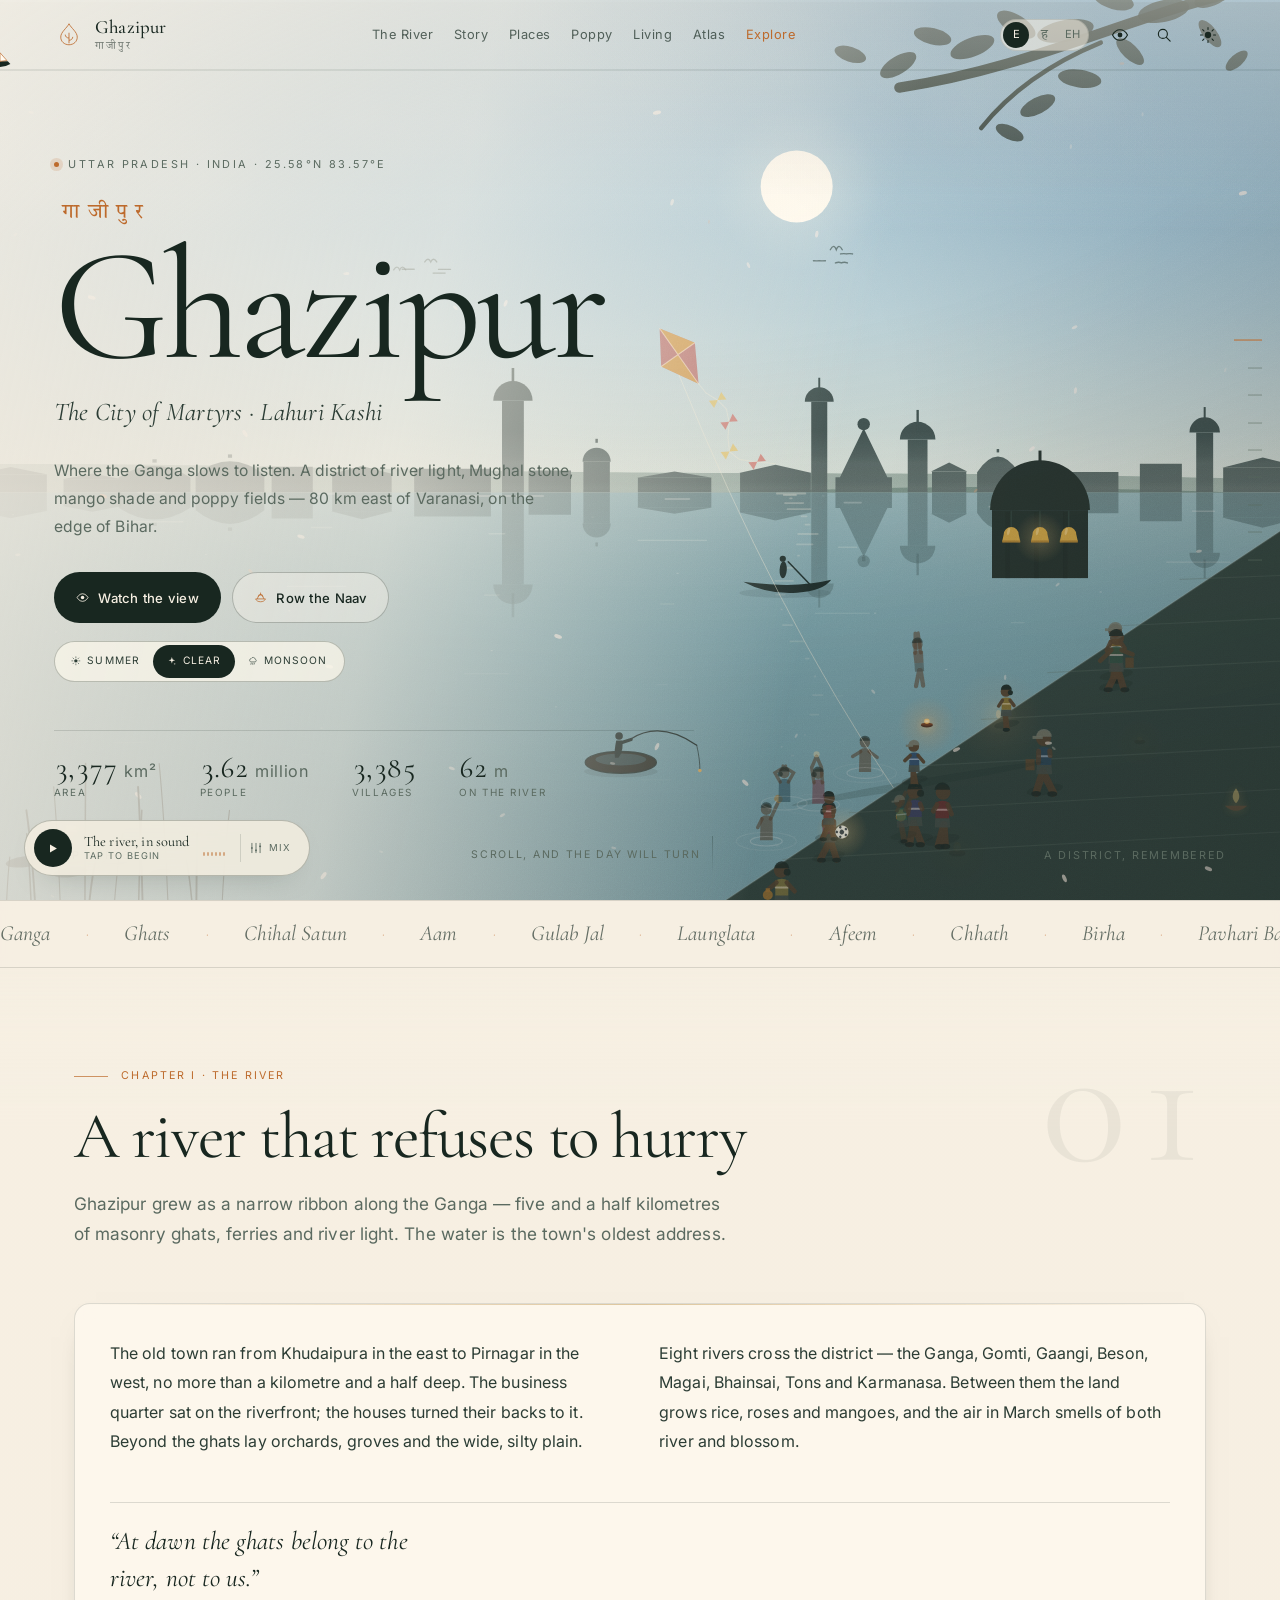
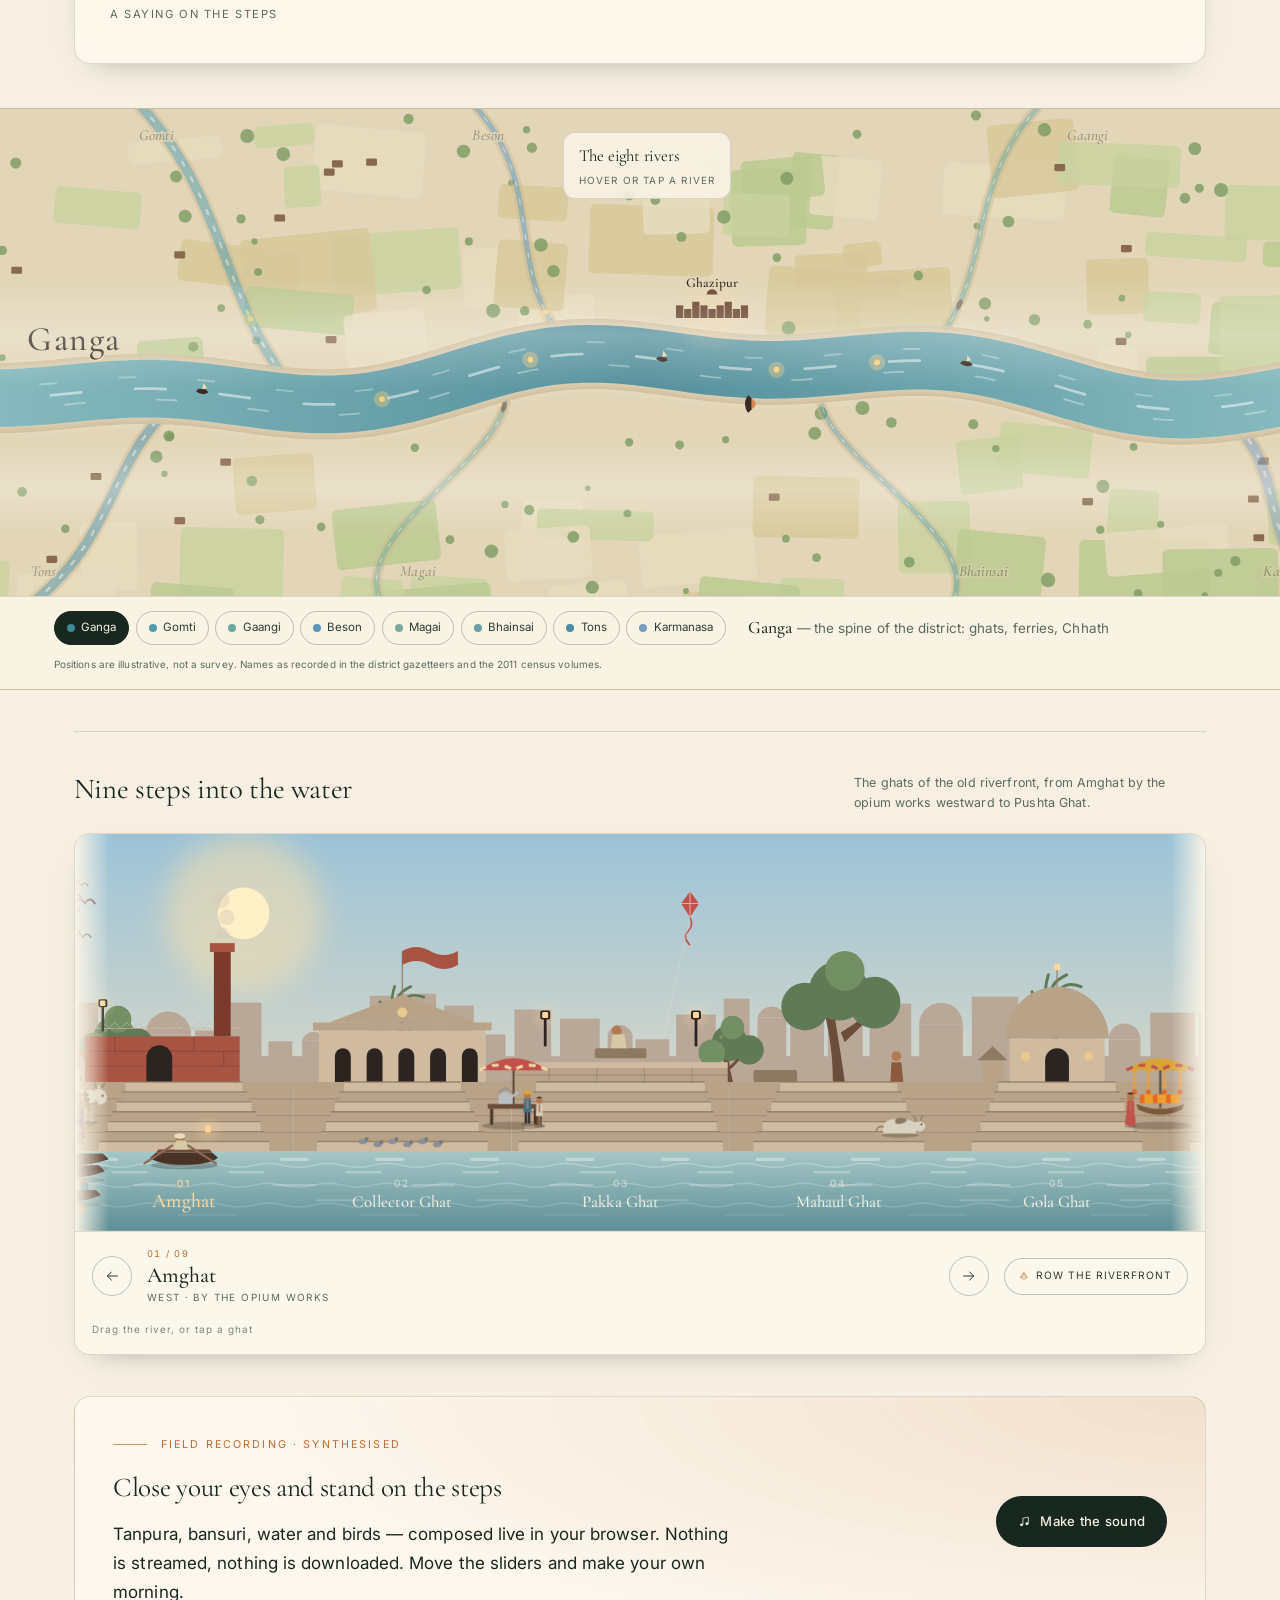
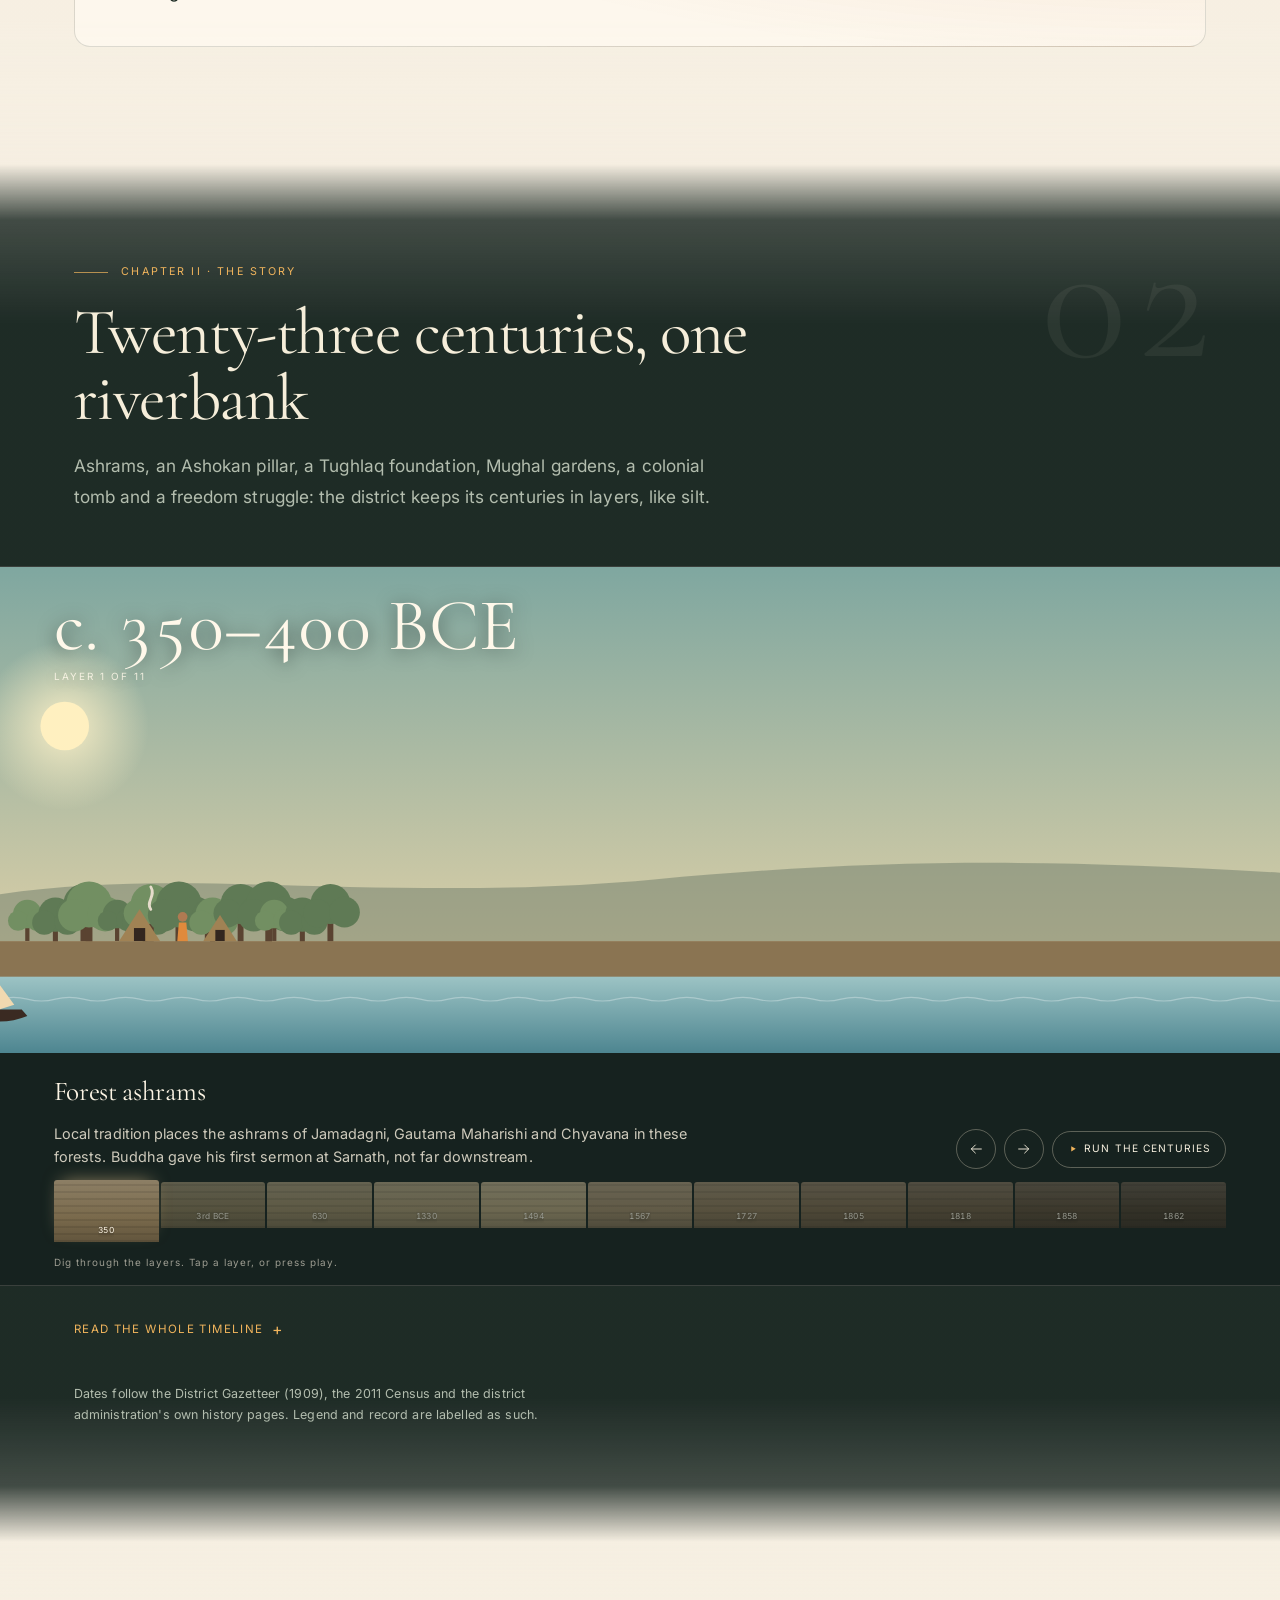
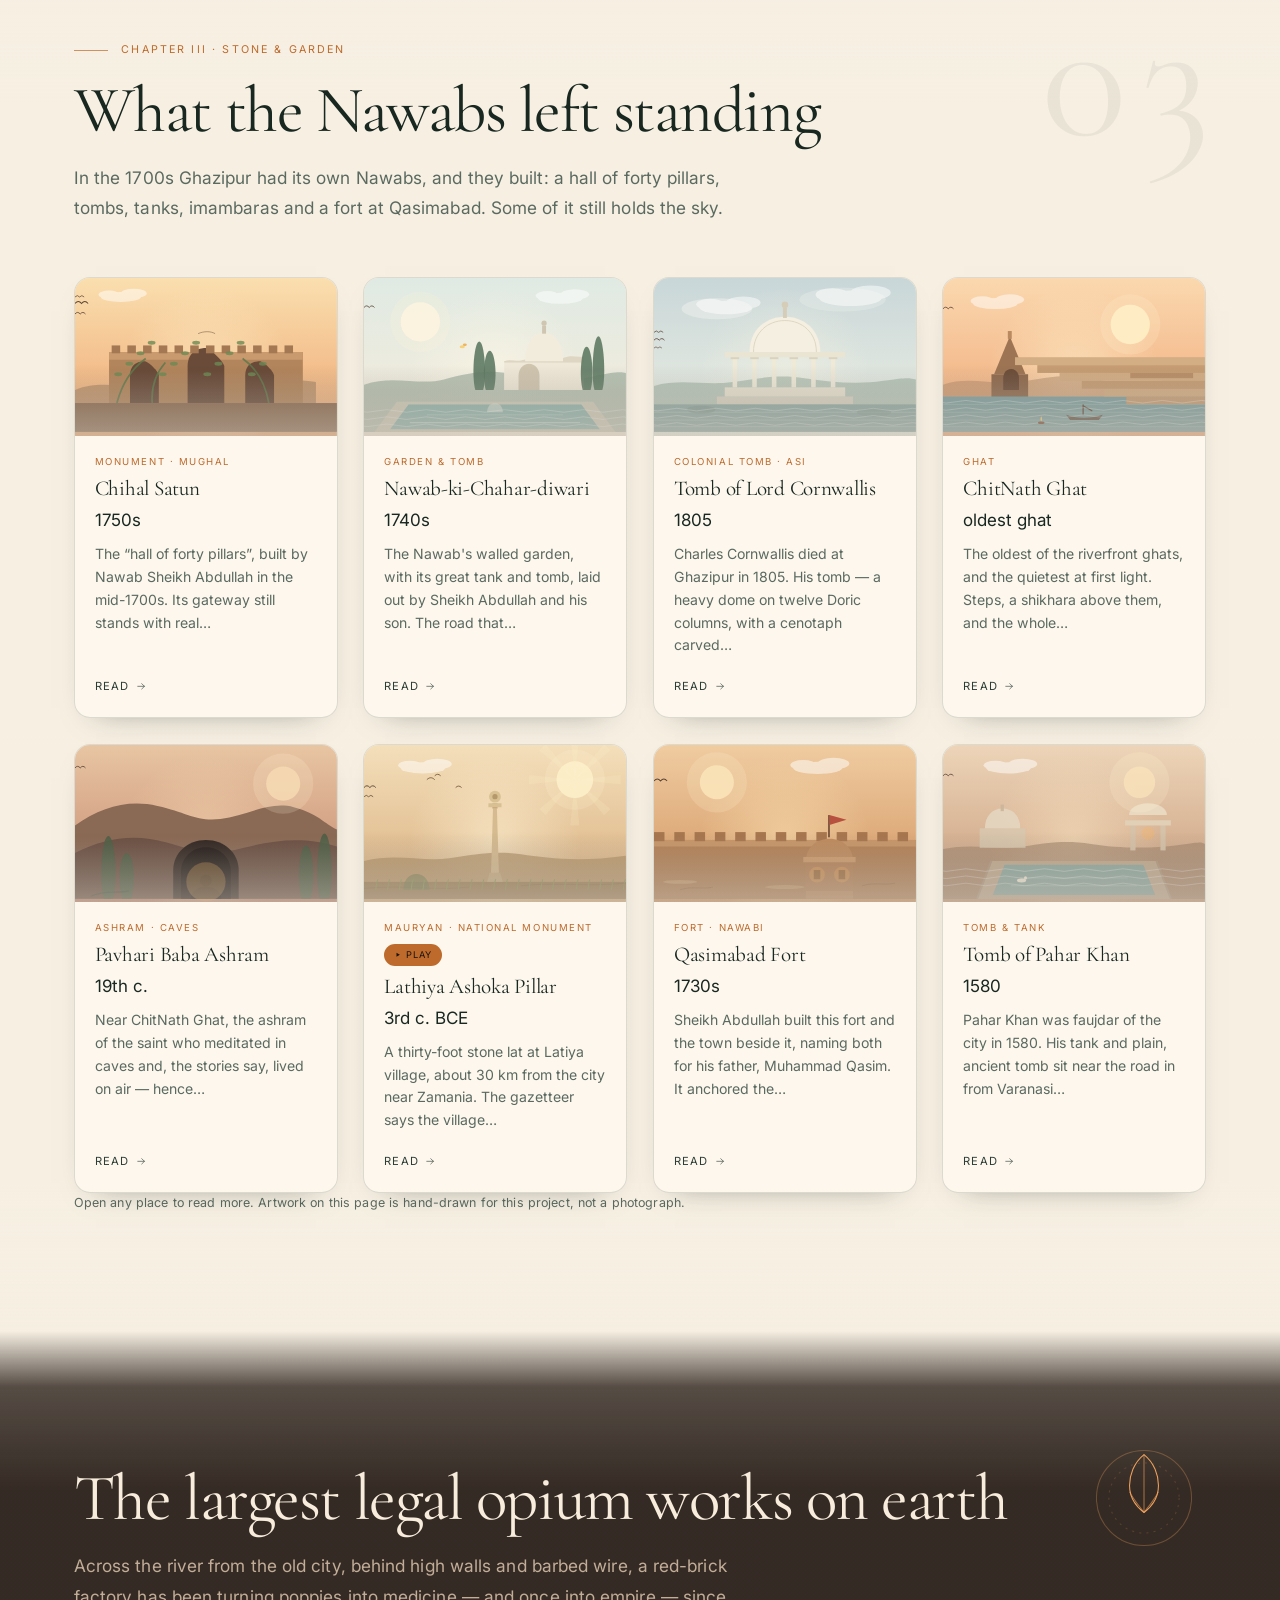
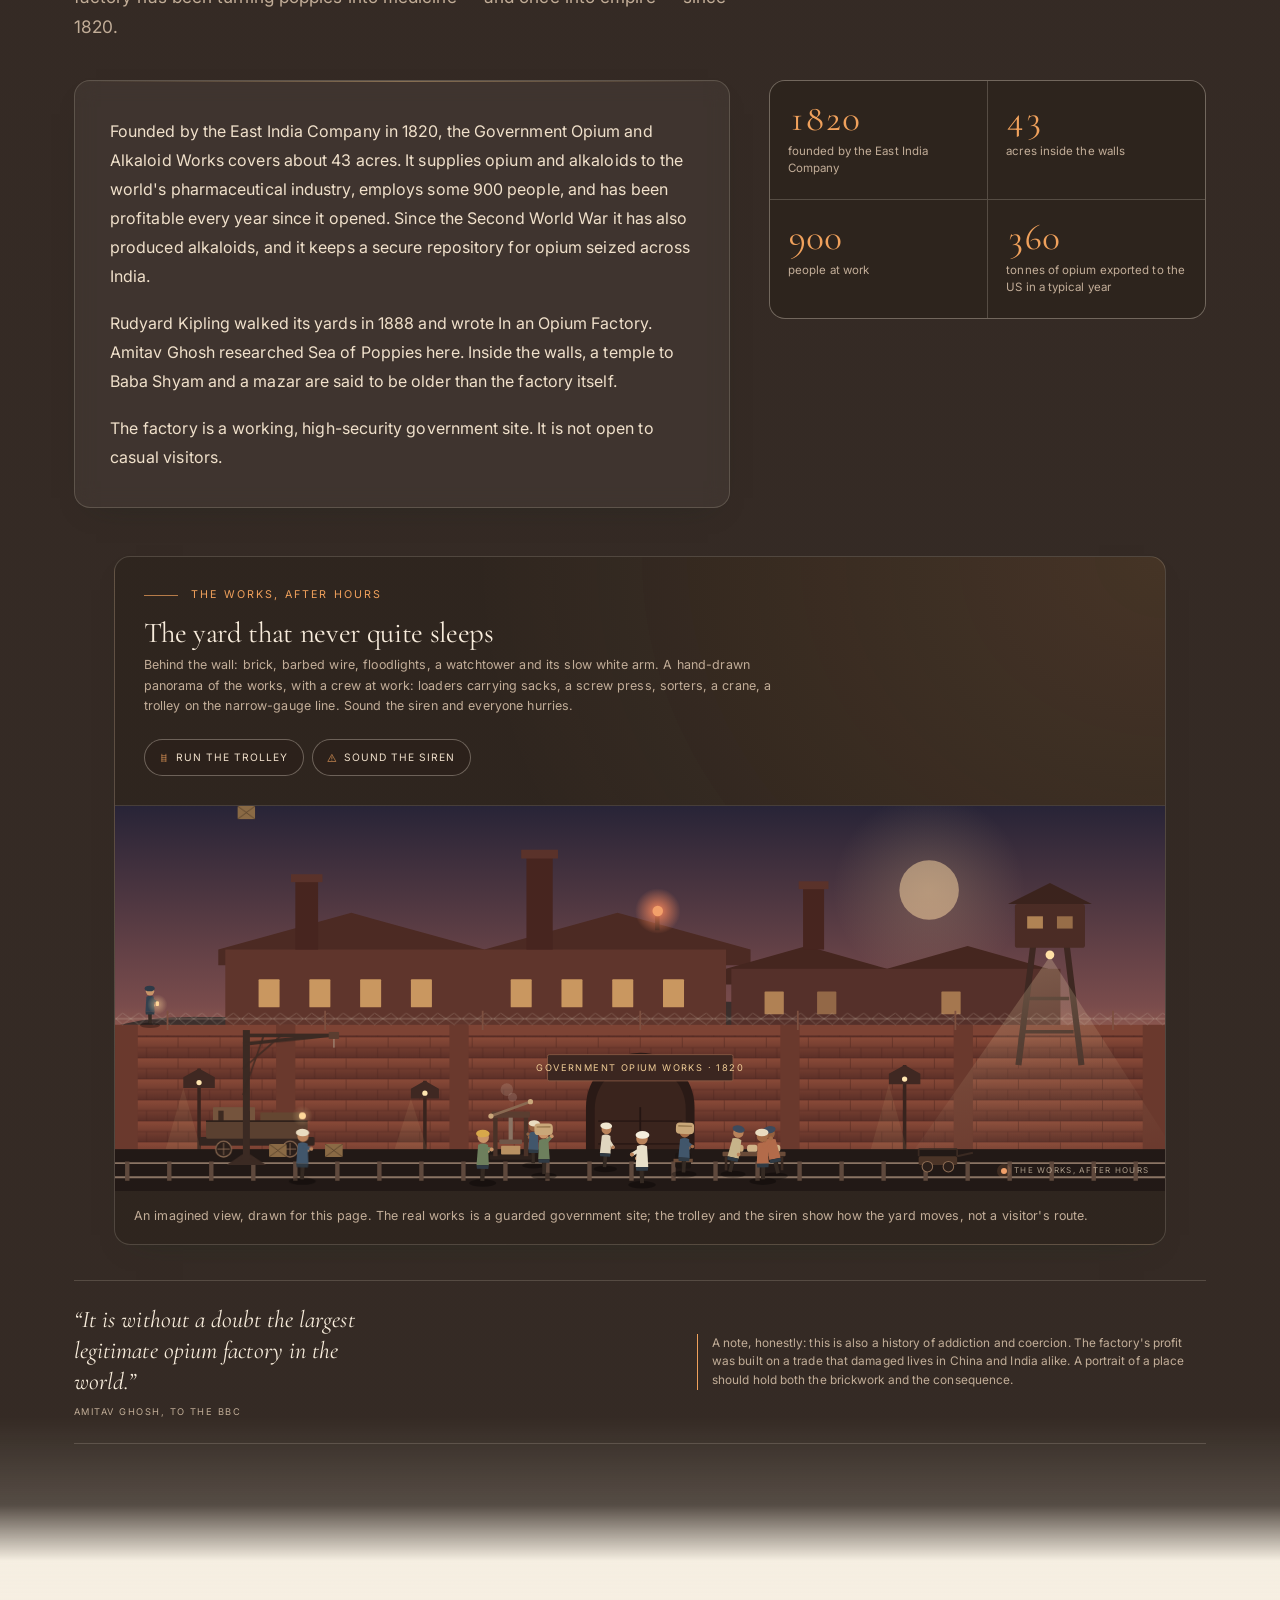
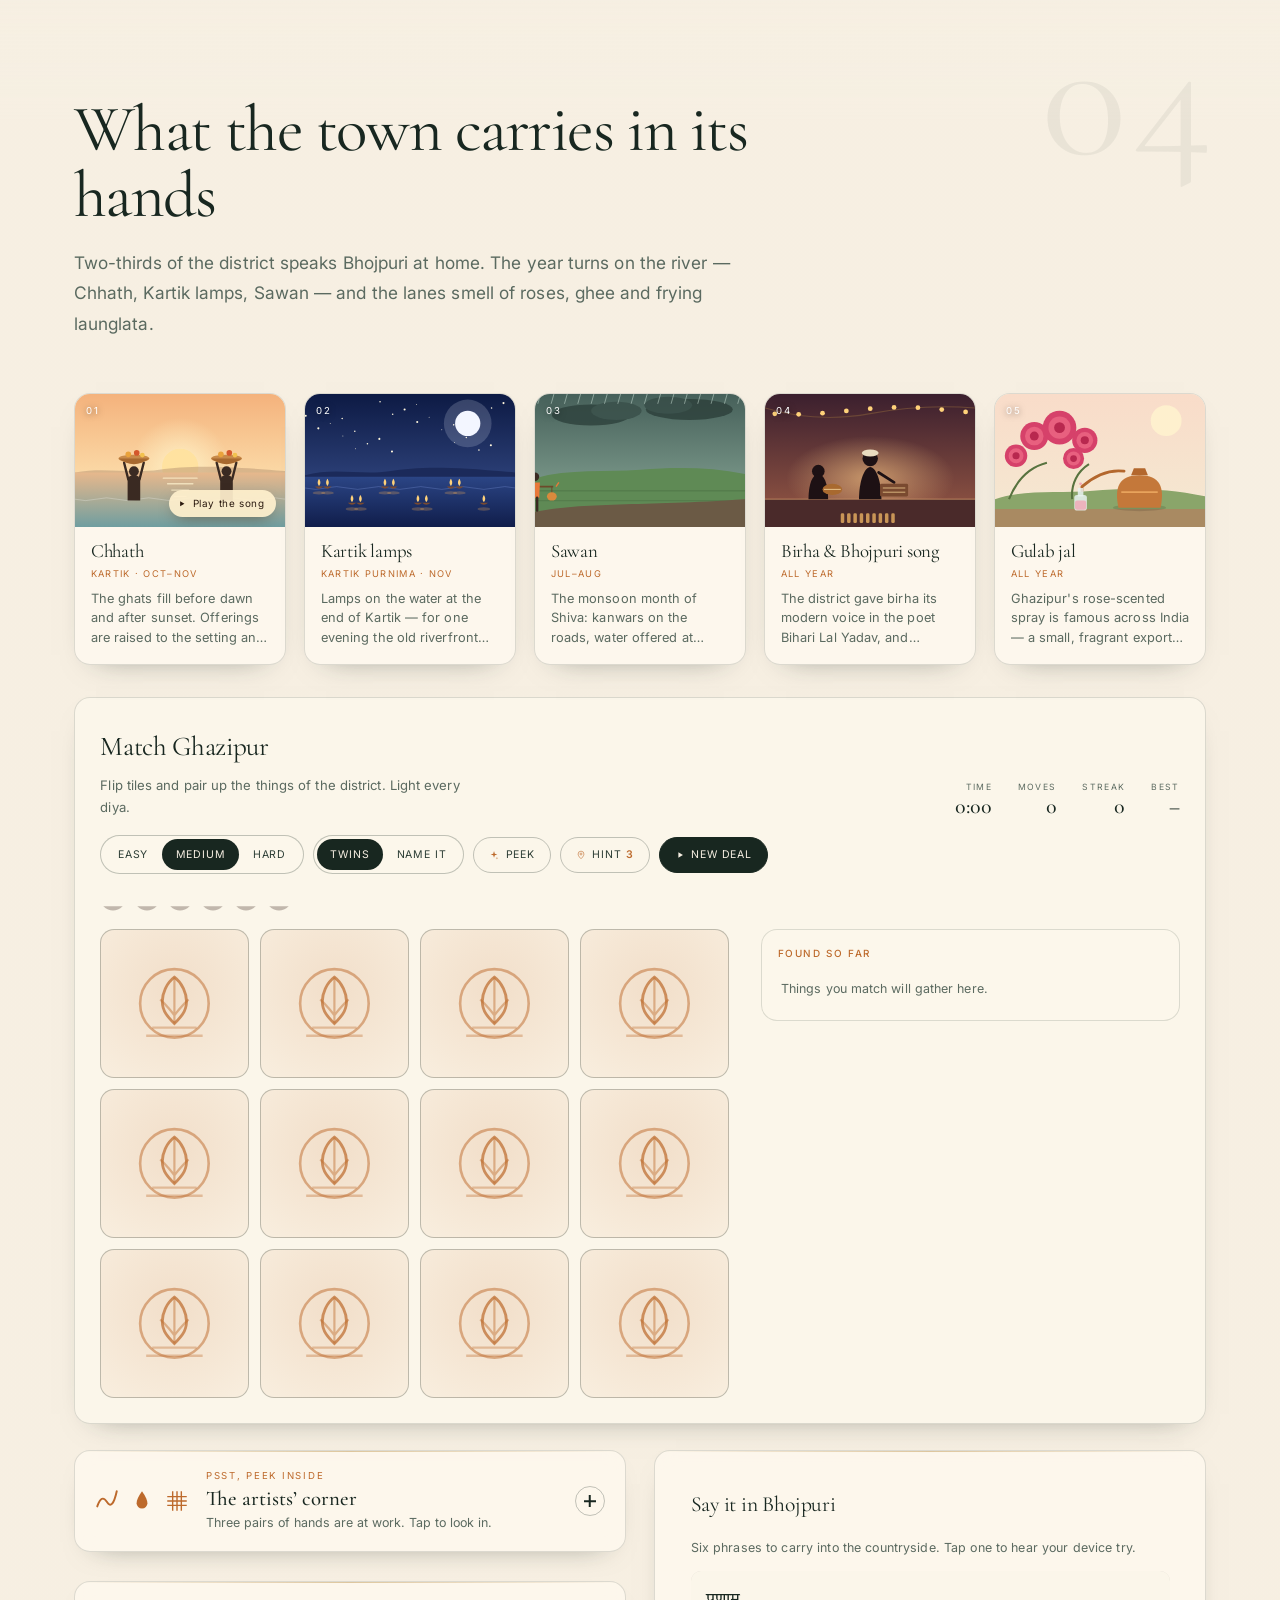
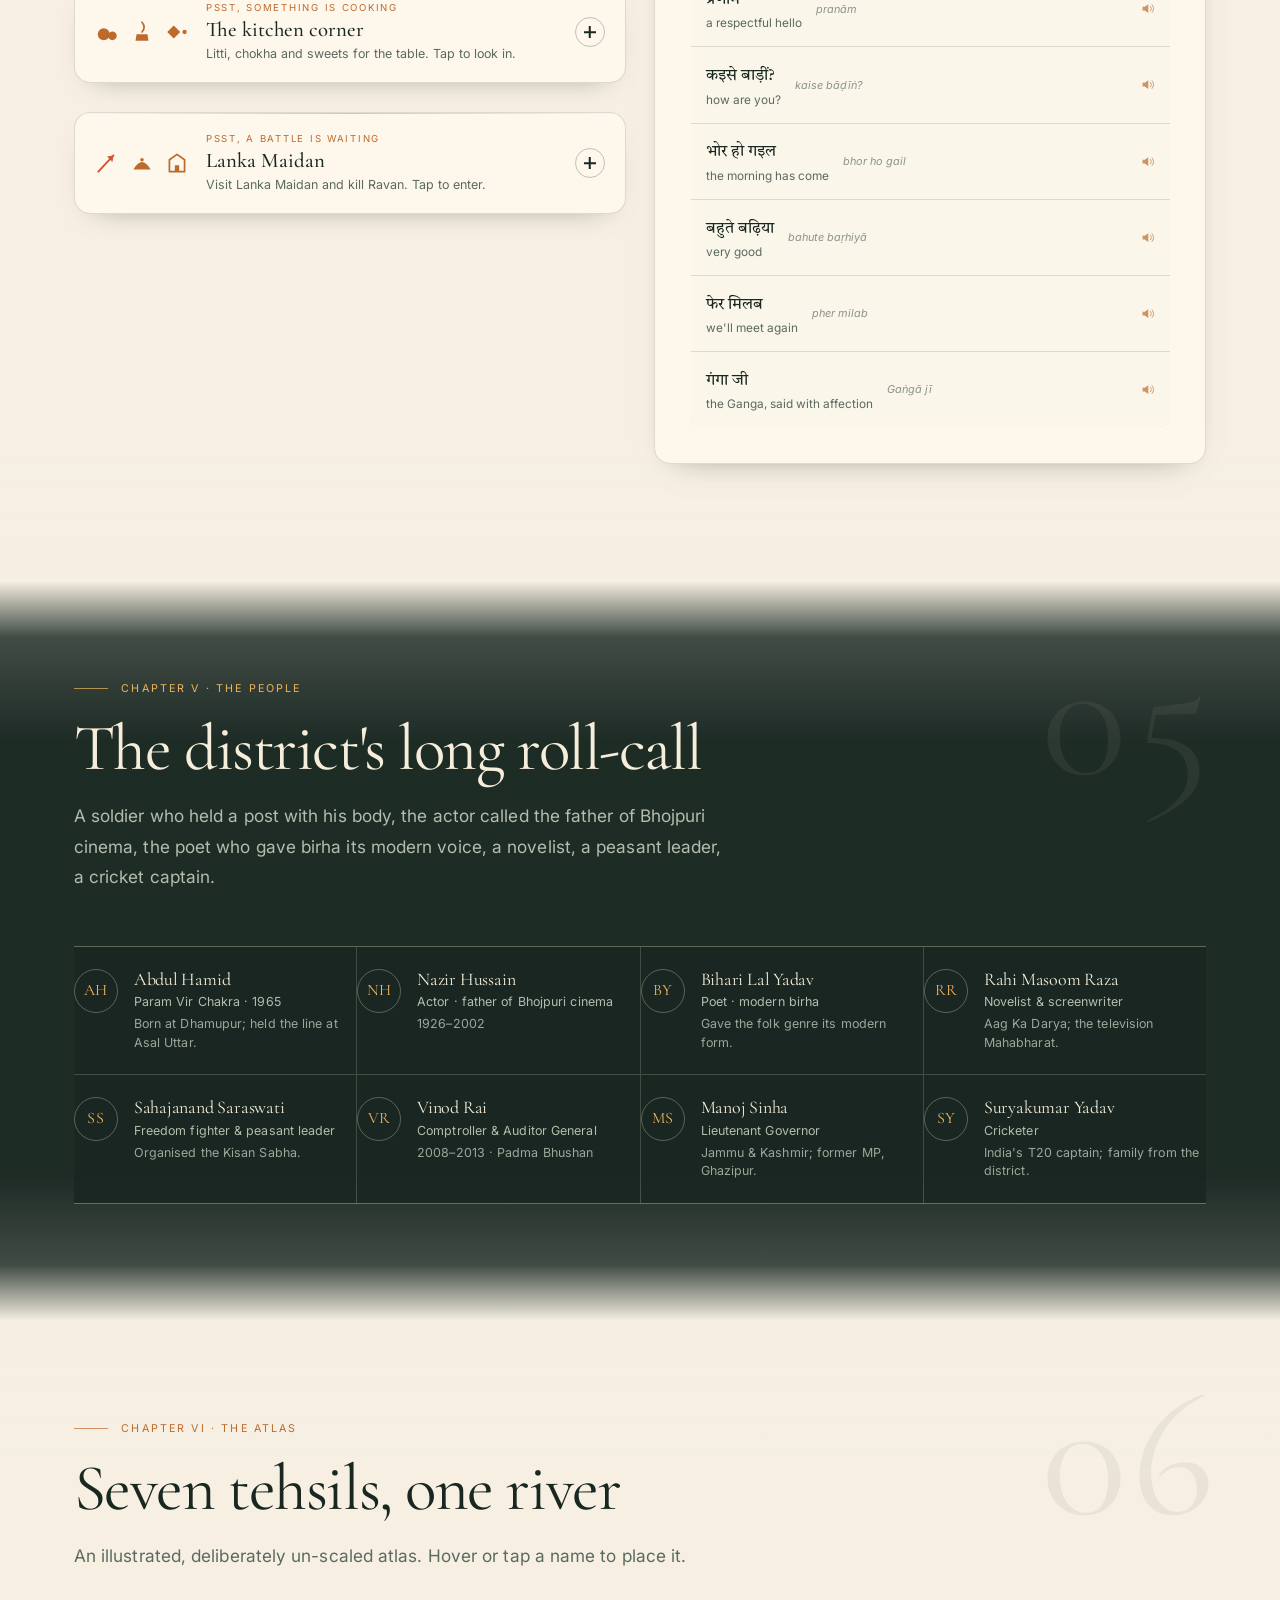
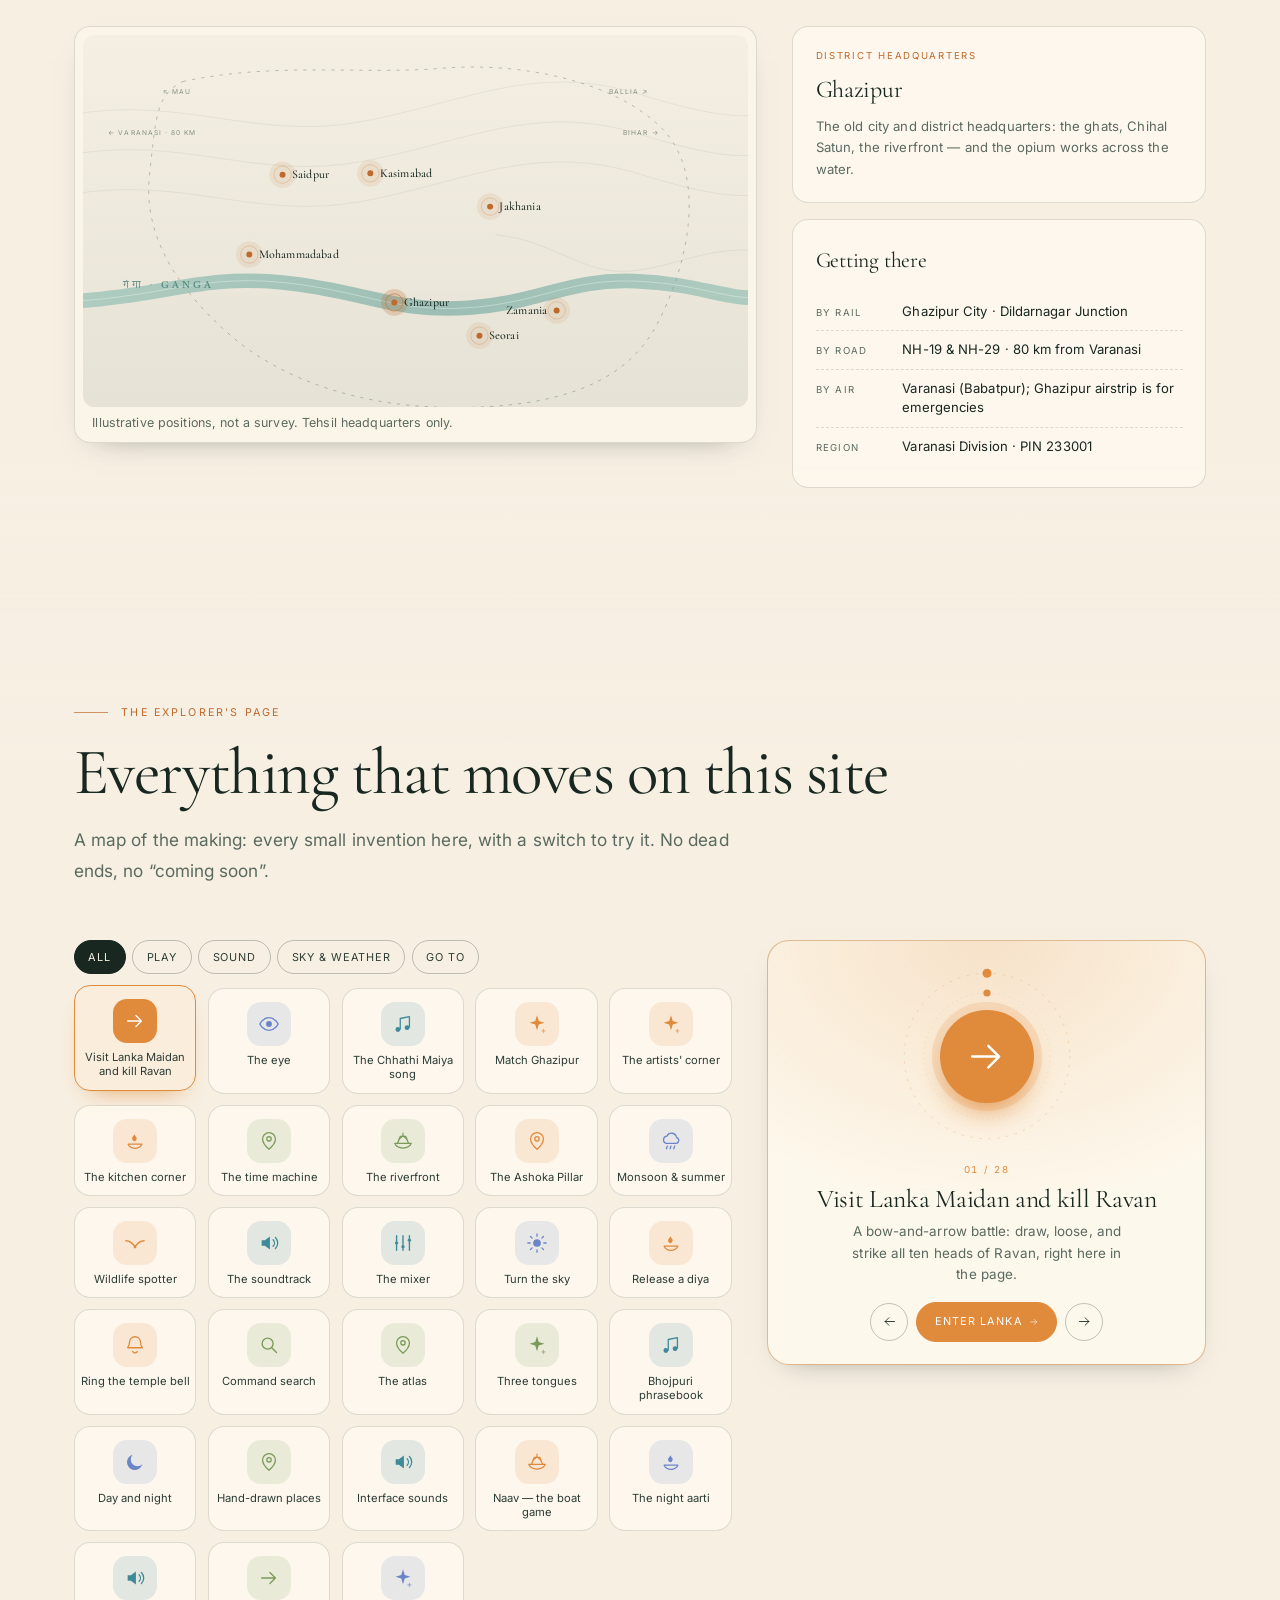
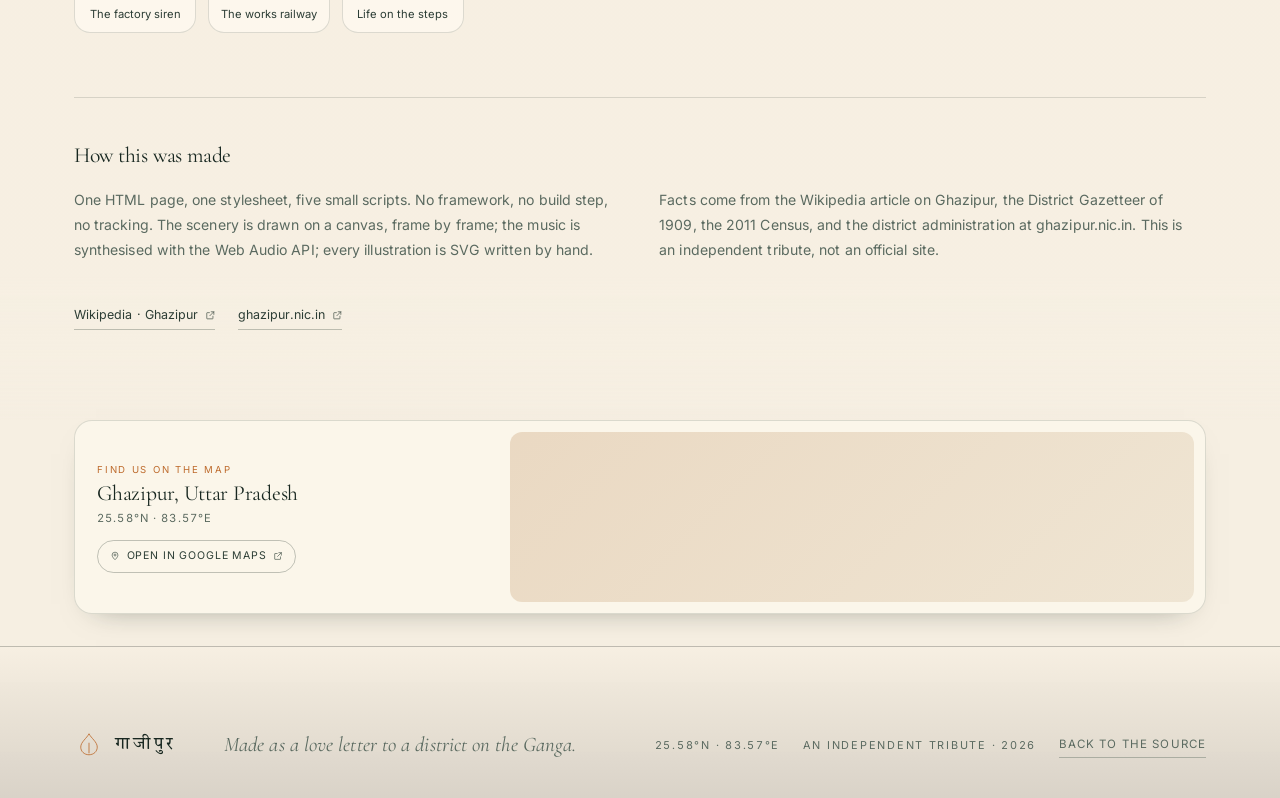
==== index.html @ 846aa973 "Eye view: diya as a bottom-right icon, slimmer pills" ====
<!DOCTYPE html>
<html lang="en" data-theme="day" data-lang="en">
<head>
<meta charset="utf-8" />
<meta name="viewport" content="width=device-width, initial-scale=1, viewport-fit=cover" />
<title>Ghazipur — The River Remembers | A living portrait of a district</title>
<meta name="description" content="Ghazipur, Uttar Pradesh — the City of Martyrs on the Ganga. An animated, trilingual portrait of its river, Mughal stone, poppy fields and living traditions." />
<meta name="theme-color" content="#f6efe2" />
<meta property="og:title" content="Ghazipur — The River Remembers" />
<meta property="og:description" content="Walk through a painted district on the banks of the Ganga — with a soundtrack made in your browser." />
<meta property="og:type" content="website" />
<link rel="icon" href="assets/favicon.svg" type="image/svg+xml" />
<link rel="apple-touch-icon" href="assets/favicon.svg" />
<link rel="preconnect" href="https://fonts.googleapis.com" />
<link rel="preconnect" href="https://fonts.gstatic.com" crossorigin />
<link href="https://fonts.googleapis.com/css2?family=Cormorant+Garamond:ital,wght@0,300;0,400;0,500;0,600;1,300;1,400&family=Inter:wght@300;400;500;600&family=Tiro+Devanagari+Hindi:ital@0;1&display=swap" rel="stylesheet" />
<link rel="stylesheet" href="assets/css/style.css" />
</head>
<body>

<a class="skip" href="#river">Skip to the story</a>

<!-- ══ icon sprite ══ -->
<svg class="sprite" aria-hidden="true" focusable="false">
  <defs>
    <symbol id="i-play" viewBox="0 0 24 24"><path d="M8 5.5v13l11-6.5z"/></symbol>
    <symbol id="i-pause" viewBox="0 0 24 24"><path d="M8 5h3v14H8zM13 5h3v14h-3z"/></symbol>
    <symbol id="i-sun" viewBox="0 0 24 24"><circle cx="12" cy="12" r="4.2"/><path d="M12 2v2.6M12 19.4V22M2 12h2.6M19.4 12H22M4.9 4.9l1.8 1.8M17.3 17.3l1.8 1.8M19.1 4.9l-1.8 1.8M6.7 17.3l-1.8 1.8" stroke="currentColor" stroke-width="1.4" fill="none" stroke-linecap="round"/></symbol>
    <symbol id="i-moon" viewBox="0 0 24 24"><path d="M20 14.5A8.5 8.5 0 1 1 9.5 4a7 7 0 0 0 10.5 10.5z"/></symbol>
    <symbol id="i-menu" viewBox="0 0 24 24"><path d="M4 7h16M4 12h16M4 17h11" stroke="currentColor" stroke-width="1.6" fill="none" stroke-linecap="round"/></symbol>
    <symbol id="i-close" viewBox="0 0 24 24"><path d="M6 6l12 12M18 6 6 18" stroke="currentColor" stroke-width="1.6" fill="none" stroke-linecap="round"/></symbol>
    <symbol id="i-arrow" viewBox="0 0 24 24"><path d="M4 12h15M13 6l6 6-6 6" stroke="currentColor" stroke-width="1.4" fill="none" stroke-linecap="round" stroke-linejoin="round"/></symbol>
    <symbol id="i-down" viewBox="0 0 24 24"><path d="M12 4v15M6 13l6 6 6-6" stroke="currentColor" stroke-width="1.4" fill="none" stroke-linecap="round" stroke-linejoin="round"/></symbol>
    <symbol id="i-sound" viewBox="0 0 24 24"><path d="M4 9v6h3.5L13 19V5L7.5 9H4z"/><path d="M16.5 8.5a5 5 0 0 1 0 7M19 6a8.5 8.5 0 0 1 0 12" stroke="currentColor" stroke-width="1.4" fill="none" stroke-linecap="round"/></symbol>
    <symbol id="i-sliders" viewBox="0 0 24 24"><path d="M5 4v6M5 14v6M12 4v10M12 18v2M19 4v3M19 11v9" stroke="currentColor" stroke-width="1.5" fill="none" stroke-linecap="round"/><circle cx="5" cy="12" r="1.8"/><circle cx="12" cy="16" r="1.8"/><circle cx="19" cy="9" r="1.8"/></symbol>
    <symbol id="i-search" viewBox="0 0 24 24"><circle cx="10.5" cy="10.5" r="6" fill="none" stroke="currentColor" stroke-width="1.5"/><path d="m15.2 15.2 5 5" stroke="currentColor" stroke-width="1.5" stroke-linecap="round"/></symbol>
    <symbol id="i-spark" viewBox="0 0 24 24"><path d="M12 2.5l1.9 6.2 6.2 1.9-6.2 1.9L12 18.7l-1.9-6.2L3.9 10.6l6.2-1.9z"/><path d="M19 16.5l.8 2.2 2.2.8-2.2.8-.8 2.2-.8-2.2-2.2-.8 2.2-.8z" opacity=".65"/></symbol>
    <symbol id="i-pin" viewBox="0 0 24 24"><path d="M12 21s7-6.1 7-11.2A7 7 0 0 0 5 9.8C5 14.9 12 21 12 21z" fill="none" stroke="currentColor" stroke-width="1.4"/><circle cx="12" cy="9.6" r="2.4" fill="none" stroke="currentColor" stroke-width="1.4"/></symbol>
    <symbol id="i-bell" viewBox="0 0 24 24"><path d="M12 3a6 6 0 0 0-6 6c0 3.2-1 4.7-2 6h16c-1-1.3-2-2.8-2-6a6 6 0 0 0-6-6z" fill="none" stroke="currentColor" stroke-width="1.4" stroke-linejoin="round"/><path d="M9.6 19a2.6 2.6 0 0 0 4.8 0" fill="none" stroke="currentColor" stroke-width="1.4" stroke-linecap="round"/></symbol>
    <symbol id="i-lamp" viewBox="0 0 24 24"><path d="M4.5 15.5h15c-1.4 3-4 4.5-7.5 4.5s-6.1-1.5-7.5-4.5z" fill="none" stroke="currentColor" stroke-width="1.4" stroke-linejoin="round"/><path d="M12 12.2c1.8-1.4 2.2-2.7 1.5-4.2-.5-1-1.5-1.5-1.5-3.5-1.4 1.3-3.2 2.9-3.2 4.8 0 1.6 1.4 2.9 3.2 2.9z"/></symbol>
    <symbol id="i-music" viewBox="0 0 24 24"><path d="M9 18V6l10-2v12" fill="none" stroke="currentColor" stroke-width="1.4" stroke-linejoin="round"/><circle cx="6.4" cy="18" r="2.6"/><circle cx="16.4" cy="16" r="2.6"/></symbol>
    <symbol id="i-boat" viewBox="0 0 24 24"><path d="M3 14.5h18c-1.4 3.4-4.6 5.2-9 5.2s-7.6-1.8-9-5.2z" fill="none" stroke="currentColor" stroke-width="1.4" stroke-linejoin="round"/><path d="M6 14.5 9 7h6l3 7.5" fill="none" stroke="currentColor" stroke-width="1.4" stroke-linejoin="round"/><path d="M12 7V3.5M12 6.2 7.8 10M12 6.2l4.2 3.8" fill="none" stroke="currentColor" stroke-width="1.3" stroke-linecap="round"/></symbol>
    <symbol id="i-rain" viewBox="0 0 24 24"><path d="M7 14.5a4 4 0 0 1 .6-7.9A5.5 5.5 0 0 1 18 8.2a3.2 3.2 0 0 1-.5 6.3z" fill="none" stroke="currentColor" stroke-width="1.4" stroke-linejoin="round"/><path d="M8 17.5 7 20.5M12 17.5l-1 3M16 17.5l-1 3" stroke="currentColor" stroke-width="1.4" fill="none" stroke-linecap="round"/></symbol>
    <symbol id="i-bird" viewBox="0 0 24 24"><path d="M2 9.5c3.6 0 6.6 1.6 10 6.5 3.4-4.9 6.4-6.5 10-6.5" fill="none" stroke="currentColor" stroke-width="1.5" stroke-linecap="round" stroke-linejoin="round"/><circle cx="12" cy="16.4" r="1.5"/></symbol>
    <symbol id="i-eye" viewBox="0 0 24 24"><path d="M2 12s3.6-7 10-7 10 7 10 7-3.6 7-10 7S2 12 2 12z" fill="none" stroke="currentColor" stroke-width="1.5" stroke-linejoin="round"/><circle class="eye-pupil" cx="12" cy="12" r="3.2"/></symbol>
    <symbol id="i-eye-off" viewBox="0 0 24 24"><path d="M2 12s3.6-7 10-7 10 7 10 7-3.6 7-10 7S2 12 2 12z" fill="none" stroke="currentColor" stroke-width="1.5" stroke-linejoin="round" opacity=".5"/><path d="M4 20 20 4" stroke="currentColor" stroke-width="1.7" stroke-linecap="round"/></symbol>
    <symbol id="i-warn" viewBox="0 0 24 24"><path d="M12 3.5 22 21H2z" fill="none" stroke="currentColor" stroke-width="1.4" stroke-linejoin="round"/><path d="M12 9.5v5" stroke="currentColor" stroke-width="1.5" stroke-linecap="round"/><circle cx="12" cy="17.6" r="1.1"/></symbol>
    <symbol id="i-rail" viewBox="0 0 24 24"><path d="M7 3v18M17 3v18M7 6.5h10M7 11h10M7 15.5h10M7 20h10" fill="none" stroke="currentColor" stroke-width="1.3" stroke-linecap="round"/></symbol>
    <symbol id="i-external" viewBox="0 0 24 24"><path d="M14 4h6v6M20 4l-9 9M18 14v5a1 1 0 0 1-1 1H5a1 1 0 0 1-1-1V7a1 1 0 0 1 1-1h5" fill="none" stroke="currentColor" stroke-width="1.4" stroke-linecap="round"/></symbol>
  </defs>
</svg>

<!-- ══ the living scene ══ -->
<canvas id="scene" aria-hidden="true"></canvas>
<div class="scene-grade" aria-hidden="true"></div>
<div class="grain" aria-hidden="true"></div>

<!-- ══ loader ══ -->
<div class="loader" id="loader" aria-hidden="true">
  <div class="loader-mark">
    <svg viewBox="0 0 80 80" aria-hidden="true">
      <circle cx="40" cy="40" r="30" fill="none" stroke="currentColor" stroke-width=".8" opacity=".35"/>
      <circle cx="40" cy="40" r="21" fill="none" stroke="currentColor" stroke-width=".8" opacity=".55" stroke-dasharray="3 6"/>
      <path d="M40 52c6 0 10-4 10-9 0-6-6-9-10-15-4 6-10 9-10 15 0 5 4 9 10 9z" fill="currentColor" opacity=".9"/>
      <path d="M38 30c-3.6 2.4-6 5-6 8.2M42 30c3.6 2.4 6 5 6 8.2" fill="none" stroke="#151d18" stroke-width=".9" opacity=".5"/>
    </svg>
  </div>
  <p class="loader-text">गाजीपुर</p>
</div>

<!-- ══ header ══ -->
<header class="site-head" id="siteHead">
  <a class="brand" href="#top" aria-label="Ghazipur — back to the beginning">
    <span class="brand-mark" aria-hidden="true">
      <svg viewBox="0 0 40 40"><path d="M20 33c6.5 0 11-4.6 11-10.2C31 16 23 11 20 5c-3 6-11 11-11 17.8C9 28.4 13.5 33 20 33z" fill="none" stroke="currentColor" stroke-width="1.1"/><path d="M20 31V17" stroke="currentColor" stroke-width="1.1"/><path d="M20 24c-3 0-5-2-5-4.5M20 27c3 0 5-2 5-4.5" fill="none" stroke="currentColor" stroke-width="1.1"/></svg>
    </span>
    <span class="brand-text"><b>Ghazipur</b><i lang="hi">गाजीपुर</i></span>
  </a>

  <nav class="site-nav" id="siteNav" aria-label="Main">
    <a href="#river" data-i18n="nav.river">The River</a>
    <a href="#story" data-i18n="nav.story">Story</a>
    <a href="#places" data-i18n="nav.places">Places</a>
    <a href="#poppy" data-i18n="nav.poppy">Poppy</a>
    <a href="#living" data-i18n="nav.living">Living</a>
    <a href="#atlas" data-i18n="nav.atlas">Atlas</a>
    <a href="#explore" class="nav-explore" data-i18n="nav.explore">Explore</a>
  </nav>

  <div class="head-tools">
    <div class="lang" role="group" aria-label="Language / भाषा">
      <button type="button" data-lang="en" class="is-on" aria-pressed="true">E</button>
      <button type="button" data-lang="hi" aria-pressed="false" lang="hi">ह</button>
      <button type="button" data-lang="eh" aria-pressed="false">EH</button>
    </div>
    <button class="icon-btn" id="viewBtn" type="button" aria-pressed="false" aria-label="Watch the view">
      <svg class="ic ic-eye"><use href="#i-eye"/></svg>
      <svg class="ic ic-eyeoff"><use href="#i-eye-off"/></svg>
    </button>
    <button class="icon-btn" id="searchBtn" type="button" aria-label="Search the district">
      <svg class="ic"><use href="#i-search"/></svg>
    </button>
    <button class="icon-btn" id="themeBtn" type="button" aria-pressed="false" aria-label="Switch to night">
      <svg class="ic ic-sun"><use href="#i-sun"/></svg>
      <svg class="ic ic-moon"><use href="#i-moon"/></svg>
    </button>
    <button class="icon-btn menu-btn" id="menuBtn" type="button" aria-expanded="false" aria-controls="siteNav" aria-label="Menu">
      <svg class="ic ic-menu"><use href="#i-menu"/></svg>
      <svg class="ic ic-close"><use href="#i-close"/></svg>
    </button>
  </div>
</header>

<!-- ══ chapter rail ══ -->
<nav class="rail" id="rail" aria-label="Chapters"></nav>

<main>

<!-- ░░░ HERO ░░░ -->
<section class="hero" id="top" data-scene="0.18">
  <div class="hero-inner">
    <p class="eyebrow rev">
      <span class="dot"></span>
      <span data-i18n="hero.eyebrow">Uttar Pradesh · India · 25.58°N 83.57°E</span>
    </p>
    <p class="hero-deva rev" lang="hi" aria-hidden="true">गाजीपुर</p>
    <h1 class="hero-title rev"><span>Ghazipur</span></h1>
    <p class="hero-sub rev" data-i18n="hero.sub">The City of Martyrs · Lahuri Kashi</p>
    <p class="hero-lede rev" data-i18n="hero.lede">Where the Ganga slows to listen. A district of river light, Mughal stone, mango shade and poppy fields — 80 km east of Varanasi, on the edge of Bihar.</p>
    <div class="hero-actions rev">
      <button class="btn btn-solid" id="heroEye" type="button">
        <svg class="ic"><use href="#i-eye"/></svg>
        <span data-i18n="hero.eye">Watch the view</span>
      </button>
      <button class="btn btn-ghost" id="heroNaav" type="button">
        <svg class="ic"><use href="#i-boat"/></svg>
        <span data-i18n="hero.cta3">Row the Naav</span>
      </button>
    </div>
    <div class="hero-weather rev">
      <div class="season" id="season" role="group" data-i18n-aria="season.label" aria-label="Season of the river">
        <button type="button" data-season="summer" aria-pressed="false"><svg class="ic"><use href="#i-sun"/></svg><span data-i18n="season.summer">Summer</span></button>
        <button type="button" data-season="normal" aria-pressed="true"><svg class="ic"><use href="#i-spark"/></svg><span data-i18n="season.normal">Clear</span></button>
        <button type="button" data-season="monsoon" aria-pressed="false"><svg class="ic"><use href="#i-rain"/></svg><span data-i18n="season.monsoon">Monsoon</span></button>
      </div>
    </div>
    <dl class="hero-facts rev">
      <div><dt data-i18n="hero.f1">Area</dt><dd>3,377 <small data-i18n="hero.areaU">km²</small></dd></div>
      <div><dt data-i18n="hero.f2">People</dt><dd><span data-i18n="hero.peopleV">3.62</span> <small data-i18n="hero.peopleU">million</small></dd></div>
      <div><dt data-i18n="hero.f3">Villages</dt><dd>3,385</dd></div>
      <div><dt data-i18n="hero.f4">On the river</dt><dd>62 <small data-i18n="hero.riverU">m</small></dd></div>
    </dl>
  </div>

  <button type="button" class="egg-diya" id="eggDiya" data-i18n-aria="hero.diya" aria-label="Release a diya" title="Release a diya"><svg viewBox="0 0 24 24" aria-hidden="true"><path d="M3 15q9 8 18 0z" fill="currentColor"/><path d="M12 13c-4-4-3-8 0-12 3 4 4 8 0 12z" fill="#ffd27a"/></svg></button>

  <div class="hero-foot">
    <span class="mono">GZP · UP-61</span>
    <a class="scroll-cue" href="#river">
      <span data-i18n="hero.scroll">Scroll, and the day will turn</span>
      <span class="cue-line" aria-hidden="true"><i></i></span>
    </a>
    <span class="mono" data-i18n="hero.foot">A district, remembered</span>
  </div>
</section>

<!-- ░░░ TICKER ░░░ -->
<div class="ticker" aria-hidden="true">
  <div class="ticker-track" id="tickerTrack"></div>
</div>

<!-- ░░░ I · THE RIVER ░░░ -->
<section class="chapter" id="river" data-scene="0.30">
  <span class="chapter-num" aria-hidden="true">01</span>
  <div class="wrap">
    <header class="chapter-head">
      <p class="kicker rev"><span class="kicker-line"></span><span data-i18n="river.kicker">Chapter I · The River</span></p>
      <h2 class="rev" data-i18n="river.title">A river that refuses to hurry</h2>
      <p class="lede rev" data-i18n="river.lede">Ghazipur grew as a narrow ribbon along the Ganga — five and a half kilometres of masonry ghats, ferries and river light. The water is the town's oldest address.</p>
    </header>

    <div class="river-grid">
      <article class="panel prose rev">
        <p data-i18n="river.body1">The old town ran from Khudaipura in the east to Pirnagar in the west, no more than a kilometre and a half deep. The business quarter sat on the riverfront; the houses turned their backs to it. Beyond the ghats lay orchards, groves and the wide, silty plain.</p>
        <p data-i18n="river.body2">Eight rivers cross the district — the Ganga, Gomti, Gaangi, Beson, Magai, Bhainsai, Tons and Karmanasa. Between them the land grows rice, roses and mangoes, and the air in March smells of both river and blossom.</p>
        <blockquote class="pull">
          <p data-i18n="river.quote">“At dawn the ghats belong to the river, not to us.”</p>
          <cite data-i18n="river.quoteBy">a saying on the steps</cite>
        </blockquote>
      </article>

    </div>

  </div>

  <div class="rs rev" id="rivers"></div>

  <div class="wrap">
    <div class="ghats rev">
      <div class="ghats-head">
        <h3 data-i18n="river.ghatsTitle">Nine steps into the water</h3>
        <p class="fine" data-i18n="river.ghatsNote">The ghats of the old riverfront, from Amghat by the opium works westward to Pushta Ghat.</p>
      </div>
      <div class="rf" id="riverfront"></div>
    </div>

    <div class="listen rev">
      <div class="listen-copy">
        <p class="kicker kicker-tight"><span class="kicker-line"></span><span data-i18n="river.listenKicker">Field recording · synthesised</span></p>
        <h3 data-i18n="river.listenTitle">Close your eyes and stand on the steps</h3>
        <p data-i18n="river.listenBody">Tanpura, bansuri, water and birds — composed live in your browser. Nothing is streamed, nothing is downloaded. Move the sliders and make your own morning.</p>
      </div>
      <button class="btn btn-solid" type="button" data-sound="toggle" data-sound-label>
        <svg class="ic"><use href="#i-music"/></svg>
        <span data-i18n="river.listenCta">Make the sound</span>
      </button>
    </div>
  </div>
</section>

<!-- ░░░ II · STORY ░░░ -->
<section class="chapter chapter-dark" id="story" data-scene="0.46">
  <span class="chapter-num" aria-hidden="true">02</span>
  <div class="wrap">
    <header class="chapter-head">
      <p class="kicker rev"><span class="kicker-line"></span><span data-i18n="story.kicker">Chapter II · The Story</span></p>
      <h2 class="rev" data-i18n="story.title">Twenty-three centuries, one riverbank</h2>
      <p class="lede rev" data-i18n="story.lede">Ashrams, an Ashokan pillar, a Tughlaq foundation, Mughal gardens, a colonial tomb and a freedom struggle: the district keeps its centuries in layers, like silt.</p>
    </header>

  </div>

  <div class="tm rev" id="timemachine"></div>

  <div class="wrap">
    <details class="tm-more">
      <summary data-i18n="tm.more">Read the whole timeline</summary>
      <ol class="timeline" id="timeline"></ol>
    </details>

    <p class="fine timeline-note rev" data-i18n="story.note">Dates follow the District Gazetteer (1909), the 2011 Census and the district administration's own history pages. Legend and record are labelled as such.</p>
  </div>
</section>

<!-- ░░░ III · PLACES ░░░ -->
<section class="chapter" id="places" data-scene="0.62">
  <span class="chapter-num" aria-hidden="true">03</span>
  <div class="wrap">
    <header class="chapter-head">
      <p class="kicker rev"><span class="kicker-line"></span><span data-i18n="places.kicker">Chapter III · Stone &amp; Garden</span></p>
      <h2 class="rev" data-i18n="places.title">What the Nawabs left standing</h2>
      <p class="lede rev" data-i18n="places.lede">In the 1700s Ghazipur had its own Nawabs, and they built: a hall of forty pillars, tombs, tanks, imambaras and a fort at Qasimabad. Some of it still holds the sky.</p>
    </header>

    <div class="place-grid" id="placeGrid"></div>
    <p class="fine rev" data-i18n="places.note">Open any place to read more. Artwork on this page is hand-drawn for this project, not a photograph.</p>
  </div>
</section>

<!-- ░░░ IV · POPPY ░░░ -->
<section class="chapter chapter-poppy" id="poppy" data-scene="0.76">
  <div class="wrap">
    <div class="poppy-head">
      <div>
        <p class="kicker rev"><span class="kicker-line"></span><span data-i18n="poppy.kicker">Chapter IV · The Alchemy</span></p>
        <h2 class="rev" data-i18n="poppy.title">The largest legal opium works on earth</h2>
        <p class="lede rev" data-i18n="poppy.lede">Across the river from the old city, behind high walls and barbed wire, a red-brick factory has been turning poppies into medicine — and once into empire — since 1820.</p>
      </div>
      <div class="poppy-mark rev" aria-hidden="true">
        <svg viewBox="0 0 120 120"><g fill="none" stroke="currentColor" stroke-width="1"><circle cx="60" cy="60" r="46" opacity=".3"/><circle cx="60" cy="60" r="34" opacity=".18" stroke-dasharray="2 5"/><path d="M60 18c10 8 14 20 14 30 0 12-6 20-14 26-8-6-14-14-14-26 0-10 4-22 14-30z"/><path d="M60 18v56M46 54c4 8 9 13 14 20 5-7 10-12 14-20" opacity=".6"/></g></svg>
      </div>
    </div>

    <div class="poppy-grid">
      <article class="panel prose rev">
        <p data-i18n="poppy.body1">Founded by the East India Company in 1820, the Government Opium and Alkaloid Works covers about 43 acres. It supplies opium and alkaloids to the world's pharmaceutical industry, employs some 900 people, and has been profitable every year since it opened. Since the Second World War it has also produced alkaloids, and it keeps a secure repository for opium seized across India.</p>
        <p data-i18n="poppy.body2">Rudyard Kipling walked its yards in 1888 and wrote <em>In an Opium Factory</em>. Amitav Ghosh researched <em>Sea of Poppies</em> here. Inside the walls, a temple to Baba Shyam and a mazar are said to be older than the factory itself.</p>
        <p class="fine" data-i18n="poppy.body3">The factory is a working, high-security government site. It is not open to casual visitors.</p>
      </article>

      <aside class="poppy-facts rev">
        <div class="fact"><b>1820</b><span data-i18n="poppy.f1">founded by the East India Company</span></div>
        <div class="fact"><b>43</b><span data-i18n="poppy.f2">acres inside the walls</span></div>
        <div class="fact"><b>900</b><span data-i18n="poppy.f3">people at work</span></div>
        <div class="fact"><b>360</b><span data-i18n="poppy.f4">tonnes of opium exported to the US in a typical year</span></div>
      </aside>
    </div>

    <figure class="yard rev" id="opiumYard">
      <div class="yard-head">
        <div class="yard-copy">
          <p class="kicker kicker-tight"><span class="kicker-line"></span><span data-i18n="poppy.yardKicker">The works, after hours</span></p>
          <h3 data-i18n="poppy.yardTitle">The yard that never quite sleeps</h3>
          <p class="fine" data-i18n="poppy.yardLede">Behind the wall: brick, barbed wire, floodlights, a watchtower and its slow white arm. A hand-drawn panorama of the works — with a trolley on the narrow-gauge line and a siren you can sound.</p>
        </div>
        <div class="yard-controls">
          <button class="yard-btn" id="yardTrain" type="button" aria-pressed="false">
            <svg class="ic" aria-hidden="true"><use href="#i-rail"/></svg>
            <span id="yardTrainLabel" data-i18n="poppy.yardTrain">Run the trolley</span>
          </button>
          <button class="yard-btn yard-btn-alarm" id="yardSiren" type="button" aria-pressed="false">
            <svg class="ic" aria-hidden="true"><use href="#i-warn"/></svg>
            <span data-i18n="poppy.yardSiren">Sound the siren</span>
          </button>
        </div>
      </div>

      <div class="yard-frame" id="yard">
        <svg viewBox="0 0 1200 440" role="img" data-i18n-aria="poppy.yardAlt" aria-label="Illustrated opium factory yard with brick walls, chimneys, a watchtower, barbed wire and a railway trolley">
          <defs>
            <linearGradient id="yardSky" x1="0" y1="0" x2="0" y2="1">
              <stop offset="0" stop-color="#282437"/>
              <stop offset=".52" stop-color="#7a4c4c"/>
              <stop offset=".82" stop-color="#d98a58"/>
              <stop offset="1" stop-color="#f0b878"/>
            </linearGradient>
            <linearGradient id="yardWallG" x1="0" y1="0" x2="0" y2="1">
              <stop offset="0" stop-color="#8a4a38"/>
              <stop offset="1" stop-color="#5b2f27"/>
            </linearGradient>
            <pattern id="yardBrick" width="48" height="24" patternUnits="userSpaceOnUse">
              <rect width="48" height="24" fill="url(#yardWallG)"/>
              <path d="M0 0h48M0 24h48M0 12h48M24 0v12M12 12v12M36 12v12" stroke="#48231d" stroke-width="1" opacity=".5"/>
            </pattern>
            <pattern id="yardWire" width="36" height="18" patternUnits="userSpaceOnUse">
              <path d="M0 9h36" stroke="#c6b3a1" stroke-width=".9" opacity=".55"/>
              <path d="M8 2l20 14M28 2 8 16M1 9l7-6M1 9l7 6M35 9l-7-6M35 9l-7 6" stroke="#c6b3a1" stroke-width=".7" opacity=".45" fill="none"/>
            </pattern>
            <linearGradient id="yardBeamG" x1="0" y1="0" x2=".25" y2="1">
              <stop offset="0" stop-color="#ffe7b6" stop-opacity=".28"/>
              <stop offset=".6" stop-color="#ffe7b6" stop-opacity=".07"/>
              <stop offset="1" stop-color="#ffe7b6" stop-opacity="0"/>
            </linearGradient>
            <radialGradient id="yardGlowG" cx=".5" cy=".5" r=".5">
              <stop offset="0" stop-color="#ffd79a" stop-opacity=".65"/>
              <stop offset="1" stop-color="#ffd79a" stop-opacity="0"/>
            </radialGradient>
            <radialGradient id="yardBeaconG" cx=".5" cy=".5" r=".5">
              <stop offset="0" stop-color="#ff8a5c" stop-opacity=".9"/>
              <stop offset="1" stop-color="#ff8a5c" stop-opacity="0"/>
            </radialGradient>
          </defs>

          <rect width="1200" height="440" fill="url(#yardSky)"/>
          <circle cx="930" cy="96" r="34" fill="#ffdca8" opacity=".5"/>
          <circle cx="930" cy="96" r="110" fill="url(#yardGlowG)" opacity=".3"/>

          <!-- the far grove, the plain -->
          <path d="M0 252c60-18 110-6 168-14s120-18 184-8 118 20 186 10 130-22 196-14 130 16 226 2v60H0z" fill="#2f2a27" opacity=".85"/>
          <path d="M0 280c90-10 170 6 260-2s160-12 250-2 170 12 260 2 140-8 250 0v50H0z" fill="#26211f"/>

          <!-- the works: long brick sheds, sawtooth roofs, chimneys -->
          <g class="yard-bldg">
            <path d="M118 164 270 122l152 42 152-42 152 42v18H118z" fill="#4c2a23"/>
            <rect x="126" y="164" width="572" height="104" fill="#5f352c"/>
            <path d="M698 186 790 160l92 26 92-26 92 26v18H698z" fill="#45261f"/>
            <rect x="704" y="186" width="376" height="82" fill="#55302a"/>

            <g fill="#f3bd74" opacity=".72">
              <rect x="164" y="198" width="24" height="32" rx="1"/>
              <rect x="222" y="198" width="24" height="32" rx="1"/>
              <rect x="280" y="198" width="24" height="32" rx="1"/>
              <rect x="338" y="198" width="24" height="32" rx="1"/>
              <rect x="452" y="198" width="24" height="32" rx="1"/>
              <rect x="510" y="198" width="24" height="32" rx="1"/>
              <rect x="568" y="198" width="24" height="32" rx="1"/>
              <rect x="626" y="198" width="24" height="32" rx="1"/>
              <rect x="742" y="212" width="22" height="26" rx="1" opacity=".8"/>
              <rect x="802" y="212" width="22" height="26" rx="1" opacity=".55"/>
              <rect x="944" y="212" width="22" height="26" rx="1" opacity=".7"/>
            </g>

            <!-- chimneys -->
            <g>
              <rect x="206" y="84" width="26" height="80" fill="#47251f"/>
              <rect x="201" y="78" width="36" height="9" fill="#5a322a"/>
              <rect x="470" y="56" width="30" height="108" fill="#47251f"/>
              <rect x="464" y="50" width="42" height="10" fill="#5a322a"/>
              <rect x="786" y="92" width="24" height="72" fill="#47251f"/>
              <rect x="781" y="86" width="34" height="9" fill="#5a322a"/>
            </g>

            <!-- smoke -->
            <g class="yard-smoke" fill="#d9c6b4">
              <circle class="yard-puff p1" cx="219" cy="72" r="6"/>
              <circle class="yard-puff p2" cx="222" cy="70" r="9"/>
              <circle class="yard-puff p3" cx="216" cy="74" r="7"/>
              <circle class="yard-puff p1 d2" cx="485" cy="44" r="7"/>
              <circle class="yard-puff p2 d2" cx="489" cy="42" r="10"/>
              <circle class="yard-puff p3 d2" cx="481" cy="46" r="8"/>
              <circle class="yard-puff p1 d3" cx="798" cy="80" r="6"/>
              <circle class="yard-puff p2 d3" cx="802" cy="78" r="8"/>
            </g>

            <!-- the siren itself, on the central roof -->
            <rect x="617" y="126" width="5" height="16" fill="#32211c"/>
            <circle class="yard-beacon-halo" cx="620" cy="120" r="26" fill="url(#yardBeaconG)"/>
            <circle class="yard-beacon" cx="620" cy="120" r="6" fill="#f2a06a"/>
          </g>

          <!-- the wall and its wire -->
          <rect x="0" y="258" width="1200" height="182" fill="url(#yardBrick)"/>
          <rect x="0" y="250" width="1200" height="12" fill="#7d4334"/>
          <g fill="#6a392d">
            <rect x="0" y="250" width="26" height="190"/>
            <rect x="184" y="250" width="22" height="190"/>
            <rect x="382" y="250" width="22" height="190"/>
            <rect x="760" y="250" width="22" height="190"/>
            <rect x="958" y="250" width="22" height="190"/>
            <rect x="1174" y="250" width="26" height="190"/>
          </g>
          <rect x="0" y="236" width="1200" height="16" fill="url(#yardWire)"/>
          <g stroke="#7d5040" stroke-width="2">
            <path d="M60 234v22M240 234v22M420 234v22M600 234v22M780 234v22M960 234v22M1140 234v22"/>
          </g>

          <!-- gate -->
          <g>
            <path d="M538 440v-96a62 62 0 0 1 124 0v96z" fill="#2a1a16"/>
            <path d="M548 440v-94a52 52 0 0 1 104 0v94z" fill="#3a241d"/>
            <path d="M600 440v-96" stroke="#241512" stroke-width="2"/>
            <path d="M552 360h96M552 386h96" stroke="#241512" stroke-width="2" opacity=".7"/>
            <rect x="494" y="284" width="212" height="30" rx="2" fill="#3b2620" stroke="#8a5a44" stroke-width="1"/>
            <text x="600" y="303" text-anchor="middle" fill="#f0cd96" font-family="Inter, sans-serif" font-size="10.5" letter-spacing="1.6">GOVERNMENT OPIUM WORKS · 1820</text>
          </g>

          <!-- watchtower and its searching arm -->
          <g>
            <path d="M1032 296 1050 150M1104 296 1086 150" stroke="#3e2822" stroke-width="7"/>
            <path d="M1042 220h48M1037 258h58" stroke="#3e2822" stroke-width="4"/>
            <rect x="1028" y="112" width="80" height="50" rx="3" fill="#4b2c25"/>
            <path d="M1020 112 1068 88l48 24z" fill="#3b231d"/>
            <rect x="1042" y="126" width="18" height="14" fill="#f3bd74" opacity=".6"/>
            <rect x="1076" y="126" width="18" height="14" fill="#f3bd74" opacity=".45"/>
            <circle cx="1068" cy="170" r="5" fill="#ffe0a6"/>
          </g>

          <g class="yard-beam">
            <path d="M1068 172 1240 440 880 440z" fill="url(#yardBeamG)"/>
          </g>

          <!-- floodlights -->
          <g>
            <path d="M96 406V300M354 406V314M902 406V296" stroke="#39241e" stroke-width="4"/>
            <path d="M96 300l-18 10v12h36v-12zM354 314l-16 9v11h32v-11zM902 296l-18 10v12h36v-12z" fill="#3f2822"/>
            <path d="M78 322 44 440h68zM338 334 304 440h68zM884 318 850 440h68z" fill="#ffdf9f" opacity=".07"/>
            <circle cx="96" cy="316" r="3" fill="#ffe6b0"/>
            <circle cx="354" cy="328" r="3" fill="#ffe6b0"/>
            <circle cx="902" cy="312" r="3" fill="#ffe6b0"/>
          </g>

          <!-- the ground and the narrow-gauge line -->
          <rect x="0" y="392" width="1200" height="48" fill="#221916"/>
          <g stroke="#8a7464" stroke-width="2.2">
            <path d="M0 408h1200M0 424h1200"/>
          </g>
          <g stroke="#5f493d" stroke-width="5">
            <path d="M14 406v22M62 406v22M110 406v22M158 406v22M206 406v22M254 406v22M302 406v22M350 406v22M398 406v22M446 406v22M494 406v22M542 406v22M590 406v22M638 406v22M686 406v22M734 406v22M782 406v22M830 406v22M878 406v22M926 406v22M974 406v22M1022 406v22M1070 406v22M1118 406v22M1166 406v22"/>
          </g>

          <!-- the trolley -->
          <g class="yard-trolley">
            <rect x="96" y="378" width="132" height="10" rx="2" fill="#332520"/>
            <rect x="104" y="360" width="116" height="20" rx="2" fill="#5a4030"/>
            <rect x="112" y="344" width="48" height="16" rx="1" fill="#75543d"/>
            <rect x="166" y="350" width="46" height="10" rx="1" fill="#644631"/>
            <rect x="118" y="348" width="6" height="12" fill="#3d2a21"/>
            <rect x="148" y="348" width="6" height="12" fill="#3d2a21"/>
            <path d="M104 360h116" stroke="#2f211b" stroke-width="2"/>
            <circle class="yard-wheel w1" cx="124" cy="392" r="9" fill="#2b1f1a" stroke="#8a6a52" stroke-width="1.4"/>
            <circle class="yard-wheel w2" cx="200" cy="392" r="9" fill="#2b1f1a" stroke="#8a6a52" stroke-width="1.4"/>
            <path d="M124 385v14M117 392h14M200 385v14M193 392h14" stroke="#8a6a52" stroke-width="1"/>
            <circle class="yard-trolley-lamp" cx="214" cy="354" r="4" fill="#ffd79a"/>
            <circle cx="214" cy="354" r="12" fill="url(#yardGlowG)" opacity=".5"/>
          </g>

          <!-- a barrel; the crew is drawn by yard.js -->
          <g fill="#1c1512">
            <rect x="640" y="396" width="18" height="18" rx="3"/>
            <rect x="638" y="403" width="22" height="4" fill="#6b4c38"/>
          </g>
        </svg>
        <span class="yard-badge"><i></i><span data-i18n="poppy.yardKicker">The works, after hours</span></span>
      </div>
      <figcaption class="fine yard-note" data-i18n="poppy.yardNote">An imagined view, drawn for this page. The real works is a guarded government site; the trolley and the siren show how the yard moves, not a visitor's route.</figcaption>
    </figure>

    <div class="poppy-end">
    <figure class="poppy-quote rev">
      <blockquote data-i18n="poppy.quote">“It is without a doubt the largest legitimate opium factory in the world.”</blockquote>
      <figcaption><span data-i18n="poppy.quoteBy">Amitav Ghosh, to the BBC</span></figcaption>
    </figure>
    <p class="poppy-note rev" data-i18n="poppy.note">A note, honestly: this is also a history of addiction and coercion. The factory's profit was built on a trade that damaged lives in China and India alike. A portrait of a place should hold both the brickwork and the consequence.</p>
    </div>
  </div>
</section>

<!-- ░░░ V · LIVING ░░░ -->
<section class="chapter" id="living" data-scene="0.88">
  <span class="chapter-num" aria-hidden="true">04</span>
  <div class="wrap">
    <header class="chapter-head">
      <p class="kicker rev"><span class="kicker-line"></span><span data-i18n="living.kicker">Chapter IV · The Living</span></p>
      <h2 class="rev" data-i18n="living.title">What the town carries in its hands</h2>
      <p class="lede rev" data-i18n="living.lede">Two-thirds of the district speaks Bhojpuri at home. The year turns on the river — Chhath, Kartik lamps, Sawan — and the lanes smell of roses, ghee and frying launglata.</p>
    </header>

    <div class="festival-grid" id="festivalGrid"></div>
    <div class="fest-game rev" id="festGame"></div>

    <div class="living-pair">
      <div class="living-col">
        <article class="panel art-nook rev" id="artNook"></article>
        <article class="panel art-nook kitchen-nook rev" id="kitchenNook"></article>
        <article class="panel art-nook lanka-nook rev" id="lankaNook">
          <button type="button" class="an-head" id="lkHead" aria-expanded="false" aria-controls="lkBody">
            <span class="an-ic" aria-hidden="true"><svg viewBox="0 0 24 24"><path d="M4 20 18 5" stroke="currentColor" stroke-width="1.8" stroke-linecap="round" fill="none" class="lk-i1"/><path d="M18 5l-1 6-5-5z" fill="currentColor"/></svg><svg viewBox="0 0 24 24"><path d="M4 18q8-14 16 0z" fill="currentColor" class="lk-i2"/><circle cx="12" cy="9" r="1.6" fill="currentColor"/></svg><svg viewBox="0 0 24 24"><path d="M5 20V9l7-5 7 5v11z" fill="none" stroke="currentColor" stroke-width="1.6" stroke-linejoin="round"/><path d="M10 20v-6h4v6" fill="currentColor"/></svg></span>
            <span class="an-txt"><i data-i18n="lanka.kicker">Psst, a battle is waiting</i><b data-i18n="lanka.title">Lanka Maidan</b><em data-i18n="lanka.lede">Visit Lanka Maidan and kill Ravan. Tap to enter.</em></span>
            <span class="an-plus" aria-hidden="true"></span>
          </button>
          <div class="an-body" id="lkBody"><div class="an-in">
            <div class="lk-frame" id="lkFrame"><p class="lk-wait" data-i18n="lanka.loading">Entering Lanka…</p></div>
            <div class="lk-bar"><a class="an-btn" href="https://ajeet-iitk.github.io/Raavan1/ram-arrow-game.html" target="_blank" rel="noopener" data-i18n="lanka.newtab">Open in a new tab</a><button type="button" class="an-btn" id="lkFull" data-i18n="lanka.full">Full screen</button></div>
            <p class="an-note" data-i18n="lanka.note">A bow-and-arrow game from a companion page. It loads only when you open this card.</p>
          </div></div>
        </article>
      </div>

      <article class="panel phrase-panel rev">
        <h3 data-i18n="living.phraseTitle">Say it in Bhojpuri</h3>
        <p class="fine" data-i18n="living.phraseLede">Six phrases to carry into the countryside. Tap one to hear your device try.</p>
        <ul class="phrases" id="phraseList"></ul>
      </article>
    </div>
  </div>
</section>

<!-- ░░░ VI · PEOPLE ░░░ -->
<section class="chapter chapter-dark" id="people" data-scene="0.95">
  <span class="chapter-num" aria-hidden="true">05</span>
  <div class="wrap">
    <header class="chapter-head">
      <p class="kicker rev"><span class="kicker-line"></span><span data-i18n="people.kicker">Chapter V · The People</span></p>
      <h2 class="rev" data-i18n="people.title">The district's long roll-call</h2>
      <p class="lede rev" data-i18n="people.lede">A soldier who held a post with his body, the actor called the father of Bhojpuri cinema, the poet who gave birha its modern voice, a novelist, a peasant leader, a cricket captain.</p>
    </header>
    <div class="people-grid" id="peopleGrid"></div>
  </div>
</section>

<!-- ░░░ VII · ATLAS ░░░ -->
<section class="chapter" id="atlas" data-scene="0.99">
  <span class="chapter-num" aria-hidden="true">06</span>
  <div class="wrap">
    <header class="chapter-head">
      <p class="kicker rev"><span class="kicker-line"></span><span data-i18n="atlas.kicker">Chapter VI · The Atlas</span></p>
      <h2 class="rev" data-i18n="atlas.title">Seven tehsils, one river</h2>
      <p class="lede rev" data-i18n="atlas.lede">An illustrated, deliberately un-scaled atlas. Hover or tap a name to place it.</p>
    </header>

    <div class="atlas-grid">
      <div class="atlas-canvas rev">
        <svg viewBox="0 0 1000 560" id="atlasSvg" role="img" aria-label="Illustrated map of Ghazipur district">
          <defs>
            <linearGradient id="atlasBg" x1="0" y1="0" x2="0" y2="1">
              <stop offset="0" stop-color="currentColor" stop-opacity=".03"/>
              <stop offset="1" stop-color="currentColor" stop-opacity=".09"/>
            </linearGradient>
            <linearGradient id="atlasRiver" x1="0" y1="0" x2="1" y2="0">
              <stop offset="0" stop-color="#7fb6ab"/><stop offset=".55" stop-color="#5d9d96"/><stop offset="1" stop-color="#7fb6ab"/>
            </linearGradient>
          </defs>
          <rect width="1000" height="560" fill="url(#atlasBg)" rx="18"/>
          <g class="atlas-contours" fill="none" stroke="currentColor" stroke-width=".7" opacity=".13">
            <path d="M-20 120C150 90 260 160 420 130s260-90 420-40 190 30 220 10"/>
            <path d="M-20 180C150 150 260 220 420 190s260-90 420-40 190 30 220 10"/>
            <path d="M-20 240C150 210 260 280 420 250s260-90 420-40 190 30 220 10"/>
            <path d="M620 300c90 10 130 60 200 55s120-40 200-30"/>
          </g>
          <path class="atlas-district" d="M150 70C290 40 420 60 540 50s260 20 330 90 40 210-10 300-160 120-300 120S300 520 220 450 90 300 100 210 110 90 150 70z" fill="none" stroke="currentColor" stroke-width="1.4" stroke-dasharray="5 9" opacity=".28"/>
          <path class="atlas-river" d="M-10 400C120 392 180 360 300 372s170 46 280 38 150-44 250-40 140 30 190 24" fill="none" stroke="url(#atlasRiver)" stroke-width="22" stroke-linecap="round" opacity=".55"/>
          <path class="atlas-river-line" d="M-10 400C120 392 180 360 300 372s170 46 280 38 150-44 250-40 140 30 190 24" fill="none" stroke="#eafaf4" stroke-width="1.2" opacity=".5"/>
          <text x="60" y="380" class="atlas-water">गंगा · GANGA</text>
          <text x="38" y="150" class="atlas-edge">← VARANASI · 80 KM</text>
          <text x="812" y="150" class="atlas-edge">BIHAR →</text>
          <text x="790" y="88" class="atlas-edge">BALLIA ↗</text>
          <text x="120" y="88" class="atlas-edge">↖ MAU</text>
          <g id="atlasSpots"></g>
        </svg>
        <p class="fine atlas-note" data-i18n="atlas.note">Illustrative positions, not a survey. Tehsil headquarters only.</p>
      </div>

      <aside class="atlas-side">
        <div class="atlas-readout" id="atlasReadout" aria-live="polite">
          <p class="atlas-eyebrow" id="atlasEyebrow">Ghazipur</p>
          <h3 id="atlasTitle">Ghazipur</h3>
          <p class="fine" id="atlasText"></p>
        </div>

        <div class="reach rev">
          <h3 data-i18n="atlas.reachTitle">Getting there</h3>
          <ul class="reach-list">
            <li><span data-i18n="atlas.r1k">By rail</span><b data-i18n="atlas.r1v">Ghazipur City · Dildarnagar Junction</b></li>
            <li><span data-i18n="atlas.r2k">By road</span><b data-i18n="atlas.r2v">NH-19 &amp; NH-29 · 80 km from Varanasi</b></li>
            <li><span data-i18n="atlas.r3k">By air</span><b data-i18n="atlas.r3v">Varanasi (Babatpur); Ghazipur airstrip is for emergencies</b></li>
            <li><span data-i18n="atlas.r4k">Region</span><b data-i18n="atlas.r4v">Varanasi Division · PIN 233001</b></li>
          </ul>
        </div>
      </aside>
    </div>
  </div>
</section>

<!-- ░░░ EXPLORE ░░░ -->
<section class="chapter explore" id="explore" data-scene="1">
  <div class="wrap">
    <header class="chapter-head">
      <p class="kicker rev"><span class="kicker-line"></span><span data-i18n="explore.kicker">The Explorer's Page</span></p>
      <h2 class="rev" data-i18n="explore.title">Everything that moves on this site</h2>
      <p class="lede rev" data-i18n="explore.lede">A map of the making: every small invention here, with a switch to try it. No dead ends, no “coming soon”.</p>
    </header>

    <div class="explore-grid" id="exploreGrid"></div>

    <div class="credits rev">
      <h3 data-i18n="credits.title">How this was made</h3>
      <div class="credits-cols">
        <p data-i18n="credits.p1">One HTML page, one stylesheet, four small scripts. No framework, no build step, no tracking. The scenery is drawn on a canvas, frame by frame; the music is synthesised with the Web Audio API; every illustration is SVG written by hand.</p>
        <p data-i18n="credits.p2">Facts come from the Wikipedia article on Ghazipur, the District Gazetteer of 1909, the 2011 Census, and the district administration at ghazipur.nic.in. This is an independent tribute, not an official site.</p>
      </div>
      <ul class="credits-links">
        <li><a href="https://en.wikipedia.org/wiki/Ghazipur" target="_blank" rel="noopener">Wikipedia · Ghazipur <svg class="ic"><use href="#i-external"/></svg></a></li>
        <li><a href="https://ghazipur.nic.in/" target="_blank" rel="noopener">ghazipur.nic.in <svg class="ic"><use href="#i-external"/></svg></a></li>
      </ul>
    </div>
  </div>
</section>

</main>

<section class="mapstrip" id="findus" aria-label="Map">
  <div class="wrap">
    <div class="ms-card">
      <div class="ms-info">
        <p class="ms-kicker" data-i18n="map.kicker">Find us on the map</p>
        <h3 data-i18n="map.title">Ghazipur, Uttar Pradesh</h3>
        <p class="ms-coord">25.58°N · 83.57°E</p>
        <a class="ms-open" href="https://www.google.com/maps/search/?api=1&amp;query=Ghazipur%2C+Uttar+Pradesh" target="_blank" rel="noopener"><svg class="ic"><use href="#i-pin"/></svg><span data-i18n="map.open">Open in Google Maps</span><svg class="ic"><use href="#i-external"/></svg></a>
      </div>
      <div class="ms-map" id="msMap">
        <button type="button" class="ms-load" id="msLoad"><svg class="ic"><use href="#i-pin"/></svg><span data-i18n="map.load">Show the map</span></button>
      </div>
    </div>
  </div>
</section>

<footer class="site-foot">
  <div class="wrap foot-inner">
    <div class="foot-mark">
      <span class="brand-mark" aria-hidden="true">
        <svg viewBox="0 0 40 40"><path d="M20 33c6.5 0 11-4.6 11-10.2C31 16 23 11 20 5c-3 6-11 11-11 17.8C9 28.4 13.5 33 20 33z" fill="none" stroke="currentColor" stroke-width="1.1"/><path d="M20 31V17" stroke="currentColor" stroke-width="1.1"/></svg>
      </span>
      <p>गाजीपुर</p>
    </div>
    <p class="foot-line" data-i18n="footer.line">Made as a love letter to a district on the Ganga.</p>
    <div class="foot-meta">
      <span class="mono">25.58°N · 83.57°E</span>
      <span class="mono" data-i18n="footer.note">An independent tribute · 2026</span>
      <button class="link-btn" id="footTop" type="button" data-i18n="footer.top">Back to the source</button>
    </div>
  </div>
</footer>

<!-- ══ naav — a small boat on the Ganga ══ -->
<div class="naav" id="naav" data-no-ripple hidden>
  <div class="naav-stage" id="naavStage">
    <canvas id="naavCanvas" aria-label="Naav, a small boat game on the Ganga"></canvas>

    <header class="naav-head">
      <div class="naav-brand">
        <p data-i18n="naav.kicker">A small boat, a wide river</p>
        <h2 data-i18n="naav.title">Naav</h2>
        <div class="naav-levels" role="group" data-i18n-aria="naav.levels" aria-label="Level">
          <button type="button" data-naav-level="dusk" aria-pressed="true" data-i18n="naav.lvlDusk">Sunset</button>
          <button type="button" data-naav-level="night" aria-pressed="false" data-i18n="naav.lvlNight">Night lantern</button>
        </div>
      </div>
      <div class="naav-hud">
        <div><span data-i18n="naav.time">Time</span><b id="naavTime">75s</b></div>
        <div><span data-i18n="naav.dist">Distance</span><b id="naavDist">0 m</b></div>
        <div><span data-i18n="naav.diyas">Diyas</span><b id="naavScore">0</b></div>
        <div class="naav-best"><span data-i18n="naav.best">Best</span><b id="naavBest">0</b></div>
      </div>
      <button class="naav-close" id="naavClose" type="button" data-i18n-aria="naav.close" aria-label="Leave the boat">
        <svg class="ic"><use href="#i-close"/></svg>
      </button>
    </header>

    <p class="naav-tip" id="naavTip" data-i18n="naav.tip">Row with the button or the space bar. Steer with ← → or A D. Gather the floating diyas.</p>

    <div class="naav-over" id="naavOver" hidden>
      <h3 data-i18n="naav.overTitle">The river keeps the score</h3>
      <p id="naavResult"></p>
      <p class="naav-bestline" id="naavBestLine"></p>
      <div class="naav-over-actions">
        <button class="naav-btn naav-btn-solid" id="naavAgain" type="button" data-i18n="naav.again">Row again</button>
        <button class="naav-btn" id="naavQuit" type="button" data-i18n="naav.quit">Back to the ghat</button>
      </div>
    </div>

    <footer class="naav-foot">
      <div class="naav-pad">
        <button class="naav-key" type="button" data-naav-steer="-1" data-i18n-aria="naav.left" aria-label="Steer left">
          <svg class="ic" aria-hidden="true"><use href="#i-arrow"/></svg>
        </button>
        <button class="naav-key naav-key-row" type="button" data-naav-row aria-label="Row">
          <svg class="ic" aria-hidden="true"><use href="#i-boat"/></svg>
          <span data-i18n="naav.row">Row</span>
        </button>
        <button class="naav-key naav-key-right" type="button" data-naav-steer="1" data-i18n-aria="naav.right" aria-label="Steer right">
          <svg class="ic" aria-hidden="true"><use href="#i-arrow"/></svg>
        </button>
      </div>
    </footer>
  </div>
</div>

<!-- ══ audio dock ══ -->
<div class="view-bar" id="viewBar" hidden>
  <button type="button" class="view-more" id="viewMore" aria-expanded="false" aria-label="Controls"><svg class="ic"><use href="#i-sliders"/></svg></button>
  <p class="view-hint" id="viewHint" data-i18n="view.hint">Tap the eye or press Esc to return</p>
  <button type="button" class="view-diya" id="viewDiya" data-i18n-aria="view.diya" aria-label="Release diyas" title="Release diyas"><svg class="ic"><use href="#i-lamp"/></svg></button>
  <div class="view-times view-seasons" role="group" data-i18n-aria="season.label" aria-label="Season of the river">
    <button type="button" data-vs="summer"><svg class="ic"><use href="#i-sun"/></svg><span data-i18n="season.summer">Summer</span></button>
    <button type="button" data-vs="normal"><svg class="ic"><use href="#i-spark"/></svg><span data-i18n="season.normal">Clear</span></button>
    <button type="button" data-vs="monsoon"><svg class="ic"><use href="#i-rain"/></svg><span data-i18n="season.monsoon">Monsoon</span></button>
  </div>
  <div class="view-times" role="group" data-i18n-aria="view.times" aria-label="Time of day">
    <button type="button" data-vt="auto" class="is-on" data-i18n="view.drift">Drift</button>
    <button type="button" data-vt="0.17" data-i18n="view.dawn">Dawn</button>
    <button type="button" data-vt="0.55" data-i18n="view.noon">Noon</button>
    <button type="button" data-vt="0.8" data-i18n="view.dusk">Dusk</button>
    <button type="button" data-vt="0.99" data-i18n="view.night">Night</button>
  </div>
</div>

<div class="audio-dock" id="audioDock" data-on="false">
  <button type="button" class="dock-play" id="dockPlay" data-sound="toggle" aria-label="Play or pause the soundtrack">
    <svg class="ic ic-play"><use href="#i-play"/></svg>
    <svg class="ic ic-pause"><use href="#i-pause"/></svg>
  </button>
  <div class="dock-meta">
    <span class="dock-title" data-i18n="dock.title">The river, in sound</span>
    <span class="dock-sub" id="dockSub" data-i18n="dock.sub">tap to begin</span>
  </div>
  <div class="dock-bars" aria-hidden="true"><i></i><i></i><i></i><i></i><i></i><i></i></div>
  <button type="button" class="dock-more" id="mixerBtn" aria-expanded="false" aria-controls="mixer">
    <svg class="ic"><use href="#i-sliders"/></svg>
    <span data-i18n="dock.mix">Mix</span>
  </button>
</div>

<!-- ══ mixer ══ -->
<div class="mixer" id="mixer" hidden>
  <div class="mixer-head">
    <h3 data-i18n="mixer.title">Sound mixer</h3>
    <button type="button" class="mixer-close" id="mixerClose" aria-label="Close mixer"><svg class="ic"><use href="#i-close"/></svg></button>
  </div>
  <div class="mixer-rows" id="mixerRows"></div>
  <div class="mixer-foot">
    <label class="mixer-master">
      <span data-i18n="mixer.master">Master</span>
      <input type="range" id="masterVol" min="0" max="100" value="62" />
    </label>
    <label class="mixer-efx">
      <input type="checkbox" id="sfxToggle" checked />
      <span data-i18n="mixer.sfx">Interface sounds</span>
    </label>
  </div>
  <p class="fine" data-i18n="mixer.note">Generated live with the Web Audio API. Works offline; no audio files.</p>
</div>

<!-- ══ search ══ -->
<div class="palette" id="palette" hidden>
  <div class="palette-box" role="dialog" aria-modal="true" aria-labelledby="paletteLabel">
    <div class="palette-row">
      <svg class="ic"><use href="#i-search"/></svg>
      <input id="paletteInput" type="search" autocomplete="off" spellcheck="false" placeholder="Search Ghazipur…" aria-labelledby="paletteLabel" />
      <button type="button" class="palette-esc" id="paletteEsc">ESC</button>
    </div>
    <p class="sr-only" id="paletteLabel">Search the district</p>
    <ul class="palette-results" id="paletteResults"></ul>
    <p class="palette-hint"><span data-i18n="search.hint">Try “ghat”, “opium”, “Birha”, “Chhath”…</span></p>
  </div>
</div>

<!-- ══ detail sheet ══ -->
<div class="sheet" id="sheet" hidden>
  <div class="sheet-backdrop" data-sheet-close></div>
  <article class="sheet-card" role="dialog" aria-modal="true" aria-labelledby="sheetTitle">
    <button class="sheet-close" type="button" data-sheet-close aria-label="Close"><svg class="ic"><use href="#i-close"/></svg></button>
    <div class="sheet-art" id="sheetArt"></div>
    <div class="sheet-body">
      <p class="kicker kicker-tight"><span class="kicker-line"></span><span id="sheetKind"></span></p>
      <h2 id="sheetTitle">—</h2>
      <p class="sheet-meta" id="sheetMeta"></p>
      <div class="sheet-text" id="sheetText"></div>
      <p class="fine sheet-foot" data-i18n="sheet.foot">Illustration drawn for this project. Details from the District Gazetteer and public records.</p>
    </div>
  </article>
</div>

<!-- ══ the pillar at Latiya ══ -->
<div class="pillar" id="pillar" data-no-ripple hidden role="dialog" aria-modal="true"></div>

<div class="toast" id="toast" role="status" aria-live="polite"></div>

<noscript>
  <div class="noscript">This page tells its story with JavaScript — the river, the music and the folds of the map. Please enable it.</div>
</noscript>

<script src="assets/js/i18n.js"></script>
<script src="assets/js/audio.js"></script>
<script src="assets/js/scene.js"></script>
<script src="assets/js/naav.js"></script>
<script src="assets/js/nature.js"></script>
<script src="assets/js/yard.js"></script>
<script src="assets/js/pillar.js"></script>
<script src="assets/js/rivers.js"></script>
<script src="assets/js/story.js"></script>
<script src="assets/js/ghats.js"></script>
<script src="assets/js/festivals.js"></script>
<script src="assets/js/artnook.js"></script>
<script src="assets/js/kitchen.js"></script>
<script src="assets/js/lanka.js"></script>
<script src="assets/js/app.js"></script>
<script src="assets/js/navfx.js"></script>
</body>
</html>
---- assets/css/style.css ----
/* ══════════════════════════════════════════════════════════════
   GHAZIPUR — The River Remembers
   A hand-written stylesheet. No framework.
   ══════════════════════════════════════════════════════════════ */

/* ── tokens ─────────────────────────────────────────────────── */
:root{
  --serif: "Cormorant Garamond", "Iowan Old Style", "Palatino Linotype", Palatino, Georgia, serif;
  --sans: "Inter", ui-sans-serif, system-ui, -apple-system, "Segoe UI", Roboto, Helvetica, Arial, sans-serif;
  --deva: "Tiro Devanagari Hindi", "Nirmala UI", "Noto Serif Devanagari", var(--serif);

  --pad: clamp(1.15rem, 4.2vw, 4.5rem);
  --maxw: 1240px;
  --r: 16px;
  --ease: cubic-bezier(.22,.61,.36,1);
  --ease-out: cubic-bezier(.16,1,.3,1);
}

html[data-theme="day"]{
  --paper: #f6efe2;
  --paper-2: #fffaf0;
  --paper-3: #efe5d3;
  --ink: #182720;
  --ink-2: #2c3d35;
  --soft: #5b6a60;
  --line: rgba(24,39,32,.14);
  --line-strong: rgba(24,39,32,.26);
  --accent: #bd6a2c;
  --accent-2: #a84f45;
  --gold: #b78a3c;
  --teal: #2c6b62;
  --card: rgba(255,250,240,.72);
  --card-solid: #fdf8ec;
  --veil: rgba(246,239,226,.93);
  --veil-soft: rgba(246,239,226,.82);
  --hero-scrim: rgba(250,243,231,.86);
  --shadow: 0 30px 70px -40px rgba(20,35,28,.55);
  --shadow-sm: 0 12px 30px -22px rgba(20,35,28,.55);
  --glow: rgba(189,106,44,.22);
  --scrim: rgba(24,39,32,.45);
}

html[data-theme="night"]{
  --paper: #14244a;
  --paper-2: #1b2f5c;
  --paper-3: #223a6c;
  --ink: #f3e8d5;
  --ink-2: #e6dac6;
  --soft: #b4c2e0;
  --line: rgba(243,232,213,.14);
  --line-strong: rgba(243,232,213,.28);
  --accent: #f0a83f;
  --accent-2: #e58e6b;
  --gold: #d8b36a;
  --teal: #7fc8e6;
  --card: rgba(30,50,96,.62);
  --card-solid: #1a2d58;
  --veil: rgba(20,36,74,.93);
  --veil-soft: rgba(20,36,74,.84);
  --hero-scrim: rgba(18,32,70,.66);
  --shadow: 0 34px 80px -40px rgba(4,10,30,.7);
  --shadow-sm: 0 14px 34px -24px rgba(4,10,30,.7);
  --glow: rgba(240,168,63,.24);
  --scrim: rgba(0,0,0,.6);
}

*,*::before,*::after{ box-sizing:border-box; }

/* the [hidden] attribute must beat any later display: value */
[hidden]{ display:none !important; }

html{
  scroll-behavior:smooth;
  -webkit-text-size-adjust:100%;
}

body{
  margin:0;
  background:var(--paper);
  color:var(--ink);
  font-family:var(--sans);
  font-size:clamp(15px,.55vw + 13.6px,17px);
  line-height:1.72;
  font-weight:400;
  letter-spacing:.005em;
  overflow-x:hidden;
  transition:background-color .9s var(--ease), color .9s var(--ease);
  -webkit-font-smoothing:antialiased;
}

body.nav-open, body.sheet-open, body.palette-open{ overflow:hidden; }

h1,h2,h3,h4{ font-family:var(--serif); font-weight:400; letter-spacing:-.012em; margin:0; color:var(--ink); }
p{ margin:0 0 1.05em; }
p:last-child{ margin-bottom:0; }
a{ color:inherit; text-decoration:none; }
button{ font:inherit; color:inherit; background:none; border:0; padding:0; cursor:pointer; }
img,svg{ display:block; max-width:100%; }
em{ font-style:italic; }
strong{ font-weight:600; }
::selection{ background:var(--accent); color:#fff; }

:focus-visible{
  outline:2px solid var(--accent);
  outline-offset:4px;
  border-radius:6px;
}

.sr-only{
  position:absolute;width:1px;height:1px;padding:0;margin:-1px;overflow:hidden;
  clip:rect(0 0 0 0);white-space:nowrap;border:0;
}
.skip{
  position:fixed;left:1rem;top:-4rem;z-index:999;
  background:var(--ink);color:var(--paper);padding:.7rem 1.1rem;border-radius:8px;
  transition:top .3s;font-size:.85rem;
}
.skip:focus{ top:1rem; }
.sprite{ position:absolute;width:0;height:0;overflow:hidden; }
.ic{ width:1.05em;height:1.05em;fill:currentColor;stroke:none;flex:none; }
.mono{ font-family:var(--sans); font-size:.68rem; letter-spacing:.16em; text-transform:uppercase; color:var(--soft); font-variant-numeric:tabular-nums; }

/* ── the scene ─────────────────────────────────────────────── */
#scene{
  position:fixed; inset:0; width:100%; height:100%;
  z-index:0; pointer-events:none;
  display:block;
}
.scene-grade{
  position:fixed; inset:0; z-index:1; pointer-events:none;
  background:
    radial-gradient(120% 90% at 50% 0%, transparent 42%, rgba(10,20,18,.16) 100%),
    linear-gradient(to bottom, rgba(10,20,18,.10), transparent 22%);
  mix-blend-mode:multiply;
}
html[data-theme="night"] .scene-grade{
  background:
    radial-gradient(120% 90% at 50% 0%, transparent 40%, rgba(0,0,0,.42) 100%);
  mix-blend-mode:normal;
}
.grain{
  position:fixed; inset:0; z-index:2; pointer-events:none; opacity:.32;
  background-image:url("data:image/svg+xml;utf8,<svg xmlns='http://www.w3.org/2000/svg' width='160' height='160'><filter id='n'><feTurbulence type='fractalNoise' baseFrequency='.85' numOctaves='3' stitchTiles='stitch'/><feColorMatrix type='saturate' values='0'/></filter><rect width='160' height='160' filter='url(%23n)' opacity='.34'/></svg>");
  mix-blend-mode:overlay;
}
html[data-theme="night"] .grain{ opacity:.2; mix-blend-mode:soft-light; }

/* ── loader ────────────────────────────────────────────────── */
.loader{
  position:fixed; inset:0; z-index:200; display:grid; place-content:center; gap:1rem;
  background:var(--paper); color:var(--accent);
  transition:opacity .9s var(--ease), visibility .9s;
}
.loader-mark{ width:84px; height:84px; margin:0 auto; animation:spin 14s linear infinite; }
.loader-mark svg{ width:100%; height:100%; }
.loader-text{
  font-family:var(--deva); font-size:1.15rem; letter-spacing:.42em; text-indent:.42em;
  color:var(--ink); opacity:.55; margin:0; text-align:center; animation:fadePulse 2.6s ease-in-out infinite;
}
@keyframes spin{ to{ transform:rotate(360deg); } }
@keyframes fadePulse{ 0%,100%{opacity:.28} 50%{opacity:.7} }
html.is-ready .loader{ opacity:0; visibility:hidden; }

/* ── header ────────────────────────────────────────────────── */
.site-head{
  position:fixed; top:0; left:0; right:0; z-index:90;
  display:flex; align-items:center; justify-content:space-between; gap:1.5rem;
  padding:1.05rem var(--pad);
  color:var(--ink);
  transition:background-color .5s var(--ease), backdrop-filter .5s, border-color .5s, padding .4s;
  border-bottom:1px solid transparent;
}
.site-head.is-stuck{
  padding-top:.72rem; padding-bottom:.72rem;
  background:color-mix(in srgb, var(--paper) 72%, transparent);
  -webkit-backdrop-filter:blur(18px) saturate(140%);
  backdrop-filter:blur(18px) saturate(140%);
  border-bottom-color:var(--line);
}
.brand{ display:inline-flex; align-items:center; gap:.7rem; }
.brand-mark{ width:30px; height:30px; color:var(--accent); flex:none; }
.brand-mark svg{ width:100%; height:100%; }
.brand-text{ display:flex; flex-direction:column; line-height:1; }
.brand-text b{ font-family:var(--serif); font-weight:500; font-size:1.18rem; letter-spacing:.01em; }
.brand-text i{ font-family:var(--deva); font-style:normal; font-size:.6rem; letter-spacing:.2em; opacity:.55; margin-top:.28rem; }

.site-nav{ display:flex; align-items:center; gap:clamp(.6rem,1.6vw,1.5rem); }
.site-nav a{
  position:relative; font-size:.8rem; letter-spacing:.04em; color:var(--ink-2);
  padding:.35rem 0; opacity:.78; transition:opacity .3s, color .3s;
}
.site-nav a::after{
  content:""; position:absolute; left:0; right:0; bottom:-1px; height:1px;
  background:var(--accent); transform:scaleX(0); transform-origin:left;
  transition:transform .45s var(--ease-out);
}
.site-nav a:hover,.site-nav a:focus-visible{ opacity:1; }
.site-nav a:hover::after{ transform:scaleX(1); }
.site-nav a.is-active{ opacity:1; color:var(--ink); }
.site-nav a.is-active::after{ transform:scaleX(1); background:var(--ink); }
.site-nav .nav-explore{ color:var(--accent); opacity:1; }

.head-tools{ display:flex; align-items:center; gap:.5rem; }
.lang{
  display:flex; align-items:center; gap:2px; margin-right:.35rem;
  border:1px solid var(--line); border-radius:999px; padding:2px;
  background:color-mix(in srgb, var(--paper) 55%, transparent);
}
.lang button{
  min-width:26px; height:26px; border-radius:999px; font-size:.7rem; line-height:1;
  color:var(--soft); transition:background .3s, color .3s;
  display:grid; place-items:center; padding:0 .35rem;
}
.lang button[lang="hi"]{ font-family:var(--deva); font-size:.82rem; }
.lang button:hover{ color:var(--ink); }
.lang button.is-on{ background:var(--ink); color:var(--paper); }
.icon-btn{
  width:36px; height:36px; display:grid; place-items:center; border-radius:999px;
  border:1px solid transparent; transition:border-color .3s, background .3s, transform .3s;
}
.icon-btn .ic{ width:18px; height:18px; }
.icon-btn:hover{ border-color:var(--line); background:color-mix(in srgb, var(--paper-2) 60%, transparent); }
.icon-btn:active{ transform:scale(.94); }
#themeBtn .ic-moon{ display:none; }
html[data-theme="night"] #themeBtn .ic-moon{ display:block; }
html[data-theme="night"] #themeBtn .ic-sun{ display:none; }
.menu-btn{ display:none; }
.menu-btn .ic-close{ display:none; }
body.nav-open .menu-btn .ic-menu{ display:none; }
body.nav-open .menu-btn .ic-close{ display:block; }

/* ── chapter rail ──────────────────────────────────────────── */
.rail{
  position:fixed; right:18px; top:50%; transform:translateY(-50%);
  z-index:80; display:flex; flex-direction:column; gap:2px; align-items:flex-end;
}
.rail a{
  display:flex; align-items:center; gap:.55rem; padding:.28rem 0;
  font-size:.6rem; letter-spacing:.13em; text-transform:uppercase; color:var(--soft);
  opacity:.55; transition:opacity .3s, color .3s;
}
.rail a i{
  display:block; width:14px; height:1px; background:currentColor; transition:width .4s var(--ease);
}
.rail a span{ opacity:0; transform:translateX(4px); transition:.4s var(--ease); }
.rail a:hover, .rail a.is-active{ opacity:1; color:var(--ink); }
.rail a:hover span{ opacity:1; transform:none; }
.rail a.is-active i{ width:28px; background:var(--accent); }

/* ── hero ──────────────────────────────────────────────────── */
.hero{
  position:relative; z-index:3;
  min-height:100vh; min-height:100svh;
  display:flex; flex-direction:column; justify-content:center;
  padding:8.5rem var(--pad) 5rem;
  isolation:isolate;
}
.hero::before{
  content:""; position:absolute; inset:0; z-index:-1; pointer-events:none;
  background:
    linear-gradient(102deg, var(--hero-scrim) 0%, color-mix(in srgb, var(--hero-scrim) 72%, transparent) 34%, transparent 64%),
    linear-gradient(to bottom, color-mix(in srgb, var(--hero-scrim) 55%, transparent), transparent 26%);
}
.hero-inner{ max-width:min(100%, 780px); }
.eyebrow{
  display:flex; align-items:center; gap:.6rem; margin:0 0 1.4rem;
  font-size:.68rem; letter-spacing:.22em; text-transform:uppercase; color:var(--soft);
}
.eyebrow .dot{
  width:5px;height:5px;border-radius:50%;background:var(--accent);
  box-shadow:0 0 0 4px color-mix(in srgb, var(--accent) 16%, transparent);
  animation:pulseDot 3.4s ease-in-out infinite;
}
@keyframes pulseDot{ 0%,100%{ box-shadow:0 0 0 3px color-mix(in srgb,var(--accent) 12%,transparent);} 50%{ box-shadow:0 0 0 7px color-mix(in srgb,var(--accent) 6%,transparent);} }
.hero-deva{
  font-family:var(--deva); font-size:clamp(.95rem,1.8vw,1.25rem);
  letter-spacing:.42em; text-indent:.42em; color:var(--accent);
  margin:0 0 .5rem; opacity:.95;
}
.hero-title{
  margin:0; font-size:clamp(4rem,12.5vw,10.5rem); line-height:.86; font-weight:400;
  letter-spacing:-.03em;
}
.hero-title span{ display:block; }
.hero-sub{
  font-family:var(--serif); font-size:clamp(1.15rem,2.1vw,1.6rem); font-style:italic;
  color:var(--ink-2); margin:.9rem 0 0; letter-spacing:.01em;
}
.hero-lede{
  max-width:52ch; margin:1.4rem 0 0; font-size:clamp(.98rem,1.15vw,1.06rem);
  color:var(--soft); line-height:1.78;
}
.hero-actions{ display:flex; flex-wrap:wrap; gap:.7rem; margin-top:2rem; }
.hero-facts{
  display:flex; flex-wrap:wrap; gap:clamp(1.2rem,3.4vw,3rem);
  margin:3rem 0 0; padding-top:1.4rem; border-top:1px solid var(--line);
  max-width:640px;
}
.hero-facts div{ display:flex; flex-direction:column-reverse; gap:.1rem; }
.hero-facts dt{ font-size:.62rem; letter-spacing:.16em; text-transform:uppercase; color:var(--soft); }
.hero-facts dd{
  margin:0; font-family:var(--serif); font-size:clamp(1.4rem,2.3vw,1.85rem);
  line-height:1; color:var(--ink); font-variant-numeric:tabular-nums;
}
.hero-facts small{ font-family:var(--sans); font-size:.55em; letter-spacing:.04em; color:var(--soft); }

.hero-foot{
  position:absolute; left:var(--pad); right:var(--pad); bottom:1.6rem;
  display:flex; align-items:center; justify-content:space-between; gap:1rem;
}
.scroll-cue{ display:flex; align-items:center; gap:.7rem; font-size:.66rem; letter-spacing:.16em; text-transform:uppercase; color:var(--soft); }
.cue-line{ display:block; width:1px; height:38px; background:linear-gradient(var(--line-strong), transparent); position:relative; overflow:hidden; }
.cue-line i{ position:absolute; top:-8px; left:0; width:1px; height:8px; background:var(--accent); animation:cueDrop 2.4s var(--ease) infinite; }
@keyframes cueDrop{ 0%{ transform:translateY(0); opacity:0 } 20%{opacity:1} 80%{opacity:1} 100%{ transform:translateY(46px); opacity:0 } }

/* ── buttons ───────────────────────────────────────────────── */
.btn{
  position:relative; display:inline-flex; align-items:center; gap:.6rem;
  padding:.82rem 1.3rem; border-radius:999px; font-size:.82rem; font-weight:500;
  letter-spacing:.02em; border:1px solid transparent; overflow:hidden;
  transition:transform .4s var(--ease), box-shadow .4s var(--ease), background .4s, color .4s, border-color .4s;
  white-space:nowrap;
}
.btn .ic{ width:1em; height:1em; }
.btn-solid{ background:var(--ink); color:var(--paper); }
.btn-solid::after{
  content:""; position:absolute; inset:0; border-radius:inherit;
  background:linear-gradient(105deg, transparent 30%, color-mix(in srgb, var(--paper) 26%, transparent) 50%, transparent 70%);
  transform:translateX(-120%); transition:transform .7s var(--ease);
}
.btn-solid:hover{ transform:translateY(-2px); box-shadow:0 18px 34px -22px var(--ink); }
.btn-solid:hover::after{ transform:translateX(120%); }
.btn-ghost{
  border-color:var(--line-strong); color:var(--ink);
  background:color-mix(in srgb, var(--paper-2) 34%, transparent);
}
.btn-ghost:hover{ border-color:var(--ink); transform:translateY(-2px); }
.btn-ghost .ic{ color:var(--accent); }
.btn-ghost.is-on{ background:var(--accent); border-color:var(--accent); color:#1b130a; }
.btn-ghost.is-on .ic{ color:#1b130a; }

.link-btn{
  position:relative; font-size:.72rem; letter-spacing:.1em; text-transform:uppercase;
  color:var(--soft); transition:color .3s;
}
.link-btn::after{ content:""; position:absolute; left:0; right:0; bottom:-3px; height:1px; background:currentColor; opacity:.4; }
.link-btn:hover{ color:var(--accent); }

/* ── ticker ────────────────────────────────────────────────── */
.ticker{
  position:relative; z-index:3; overflow:hidden; padding:.9rem 0;
  border-top:1px solid var(--line); border-bottom:1px solid var(--line);
  background:color-mix(in srgb, var(--paper) 78%, transparent);
  -webkit-backdrop-filter:blur(8px); backdrop-filter:blur(8px);
}
.ticker-track{
  display:flex; align-items:center; gap:2.2rem; width:max-content;
  animation:marquee 46s linear infinite;
}
.ticker:hover .ticker-track{ animation-play-state:paused; }
.ticker-track span{
  font-family:var(--serif); font-size:clamp(1.05rem,1.7vw,1.35rem); font-style:italic;
  color:var(--ink-2); opacity:.72; white-space:nowrap;
}
.ticker-track span:nth-child(even){ color:var(--accent); opacity:.55; font-style:normal; font-size:.9rem; }
@keyframes marquee{ to{ transform:translateX(-50%); } }

/* ── chapters ──────────────────────────────────────────────── */
.chapter{
  position:relative; z-index:3;
  padding:clamp(5rem,11vh,9rem) 0 clamp(6rem,13vh,11rem);
  background:linear-gradient(180deg, transparent 0, var(--veil-soft) 3.5rem, var(--veil) 10rem, var(--veil) calc(100% - 9rem), var(--veil-soft) calc(100% - 3.5rem), transparent 100%);
}
.chapter-dark{
  --veil:rgba(20,34,29,.955); --veil-soft:rgba(20,34,29,.8);
  --paper:#f4ecdd; --paper-2:#fbf6ea; --paper-3:#e9deca;
  --ink:#f6eeda; --ink-2:#ece1cc; --soft:#b3bdae;
  --line:rgba(246,238,218,.16); --line-strong:rgba(246,238,218,.3);
  --card:rgba(246,238,218,.05); --card-solid:#182c26;
  --accent:#f0b45c; --accent-2:#e79a76; --gold:#d9b46f; --teal:#86cabc;
  --shadow:0 30px 70px -40px rgba(0,0,0,.7);
  color:var(--ink);
}
html[data-theme="night"] .chapter-dark{ --veil:rgba(16,30,64,.96); --veil-soft:rgba(16,30,64,.82); --card-solid:#182b56; }
.chapter-poppy{
  --veil:rgba(40,30,24,.94); --veil-soft:rgba(40,30,24,.78);
  --ink:#f8ecdc; --ink-2:#f0e0cb; --soft:#c2ad98;
  --line:rgba(248,236,220,.17); --line-strong:rgba(248,236,220,.32);
  --card:rgba(248,236,220,.055); --card-solid:#2b211b;
  --accent:#f0a15c; --gold:#e0b87f; --teal:#9ccabc;
  color:var(--ink);
}
.chapter-poppy .panel,.chapter-poppy .prose{ background:rgba(255,246,235,.05); }
.chapter-num{
  position:absolute; top:clamp(2.6rem,7vh,5rem); right:clamp(1rem,5vw,4rem);
  font-family:var(--serif); font-size:clamp(5rem,14vw,12rem); line-height:.8;
  color:var(--ink); opacity:.055; pointer-events:none; z-index:0; font-variant-numeric:tabular-nums;
}
.wrap{ position:relative; z-index:1; width:100%; max-width:var(--maxw); margin:0 auto; padding:0 var(--pad); }

.chapter-head{ max-width:820px; margin-bottom:clamp(2.4rem,6vh,4.2rem); }
.kicker{
  display:flex; align-items:center; gap:.85rem; margin:0 0 1.15rem;
  font-size:.67rem; letter-spacing:.2em; text-transform:uppercase; color:var(--accent);
}
.kicker-line{ display:block; width:34px; height:1px; background:currentColor; opacity:.7; flex:none; }
.kicker-tight{ margin-bottom:.7rem; }
.chapter h2{ font-size:clamp(2.1rem,5.1vw,4.15rem); line-height:1.02; letter-spacing:-.022em; }
.lede{
  max-width:60ch; margin:1.15rem 0 0; font-size:clamp(1rem,1.35vw,1.16rem);
  color:var(--soft); line-height:1.75;
}
.chapter-dark .lede{ color:var(--soft); }

.prose p{ font-size:1rem; line-height:1.82; color:var(--ink-2); max-width:64ch; }
.prose p + p{ margin-top:1.1em; }

.fine{ font-size:.78rem; line-height:1.65; color:var(--soft); letter-spacing:.01em; }
.panel{
  background:var(--card);
  border:1px solid var(--line);
  border-radius:var(--r);
  padding:clamp(1.35rem,3vw,2.2rem);
  -webkit-backdrop-filter:blur(10px); backdrop-filter:blur(10px);
  box-shadow:var(--shadow-sm);
  position:relative;
}
.panel::before{
  content:""; position:absolute; left:0; right:0; top:0; height:1px; border-radius:inherit;
  background:linear-gradient(90deg, transparent, color-mix(in srgb, var(--gold) 45%, transparent), transparent);
}

/* ── river ─────────────────────────────────────────────────── */
.river-grid{
  display:grid; grid-template-columns:minmax(0,1.45fr) minmax(0,1fr);
  gap:clamp(1.2rem,3vw,2.4rem); align-items:start;
}
.pull{
  margin:1.8rem 0 .2rem; padding:1.2rem 0 0; border-top:1px solid var(--line);
}
.pull p{
  font-family:var(--serif); font-size:clamp(1.25rem,2.2vw,1.6rem); font-style:italic;
  line-height:1.45; color:var(--ink); margin:0; max-width:30ch;
}
.pull cite{ display:block; margin-top:.55rem; font-size:.7rem; letter-spacing:.14em; text-transform:uppercase; color:var(--soft); font-style:normal; }

.ledger h3,.living-pair h3,.reach h3,.credits h3{
  font-size:1.35rem; margin-bottom:.9rem; letter-spacing:-.01em;
}

.ghats{ margin-top:clamp(1.6rem,4vw,2.6rem); padding-top:clamp(1.4rem,3vw,2rem); border-top:1px solid var(--line); }
.ghats-head{ display:flex; align-items:flex-end; justify-content:space-between; gap:2rem; flex-wrap:wrap; margin-bottom:1.2rem; }
.ghats-head h3{ font-size:clamp(1.35rem,2.4vw,1.8rem); }
.ghats-head .fine{ max-width:44ch; margin:0; }

.listen{
  margin-top:clamp(1.6rem,4vw,2.6rem);
  display:flex; align-items:center; justify-content:space-between; gap:2rem; flex-wrap:wrap;
  padding:clamp(1.5rem,4vw,2.4rem);
  border-radius:var(--r); border:1px solid var(--line);
  background:
    radial-gradient(140% 180% at 100% 0%, color-mix(in srgb, var(--accent) 16%, transparent), transparent 60%),
    var(--card);
}
.listen-copy{ max-width:56ch; }
.listen h3{ font-size:clamp(1.3rem,2.3vw,1.7rem); margin-bottom:.5rem; }
.listen .fine{ margin:0; }

/* ── timeline ──────────────────────────────────────────────── */
.timeline{ list-style:none; margin:0; padding:0; max-width:940px; position:relative; --yc:118px; }
.timeline::before{
  content:""; position:absolute; left:var(--yc); top:.6rem; bottom:.6rem; width:1px;
  background:linear-gradient(to bottom, transparent, var(--line-strong) 4%, var(--line-strong) 96%, transparent);
}
.tl-item{
  position:relative; display:grid; grid-template-columns:var(--yc) minmax(0,1fr);
  gap:clamp(1rem,3.5vw,2.6rem); padding:.85rem 0;
}
.tl-item::before{
  content:""; position:absolute; left:var(--yc); top:1.55rem; width:7px; height:7px; margin-left:-3px;
  border-radius:50%; background:var(--accent); box-shadow:0 0 0 5px color-mix(in srgb, var(--paper) 60%, transparent);
  transition:transform .4s var(--ease), box-shadow .4s;
}
.tl-item:hover::before{ transform:scale(1.5); box-shadow:0 0 0 8px color-mix(in srgb, var(--accent) 14%, transparent); }
.tl-year{
  font-family:var(--sans); font-size:.72rem; letter-spacing:.12em; text-transform:uppercase;
  color:var(--accent); padding-top:1.32rem; font-variant-numeric:tabular-nums; text-align:right; padding-right:.4rem;
}
.tl-body{ padding:.35rem 0 .35rem .2rem; }
.tl-body h3{ font-size:clamp(1.15rem,2vw,1.42rem); margin-bottom:.3rem; }
.tl-body p{ margin:0; color:var(--soft); font-size:.95rem; line-height:1.7; max-width:62ch; }
.timeline-note{ max-width:60ch; margin-top:2rem; }

/* ── places ────────────────────────────────────────────────── */
.place-grid{
  display:grid; grid-template-columns:repeat(auto-fill,minmax(250px,1fr));
  gap:clamp(1rem,2.2vw,1.6rem);
}
.place-card{
  position:relative; display:flex; flex-direction:column; text-align:left;
  background:var(--card); border:1px solid var(--line); border-radius:var(--r);
  overflow:hidden; transition:transform .55s var(--ease-out), border-color .4s, box-shadow .5s;
  box-shadow:var(--shadow-sm);
}
.place-card:hover{ transform:translateY(-5px); border-color:color-mix(in srgb, var(--accent) 48%, var(--line)); box-shadow:var(--shadow); }
.place-art{ position:relative; aspect-ratio:5/3; overflow:hidden; background:var(--paper-3); }
.place-art svg{ width:100%; height:100%; object-fit:cover; transition:transform 1.1s var(--ease-out); }
.place-card:hover .place-art svg{ transform:scale(1.045); }
.place-art::after{
  content:""; position:absolute; inset:0; pointer-events:none;
  background:linear-gradient(to top, color-mix(in srgb, var(--paper) 42%, transparent), transparent 42%);
}
.place-body{ padding:1.15rem 1.25rem 1.3rem; display:flex; flex-direction:column; gap:.35rem; flex:1; }
.place-kind{ font-size:.6rem; letter-spacing:.16em; text-transform:uppercase; color:var(--accent); margin:0; }
.place-body h3{ font-size:1.32rem; line-height:1.15; }
.place-body p{ font-size:.88rem; line-height:1.62; color:var(--soft); margin:.15rem 0 0; }
.place-open{
  margin-top:auto; padding-top:.9rem; display:inline-flex; align-items:center; gap:.4rem;
  font-size:.7rem; letter-spacing:.1em; text-transform:uppercase; color:var(--ink-2);
}
.place-open .ic{ width:.95em;height:.95em; transition:transform .4s var(--ease); }
.place-card:hover .place-open .ic{ transform:translateX(3px); }
.place-card:hover .place-open{ color:var(--accent); }

/* ── poppy ─────────────────────────────────────────────────── */
.poppy-head{ display:grid; grid-template-columns:minmax(0,1fr) auto; gap:2rem; align-items:start; }
.poppy-mark{ width:clamp(84px,10vw,124px); color:var(--accent); opacity:.7; margin-top:.4rem; }
.poppy-grid{
  display:grid; grid-template-columns:minmax(0,1.5fr) minmax(0,1fr);
  gap:clamp(1.2rem,3vw,2.4rem); margin-top:clamp(1.6rem,4vw,2.4rem); align-items:start;
}
.poppy-facts{ display:grid; grid-template-columns:1fr 1fr; gap:1px; background:var(--line); border:1px solid var(--line); border-radius:var(--r); overflow:hidden; }
.fact{
  background:color-mix(in srgb, var(--card-solid) 94%, transparent);
  padding:1.2rem 1.15rem; display:flex; flex-direction:column; gap:.35rem; min-height:118px;
}
.fact b{ font-family:var(--serif); font-size:clamp(1.8rem,3vw,2.3rem); font-weight:400; line-height:1; color:var(--accent); font-variant-numeric:tabular-nums; }
.fact span{ font-size:.72rem; line-height:1.45; color:var(--soft); }
.poppy-quote{
  margin:clamp(1.8rem,5vw,3rem) 0 0; padding:clamp(1.4rem,4vw,2.2rem) 0;
  border-top:1px solid var(--line); border-bottom:1px solid var(--line);
}
.poppy-quote blockquote{
  margin:0; font-family:var(--serif); font-size:clamp(1.4rem,3.2vw,2.3rem);
  line-height:1.3; font-style:italic; max-width:26ch; color:var(--ink);
}
.poppy-quote figcaption{ margin-top:.9rem; font-size:.68rem; letter-spacing:.16em; text-transform:uppercase; color:var(--soft); }
.poppy-note{
  max-width:62ch; margin-top:clamp(1.2rem,3vw,1.8rem);
  font-size:.85rem; line-height:1.75; color:var(--soft);
  padding-left:1rem; border-left:1px solid var(--accent);
}

/* ── the opium yard: a small animated panorama ─────────────── */
.yard{
  margin-top:clamp(1.8rem,5vw,3rem);
  border:1px solid var(--line); border-radius:var(--r); overflow:hidden;
  background:
    radial-gradient(120% 160% at 100% 0%, color-mix(in srgb, var(--accent) 12%, transparent), transparent 55%),
    color-mix(in srgb, var(--card-solid) 55%, transparent);
  box-shadow:var(--shadow-sm);
}
.yard-head{
  display:flex; align-items:flex-end; justify-content:space-between; gap:1.4rem;
  padding:clamp(1.2rem,3vw,1.8rem); flex-wrap:wrap;
}
.yard-copy{ max-width:60ch; }
.yard-copy h3{ font-size:clamp(1.35rem,2.4vw,1.8rem); line-height:1.15; margin-bottom:.4rem; }
.yard-copy .fine{ margin:0; }
.yard-controls{ display:flex; gap:.5rem; flex-wrap:wrap; }
.yard-btn{
  display:inline-flex; align-items:center; gap:.45rem;
  padding:.55rem .9rem; border:1px solid var(--line-strong); border-radius:999px;
  font-size:.64rem; letter-spacing:.1em; text-transform:uppercase; color:var(--ink-2);
  background:color-mix(in srgb, var(--card-solid) 72%, transparent);
  transition:background .3s, color .3s, border-color .3s, transform .3s;
}
.yard-btn .ic{ width:.95em; height:.95em; color:var(--accent); transition:color .3s; }
.yard-btn:hover{ border-color:var(--ink); transform:translateY(-1px); }
.yard-btn[aria-pressed="true"]{
  background:var(--accent); border-color:var(--accent); color:#1b130a;
}
.yard-btn[aria-pressed="true"] .ic{ color:#1b130a; }
.yard-btn-alarm[aria-pressed="true"]{
  background:#d8543c; border-color:#d8543c; color:#fff8ef;
  animation:alarmBtn 1s ease-in-out infinite;
}
.yard-btn-alarm[aria-pressed="true"] .ic{ color:#fff8ef; }
@keyframes alarmBtn{ 0%,100%{ box-shadow:0 0 0 0 rgba(216,84,60,.0); } 50%{ box-shadow:0 0 0 7px rgba(216,84,60,.16); } }

.yard-frame{ position:relative; border-top:1px solid var(--line); background:#231a18; }
.yard-frame svg{ display:block; width:100%; height:auto; }
.yard-badge{
  position:absolute; right:1rem; bottom:.85rem; display:inline-flex; align-items:center; gap:.45rem;
  font-size:.5rem; letter-spacing:.16em; text-transform:uppercase; color:rgba(255,236,206,.62);
  pointer-events:none;
}
.yard-badge i{
  width:6px; height:6px; border-radius:50%; background:#f2a06a; flex:none;
  box-shadow:0 0 0 4px rgba(242,160,106,.14); animation:yardBadge 2.8s ease-in-out infinite;
}
@keyframes yardBadge{ 0%,100%{ opacity:.45; transform:scale(.85); } 50%{ opacity:1; transform:scale(1); } }
.yard-note{ margin:.9rem 1.2rem 1.1rem; }

.yard-trolley{
  animation:yardRun 13s linear infinite alternate;
  animation-play-state:paused;
  will-change:transform;
}
.yard-frame.is-running .yard-trolley{ animation-play-state:running; }
@keyframes yardRun{ from{ transform:translateX(0); } to{ transform:translateX(760px); } }
.yard-wheel{ transform-box:fill-box; transform-origin:center; }
.yard-frame.is-running .yard-wheel{ animation:yardWheel .9s linear infinite; }
@keyframes yardWheel{ to{ transform:rotate(360deg); } }

.yard-beam{
  transform-box:view-box; transform-origin:1068px 172px;
  animation:yardSweep 11s ease-in-out infinite alternate;
}
@keyframes yardSweep{ from{ transform:rotate(-16deg); } to{ transform:rotate(15deg); } }

.yard-beacon, .yard-beacon-halo{
  transform-box:fill-box; transform-origin:center;
  animation:yardBeacon 2.8s ease-in-out infinite;
}
@keyframes yardBeacon{ 0%,100%{ opacity:.55; } 50%{ opacity:1; } }
.yard-beacon-halo{ animation-name:yardHalo; }
@keyframes yardHalo{ 0%,100%{ opacity:.22; transform:scale(.8); } 50%{ opacity:.7; transform:scale(1.16); } }

.yard-puff{
  opacity:0; transform-box:fill-box; transform-origin:center;
  animation:yardSmoke 6.4s linear infinite;
}
.yard-puff.p2{ animation-duration:7.4s; animation-delay:-2.1s; }
.yard-puff.p3{ animation-duration:8.2s; animation-delay:-4.2s; }
.yard-puff.d2{ animation-delay:-1.2s; }
.yard-puff.d3{ animation-delay:-3.4s; }
@keyframes yardSmoke{
  0%{ opacity:0; transform:translate(0,0) scale(.5); }
  16%{ opacity:.30; }
  72%{ opacity:.16; }
  100%{ opacity:0; transform:translate(16px,-66px) scale(1.9); }
}

.yard-frame.is-siren .yard-beacon{ fill:#ff5a3c; animation:yardAlarm .5s steps(2,end) infinite; }
.yard-frame.is-siren .yard-beacon-halo{ animation:yardAlarmHalo .5s ease-in-out infinite; }
.yard-frame.is-siren .yard-beam{ animation-duration:2.2s; }
.yard-frame.is-siren .yard-badge i{ background:#ff5a3c; animation-duration:.5s; }
@keyframes yardAlarm{ 0%,49%{ opacity:1; } 50%,100%{ opacity:.25; } }
@keyframes yardAlarmHalo{ 0%,100%{ opacity:.3; transform:scale(.85); } 50%{ opacity:1; transform:scale(1.3); } }


/* ── living ────────────────────────────────────────────────── */
.festival-grid{
  display:grid; grid-template-columns:repeat(auto-fit,minmax(230px,1fr));
  gap:1px; background:var(--line); border:1px solid var(--line); border-radius:var(--r); overflow:hidden;
}
.living-pair{ display:grid; grid-template-columns:1fr 1fr; gap:clamp(1rem,2.6vw,1.8rem); margin-top:clamp(1rem,2.6vw,1.6rem); }
.phrases{ list-style:none; margin:.3rem 0 0; padding:0; display:grid; gap:1px; background:var(--line); border-radius:10px; overflow:hidden; }
.phrase{ background:color-mix(in srgb, var(--card-solid) 92%, transparent); }
.phrase-btn{
  width:100%; display:grid; grid-template-columns:auto 1fr auto; align-items:center; gap:.9rem;
  padding:.8rem .95rem; text-align:left; transition:background .3s;
}
.phrase-btn:hover{ background:color-mix(in srgb, var(--accent) 10%, transparent); }
.phrase-deva{ font-family:var(--deva); font-size:1.02rem; line-height:1.3; }
.phrase-mean{ font-size:.74rem; color:var(--soft); display:block; }
.phrase-latin{ font-size:.68rem; color:var(--soft); opacity:.7; font-style:italic; }
.phrase-btn .ic{ width:.9em;height:.9em; color:var(--accent); opacity:.7; }

/* ── people ────────────────────────────────────────────────── */
.people-grid{ display:grid; grid-template-columns:repeat(auto-fill,minmax(228px,1fr)); gap:1px; background:var(--line); border-top:1px solid var(--line); border-bottom:1px solid var(--line); }
.person{ background:color-mix(in srgb, var(--veil) 92%, transparent); padding:1.35rem .4rem 1.35rem 0; display:flex; gap:1rem; align-items:flex-start; transition:background .35s; }
.person:hover{ background:color-mix(in srgb, var(--accent) 8%, transparent); }
.person-mono{
  flex:none; width:44px; height:44px; border-radius:50%; display:grid; place-items:center;
  border:1px solid var(--line-strong); font-family:var(--serif); font-size:1rem; color:var(--accent);
  font-variant-numeric:tabular-nums; letter-spacing:.02em;
}
.person h3{ font-size:1.12rem; line-height:1.2; }
.person p{ margin:.2rem 0 0; font-size:.78rem; line-height:1.5; color:var(--soft); }
.person-note{ font-size:.68rem; margin-top:.35rem; color:var(--accent); opacity:.85; }

/* ── atlas ─────────────────────────────────────────────────── */
.atlas-grid{ display:grid; grid-template-columns:minmax(0,1.65fr) minmax(0,1fr); gap:clamp(1.2rem,3vw,2.2rem); align-items:start; }
.atlas-canvas{ color:var(--ink); border:1px solid var(--line); border-radius:var(--r); overflow:hidden; background:color-mix(in srgb, var(--card-solid) 60%, transparent); padding:.5rem; box-shadow:var(--shadow-sm); }
.atlas-canvas svg{ width:100%; height:auto; }
.atlas-water{ font-family:var(--deva); font-size:15px; fill:var(--teal); letter-spacing:.3em; opacity:.7; }
.atlas-edge{ font-family:var(--sans); font-size:10px; fill:var(--soft); letter-spacing:.16em; opacity:.7; }
.atlas-note{ margin:.4rem .6rem .5rem; }
.spot{ cursor:pointer; outline:none; }
.spot-halo{ fill:var(--accent); opacity:.1; transition:opacity .35s, r .35s; }
.spot-dot{ fill:var(--accent); }
.spot-ring{ fill:none; stroke:var(--accent); stroke-width:1; opacity:.35; }
.spot-label{ font-family:var(--serif); font-size:18px; font-weight:500; fill:var(--ink); letter-spacing:.015em; }
.spot:hover .spot-halo, .spot:focus-visible .spot-halo, .spot.is-on .spot-halo{ opacity:.24; }
.spot.is-on .spot-ring{ opacity:.85; }
.spot:focus-visible .spot-dot{ outline:none; }
.atlas-side{ display:flex; flex-direction:column; gap:1rem; }
.atlas-readout{ background:var(--card); border:1px solid var(--line); border-radius:var(--r); padding:1.35rem 1.4rem; min-height:168px; }
.atlas-eyebrow{ font-size:.6rem; letter-spacing:.18em; text-transform:uppercase; color:var(--accent); margin:0 0 .25rem; }
.atlas-readout h3{ font-size:1.5rem; margin-bottom:.35rem; }
.atlas-readout .fine{ font-size:.82rem; }
.reach{ background:var(--card); border:1px solid var(--line); border-radius:var(--r); padding:1.35rem 1.4rem; }
.reach-list{ list-style:none; margin:0; padding:0; }
.reach-list li{ display:grid; grid-template-columns:74px 1fr; gap:.8rem; padding:.55rem 0; border-bottom:1px dashed var(--line); align-items:baseline; }
.reach-list li:last-child{ border-bottom:0; }
.reach-list span{ font-size:.6rem; letter-spacing:.13em; text-transform:uppercase; color:var(--soft); }
.reach-list b{ font-weight:400; font-size:.82rem; line-height:1.5; }

/* ── explore ───────────────────────────────────────────────── */
.explore{ padding-bottom:clamp(5rem,10vh,8rem); }
.explore-grid{ display:grid; grid-template-columns:repeat(auto-fill,minmax(250px,1fr)); gap:clamp(.8rem,1.6vw,1.1rem); }
.ex-card{
  position:relative; display:flex; flex-direction:column; gap:.5rem; padding:1.25rem 1.25rem 1.15rem;
  background:var(--card); border:1px solid var(--line); border-radius:14px;
  transition:transform .45s var(--ease), border-color .35s, background .35s;
}
.ex-card:hover{ transform:translateY(-3px); border-color:color-mix(in srgb, var(--accent) 45%, var(--line)); }
.ex-ic{ width:30px; height:30px; display:grid; place-items:center; border-radius:9px; color:var(--accent); background:color-mix(in srgb, var(--accent) 11%, transparent); }
.ex-ic .ic{ width:16px; height:16px; }
.ex-card h3{ font-size:1.16rem; line-height:1.2; margin-top:.15rem; }
.ex-card p{ font-size:.82rem; line-height:1.6; color:var(--soft); margin:0; flex:1; }
.ex-act{
  margin-top:.55rem; align-self:flex-start; display:inline-flex; align-items:center; gap:.4rem;
  font-size:.68rem; letter-spacing:.1em; text-transform:uppercase; color:var(--ink-2);
  padding:.4rem .7rem; border:1px solid var(--line); border-radius:999px; transition:.3s;
}
.ex-act:hover{ background:var(--ink); color:var(--paper); border-color:var(--ink); }
.ex-act .ic{ width:.9em;height:.9em; }

.credits{ margin-top:clamp(2.4rem,6vw,4rem); padding-top:clamp(1.6rem,4vw,2.4rem); border-top:1px solid var(--line); }
.credits-cols{ display:grid; grid-template-columns:1fr 1fr; gap:clamp(1rem,3vw,2.4rem); margin:.4rem 0 1.4rem; }
.credits-cols p{ font-size:.88rem; line-height:1.75; color:var(--soft); max-width:60ch; }
.credits-links{ list-style:none; margin:0; padding:0; display:flex; flex-wrap:wrap; gap:1.4rem; }
.credits-links a{ display:inline-flex; align-items:center; gap:.4rem; font-size:.78rem; color:var(--ink-2); border-bottom:1px solid var(--line-strong); padding-bottom:.2rem; transition:color .3s; }
.credits-links a:hover{ color:var(--accent); }
.credits-links .ic{ width:.85em;height:.85em; }

/* ── footer ────────────────────────────────────────────────── */
.site-foot{
  position:relative; z-index:3; padding:clamp(3rem,7vw,5rem) 0 2.2rem;
  background:linear-gradient(to bottom, var(--veil), color-mix(in srgb, var(--veil) 88%, #000));
  border-top:1px solid var(--line);
}
.foot-inner{ display:grid; grid-template-columns:auto 1fr auto; gap:clamp(1rem,4vw,3rem); align-items:center; }
.foot-mark{ display:flex; align-items:center; gap:.7rem; color:var(--accent); }
.foot-mark p{ font-family:var(--deva); font-size:1.05rem; letter-spacing:.18em; margin:0; color:var(--ink); }
.foot-line{ font-family:var(--serif); font-size:clamp(1.05rem,1.8vw,1.3rem); font-style:italic; color:var(--soft); margin:0; }
.foot-meta{ display:flex; align-items:center; gap:1.4rem; flex-wrap:wrap; justify-content:flex-end; }

/* ── naav: the boat game ───────────────────────────────────── */
body.naav-open{ overflow:hidden; }
.naav{
  position:fixed; inset:0; z-index:145;
  display:grid; place-items:center; padding:clamp(.5rem,2vw,1.4rem);
  background:
    radial-gradient(120% 120% at 50% 0%, rgba(48,64,68,.55), transparent 55%),
    rgba(4,11,13,.82);
  -webkit-backdrop-filter:blur(12px); backdrop-filter:blur(12px);
  animation:fadeIn .3s var(--ease);
}
.naav-stage{
  position:relative; width:min(1120px,100%); height:min(92vh,780px);
  border-radius:20px; overflow:hidden;
  border:1px solid rgba(246,232,210,.24);
  box-shadow:0 50px 120px -30px rgba(0,0,0,.85), inset 0 0 0 1px rgba(255,246,224,.04);
  background:#152a2e;
  animation:naavIn .55s var(--ease-out);
}
@keyframes naavIn{ from{ opacity:0; transform:translateY(16px) scale(.985); } to{ opacity:1; transform:none; } }
#naavCanvas{ position:absolute; inset:0; display:block; touch-action:none; }

.naav-head{
  position:absolute; top:0; left:0; right:0; z-index:2;
  display:flex; align-items:flex-start; justify-content:space-between; gap:.7rem;
  padding:clamp(.85rem,2vw,1.35rem);
  color:#f8f0e0; pointer-events:none;
}
.naav-brand p{
  margin:0 0 .25rem; font-size:.52rem; letter-spacing:.2em; text-transform:uppercase;
  color:rgba(255,232,196,.66);
}
.naav-brand h2{
  font-size:clamp(1.55rem,3.4vw,2.4rem); line-height:.86; color:#fcf4e4;
  text-shadow:0 2px 22px rgba(0,0,0,.45);
}
.naav-hud{ display:flex; align-items:flex-start; gap:.35rem; flex-wrap:wrap; justify-content:center; pointer-events:none; }
.naav-hud > div{
  min-width:58px; padding:.35rem .55rem .4rem; border-radius:10px; text-align:center;
  background:rgba(7,18,20,.46); border:1px solid rgba(255,240,214,.16);
  -webkit-backdrop-filter:blur(9px); backdrop-filter:blur(9px);
}
.naav-hud span{
  display:block; font-size:.46rem; letter-spacing:.15em; text-transform:uppercase;
  color:rgba(255,236,206,.62); line-height:1.2;
}
.naav-hud b{
  display:block; margin-top:.12rem; font-family:var(--serif); font-size:1.02rem; font-weight:500;
  color:#ffe3b2; font-variant-numeric:tabular-nums; line-height:1.1;
}
.naav-best{ opacity:.72; }
html[lang="hi"] .naav-hud span,
html[lang="hi"] .naav-brand p{ font-family:var(--deva); letter-spacing:.02em; text-transform:none; }

.naav-close{
  pointer-events:auto; flex:none; width:38px; height:38px; border-radius:50%;
  display:grid; place-items:center; color:#f8f0e0;
  background:rgba(8,20,22,.55); border:1px solid rgba(255,240,214,.22);
  transition:background .25s, transform .25s;
}
.naav-close:hover{ background:rgba(255,240,214,.16); transform:scale(1.05); }
.naav-close .ic{ width:15px; height:15px; }

.naav-tip{
  position:absolute; left:50%; top:clamp(5.5rem,14vh,9rem); transform:translateX(-50%);
  z-index:2; margin:0; padding:.5rem .9rem; max-width:min(40ch,calc(100% - 2rem));
  text-align:center; border-radius:999px;
  font-size:.7rem; line-height:1.5; letter-spacing:.01em; color:#f6ecdb;
  background:rgba(8,20,22,.52); border:1px solid rgba(255,240,214,.16);
  -webkit-backdrop-filter:blur(9px); backdrop-filter:blur(9px);
  transition:opacity .9s var(--ease); pointer-events:none;
}
html[lang="hi"] .naav-tip{ font-family:var(--deva); font-size:.76rem; }

.naav-foot{
  position:absolute; left:0; right:0; bottom:0; z-index:2;
  padding:1.1rem clamp(.8rem,3vw,1.6rem) clamp(1rem,3vw,1.5rem);
  display:flex; justify-content:center;
  background:linear-gradient(to top, rgba(4,12,14,.62), transparent);
  pointer-events:none;
}
.naav-pad{ display:flex; align-items:center; gap:.65rem; pointer-events:auto; }
.naav-key{
  width:58px; height:58px; border-radius:50%; display:grid; place-items:center; gap:0;
  background:rgba(10,24,26,.62); border:1px solid rgba(255,240,214,.24); color:#f8f0e0;
  -webkit-backdrop-filter:blur(10px); backdrop-filter:blur(10px);
  touch-action:none; -webkit-user-select:none; user-select:none;
  transition:transform .18s var(--ease), background .2s;
}
.naav-key .ic{ width:21px; height:21px; }
.naav-key[data-naav-steer="-1"] .ic{ transform:rotate(180deg); }
.naav-key:active{ transform:scale(.93); background:rgba(255,240,214,.18); }
.naav-key-row{
  width:auto; min-width:126px; border-radius:999px; padding:0 1.2rem;
  display:inline-flex; gap:.5rem; font-family:var(--serif); font-size:1rem; letter-spacing:.01em;
  background:linear-gradient(160deg, #ffe0a6, #e9a75e);
  border-color:transparent; color:#241509;
  box-shadow:0 12px 30px -14px rgba(240,168,63,.8);
}
.naav-key-row .ic{ width:20px; height:20px; }
.naav-key-row:active{ background:linear-gradient(160deg, #f4d097, #dc9a52); }

.naav-over{
  position:absolute; inset:0; z-index:3;
  display:grid; place-content:center; gap:.35rem; text-align:center;
  padding:clamp(1.2rem,5vw,2.5rem);
  background:rgba(5,14,16,.66);
  -webkit-backdrop-filter:blur(7px); backdrop-filter:blur(7px);
  color:#f8f0e0; animation:fadeIn .35s var(--ease);
}
.naav-over h3{
  font-size:clamp(1.7rem,4vw,2.7rem); line-height:1; color:#fcf4e4;
  margin-bottom:.5rem;
}
.naav-over p{
  margin:0 auto; max-width:44ch; font-size:.94rem; line-height:1.7; color:rgba(255,240,220,.82);
}
.naav-bestline{
  margin-top:.35rem !important; font-size:.72rem !important; letter-spacing:.12em;
  text-transform:uppercase; color:#ffd79a !important;
}
html[lang="hi"] .naav-over h3{ font-family:var(--deva); }
html[lang="hi"] .naav-over p{ font-family:var(--deva); }
.naav-over-actions{ display:flex; flex-wrap:wrap; gap:.55rem; justify-content:center; margin-top:1.2rem; }
.naav-btn{
  padding:.7rem 1.15rem; border-radius:999px; border:1px solid rgba(255,240,214,.3);
  font-size:.74rem; letter-spacing:.06em; color:#f8f0e0; transition:.25s;
}
.naav-btn:hover{ background:rgba(255,240,214,.12); }
.naav-btn-solid{ background:#ffe0a6; border-color:#ffe0a6; color:#241509; }
.naav-btn-solid:hover{ background:#f6d199; }
html[lang="hi"] .naav-btn{ font-family:var(--deva); }

@media (max-width:700px){
  .naav-stage{ height:min(94svh,760px); border-radius:14px; }
  .naav-brand p{ display:none; }
  .naav-hud > div{ min-width:48px; padding:.28rem .4rem .32rem; }
  .naav-hud span{ font-size:.4rem; letter-spacing:.08em; }
  .naav-hud b{ font-size:.86rem; }
  .naav-best{ display:none; }
  .naav-head{ align-items:center; }
  .naav-close{ width:34px; height:34px; }
  .naav-tip{ top:auto; bottom:6.2rem; font-size:.64rem; border-radius:14px; }
  .naav-foot{ padding-bottom:1.1rem; }
  .naav-key{ width:52px; height:52px; }
  .naav-key-row{ min-width:104px; }
}
@media (prefers-reduced-motion: reduce){
  .yard-trolley, .yard-beam, .yard-puff, .yard-beacon, .yard-beacon-halo, .yard-wheel{ animation:none !important; }
  .yard-puff{ opacity:.22; }
}

/* ── audio dock ────────────────────────────────────────────── */
.audio-dock{
  position:fixed; left:clamp(.8rem,2vw,1.5rem); bottom:clamp(.8rem,2vw,1.5rem); z-index:95;
  display:flex; align-items:center; gap:.75rem; padding:.5rem .6rem .5rem .55rem;
  border-radius:999px; border:1px solid var(--line-strong);
  background:color-mix(in srgb, var(--paper) 82%, transparent);
  -webkit-backdrop-filter:blur(18px) saturate(150%); backdrop-filter:blur(18px) saturate(150%);
  box-shadow:var(--shadow-sm);
  transition:opacity .5s, transform .5s var(--ease), border-color .4s;
  max-width:calc(100vw - 1.6rem);
}
.audio-dock[data-on="true"]{ border-color:color-mix(in srgb, var(--accent) 50%, var(--line-strong)); }
.dock-play{
  width:38px;height:38px;border-radius:50%; display:grid; place-items:center;
  background:var(--ink); color:var(--paper); flex:none; transition:transform .3s, background .4s;
}
.dock-play{ position:relative; }
.dock-play:hover{ transform:scale(1.06); }
.audio-dock[data-on="false"] .dock-play::after{
  content:""; position:absolute; inset:-3px; border-radius:50%;
  border:1px solid var(--accent); opacity:0; animation:dockPulse 3.2s var(--ease) infinite;
  pointer-events:none;
}
@keyframes dockPulse{ 0%{ transform:scale(.92); opacity:.55; } 70%,100%{ transform:scale(1.55); opacity:0; } }
.dock-play .ic{ width:15px;height:15px; }
.dock-play .ic-pause{ display:none; }
.audio-dock[data-on="true"] .dock-play .ic-play{ display:none; }
.audio-dock[data-on="true"] .dock-play .ic-pause{ display:block; }
.dock-meta{ display:flex; flex-direction:column; line-height:1.15; min-width:0; }
.dock-title{ font-family:var(--serif); font-size:.9rem; letter-spacing:.01em; white-space:nowrap; }
.dock-sub{ font-size:.58rem; letter-spacing:.11em; text-transform:uppercase; color:var(--soft); white-space:nowrap; overflow:hidden; text-overflow:ellipsis; }
.dock-bars{ display:flex; align-items:flex-end; gap:2px; height:16px; margin:0 .1rem; opacity:.5; }
.dock-bars i{ display:block; width:2px; background:var(--accent); height:4px; border-radius:1px; }
.audio-dock[data-on="true"] .dock-bars{ opacity:1; }
.audio-dock[data-on="true"] .dock-bars i{ animation:bar 1.1s ease-in-out infinite; }
.dock-bars i:nth-child(2){ animation-delay:.15s; } .dock-bars i:nth-child(3){ animation-delay:.3s; }
.dock-bars i:nth-child(4){ animation-delay:.45s; } .dock-bars i:nth-child(5){ animation-delay:.6s; }
.dock-bars i:nth-child(6){ animation-delay:.75s; }
@keyframes bar{ 0%,100%{ height:4px } 50%{ height:15px } }
.dock-more{
  display:flex; align-items:center; gap:.35rem; font-size:.6rem; letter-spacing:.12em; text-transform:uppercase;
  color:var(--soft); padding:.35rem .5rem; border-left:1px solid var(--line); margin-left:.1rem;
}
.dock-more:hover{ color:var(--accent); }
.dock-more .ic{ width:14px;height:14px; }

.mixer{
  position:fixed; left:clamp(.8rem,2vw,1.5rem); bottom:calc(clamp(.8rem,2vw,1.5rem) + 58px); z-index:96;
  width:min(310px, calc(100vw - 1.6rem));
  background:color-mix(in srgb, var(--paper-2) 94%, transparent);
  -webkit-backdrop-filter:blur(24px) saturate(150%); backdrop-filter:blur(24px) saturate(150%);
  border:1px solid var(--line-strong); border-radius:16px; padding:1rem 1.05rem 1.1rem;
  box-shadow:var(--shadow); transform-origin:bottom left;
  animation:mixIn .35s var(--ease-out);
}
@keyframes mixIn{ from{ opacity:0; transform:translateY(8px) scale(.98);} to{ opacity:1; transform:none; } }
.mixer-head{ display:flex; align-items:center; justify-content:space-between; margin-bottom:.7rem; }
.mixer-head h3{ font-size:1.05rem; }
.mixer-close{ color:var(--soft); } .mixer-close:hover{ color:var(--ink); }
.mixer-close .ic{ width:15px;height:15px; }
.mixer-rows{ display:grid; gap:.55rem; }
.mix-row{ display:grid; grid-template-columns:1fr auto; align-items:center; gap:.4rem .7rem; }
.mix-row label{ font-size:.7rem; letter-spacing:.06em; color:var(--ink-2); }
.mix-row output{ font-size:.58rem; color:var(--soft); font-variant-numeric:tabular-nums; }
.mix-row input[type=range]{ grid-column:1 / -1; width:100%; height:2px; -webkit-appearance:none; appearance:none; background:var(--line-strong); border-radius:2px; outline:none; }
.mix-row input[type=range]::-webkit-slider-thumb{ -webkit-appearance:none; width:12px;height:12px;border-radius:50%; background:var(--accent); border:0; cursor:pointer; box-shadow:0 0 0 4px color-mix(in srgb, var(--accent) 15%, transparent); }
.mix-row input[type=range]::-moz-range-thumb{ width:12px;height:12px;border-radius:50%; background:var(--accent); border:0; cursor:pointer; }
.mixer-foot{ display:flex; align-items:center; justify-content:space-between; gap:.8rem; margin-top:.95rem; padding-top:.8rem; border-top:1px solid var(--line); }
.mixer-master{ display:flex; align-items:center; gap:.5rem; flex:1; }
.mixer-master span{ font-size:.6rem; letter-spacing:.1em; text-transform:uppercase; color:var(--soft); }
.mixer-master input{ flex:1; min-width:0; height:2px; -webkit-appearance:none; appearance:none; background:var(--line-strong); }
.mixer-master input::-webkit-slider-thumb{ -webkit-appearance:none; width:10px;height:10px;border-radius:50%;background:var(--ink); }
.mixer-master input::-moz-range-thumb{ width:10px;height:10px;border-radius:50%;background:var(--ink); border:0; }
.mixer-efx{ display:flex; align-items:center; gap:.35rem; font-size:.6rem; color:var(--soft); cursor:pointer; }
.mixer-efx input{ accent-color:var(--accent); }

/* ── search palette ────────────────────────────────────────── */
.palette{
  position:fixed; inset:0; z-index:150; display:flex; align-items:flex-start; justify-content:center;
  padding:clamp(3rem,10vh,8rem) 1rem 2rem;
  background:color-mix(in srgb, var(--paper) 55%, rgba(8,14,12,.55));
  -webkit-backdrop-filter:blur(10px); backdrop-filter:blur(10px);
  animation:fadeIn .25s var(--ease);
}
@keyframes fadeIn{ from{opacity:0} to{opacity:1} }
.palette-box{
  width:min(620px,100%); background:var(--paper-2); border:1px solid var(--line-strong);
  border-radius:18px; box-shadow:var(--shadow); overflow:hidden;
  animation:palIn .4s var(--ease-out);
}
@keyframes palIn{ from{ opacity:0; transform:translateY(-10px) scale(.99);} to{opacity:1; transform:none;} }
.palette-row{ display:flex; align-items:center; gap:.7rem; padding:.95rem 1.1rem; border-bottom:1px solid var(--line); color:var(--soft); }
.palette-row .ic{ width:18px;height:18px; }
.palette-row input{
  flex:1; min-width:0; border:0; background:none; outline:none; color:var(--ink);
  font-size:1rem; font-family:var(--sans);
}
.palette-row input::placeholder{ color:var(--soft); opacity:.65; }
.palette-esc{ font-size:.55rem; letter-spacing:.1em; border:1px solid var(--line-strong); padding:.2rem .4rem; border-radius:5px; color:var(--soft); }
.palette-results{ list-style:none; margin:0; padding:.4rem; max-height:min(52vh,420px); overflow:auto; }
.palette-results li{ margin:0; }
.palette-item{
  width:100%; display:grid; grid-template-columns:auto 1fr auto; gap:.8rem; align-items:center;
  padding:.68rem .7rem; border-radius:10px; text-align:left; transition:background .2s;
}
.palette-item:hover,.palette-item.is-cursor{ background:color-mix(in srgb, var(--accent) 12%, transparent); }
.palette-item .pi-ic{ width:26px;height:26px;border-radius:7px;display:grid;place-items:center;background:color-mix(in srgb, var(--accent) 10%, transparent); color:var(--accent); }
.palette-item .pi-ic .ic{ width:13px;height:13px; }
.palette-item > span:nth-child(2){ display:flex; flex-direction:column; gap:.12rem; min-width:0; }
.pi-title{ display:block; font-size:.9rem; line-height:1.3; }
.pi-sub{ display:block; font-size:.7rem; color:var(--soft); line-height:1.3; }
.pi-kind{ font-size:.55rem; letter-spacing:.12em; text-transform:uppercase; color:var(--soft); }
.palette-empty{ padding:1.4rem; text-align:center; color:var(--soft); font-size:.85rem; }
.palette-hint{ margin:0; padding:.6rem 1.1rem .8rem; font-size:.7rem; color:var(--soft); border-top:1px solid var(--line); }

/* ── detail sheet ──────────────────────────────────────────── */
.sheet{ position:fixed; inset:0; z-index:140; display:grid; place-items:center; padding:clamp(1rem,4vw,2.5rem); }
.sheet-backdrop{ position:absolute; inset:0; background:var(--scrim); -webkit-backdrop-filter:blur(8px); backdrop-filter:blur(8px); animation:fadeIn .3s; }
.sheet-card{
  position:relative; z-index:1; width:min(880px,100%); max-height:min(88vh,900px);
  overflow:auto; overscroll-behavior:contain;
  display:grid; grid-template-columns:minmax(0,1fr) minmax(0,1.05fr);
  background:var(--paper-2); border:1px solid var(--line-strong); border-radius:20px;
  box-shadow:var(--shadow); animation:sheetIn .5s var(--ease-out);
}
@keyframes sheetIn{ from{ opacity:0; transform:translateY(14px) scale(.99);} to{ opacity:1; transform:none;} }
.sheet-art{ position:relative; background:var(--paper-3); min-height:240px; }
.sheet-art svg{ width:100%; height:100%; object-fit:cover; position:sticky; top:0; }
.sheet-body{ padding:clamp(1.4rem,3.5vw,2.2rem); }
.sheet-body h2{ font-size:clamp(1.6rem,3.4vw,2.2rem); line-height:1.08; margin-bottom:.5rem; }
.sheet-meta{ font-size:.62rem; letter-spacing:.16em; text-transform:uppercase; color:var(--accent); margin-bottom:1rem; }
.sheet-text p{ font-size:.92rem; line-height:1.75; color:var(--ink-2); }
.sheet-text p + p{ margin-top:.9em; }
.sheet-foot{ margin-top:1.3rem; padding-top:.9rem; border-top:1px solid var(--line); }
.sheet-close{
  position:absolute; top:.7rem; right:.7rem; z-index:2; width:34px;height:34px;border-radius:50%;
  display:grid;place-items:center; background:color-mix(in srgb, var(--paper-2) 80%, transparent);
  border:1px solid var(--line); color:var(--ink);
}
.sheet-close:hover{ background:var(--ink); color:var(--paper); }
.sheet-close .ic{ width:15px;height:15px; }

/* ── toast ─────────────────────────────────────────────────── */
.toast{
  position:fixed; left:50%; bottom:calc(clamp(.8rem,2vw,1.5rem) + 110px); transform:translate(-50%,10px);
  z-index:160; padding:.55rem .95rem; border-radius:999px;
  background:var(--ink); color:var(--paper); font-size:.75rem; letter-spacing:.02em;
  opacity:0; pointer-events:none; transition:opacity .35s, transform .35s var(--ease);
  max-width:calc(100vw - 2rem); text-align:center;
}
.toast.is-on{ opacity:1; transform:translate(-50%,0); }

.noscript{
  position:fixed; inset:auto 1rem 1rem 1rem; z-index:300; background:var(--paper-2);
  color:var(--ink); padding:1rem; border:1px solid var(--line-strong); border-radius:10px; font-size:.85rem;
}

/* ── reveal ────────────────────────────────────────────────── */
.rev{ opacity:0; transform:translateY(22px); transition:opacity .9s var(--ease-out), transform .9s var(--ease-out); }
.rev.in{ opacity:1; transform:none; }
.rev:nth-child(2){ transition-delay:.05s; }
.rev:nth-child(3){ transition-delay:.1s; }
.rev:nth-child(4){ transition-delay:.14s; }

/* ── theme cross-fade ──────────────────────────────────────── */
/* the canvas takes a couple of seconds to turn; the paper follows it */
.panel, .atlas-canvas, .atlas-readout, .reach, .yard, .listen,
.site-foot, .ticker, .credits {
  transition: background-color 1.1s var(--ease), border-color 1.1s var(--ease), color 1.1s var(--ease);
}
.place-card{
  transition: transform .55s var(--ease-out), border-color 1.1s var(--ease),
              box-shadow 1.1s var(--ease), background-color 1.1s var(--ease);
}
.ex-card{
  transition: transform .45s var(--ease), border-color 1.1s var(--ease), background-color 1.1s var(--ease);
}
.chapter h2, .chapter h3, .pull p, .poppy-quote blockquote,
.place-body h3, .sheet-body h2, .atlas-readout h3 {
  transition: color 1.1s var(--ease);
}

/* ── language: Devanagari ──────────────────────────────────── */
/* Hindi needs a different voice: a text face with real devanagari
   forms, looser leading, and no negative tracking. */
html[lang="hi"] body{ font-family:var(--deva); line-height:1.85; letter-spacing:0; }
html[lang="hi"] h1,
html[lang="hi"] h2,
html[lang="hi"] h3,
html[lang="hi"] h4{ font-family:var(--deva); letter-spacing:0; font-weight:400; }
html[lang="hi"] .chapter h2{ line-height:1.24; }
html[lang="hi"] .hero-title{ font-family:var(--serif); }
html[lang="hi"] .hero-sub,
html[lang="hi"] .hero-lede{ line-height:1.9; }
html[lang="hi"] .hero-sub,
html[lang="hi"] .pull p,
html[lang="hi"] .poppy-quote blockquote,
html[lang="hi"] .ticker-track span{ font-family:var(--deva); font-style:normal; }
html[lang="hi"] .hero-deva{ letter-spacing:.3em; text-indent:.3em; }
html[lang="hi"] .eyebrow,
html[lang="hi"] .kicker,
html[lang="hi"] .mono,
html[lang="hi"] .sheet-meta,
html[lang="hi"] .pi-kind,
html[lang="hi"] .place-era,
html[lang="hi"] .tl-year{ letter-spacing:.06em; text-transform:none; font-family:var(--deva); }
html[lang="hi"] .btn,
html[lang="hi"] .lang button,
html[lang="hi"] .site-nav a,
html[lang="hi"] .link-btn,
html[lang="hi"] .dock-title,
html[lang="hi"] .dock-sub{ font-family:var(--deva); }
html[lang="hi"] .site-nav a{ font-size:.86rem; letter-spacing:.02em; }
html[lang="hi"] .lede{ line-height:1.9; }
html[lang="hi"] .prose p,
html[lang="hi"] .panel p{ line-height:1.92; }
html[lang="hi"] .pull p{ line-height:1.7; }
html[lang="hi"] .spot-label{ font-family:var(--deva); font-size:16px; letter-spacing:0; }
html[lang="hi"] .atlas-water{ letter-spacing:.16em; }
html[lang="hi"] .place-era{ font-size:.66rem; }

/* anchor offset for the fixed header */
[id]{ scroll-margin-top:92px; }
.hero{ scroll-margin-top:0; }

/* ── responsive ────────────────────────────────────────────── */
@media (min-width:1080px){
  /* five festivals, five columns — no orphan card on a second row */
  .festival-grid{ grid-template-columns:repeat(5,minmax(0,1fr)); }
}
@media (min-width:820px) and (max-width:1079px){
  .festival-grid{ grid-template-columns:repeat(3,minmax(0,1fr)); }
}
@media (max-width:1180px){
  .rail{ display:none; }
}
@media (max-width:1000px){
  .river-grid,.poppy-grid,.atlas-grid{ grid-template-columns:1fr; }
  .poppy-head{ grid-template-columns:1fr; }
  .poppy-mark{ display:none; }
  .living-pair{ grid-template-columns:1fr; }
  .credits-cols{ grid-template-columns:1fr; }
  .atlas-readout{ min-height:0; }
}
@media (max-width:900px){
  .site-nav{
    position:fixed; inset:0; top:0; z-index:91;
    flex-direction:column; align-items:flex-start; justify-content:center;
    gap:.2rem; padding:5.5rem var(--pad) 3rem;
    background:color-mix(in srgb, var(--paper) 97%, transparent);
    -webkit-backdrop-filter:blur(20px); backdrop-filter:blur(20px);
    opacity:0; visibility:hidden; transform:translateY(-6px);
    transition:opacity .4s var(--ease), transform .4s var(--ease), visibility .4s;
  }
  body.nav-open .site-nav{ opacity:1; visibility:visible; transform:none; }
  /* keep the brand, language and close button above the menu sheet */
  .site-nav{ z-index:1; }
  .brand, .head-tools{ position:relative; z-index:2; }
  .site-nav a{
    font-family:var(--serif); font-size:clamp(1.8rem,7vw,2.6rem); line-height:1.5;
    letter-spacing:-.01em; opacity:.9;
  }
  .site-nav .nav-explore{ margin-top:.5rem; }
  .menu-btn{ display:grid; }
  .site-head{ gap:.6rem; }
  .head-tools{ gap:.15rem; }
  .lang{ margin-right:.2rem; }
  .site-head .icon-btn{ width:32px;height:32px; }
  #searchBtn{ display:none; }
  .foot-inner{ grid-template-columns:1fr; gap:1rem; }
  .foot-meta{ justify-content:flex-start; }
  .hero-foot .mono:last-child{ display:none; }
}
@media (max-width:620px){
  .hero{ padding-top:7rem; }
  /* on a narrow screen the copy sits over the skyline — hold the scrim */
  .hero::before{
    background:
      linear-gradient(to bottom,
        color-mix(in srgb, var(--hero-scrim) 94%, transparent) 0%,
        color-mix(in srgb, var(--hero-scrim) 78%, transparent) 64%,
        color-mix(in srgb, var(--hero-scrim) 30%, transparent) 88%,
        transparent 100%);
  }
  .hero-foot{ bottom:6.3rem; justify-content:center; }
  .hero-foot .mono{ display:none; }
  .place-card, .panel, .ex-card, .atlas-canvas, .atlas-readout, .reach{
    background:color-mix(in srgb, var(--card-solid) 90%, transparent);
  }
  .hero-facts{ gap:1.4rem 2rem; }
  .hero-facts div{ min-width:calc(50% - 2rem); }
  .ticker-track{ gap:1.4rem; }
  .timeline{ --yc:66px; }
  .tl-year{ font-size:.62rem; letter-spacing:.06em; text-align:right; }
  .tl-item{ gap:.9rem; }
  .festival-grid{ grid-template-columns:1fr; }
  .poppy-facts{ grid-template-columns:1fr 1fr; }
  .people-grid{ grid-template-columns:1fr; }
  .person{ padding:1.1rem 0; }
  .dock-meta{ display:none; }
  .audio-dock{ padding:.45rem; gap:.4rem; }
  .dock-more span{ display:none; }
  .sheet-card{ grid-template-columns:1fr; max-height:92vh; }
  .sheet-art{ min-height:200px; max-height:230px; }
  .sheet-art svg{ position:relative; }
  .ghats-head{ gap:.6rem; }
  .hero-title{ letter-spacing:-.035em; }
}
@media (max-width:420px){
  .hero-facts dd{ font-size:1.3rem; }
  .place-grid,.explore-grid{ grid-template-columns:1fr; }
}

/* ── motion / print ────────────────────────────────────────── */
@media (prefers-reduced-motion: reduce){
  html{ scroll-behavior:auto; }
  *,*::before,*::after{
    animation-duration:.001ms !important; animation-iteration-count:1 !important;
    transition-duration:.001ms !important;
  }
  .rev{ opacity:1 !important; transform:none !important; }
  .ticker-track{ animation:none; }
  .loader-mark{ animation:none; }
}
@media print{
  #scene,.scene-grade,.grain,.site-head,.rail,.audio-dock,.mixer,.hero-foot,.ticker{ display:none !important; }
  body{ background:#fff; color:#111; }
  .chapter{ background:#fff; }
}

/* ── season switch and field journal ── */
.hero-weather{ display:flex; flex-wrap:wrap; align-items:center; gap:.8rem 1.2rem; margin-top:1.1rem; }
.season{
  display:inline-flex; padding:3px; border:1px solid var(--line-strong); border-radius:999px;
  background:color-mix(in srgb, var(--card-solid) 72%, transparent);
}
.season button{
  display:inline-flex; align-items:center; gap:.4rem; padding:.48rem .85rem; border-radius:999px;
  font-size:.64rem; letter-spacing:.1em; text-transform:uppercase; color:var(--ink-2);
  transition:background .3s, color .3s;
}
.season button .ic{ width:.95em; height:.95em; }
.season button:hover{ color:var(--ink); }
.season button[aria-pressed="true"]{ background:var(--ink); color:var(--paper); }
html[lang="hi"] .season button, html[lang="hi"] .spot-pill{ font-family:var(--deva); letter-spacing:.02em; text-transform:none; }

/* ── naav levels ── */
.naav-levels{ display:flex; gap:.3rem; margin-top:.55rem; pointer-events:auto; flex-wrap:wrap; }
.naav-levels button{
  padding:.3rem .75rem; border-radius:999px; font-size:.6rem; letter-spacing:.1em; text-transform:uppercase;
  color:#f8f0e0; background:rgba(8,20,22,.55); border:1px solid rgba(255,240,214,.22);
  transition:background .25s, color .25s;
}
.naav-levels button:hover{ background:rgba(255,240,214,.16); }
.naav-levels button.is-on{ background:#ffe0a6; border-color:#ffe0a6; color:#241509; }
html[lang="hi"] .naav-levels button{ font-family:var(--deva); letter-spacing:.02em; text-transform:none; }

/* ── the crew: a little depth, and windows that flicker with the machinery ── */
.yard-frame{ perspective:1200px; overflow:hidden; }
.yard-frame svg{ transition:transform .35s var(--ease-out); transform-origin:50% 60%; will-change:transform; }
.yard-bldg g[fill="#f3bd74"] rect{ animation:yardWin 3.6s ease-in-out infinite; }
.yard-bldg g[fill="#f3bd74"] rect:nth-child(2n){ animation-duration:4.7s; animation-delay:-1.2s; }
.yard-bldg g[fill="#f3bd74"] rect:nth-child(3n){ animation-duration:2.9s; animation-delay:-2.1s; }
@keyframes yardWin{ 0%,100%{ opacity:.95; } 46%{ opacity:.55; } 52%{ opacity:1; } 70%{ opacity:.7; } }
.yard-frame.is-siren svg{ animation:yardShake .18s linear infinite; }
@keyframes yardShake{ 0%,100%{ translate:0 0; } 25%{ translate:.8px -.5px; } 75%{ translate:-.8px .5px; } }
@media (prefers-reduced-motion:reduce){
  .yard-bldg g[fill="#f3bd74"] rect, .yard-frame.is-siren svg{ animation:none; }
  .yard-frame svg{ transition:none; }
}

/* ── the pillar at Latiya ── */
body.pillar-open{ overflow:hidden; }
.pillar{
  position:fixed; inset:0; z-index:146; display:grid; place-items:center; padding:clamp(.5rem,2vw,1.4rem);
  background:radial-gradient(120% 120% at 50% 0%, rgba(70,60,48,.5), transparent 55%), rgba(10,8,6,.84);
  -webkit-backdrop-filter:blur(12px); backdrop-filter:blur(12px); animation:fadeIn .3s var(--ease);
}
.pl-stage{
  position:relative; width:min(1000px,100%); height:min(94vh,820px); display:flex; flex-direction:column;
  border-radius:20px; overflow:hidden; color:#f8f0e0; border:1px solid rgba(246,232,210,.24);
  background:#31406e; box-shadow:0 50px 120px -30px rgba(0,0,0,.85); touch-action:manipulation; user-select:none;
}
.pl-head{ display:flex; justify-content:space-between; align-items:flex-start; gap:1rem; padding:clamp(.85rem,2vw,1.3rem); position:relative; z-index:2; }
.pl-head p{ margin:0 0 .15rem; font-size:.62rem; letter-spacing:.16em; text-transform:uppercase; color:#ffd79a; }
.pl-head h2{ font-size:clamp(1.5rem,3.4vw,2.2rem); color:#fcf4e4; line-height:1; }
.pl-close{ flex:none; width:38px; height:38px; border-radius:50%; display:grid; place-items:center; color:#f8f0e0; background:rgba(8,20,22,.55); border:1px solid rgba(255,240,214,.22); }
.pl-close:hover{ background:rgba(255,240,214,.16); }
.pl-close .ic{ width:15px; height:15px; }
.pl-scene{ position:absolute; inset:0; width:100%; height:100%; }
.pl-tip{ position:relative; z-index:2; margin:0 auto; padding:0 1rem; max-width:52ch; text-align:center; font-size:.8rem; line-height:1.55; color:rgba(255,240,220,.9); text-shadow:0 1px 8px rgba(0,0,0,.6); transition:opacity .6s; order:2; }
.pl-heave{ position:absolute; z-index:2; left:50%; top:34%; transform:translateX(-50%); font-family:var(--serif); font-size:clamp(1.6rem,5vw,3rem); color:#ffe6b4; opacity:0; text-shadow:0 2px 18px rgba(0,0,0,.6); pointer-events:none; }
.pl-heave.is-on{ animation:plHeave .5s ease-out; }
@keyframes plHeave{ 0%{ opacity:.95; transform:translateX(-50%) scale(.9); } 100%{ opacity:0; transform:translateX(-50%) scale(1.25) translateY(-14px); } }
.pl-bar{ position:relative; z-index:2; margin:.4rem auto 0; width:min(320px,70%); height:5px; border-radius:99px; background:rgba(255,240,214,.18); overflow:hidden; transition:opacity .4s; order:3; }
.pl-bar i{ display:block; height:100%; width:0; background:linear-gradient(90deg,#f0a83f,#ffe0a6); }
.pl-foot{ position:relative; z-index:2; margin-top:auto; padding:clamp(.8rem,2vw,1.3rem); order:4; background:linear-gradient(0deg, rgba(20,13,10,.92) 55%, rgba(20,13,10,0)); }
.pl-hold, .pl-btn, .pl-opt{ border-radius:999px; border:1px solid rgba(255,240,214,.3); color:#f8f0e0; transition:.2s; }
.pl-hold{ display:flex; align-items:center; gap:.55rem; margin:0 auto; padding:.95rem 1.7rem; font-size:.8rem; letter-spacing:.1em; text-transform:uppercase; background:linear-gradient(160deg,#f4d097,#dc9a52); color:#241509; border:0; touch-action:none; }
.pl-hold:active{ transform:scale(.97); }
.pl-btn{ padding:.7rem 1.15rem; font-size:.74rem; letter-spacing:.06em; }
.pl-btn:hover{ background:rgba(255,240,214,.12); }
.pl-btn-solid{ background:#ffe0a6; border-color:#ffe0a6; color:#241509; }
.pl-key{ display:flex; align-items:center; gap:.7rem; justify-content:center; font-size:.6rem; letter-spacing:.16em; text-transform:uppercase; color:#ffd79a; }
.pl-key b{ display:inline-flex; align-items:center; gap:.3rem; font-weight:400; color:#fcf4e4; }
.pl-key em, .pl-tile em{ font-style:normal; font-size:.8rem; letter-spacing:.06em; text-transform:none; }
.pl-words{ display:flex; flex-wrap:wrap; justify-content:center; gap:.8rem 1.6rem; margin:.7rem 0; }
.pl-word{ text-align:center; max-width:15rem; }
.pl-tiles{ display:flex; justify-content:center; gap:.4rem; }
.pl-tile{ display:grid; justify-items:center; gap:.1rem; padding:.45rem .55rem .3rem; min-width:3.4rem; border-radius:12px; border:1px solid rgba(255,240,214,.28); background:rgba(255,246,224,.06); color:#f4dcae; transition:.2s; }
.pl-tile:not(:disabled):hover, .pl-tile.is-picking{ border-color:#ffd79a; background:rgba(255,215,154,.16); }
.pl-tile.is-known{ color:#ffe9bd; border-color:rgba(255,215,154,.55); background:rgba(255,215,154,.12); }
.pg{ width:34px; height:34px; } .pg-sm{ width:22px; height:22px; }
.pl-mean{ margin:.45rem 0 0; font-size:.74rem; line-height:1.45; color:rgba(255,240,220,.78); }
.pl-mean b{ color:#ffd79a; font-weight:500; }
.pl-word.is-done .pl-mean{ color:#fcf4e4; }
.pl-pick{ text-align:center; min-height:4.2rem; font-size:.78rem; color:rgba(255,240,220,.85); }
.pl-pick p{ margin:0 0 .5rem; }
.pl-opts{ display:flex; gap:.45rem; justify-content:center; flex-wrap:wrap; }
.pl-opt{ padding:.55rem 1.1rem; font-size:.9rem; }
.pl-opt:hover:not(:disabled){ background:rgba(255,215,154,.18); border-color:#ffd79a; }
.pl-opt.is-wrong{ opacity:.35; border-color:#d8543c; }
.pl-wrong{ color:#ffb199; margin-top:.5rem !important; }
.pl-count{ margin:.2rem 0 0; text-align:center; font-size:.6rem; letter-spacing:.14em; text-transform:uppercase; color:rgba(255,215,154,.8); }
.pl-done{ text-align:center; padding:.3rem 0; }
.pl-done h3{ font-size:clamp(1.5rem,3.6vw,2.2rem); color:#fcf4e4; margin-bottom:.4rem; }
.pl-done p{ margin:.2rem auto; max-width:52ch; font-size:.9rem; line-height:1.65; color:rgba(255,240,220,.88); }
.pl-done .pl-note{ font-size:.68rem; color:rgba(255,240,220,.58); }
.pl-actions{ display:flex; justify-content:center; gap:.55rem; flex-wrap:wrap; margin-top:.9rem; }
html[lang="hi"] .pl-stage{ font-family:var(--deva); }
html[lang="hi"] .pl-head p, html[lang="hi"] .pl-hold, html[lang="hi"] .pl-key{ text-transform:none; letter-spacing:.02em; }
@media (max-width:640px){ .pl-tip{ font-size:.74rem; } .pl-words{ gap:.6rem 1rem; } }

.place-game{
  display:inline-flex; align-items:center; gap:.3rem; align-self:flex-start; width:fit-content;
  margin:.1rem 0 .15rem; padding:.18rem .6rem; border-radius:999px;
  font-size:.58rem; letter-spacing:.12em; text-transform:uppercase;
  background:var(--accent); color:#1b130a;
}
.place-game .ic{ width:.8em; height:.8em; }
html[lang="hi"] .place-game{ font-family:var(--deva); text-transform:none; letter-spacing:.02em; }

/* ══ mobile pass ═════════════════════════════════════════════
   1. A blurred header becomes the containing block for fixed children, which
      shrank the open menu to the header's height once the page had scrolled.
      The blur now lives on a pseudo-element, so the menu stays full-screen.
   2. Hero: the scroll cue and the facts collided; the dock covered the copy.
   3. Yard: the panorama is a swipeable strip instead of an unreadable thumbnail.
   4. Pillar: the scene sits above the panel instead of hiding behind it.
   5. Touch targets are at least 40px.
   ═════════════════════════════════════════════════════════════ */
@media (max-width:900px){
  .site-head.is-stuck{ background:none; -webkit-backdrop-filter:none; backdrop-filter:none; }
  .site-head::before{
    content:""; position:absolute; inset:0; z-index:-1; pointer-events:none;
    opacity:0; transition:opacity .5s var(--ease);
    background:color-mix(in srgb, var(--paper) 78%, transparent);
    -webkit-backdrop-filter:blur(18px) saturate(140%); backdrop-filter:blur(18px) saturate(140%);
    border-bottom:1px solid var(--line);
  }
  .site-head.is-stuck::before{ opacity:1; }
  body.nav-open .site-head::before{ opacity:0; }
  .site-nav{ overflow-y:auto; }
}

@media (max-width:620px){
  .hero{ padding-bottom:8rem; }
  .hero-foot{ display:none; }
  .hero-facts{
    padding:1.1rem 1.1rem 1.2rem; border:1px solid var(--line); border-radius:14px; max-width:none;
    background:color-mix(in srgb, var(--card-solid) 74%, transparent);
    -webkit-backdrop-filter:blur(8px); backdrop-filter:blur(8px);
  }
  .hero-weather{ margin-top:.9rem; }
  .season{ width:100%; justify-content:space-between; }
  .season button{ flex:1; justify-content:center; padding:.6rem .4rem; }
  .site-foot{ padding-bottom:6rem; }
}

@media (max-width:700px){
  .yard-frame{ overflow-x:auto; overflow-y:hidden; -webkit-overflow-scrolling:touch; scroll-snap-type:x proximity; overscroll-behavior-x:contain; }
  .yard-frame svg{ width:860px; max-width:none; }
  .yard-badge{ display:none; }
  .yard-controls{ width:100%; }
  .yard-btn{ flex:1; justify-content:center; }
  .yard-head{ padding-bottom:1rem; }
}
@media (hover:none){
  .yard-frame svg{ transform:none !important; }
}

@media (max-width:640px){
  .pl-stage{ overflow-y:auto; }
  .pl-scene{ position:relative; inset:auto; order:2; flex:none; height:auto; }
  .pl-head{ order:0; padding-bottom:.4rem; }
  .pl-tip{ order:1; padding-bottom:.6rem; font-size:.74rem; }
  .pl-bar{ order:3; margin-top:.5rem; }
  .pl-foot{ order:4; margin-top:0; flex:1 0 auto; background:#14100d; }
  .pl-heave{ top:22%; }
  .pl-tile{ min-width:3.1rem; padding:.35rem .45rem .25rem; }
  .pg{ width:30px; height:30px; }
}

@media (pointer:coarse){
  .icon-btn, .menu-btn{ min-width:40px; min-height:40px; }
  .site-head .icon-btn{ width:40px; height:40px; }
  .lang button{ min-width:36px; min-height:36px; }
  .btn, .yard-btn, .ex-act, .season button, .naav-levels button, .naav-btn, .pl-btn, .pl-opt, .pl-tile{ min-height:42px; }
  .brand{ min-height:40px; }
  .mixer-close, .sheet-close, .naav-close, .pl-close{ min-width:42px; min-height:42px; }
  input[type="range"]{ min-height:28px; }
}
@media (pointer:coarse){
  .dock-more{ min-height:42px; min-width:42px; }
  .site-foot a, .credits a{ display:inline-block; padding:.5rem 0; }
}

/* ══ the riverfront: nine ghats, drawn ═══════════════════════ */
.rf{
  --rf-sky1:#9cc3d8; --rf-sky2:#f6e2c0; --rf-far:#b9a898; --rf-stone:#b8a288; --rf-stone2:#d0bba1; --rf-stoned:#8e7962;
  --rf-brick:#a85442; --rf-brickd:#7c3a2d; --rf-tree:#5f7a55; --rf-tree2:#738f64; --rf-bark:#6b4d3a; --rf-water1:#a6c7c6; --rf-water2:#5d8e96;
  --rf-dark:#2b2420; --rf-win:#e7c88d; --rf-label:#fff7e8; --rf-orb:#fff0c8; --rf-orbglow:rgba(255,226,170,.5);
  --rf-star:0; --rf-lampop:.35; --rf-skin:#b07a52; --rf-shirt:#d8c9a6; --rf-shirt2:#8c5a3e; --rf-hull:#4a3226; --rf-hull2:#6d4b36;
  position:relative; border:1px solid var(--line); border-radius:var(--r); overflow:hidden;
  background:color-mix(in srgb, var(--card-solid) 55%, transparent); box-shadow:var(--shadow-sm);
}
html[data-theme="night"] .rf{
  --rf-sky1:#0e1a44; --rf-sky2:#3c5796; --rf-far:#1d2c58; --rf-stone:#3e476c; --rf-stone2:#505b84; --rf-stoned:#2a3256;
  --rf-brick:#5c3441; --rf-brickd:#43242f; --rf-tree:#1f3b4b; --rf-tree2:#27485a; --rf-bark:#241a22; --rf-water1:#2c4784; --rf-water2:#121f4a;
  --rf-dark:#0a1130; --rf-win:#ffd79a; --rf-label:#dfe8ff; --rf-orb:#eef3ff; --rf-orbglow:rgba(190,210,255,.35);
  --rf-star:1; --rf-lampop:.95; --rf-skin:#8a5c40; --rf-shirt:#9aa6c4; --rf-shirt2:#6d5a70; --rf-hull:#1c1520; --rf-hull2:#32232a;
}
.rf-frame{
  overflow-x:auto; overflow-y:hidden; cursor:grab; -webkit-overflow-scrolling:touch; overscroll-behavior-x:contain;
  scrollbar-width:thin; scrollbar-color:var(--line-strong) transparent;
  -webkit-mask-image:linear-gradient(90deg,transparent 0,#000 34px,#000 calc(100% - 34px),transparent 100%);
  mask-image:linear-gradient(90deg,transparent 0,#000 34px,#000 calc(100% - 34px),transparent 100%);
}
.rf-frame.is-drag{ cursor:grabbing; user-select:none; }
.rf-svg{ display:block; height:clamp(300px,31vw,420px); width:auto; aspect-ratio:2200/400; max-width:none; }
.rf-svg *{ vector-effect:none; }
.rf-svg .rf-stone{ fill:var(--rf-stone); } .rf-svg .rf-stone2{ fill:var(--rf-stone2); } .rf-svg .rf-stone-d{ fill:var(--rf-stoned); }
.rf-svg .rf-brick{ fill:var(--rf-brick); } .rf-svg .rf-brick-d{ fill:var(--rf-brickd); }
.rf-svg .rf-tree{ fill:var(--rf-tree); } .rf-svg .rf-tree2{ fill:var(--rf-tree2); } .rf-svg .rf-bark{ fill:var(--rf-bark); }
.rf-svg .rf-dark{ fill:var(--rf-dark); } .rf-svg .rf-win{ fill:var(--rf-win); }
.rf-svg .rf-skin{ fill:var(--rf-skin); } .rf-svg .rf-shirt{ fill:var(--rf-shirt); } .rf-svg .rf-shirt2{ fill:var(--rf-shirt2); }
.rf-svg .rf-hull{ fill:var(--rf-hull); } .rf-svg .rf-hull2{ fill:var(--rf-hull2); } .rf-svg .rf-cap{ fill:#e9dcc0; }
.rf-svg .rf-far{ fill:var(--rf-far); }
.rf-svg .rf-brass{ fill:#d3a24e; } .rf-svg .rf-flagcloth{ fill:var(--rf-brick); } .rf-svg .rf-cloth{ fill:#c9774a; opacity:.9; }
.rf-svg .rf-line{ stroke:var(--rf-stoned); stroke-width:1; fill:none; opacity:.55; }
.rf-svg .rf-brick ~ .rf-line{ stroke:var(--rf-brickd); }
.rf-svg .rf-edge{ stroke:var(--rf-stoned); stroke-width:1.4; fill:none; opacity:.8; }
.rf-svg .rf-wire{ stroke:#c9b8a6; stroke-width:1; fill:none; opacity:.7; }
.rf-svg .rf-oar{ stroke:#8a6a52; stroke-width:2.2; stroke-linecap:round; fill:none; }
.rf-svg .rf-stars circle{ fill:#fff6dc; opacity:calc(var(--rf-star) * .8); }
.rf-svg .rf-orb{ fill:var(--rf-orb); } .rf-svg .rf-orb-glow{ fill:var(--rf-orbglow); filter:blur(14px); }
.rf-svg .rf-smoke circle{ fill:#d9c9b8; opacity:.45; animation:rfSmoke 5s ease-in-out infinite; transform-box:fill-box; transform-origin:center; }
.rf-svg .rf-smoke circle:nth-child(2){ animation-delay:-1.6s; } .rf-svg .rf-smoke circle:nth-child(3){ animation-delay:-3.2s; }
@keyframes rfSmoke{ 0%,100%{ transform:translate(0,0) scale(.9); opacity:.35; } 50%{ transform:translate(8px,-10px) scale(1.25); opacity:.12; } }
.rf-svg .rf-flag{ transform-box:fill-box; transform-origin:left center; animation:rfFlag 2.6s ease-in-out infinite; }
@keyframes rfFlag{ 0%,100%{ transform:skewY(0) scaleX(1); } 50%{ transform:skewY(-6deg) scaleX(.93); } }
.rf-svg .rf-bell{ animation:rfBell 3s ease-in-out infinite; transform-box:fill-box; transform-origin:center top; }
@keyframes rfBell{ 0%,100%{ transform:rotate(0); } 50%{ transform:rotate(6deg); } }
.rf-svg .rf-lamp{ fill:#ffd79a; } .rf-svg .rf-diya-b{ fill:#7a4a30; }
.rf-svg .rf-lamp-halo{ fill:url(#rfGlowG); opacity:var(--rf-lampop); animation:rfFlick 3.1s ease-in-out infinite; }
@keyframes rfFlick{ 0%,100%{ transform:scale(1); } 40%{ transform:scale(1.12); } 70%{ transform:scale(.95); } }
.rf-svg .rf-glow{ fill:url(#rfGlowG); opacity:.18; transition:opacity .6s; }
.rf-svg .rf-g.is-on .rf-glow{ opacity:.85; }
.rf-svg .rf-diya{ opacity:.55; transition:opacity .5s; }
.rf-svg .rf-g.is-on .rf-diya{ opacity:1; animation:rfFlick 2.4s ease-in-out infinite; }
.rf-svg .rf-wave{ fill:none; stroke:#ffffff; stroke-width:1.4; opacity:.28; animation:rfWave 9s linear infinite; }
.rf-svg .rf-wave1{ animation-duration:12s; opacity:.2; } .rf-svg .rf-wave2{ animation-duration:15s; opacity:.14; animation-direction:reverse; }
@keyframes rfWave{ to{ transform:translateX(-60px); } }
.rf-svg .rf-g{ cursor:pointer; outline:none; }
.rf-svg .rf-hit{ fill:transparent; }
.rf-svg .rf-art{ transition:transform .5s var(--ease-out); }
.rf-svg .rf-g:hover .rf-art, .rf-svg .rf-g:focus-visible .rf-art{ transform:translateY(-4px); }
.rf-svg .rf-g:focus-visible .rf-label{ text-decoration:underline; }
.rf.has-on .rf-g:not(.is-on) .rf-art{ opacity:.86; }
.rf-svg .rf-num{ font:500 10px var(--sans); letter-spacing:.2em; fill:var(--rf-label); opacity:.55; }
.rf-svg .rf-label{ font:500 17px var(--serif); fill:var(--rf-label); opacity:.92; transition:fill .4s, font-size .4s; }
.rf-svg .rf-g.is-on .rf-label{ fill:#ffd79a; font-size:20px; opacity:1; }
.rf-svg .rf-g.is-on .rf-num{ opacity:1; fill:#ffd79a; }
.rf-svg .rf-tarilabel{ font:500 13px var(--serif); fill:var(--rf-label); opacity:.75; }
.rf-svg .rf-boat{ transition:transform 2.2s cubic-bezier(.45,.05,.25,1); }
.rf-svg .rf-boat-in{ animation:rfBob 3.2s ease-in-out infinite; }
@keyframes rfBob{ 0%,100%{ transform:translateY(0) rotate(0); } 50%{ transform:translateY(2.5px) rotate(1deg); } }
.rf-svg .rf-shadow{ fill:#000; opacity:.22; }
.rf-svg .rf-ferry{ animation:rfFerry 26s ease-in-out infinite alternate; }
@keyframes rfFerry{ from{ transform:translateX(0); } to{ transform:translateX(240px); } }

.rf-cap{
  display:flex; align-items:center; gap:.9rem; flex-wrap:wrap; padding:.9rem 1.1rem 1rem;
  border-top:1px solid var(--line); background:color-mix(in srgb, var(--card-solid) 80%, transparent);
}
.rf-now{ display:flex; flex-direction:column; gap:.1rem; min-width:11rem; flex:1 1 11rem; }
.rf-count{ font-size:.58rem; letter-spacing:.18em; color:var(--accent); font-variant-numeric:tabular-nums; }
.rf-now b{ font-family:var(--serif); font-weight:500; font-size:1.35rem; line-height:1.1; }
.rf-now i{ font-style:normal; font-size:.62rem; letter-spacing:.14em; text-transform:uppercase; color:var(--soft); }
.rf-nav{
  width:40px; height:40px; border-radius:50%; display:grid; place-items:center; flex:none;
  border:1px solid var(--line-strong); color:var(--ink); transition:background .25s, transform .25s;
}
.rf-nav:hover{ background:color-mix(in srgb, var(--accent) 14%, transparent); transform:scale(1.05); }
.rf-nav .ic{ width:16px; height:16px; }
.rf-nav[data-rf="prev"] .ic{ transform:rotate(180deg); }
.rf-hint{ flex-basis:100%; font-size:.62rem; letter-spacing:.1em; color:var(--soft); opacity:.8; }
html[lang="hi"] .rf-now i, html[lang="hi"] .rf-hint{ text-transform:none; letter-spacing:.02em; font-family:var(--deva); }
html[lang="hi"] .rf-svg .rf-label{ font-family:var(--deva); }
@media (max-width:620px){
  .rf-cap{ padding:.8rem .9rem; gap:.6rem; }
  .rf-now b{ font-size:1.2rem; }
  .rf-tour{ flex:1 1 100%; justify-content:center; order:5; }
  .rf-svg{ height:300px; }
}
@media (prefers-reduced-motion:reduce){
  .rf-svg *{ animation:none !important; }
  .rf-svg .rf-boat{ transition:none; }
}

/* ══ the places come alive ═══════════════════════════════════ */
.place-art svg .art-live, .place-art svg [class^="art-"], .sheet-art svg [class^="art-"]{ transform-box:fill-box; }
.art-cloud{ animation:artCloud 52s linear infinite; }
@keyframes artCloud{ from{ transform:translateX(-140px); } to{ transform:translateX(520px); } }
.art-fly{ animation:artFly 16s linear infinite; }
@keyframes artFly{ from{ transform:translateX(-40px); } to{ transform:translateX(440px); } }
.art-wing{ transform-box:fill-box; transform-origin:center bottom; animation:artFlap .5s ease-in-out infinite alternate; }
@keyframes artFlap{ from{ transform:scaleY(1); } to{ transform:scaleY(.25); } }
.art-halo{ transform-box:fill-box; transform-origin:center; animation:artHalo 5s ease-in-out infinite; opacity:.18; }
@keyframes artHalo{ 0%,100%{ transform:scale(.85); opacity:.14; } 50%{ transform:scale(1.2); opacity:.34; } }
.art-spin{ transform-box:view-box; }
.art-spin > g{ transform-origin:0 0; animation:artSpin 60s linear infinite; }
@keyframes artSpin{ to{ transform:rotate(360deg); } }
.art-sway{ transform-box:fill-box; transform-origin:50% 100%; animation:artSway 4.6s ease-in-out infinite; }
@keyframes artSway{ 0%,100%{ transform:rotate(-2.2deg) skewX(-1deg); } 50%{ transform:rotate(2.4deg) skewX(1.4deg); } }
.art-leaf{ transform-box:fill-box; transform-origin:center; animation:artLeaf 3.4s ease-in-out infinite; }
.art-leaf:nth-of-type(odd){ animation-delay:-1.4s; }
@keyframes artLeaf{ 0%,100%{ transform:rotate(-10deg) translateY(0); } 50%{ transform:rotate(12deg) translateY(-1.4px); } }
.art-flag{ transform-box:fill-box; transform-origin:left center; animation:artFlag 1.8s ease-in-out infinite; }
@keyframes artFlag{ 0%,100%{ transform:skewY(0) scaleX(1); } 50%{ transform:skewY(-9deg) scaleX(.86); } }
.art-wave{ animation:artWave 9s linear infinite; }
@keyframes artWave{ to{ transform:translateX(-60px); } }
.art-ripple{ transform-box:fill-box; transform-origin:center; animation:artRipple 4.5s ease-out infinite; opacity:0; }
@keyframes artRipple{ 0%{ transform:scale(.2); opacity:.7; } 100%{ transform:scale(1.7); opacity:0; } }
.art-boat{ animation:artBoat 7s ease-in-out infinite alternate; }
@keyframes artBoat{ from{ transform:translate(-26px,0); } 50%{ transform:translate(0,2px); } to{ transform:translate(30px,-1px); } }
.art-bob{ animation:artBob 3s ease-in-out infinite; }
@keyframes artBob{ 0%,100%{ transform:translateY(0); } 50%{ transform:translateY(-3px); } }
.art-flicker{ animation:artFlick 2.3s ease-in-out infinite; transform-box:fill-box; transform-origin:center bottom; opacity:.28; }
@keyframes artFlick{ 0%,100%{ opacity:.18; transform:scale(.9); } 35%{ opacity:.42; transform:scale(1.08); } 60%{ opacity:.24; transform:scale(.96); } 80%{ opacity:.38; transform:scale(1.04); } }
path.art-flicker{ opacity:.95; }
.art-rise{ transform-box:fill-box; animation:artRise 5s ease-in infinite; opacity:0; }
.art-rise.r2{ animation-delay:-1.7s; } .art-rise.r3{ animation-delay:-3.4s; }
@keyframes artRise{ 0%{ transform:translateY(8px) scaleY(.6); opacity:0; } 25%{ opacity:.7; } 100%{ transform:translateY(-42px) scaleY(1.3); opacity:0; } }
.art-mote{ animation:artMote 8s ease-in-out infinite; opacity:0; }
@keyframes artMote{ 0%{ transform:translate(0,0); opacity:0; } 25%{ opacity:.9; } 60%{ transform:translate(10px,-34px); opacity:.6; } 100%{ transform:translate(-6px,-70px); opacity:0; } }
.art-drift{ animation:artDrift 11s ease-in-out infinite alternate; }
.art-drift.d2{ animation-duration:15s; } .art-drift.d3{ animation-duration:20s; }
@keyframes artDrift{ from{ transform:translateX(-10px); } to{ transform:translateX(90px); } }
.art-flit{ animation:artFlit 9s ease-in-out infinite; }
@keyframes artFlit{ 0%{ transform:translate(0,0); } 20%{ transform:translate(40px,-14px); } 40%{ transform:translate(66px,6px); } 60%{ transform:translate(110px,-12px); } 80%{ transform:translate(150px,4px); } 100%{ transform:translate(0,0); } }
.place-art::before{
  content:""; position:absolute; inset:0; z-index:1; pointer-events:none; transform:translateX(-120%);
  background:linear-gradient(105deg, transparent 35%, rgba(255,255,255,.28) 50%, transparent 65%);
  transition:transform .9s var(--ease-out);
}
.place-card:hover .place-art::before{ transform:translateX(120%); }
@media (prefers-reduced-motion:reduce){ [class^="art-"], .art-wing{ animation:none !important; } .art-halo,.art-ripple,.art-mote,.art-rise{ opacity:0; } }

/* ── places, compact on a phone: one small row per place ── */
@media (max-width:620px){
  .place-grid{ grid-template-columns:1fr; gap:.65rem; }
  .place-card{ flex-direction:row; align-items:stretch; border-radius:14px; }
  .place-card:hover{ transform:none; }
  .place-art{ aspect-ratio:auto; width:104px; flex:none; }
  .place-art::after{ background:linear-gradient(to right, transparent 60%, color-mix(in srgb, var(--card-solid) 35%, transparent)); }
  .place-body{ padding:.65rem .85rem .7rem; gap:.12rem; min-width:0; }
  .place-kind{ font-size:.54rem; letter-spacing:.12em; }
  .place-body h3{ font-size:1.08rem; }
  .place-era{ font-size:.7rem; }
  .place-body p{ font-size:.76rem; line-height:1.45; margin:.1rem 0 0; display:-webkit-box; -webkit-line-clamp:2; -webkit-box-orient:vertical; overflow:hidden; }
  .place-open{ padding-top:.35rem; font-size:.62rem; }
  .place-game{ margin:0; font-size:.52rem; padding:.12rem .5rem; }
}

/* ── the closing quote and the honest note, side by side and small ── */
.poppy-end{
  display:grid; grid-template-columns:minmax(0,1.15fr) minmax(0,1fr); align-items:center;
  gap:clamp(1rem,3vw,2.4rem); margin-top:clamp(1.4rem,4vw,2.2rem);
  padding:clamp(.9rem,2.4vw,1.4rem) 0; border-top:1px solid var(--line); border-bottom:1px solid var(--line);
}
.poppy-end .poppy-quote{ margin:0; padding:0; border:0; }
.poppy-end .poppy-quote blockquote{ font-size:clamp(1.05rem,2.1vw,1.5rem); line-height:1.3; max-width:30ch; }
.poppy-end .poppy-quote figcaption{ margin-top:.45rem; font-size:.58rem; }
.poppy-end .poppy-note{ margin:0; max-width:none; font-size:.74rem; line-height:1.6; padding-left:.85rem; }
@media (max-width:700px){
  .poppy-end{ grid-template-columns:1fr; gap:.8rem; }
  .poppy-end .poppy-quote blockquote{ font-size:1.1rem; max-width:none; }
  .poppy-end .poppy-note{ font-size:.72rem; }
}

/* ══ the living year: animated festival scenes + a match game ══ */
.festival-grid{ background:none !important; border:0 !important; gap:clamp(.7rem,1.6vw,1.1rem) !important; border-radius:0 !important; overflow:visible !important; }
.fest-card{
  position:relative; display:flex; flex-direction:column; text-align:left; cursor:pointer; outline:none;
  background:var(--card); border:1px solid var(--line); border-radius:var(--r); overflow:hidden; box-shadow:var(--shadow-sm);
  transition:transform .5s var(--ease-out), border-color .4s, box-shadow .5s;
}
.fest-card:hover, .fest-card:focus-visible{ transform:translateY(-5px); border-color:color-mix(in srgb, var(--accent) 48%, var(--line)); box-shadow:var(--shadow); }
.fest-art{ position:relative; aspect-ratio:300/190; overflow:hidden; background:var(--paper-3); }
.fest-art svg{ display:block; width:100%; height:100%; }
.fest-art svg [class^="fa-"]{ transform-box:fill-box; }
.fest-num{ position:absolute; top:.55rem; left:.7rem; font-size:.6rem; letter-spacing:.18em; color:#fff; text-shadow:0 1px 6px rgba(0,0,0,.55); }
.fest-body{ padding:.85rem 1rem 1rem; display:flex; flex-direction:column; gap:.2rem; flex:1; }
.fest-body h3{ font-size:1.18rem; line-height:1.15; }
.fest-when{ font-size:.58rem; letter-spacing:.14em; text-transform:uppercase; color:var(--accent); }
.fest-text{ margin-top:.25rem; font-size:.8rem; line-height:1.55; color:var(--soft); display:-webkit-box; -webkit-line-clamp:3; -webkit-box-orient:vertical; overflow:hidden; }
.fest-card:hover .fest-text, .fest-card:focus-visible .fest-text{ -webkit-line-clamp:unset; }
html[lang="hi"] .fest-when{ text-transform:none; letter-spacing:.02em; }

/* the little motions */
.fa-sun{ animation:faSun 6s ease-in-out infinite; transform-origin:50% 100%; }
@keyframes faSun{ 0%,100%{ transform:translateY(2px) scale(.97); } 50%{ transform:translateY(-3px) scale(1.04); } }
.fa-glint{ animation:faGlint 3.2s ease-in-out infinite; }
@keyframes faGlint{ 0%,100%{ opacity:.55; transform:scaleX(.9); } 50%{ opacity:1; transform:scaleX(1.1); } }
.fa-wave{ animation:faWave 8s linear infinite; }
@keyframes faWave{ to{ transform:translateX(-60px); } }
.fa-ring{ animation:faRing 4.5s ease-out infinite; opacity:0; transform-origin:center; }
@keyframes faRing{ 0%{ transform:scale(.3); opacity:.7; } 100%{ transform:scale(1.6); opacity:0; } }
.fa-soop{ animation:faSoop 3.4s ease-in-out infinite; }
@keyframes faSoop{ 0%,100%{ transform:translateY(0) rotate(-1.5deg); } 50%{ transform:translateY(-3px) rotate(1.5deg); } }
.fest-art.is-act .fa-soop{ animation:faRaise 1.8s ease-out; }
@keyframes faRaise{ 0%{ transform:translateY(0); } 40%{ transform:translateY(-16px) scale(1.08); } 100%{ transform:translateY(0); } }
.fest-art.is-act .fa-sun{ animation:faSunUp 1.8s ease-out; }
@keyframes faSunUp{ 0%{ transform:scale(1); filter:brightness(1); } 40%{ transform:scale(1.25); filter:brightness(1.25); } 100%{ transform:scale(1); filter:brightness(1); } }
.fa-star{ animation:faStar 3.6s ease-in-out infinite; }
@keyframes faStar{ 0%,100%{ opacity:.25; } 50%{ opacity:1; } }
.fa-moon{ animation:faSun 8s ease-in-out infinite; }
.fa-diya{ animation:faDrift 18s ease-in-out infinite alternate; }
@keyframes faDrift{ from{ transform:translateX(-16px); } to{ transform:translateX(22px); } }
.fa-diya.fa-new{ animation:faDrift 18s ease-in-out infinite alternate, faNew .9s ease-out; }
@keyframes faNew{ from{ opacity:0; transform:translateY(-8px) scale(.4); } to{ opacity:1; } }
.fa-flame{ animation:faFlame 1.4s ease-in-out infinite; transform-origin:center bottom; }
@keyframes faFlame{ 0%,100%{ transform:scale(1,1); } 40%{ transform:scale(1.1,1.2) skewX(3deg); } 70%{ transform:scale(.95,.9) skewX(-3deg); } }
.fa-lantern{ animation:faLantern 11s ease-in infinite; opacity:0; }
@keyframes faLantern{ 0%{ transform:translateY(0); opacity:0; } 12%{ opacity:.95; } 100%{ transform:translateY(-120px) translateX(14px); opacity:0; } }
.fest-art.is-act .fa-lantern{ animation-duration:4s; }
.fa-cloud{ animation:faCloud 14s ease-in-out infinite alternate; }
.fa-cloud.c2{ animation-duration:19s; animation-direction:alternate-reverse; }
@keyframes faCloud{ from{ transform:translateX(-14px); } to{ transform:translateX(16px); } }
.fa-rain{ animation:faRain .9s linear infinite; }
@keyframes faRain{ from{ transform:translateY(-12px); opacity:0; } 15%{ opacity:.7; } to{ transform:translateY(170px); opacity:0; } }
.fa-bolt{ opacity:0; animation:faBolt 8s linear infinite; }
@keyframes faBolt{ 0%,86%,100%{ opacity:0; } 88%{ opacity:1; } 90%{ opacity:.1; } 92%{ opacity:.9; } 95%{ opacity:0; } }
.fest-art.is-act .fa-bolt{ animation:faBoltNow 1s linear; }
@keyframes faBoltNow{ 0%{ opacity:1; } 15%{ opacity:.1; } 30%{ opacity:.95; } 100%{ opacity:0; } }
.fa-walk{ animation:faWalk 16s linear infinite; }
@keyframes faWalk{ from{ transform:translateX(-30px); } to{ transform:translateX(330px); } }
.fa-kanwar{ transform-origin:50% 12%; animation:faSwing 1s ease-in-out infinite alternate; }
@keyframes faSwing{ from{ transform:rotate(-3deg); } to{ transform:rotate(3deg); } }
.fa-leg{ transform-origin:50% 0; animation:faLeg .6s ease-in-out infinite alternate; }
.fa-leg.l2{ animation-direction:alternate-reverse; }
@keyframes faLeg{ from{ transform:rotate(-26deg); } to{ transform:rotate(26deg); } }
.fa-bulb{ animation:faBulb 2.2s ease-in-out infinite; }
@keyframes faBulb{ 0%,100%{ opacity:.5; } 50%{ opacity:1; } }
.fa-sing{ transform-origin:50% 100%; animation:faSing 2.2s ease-in-out infinite; }
@keyframes faSing{ 0%,100%{ transform:rotate(-1.5deg); } 50%{ transform:rotate(2.4deg) translateY(-1px); } }
.fa-drum{ transform-origin:50% 100%; animation:faDrum .5s ease-in-out infinite alternate; }
@keyframes faDrum{ from{ transform:translateY(0); } to{ transform:translateY(-2px) rotate(.6deg); } }
.fa-note{ animation:faNote 5.4s ease-out infinite; opacity:0; }
@keyframes faNote{ 0%{ transform:translate(0,0) rotate(0); opacity:0; } 15%{ opacity:1; } 100%{ transform:translate(26px,-96px) rotate(18deg); opacity:0; } }
.fest-art.is-act .fa-note{ animation-duration:1.8s; }
.fa-bar{ transform-origin:50% 100%; animation:faBar 1.1s ease-in-out infinite; }
@keyframes faBar{ 0%,100%{ transform:scaleY(.35); } 50%{ transform:scaleY(1.6); } }
.fa-rose{ transform-origin:50% 100%; animation:faSway 5s ease-in-out infinite; }
.fa-rose:nth-child(2n){ animation-delay:-1.8s; }
@keyframes faSway{ 0%,100%{ transform:rotate(-2deg); } 50%{ transform:rotate(2.4deg); } }
.fa-petal{ animation:faPetal 8s linear infinite; }
@keyframes faPetal{ 0%{ transform:translate(0,0) rotate(0); opacity:0; } 10%{ opacity:1; } 100%{ transform:translate(-40px,210px) rotate(360deg); opacity:.2; } }
.fest-art.is-act .fa-petal{ animation-duration:2.4s; }
.fa-steam{ animation:faSteam 3.2s ease-out infinite; opacity:0; }
.fa-steam.s2{ animation-delay:-1s; } .fa-steam.s3{ animation-delay:-2s; }
@keyframes faSteam{ 0%{ transform:translate(0,0) scale(.6); opacity:0; } 25%{ opacity:.7; } 100%{ transform:translate(8px,-36px) scale(1.7); opacity:0; } }
.fa-drop{ animation:faDrop 2.2s ease-in infinite; }
@keyframes faDrop{ 0%{ transform:translateY(0); opacity:1; } 80%{ transform:translateY(26px); opacity:1; } 100%{ transform:translateY(28px); opacity:0; } }
.fa-fill{ transform-origin:50% 100%; animation:faFill 8s ease-in-out infinite; }
@keyframes faFill{ 0%{ transform:scaleY(.25); } 85%,100%{ transform:scaleY(1); } }

/* ── match the year ── */
.fest-game{
  margin-top:clamp(1.2rem,3vw,2rem); padding:clamp(1rem,2.4vw,1.5rem); border:1px solid var(--line); border-radius:var(--r);
  background:color-mix(in srgb, var(--card-solid) 78%, transparent); box-shadow:var(--shadow-sm);
}
@keyframes fgDone{ 0%{ box-shadow:0 0 0 0 color-mix(in srgb, var(--accent) 60%, transparent); } 100%{ box-shadow:0 0 0 14px transparent; } }

@media (max-width:1180px){ .festival-grid{ grid-template-columns:repeat(3,minmax(0,1fr)) !important; } }
@media (max-width:620px){
  .festival-grid{ grid-template-columns:1fr !important; gap:.6rem !important; }
  .fest-card{ flex-direction:row; border-radius:14px; }
  .fest-card:hover{ transform:none; }
  .fest-art{ aspect-ratio:auto; width:112px; flex:none; }
  .fest-body{ padding:.6rem .8rem; gap:.1rem; min-width:0; }
  .fest-body h3{ font-size:1.02rem; }
  .fest-text{ font-size:.74rem; line-height:1.45; -webkit-line-clamp:2; }
  .fest-card:hover .fest-text{ -webkit-line-clamp:2; }
}
@media (prefers-reduced-motion:reduce){ .fest-art svg [class^="fa-"]{ animation:none !important; } .fa-lantern,.fa-ring,.fa-steam,.fa-note,.fa-bolt{ opacity:0; } }

/* ══ eight rivers, one slow current: a full-width panorama ══ */
.river-grid{ grid-template-columns:1fr !important; }
.river-grid .prose{ column-count:2; column-gap:clamp(1.4rem,3vw,2.6rem); }
.river-grid .prose p{ break-inside:avoid-column; }
.river-grid .prose .pull{ column-span:all; }
@media (max-width:820px){ .river-grid .prose{ column-count:1; } }

.rs{
  --rs-land:#e3d6b8; --rs-f0:#d9c99c; --rs-f1:#c9d3a0; --rs-f2:#e8dcc0; --rs-f3:#bccb92; --rs-tree:#7a9a62;
  --rs-w1:#8ec1c4; --rs-w2:#55909c; --rs-bank:#cdb892; --rs-name:#3b2f26; --rs-lit:0; --rs-mist:.5;
  position:relative; width:100%; margin:clamp(1.6rem,4vw,2.8rem) 0 0; overflow:hidden;
  border-block:1px solid var(--line); background:var(--rs-land);
}
html[data-theme="night"] .rs{
  --rs-land:#16234a; --rs-f0:#1c2c58; --rs-f1:#1a2a52; --rs-f2:#1f3060; --rs-f3:#182850; --rs-tree:#1f3b4b;
  --rs-w1:#35579a; --rs-w2:#1b3270; --rs-bank:#2a3a6a; --rs-name:#dfe8ff; --rs-lit:1; --rs-mist:.18;
}
.rs-svg{ display:block; width:100%; height:clamp(340px,38vw,540px); }
.rs-svg .rs-land{ fill:var(--rs-land); }
.rs-svg .rs-f{ opacity:.85; } .rs-svg .rs-f0{ fill:var(--rs-f0); } .rs-svg .rs-f1{ fill:var(--rs-f1); } .rs-svg .rs-f2{ fill:var(--rs-f2); } .rs-svg .rs-f3{ fill:var(--rs-f3); }
.rs-svg .rs-tree{ fill:var(--rs-tree); opacity:.8; }
.rs-svg .rs-vil rect{ fill:#8a6a4e; } .rs-svg .rs-lit{ fill:#ffd79a; opacity:calc(var(--rs-lit) * .55); animation:rsTwinkle 3.4s ease-in-out infinite; }
@keyframes rsTwinkle{ 0%,100%{ opacity:calc(var(--rs-lit) * .3); } 50%{ opacity:calc(var(--rs-lit) * .75); } }
.rs-svg .rs-bank, .rs-svg .rs-water, .rs-svg .rs-flow, .rs-svg .rs-gw, .rs-svg .rs-gflow, .rs-svg .rs-hit{ fill:none; stroke-linecap:round; stroke-linejoin:round; }
.rs-svg .rs-bank{ stroke:var(--rs-bank); opacity:.9; }
.rs-svg .rs-hit{ stroke:transparent; stroke-width:34; cursor:pointer; }
.rs-svg .rs-hit-g{ stroke-width:80; }
.rs-svg .rs-flow{ stroke:#fff; stroke-dasharray:5 15; opacity:.6; animation:rsFlow 2.2s linear infinite; }
@keyframes rsFlow{ to{ stroke-dashoffset:-40; } }
.rs-svg .rs-gflow{ stroke:#fff; stroke-dasharray:34 60; opacity:.5; animation:rsGFlow 7s linear infinite; }
.rs-svg .rs-gf2{ animation-duration:9s; opacity:.35; stroke-dasharray:22 80; } .rs-svg .rs-gf3{ animation-duration:11s; opacity:.3; stroke-dasharray:18 70; }
@keyframes rsGFlow{ to{ stroke-dashoffset:-188; } }
.rs-svg .rs-name{ font:500 17px var(--serif); font-style:italic; fill:var(--rs-name); opacity:.8; paint-order:stroke; stroke:var(--rs-land); stroke-width:4px; stroke-linejoin:round; transition:opacity .4s, font-size .4s; }
.rs-svg .rs-name-g{ font-size:34px; font-style:normal; letter-spacing:.04em; }
.rs-svg .rs-cityname{ font:600 15px var(--serif); fill:var(--rs-name); paint-order:stroke; stroke:var(--rs-land); stroke-width:4px; }
.rs-svg .rs-b{ fill:#6d4a36; } html[data-theme="night"] .rs-svg .rs-b{ fill:#2a2440; }
.rs-svg .rs-citylit{ opacity:calc(.3 + var(--rs-lit) * .6); animation:rsTwinkle 4s ease-in-out infinite; }
.rs-svg.has-sel .rs-r:not(.is-on){ opacity:.5; transition:opacity .5s; }
.rs-svg .rs-r{ transition:opacity .5s; }
.rs-svg .rs-r.is-on .rs-water, .rs-svg .rs-r.is-on .rs-gw{ filter:drop-shadow(0 0 7px rgba(255,255,255,.55)); }
.rs-svg .rs-r.is-on .rs-flow{ opacity:.95; stroke-width:3px; }
.rs-svg .rs-r.is-on .rs-name{ opacity:1; font-size:21px; }
.rs-svg .rs-r.is-on .rs-name-g{ font-size:38px; }
.rs-svg .rs-glowc{ animation:rsTwinkle 2.4s ease-in-out infinite; }
.rs-svg .rs-mist{ opacity:var(--rs-mist); animation:rsMist 38s ease-in-out infinite alternate; }
.rs-svg .rs-mist2{ animation-duration:52s; animation-direction:alternate-reverse; }
@keyframes rsMist{ from{ transform:translateX(-90px); } to{ transform:translateX(90px); } }
.rs-svg .rs-bird{ animation:rsBird 30s linear infinite; }
@keyframes rsBird{ from{ transform:translateX(-80px); } to{ transform:translateX(1700px); } }
.rs-svg .rs-wing{ transform-box:fill-box; transform-origin:center bottom; animation:rsFlap .55s ease-in-out infinite alternate; }
@keyframes rsFlap{ from{ transform:scaleY(1); } to{ transform:scaleY(.3); } }
html[data-theme="night"] .rs-svg .rs-wing{ stroke:#9aa8d0; }
.rs-title{
  position:absolute; z-index:2; top:clamp(.8rem,2vw,1.4rem); left:clamp(1.15rem,4.2vw,4.5rem); pointer-events:none;
  padding:.55rem .9rem; border-radius:12px; background:color-mix(in srgb, var(--card-solid) 78%, transparent);
  -webkit-backdrop-filter:blur(8px); backdrop-filter:blur(8px); border:1px solid var(--line);
}
.rs-title h3{ font-size:1.05rem; } .rs-title p{ margin:.1rem 0 0; font-size:.62rem; letter-spacing:.12em; color:var(--soft); text-transform:uppercase; }
.rs-bar{
  display:flex; align-items:center; gap:.7rem 1.4rem; flex-wrap:wrap; padding:.9rem clamp(1.15rem,4.2vw,4.5rem) 1rem;
  background:color-mix(in srgb, var(--card-solid) 86%, transparent); border-top:1px solid var(--line);
}
.rs-chips{ display:flex; gap:.4rem; flex-wrap:wrap; }
.rs-chip{
  display:inline-flex; align-items:center; gap:.4rem; padding:.38rem .75rem; border-radius:999px; font-size:.72rem;
  border:1px solid var(--line-strong); color:var(--ink-2); transition:background .25s, color .25s, border-color .25s;
}
.rs-chip i{ width:8px; height:8px; border-radius:50%; flex:none; }
.rs-chip:hover{ border-color:var(--ink); }
.rs-chip.is-on{ background:var(--ink); color:var(--paper); border-color:var(--ink); }
.rs-now{ margin:0; flex:1 1 18rem; font-size:.84rem; color:var(--soft); min-height:1.3em; }
.rs-now b{ font-family:var(--serif); font-weight:500; font-size:1.1rem; color:var(--ink); }
.rs-fine{ flex-basis:100%; margin:0; font-size:.62rem; }
html[lang="hi"] .rs-title p{ text-transform:none; letter-spacing:.02em; }
@media (max-width:620px){
  .rs-title{ padding:.4rem .7rem; } .rs-title h3{ font-size:.92rem; }
  .rs-svg{ height:clamp(300px,80vw,380px); }
  .rs-chip{ padding:.45rem .7rem; font-size:.74rem; }
}
@media (pointer:coarse){ .rs-chip{ min-height:40px; } }
@media (prefers-reduced-motion:reduce){ .rs-svg *{ animation:none !important; } }
.rs-title{ left:44%; }
@media (max-width:900px){ .rs-title{ left:auto; right:1rem; } }

/* ══ the time machine: a riverbank that grows through the centuries ══ */
.tm{ position:relative; width:100%; margin:clamp(1.4rem,3.5vw,2.4rem) 0 0; overflow:hidden; border-block:1px solid color-mix(in srgb, var(--ink) 18%, transparent); background:#101a18; outline:none; }
.tm-svg{ display:block; width:100%; height:clamp(320px,38vw,540px); }
.tm-svg .tm-sky{ opacity:0; transition:opacity 1.4s var(--ease); } .tm-svg .tm-sky.is-on{ opacity:1; }
.tm-svg .tm-orb{ transition:transform 1.6s cubic-bezier(.4,.05,.25,1); }
.tm-svg .tm-orbc{ fill:#fff0c0; transition:fill 1.4s; } .tm-svg.is-night .tm-orbc{ fill:#eef3ff; } .tm-svg.is-fire .tm-orbc{ fill:#ff9a5c; }
.tm-svg .tm-stars{ opacity:0; transition:opacity 1.6s; } .tm-svg.is-night .tm-stars{ opacity:1; }
.tm-svg .tm-star{ fill:#fff6dc; animation:tmTw 3.6s ease-in-out infinite; }
@keyframes tmTw{ 0%,100%{ opacity:.3; } 50%{ opacity:1; } }
.tm-svg .tm-night{ fill:#050c26; opacity:0; transition:opacity 1.6s; pointer-events:none; } .tm-svg.is-night .tm-night{ opacity:.38; } .tm-svg.is-fire .tm-night{ opacity:.14; }
.tm-svg .tm-far{ fill:#6f7d6a; opacity:.5; }
.tm-svg .tm-ground{ fill:#8a7452; }
.tm-svg .tm-ripple{ animation:tmRip 9s linear infinite; opacity:.3; } @keyframes tmRip{ to{ transform:translateX(-60px); } }
.tm-svg .tm-boat{ animation:tmBoat 40s linear infinite; } @keyframes tmBoat{ from{ transform:translateX(-80px); } to{ transform:translateX(1700px); } }
.tm-svg .tm-e{ opacity:0; transition:opacity .9s var(--ease), transform .9s var(--ease-out); transform-box:fill-box; }
.tm-svg .tm-e.is-on{ opacity:1; }
.tm-svg .tm-grow-in{ transform-box:fill-box; transform-origin:50% 100%; transform:scaleY(.05); transition:transform 1.3s var(--ease-out); } .tm-svg .tm-e.is-on .tm-grow-in{ transform:scaleY(1); }
.tm-svg .tm-leaf{ fill:#5f7a55; } .tm-svg .tm-leaf2{ fill:#728f62; } .tm-svg .tm-bark{ fill:#5a4331; }
.tm-svg .tm-thatch{ fill:#a08254; } .tm-svg .tm-door{ fill:#33261f; } .tm-svg .tm-roof{ fill:#7a4f3a; }
.tm-svg .tm-stone{ fill:#c4b08c; } .tm-svg .tm-stone2{ fill:#ddcca8; }
.tm-svg .tm-wall{ fill:#c8a77c; } .tm-svg .tm-wall2{ fill:#d3b58c; }
.tm-svg .tm-brickc{ fill:#a85a45; } .tm-svg .tm-brickd{ fill:#7f4030; }
.tm-svg .tm-water-tank{ fill:#6fa3ab; } .tm-svg .tm-cypress{ fill:#4d6a50; }
.tm-svg .tm-skin{ fill:#b07a52; } .tm-svg .tm-saffron{ fill:#e08a3c; } .tm-svg .tm-indigo{ fill:#41566b; } .tm-svg .tm-white{ fill:#e6dcc4; } .tm-svg .tm-book{ fill:#c9a96a; }
.tm-svg .tm-line{ stroke:#6a5238; stroke-width:2; fill:none; stroke-linecap:round; } .tm-svg .tm-gold{ fill:#d6aa52; }
.tm-svg .tm-flagc{ fill:#3f8a5a; } .tm-svg .tm-flagc2{ fill:#b8503f; }
.tm-svg .tm-glow{ fill:#ffd79a; opacity:.7; animation:tmTw 3.2s ease-in-out infinite; }
.tm-svg.is-night .tm-glow{ opacity:1; }
.tm-svg .tm-tag{ font:500 15px var(--serif); font-style:italic; fill:#fff7e8; paint-order:stroke; stroke:rgba(0,0,0,.45); stroke-width:3px; }
.tm-svg .tm-sway{ transform-box:fill-box; transform-origin:50% 100%; animation:tmSway 4.6s ease-in-out infinite; }
@keyframes tmSway{ 0%,100%{ transform:rotate(-1.6deg); } 50%{ transform:rotate(1.8deg); } }
.tm-svg .tm-smoke{ animation:tmSmoke 4s ease-in-out infinite; } @keyframes tmSmoke{ 0%,100%{ opacity:.7; transform:translateY(0); } 50%{ opacity:.2; transform:translateY(-8px); } }
.tm-svg .tm-puff circle{ fill:#d9ccbd; opacity:.5; animation:tmPuff 5s ease-in-out infinite; transform-box:fill-box; transform-origin:center; }
.tm-svg .tm-puff circle:nth-child(2){ animation-delay:-1.6s; } .tm-svg .tm-puff circle:nth-child(3){ animation-delay:-3.2s; }
@keyframes tmPuff{ 0%,100%{ transform:translate(0,0) scale(.9); opacity:.45; } 50%{ transform:translate(10px,-12px) scale(1.3); opacity:.12; } }
.tm-svg .tm-pilgrim{ animation:tmWalk 12s linear infinite; } @keyframes tmWalk{ from{ transform:translateX(450px); } to{ transform:translateX(800px); } }
.tm-svg .tm-clash{ transform-box:fill-box; transform-origin:50% 100%; animation:tmClash .5s ease-in-out infinite alternate; } @keyframes tmClash{ from{ transform:rotate(-2deg); } to{ transform:rotate(2deg); } }
.tm-svg .tm-sparks circle{ fill:#ffd27a; animation:tmTw .6s ease-in-out infinite; }
.tm-svg .tm-float{ animation:tmFloat 3s ease-in-out infinite; } @keyframes tmFloat{ 0%,100%{ transform:translateY(0) rotate(-2deg); } 50%{ transform:translateY(-10px) rotate(2deg); } }
.tm-svg .tm-torch{ transform-box:fill-box; transform-origin:50% 100%; animation:tmFire .5s ease-in-out infinite alternate; } @keyframes tmFire{ from{ transform:scale(1,1) rotate(-4deg); } to{ transform:scale(1.15,1.25) rotate(4deg); } }
.tm-svg .tm-fire{ fill:#ff7a3a; } .tm-svg .tm-fire2{ fill:#ffd27a; } .tm-svg .tm-lampc{ fill:#ffd79a; opacity:.25; }

.tm-hud{
  position:absolute; z-index:2; top:clamp(.8rem,2vw,1.4rem); left:clamp(1.15rem,4.2vw,4.5rem); color:#fff8ea; pointer-events:none;
  text-shadow:0 2px 18px rgba(0,0,0,.55);
}
.tm-year{ font-family:var(--serif); font-size:clamp(2.2rem,6vw,4.6rem); line-height:1; font-variant-numeric:tabular-nums; }
.tm-count{ margin-top:.3rem; font-size:.62rem; letter-spacing:.2em; text-transform:uppercase; opacity:.85; }
.tm-panel{
  display:flex; justify-content:space-between; align-items:flex-end; gap:1rem 2rem; flex-wrap:wrap;
  padding:1rem clamp(1.15rem,4.2vw,4.5rem) .8rem; background:#16221f; color:#f6efde;
}
.tm-info{ flex:1 1 26rem; max-width:62ch; }
.tm-info.is-in{ animation:tmIn .7s var(--ease-out); }
@keyframes tmIn{ from{ opacity:0; transform:translateY(8px); } to{ opacity:1; transform:none; } }
.tm-info h3{ font-size:clamp(1.25rem,2.2vw,1.7rem); color:#fcf4e4; margin-bottom:.35rem; }
.tm-info p{ margin:0; font-size:.9rem; line-height:1.65; color:rgba(246,239,222,.82); }
.tm-ctl{ display:flex; gap:.5rem; align-items:center; }
.tm-ctl .rf-nav{ color:#f6efde; border-color:rgba(255,240,214,.3); }
.tm-ctl .yard-btn{ color:#f6efde; border-color:rgba(255,240,214,.3); background:transparent; }
.tm-strata{ display:flex; gap:2px; padding:0 clamp(1.15rem,4.2vw,4.5rem); background:#16221f; }
.tm-layer{
  position:relative; flex:1 1 0; min-width:0; height:46px; background:linear-gradient(180deg, color-mix(in srgb, var(--silt) 86%, #fff), var(--silt) 60%, color-mix(in srgb, var(--silt) 80%, #000));
  border-radius:3px 3px 0 0; opacity:.55; transition:opacity .4s, height .4s var(--ease-out), transform .4s;
  display:flex; align-items:flex-end; justify-content:center; padding-bottom:5px; color:#fff7e8;
}
.tm-layer::before{ content:""; position:absolute; inset:0; border-radius:inherit; background:repeating-linear-gradient(0deg, rgba(0,0,0,.09) 0 2px, transparent 2px 7px); }
.tm-layer.is-past{ opacity:.85; } .tm-layer:hover{ opacity:1; }
.tm-layer.is-on{ opacity:1; height:62px; transform:translateY(-2px); box-shadow:0 -6px 18px -8px rgba(255,215,154,.55); }
.tm-ly{ position:relative; font-size:.52rem; letter-spacing:.04em; font-variant-numeric:tabular-nums; text-shadow:0 1px 4px rgba(0,0,0,.6); white-space:nowrap; overflow:hidden; }
.tm-hint{ margin:0; padding:.6rem clamp(1.15rem,4.2vw,4.5rem) .9rem; background:#16221f; font-size:.62rem; letter-spacing:.1em; color:rgba(246,239,222,.6); }
.tm-more{ margin-top:1.4rem; }
.tm-more summary{ cursor:pointer; list-style:none; display:inline-flex; align-items:center; gap:.5rem; font-size:.72rem; letter-spacing:.12em; text-transform:uppercase; color:var(--accent); padding:.5rem 0; }
.tm-more summary::-webkit-details-marker{ display:none; }
.tm-more summary::after{ content:"+"; font-size:1rem; transition:transform .3s; }
.tm-more[open] summary::after{ transform:rotate(45deg); }
.tm-more .timeline{ margin-top:1rem; }
html[lang="hi"] .tm-count, html[lang="hi"] .tm-hint, html[lang="hi"] .tm-more summary{ text-transform:none; letter-spacing:.02em; }
@media (max-width:700px){
  .tm-svg{ height:clamp(280px,74vw,360px); }
  .tm-ly{ font-size:.46rem; }
  .tm-layer{ height:40px; } .tm-layer.is-on{ height:54px; }
  .tm-info p{ font-size:.84rem; }
}
@media (prefers-reduced-motion:reduce){ .tm-svg *{ animation:none !important; } .tm-svg .tm-e,.tm-svg .tm-sky,.tm-svg .tm-orb{ transition:none; } }
.tm-svg #tmCam{ transition:transform 1.6s cubic-bezier(.4,.05,.25,1); }
.rf-nav[data-tm="prev"] .ic{ transform:rotate(180deg); }

/* ══ Match Ghazipur ═══════════════════════════════════════════ */
.fest-game{ padding:clamp(1rem,2.4vw,1.6rem); }
.g2-top{ display:flex; justify-content:space-between; align-items:flex-end; gap:1rem 2rem; flex-wrap:wrap; }
.g2-top h3{ font-size:clamp(1.25rem,2.2vw,1.7rem); }
.g2-top p{ margin:.2rem 0 0; font-size:.82rem; color:var(--soft); max-width:46ch; }
.g2-stats{ display:flex; gap:clamp(.8rem,2vw,1.6rem); }
.g2-stats span{ display:flex; flex-direction:column; align-items:flex-end; }
.g2-stats i{ font-style:normal; font-size:.54rem; letter-spacing:.16em; text-transform:uppercase; color:var(--soft); }
.g2-stats b{ font-family:var(--serif); font-weight:500; font-size:1.35rem; line-height:1.1; color:var(--ink); font-variant-numeric:tabular-nums; }
.g2-ctl{ display:flex; flex-wrap:wrap; gap:.55rem; align-items:center; margin-top:1rem; }
.g2-seg{ display:inline-flex; padding:3px; border:1px solid var(--line-strong); border-radius:999px; background:color-mix(in srgb, var(--card-solid) 70%, transparent); }
.g2-seg button{ padding:.42rem .85rem; border-radius:999px; font-size:.66rem; letter-spacing:.08em; text-transform:uppercase; color:var(--ink-2); transition:background .25s, color .25s; }
.g2-seg button[aria-pressed="true"]{ background:var(--ink); color:var(--paper); }
.g2-btn{ display:inline-flex; align-items:center; gap:.4rem; padding:.5rem .95rem; border-radius:999px; border:1px solid var(--line-strong); font-size:.66rem; letter-spacing:.08em; text-transform:uppercase; color:var(--ink-2); transition:background .25s, border-color .25s, transform .25s, opacity .25s; }
.g2-btn .ic{ width:.95em; height:.95em; color:var(--accent); }
.g2-btn em{ font-style:normal; color:var(--accent); font-weight:600; }
.g2-btn:hover:not(:disabled){ border-color:var(--ink); transform:translateY(-1px); }
.g2-btn:disabled{ opacity:.4; cursor:default; }
.g2-btn-solid{ background:var(--ink); color:var(--paper); border-color:var(--ink); } .g2-btn-solid .ic{ color:var(--paper); }
.g2-diyas{ display:flex; gap:.45rem; margin:1rem 0 .2rem; min-height:26px; flex-wrap:wrap; }
.g2-diya svg{ width:26px; height:26px; display:block; opacity:.4; filter:grayscale(.7); transition:opacity .5s, filter .5s, transform .5s; }
.g2-diya .g2-fl{ opacity:0; transition:opacity .5s; transform-box:fill-box; transform-origin:center bottom; }
.g2-diya.is-lit svg{ opacity:1; filter:none; transform:translateY(-3px); }
.g2-diya.is-lit .g2-fl{ opacity:1; animation:g2Fl 1.4s ease-in-out infinite; }
@keyframes g2Fl{ 0%,100%{ transform:scale(1,1); } 50%{ transform:scale(1.1,1.25) skewX(3deg); } }
.g2-main{ display:grid; grid-template-columns:minmax(0,1.5fr) minmax(0,1fr); gap:clamp(1rem,3vw,2rem); align-items:start; margin-top:.8rem; }
.g2-grid{ display:grid; grid-template-columns:repeat(var(--cols,4),minmax(0,1fr)); gap:clamp(.4rem,1.1vw,.7rem); }
.g2-tile{ aspect-ratio:1; perspective:700px; padding:0; position:relative; }
.g2-in{ position:relative; display:block; width:100%; height:100%; transform-style:preserve-3d; transition:transform .55s var(--ease-out); }
.g2-tile.is-flip .g2-in{ transform:rotateY(180deg); }
.g2-tile:not(.is-flip):hover .g2-in{ transform:rotateY(14deg) translateY(-3px); }
.g2-back, .g2-face{ position:absolute; inset:0; display:grid; place-items:center; border-radius:14px; overflow:hidden; backface-visibility:hidden; -webkit-backface-visibility:hidden; border:1px solid var(--line-strong); }
.g2-back{ color:var(--accent); background:radial-gradient(circle at 50% 40%, color-mix(in srgb, var(--accent) 18%, var(--card-solid)), color-mix(in srgb, var(--accent) 7%, var(--card-solid))); }
.g2-back svg{ width:66%; height:66%; }
.g2-face{ transform:rotateY(180deg); background:var(--card-solid); }
.g2-face > svg{ width:100%; height:100%; display:block; }
.g2-label{ display:flex; flex-direction:column; gap:.2rem; padding:.4rem; text-align:center; }
.g2-label b{ font-family:var(--serif); font-weight:500; font-size:clamp(.78rem,1.5vw,1.05rem); line-height:1.1; color:var(--ink); }
.g2-label i{ font-style:normal; font-size:.5rem; letter-spacing:.1em; text-transform:uppercase; color:var(--accent); }
.g2-tile.is-done .g2-face{ border-color:var(--accent); animation:g2Done .7s ease-out; }
@keyframes g2Done{ 0%{ box-shadow:0 0 0 0 color-mix(in srgb, var(--accent) 65%, transparent); } 100%{ box-shadow:0 0 0 16px transparent; } }
.g2-tile.is-hint .g2-back{ border-color:var(--accent); box-shadow:0 0 0 3px color-mix(in srgb, var(--accent) 45%, transparent); animation:g2Hint .6s ease-in-out infinite alternate; }
@keyframes g2Hint{ from{ transform:scale(1); } to{ transform:scale(1.07); } }
.g2-burst{ position:absolute; z-index:3; left:50%; top:50%; width:7px; height:7px; border-radius:50%; pointer-events:none; animation:g2Burst .85s ease-out forwards; }
@keyframes g2Burst{ from{ transform:translate(-50%,-50%) scale(1); opacity:1; } to{ transform:translate(calc(-50% + var(--dx)), calc(-50% + var(--dy))) scale(.2); opacity:0; } }
.g2-found{ padding:.9rem 1rem; border:1px solid var(--line); border-radius:var(--r); background:color-mix(in srgb, var(--card-solid) 70%, transparent); }
.g2-found h4{ font-size:.62rem; letter-spacing:.16em; text-transform:uppercase; color:var(--accent); font-family:var(--sans); font-weight:500; margin:0 0 .6rem; }
.g2-found ul{ list-style:none; margin:0; padding:0; display:grid; gap:.45rem; }
.g2-card{ display:flex; align-items:center; gap:.7rem; padding:.35rem; border-radius:12px; background:color-mix(in srgb, var(--accent) 8%, transparent); animation:g2Card .6s var(--ease-out); }
@keyframes g2Card{ from{ opacity:0; transform:translateX(14px) scale(.96); } to{ opacity:1; transform:none; } }
.g2-card svg{ width:44px; height:44px; flex:none; border-radius:9px; }
.g2-card span{ display:flex; flex-direction:column; min-width:0; }
.g2-card b{ font-family:var(--serif); font-weight:500; font-size:1rem; line-height:1.15; }
.g2-card i{ font-style:normal; font-size:.56rem; letter-spacing:.1em; text-transform:uppercase; color:var(--soft); }
.g2-empty{ font-size:.78rem; color:var(--soft); padding:.4rem .2rem; }
.g2-win{ display:flex; align-items:center; gap:1rem 1.6rem; flex-wrap:wrap; margin-top:1rem; padding:.9rem 1.1rem; border-radius:14px; background:color-mix(in srgb, var(--accent) 16%, transparent); animation:fadeIn .5s var(--ease); }
.g2-stars{ display:flex; gap:.2rem; font-size:1.7rem; line-height:1; }
.g2-star{ color:var(--line-strong); }
.g2-star.is-on{ color:#f2a63b; animation:g2Star .6s var(--ease-out) backwards; text-shadow:0 0 14px rgba(242,166,59,.7); }
@keyframes g2Star{ from{ transform:scale(0) rotate(-40deg); opacity:0; } to{ transform:none; opacity:1; } }
.g2-wtext{ display:flex; flex-direction:column; gap:.15rem; flex:1 1 14rem; }
.g2-wtext b{ font-family:var(--serif); font-weight:500; font-size:1.1rem; }
.g2-wtext span{ font-size:.74rem; color:var(--soft); }
.g2-wact{ display:flex; gap:.5rem; flex-wrap:wrap; }
html[lang="hi"] .g2-stats i, html[lang="hi"] .g2-seg button, html[lang="hi"] .g2-btn, html[lang="hi"] .g2-label i, html[lang="hi"] .g2-card i, html[lang="hi"] .g2-found h4{ text-transform:none; letter-spacing:.02em; }
@media (max-width:820px){ .g2-main{ grid-template-columns:1fr; } }
@media (max-width:620px){
  .g2-stats{ width:100%; justify-content:space-between; } .g2-stats span{ align-items:flex-start; }
  .g2-seg button{ padding:.42rem .6rem; font-size:.62rem; }
  .g2-ctl{ gap:.4rem; } .g2-btn{ padding:.5rem .7rem; }
  .g2-btn-solid{ margin-left:auto; }
  .g2-label b{ font-size:.74rem; } .g2-label i{ display:none; }
  .g2-found ul{ grid-template-columns:1fr 1fr; }
}
@media (pointer:coarse){ .g2-seg button, .g2-btn{ min-height:40px; } }
@media (prefers-reduced-motion:reduce){ .g2-in{ transition:none; } .g2-burst, .g2-card, .g2-star.is-on, .g2-tile.is-hint .g2-back{ animation:none; } }

/* ══ mobile quality pass ══════════════════════════════════════
   Type floor: anything set below 11px on a desktop is lifted to 11px on a phone. */
@media (max-width:900px){
  .mono,
  .brand-text i,
  .rail a,
  .eyebrow,
  .hero-facts dt,
  .scroll-cue,
  .kicker,
  .place-kind,
  .poppy-quote figcaption,
  .yard-btn,
  .yard-badge,
  .phrase-latin,
  .person-note,
  .atlas-edge,
  .atlas-eyebrow,
  .reach-list span,
  .ex-act,
  .naav-brand p,
  .naav-hud span,
  .naav-tip,
  .dock-sub,
  .dock-more,
  .mix-row output,
  .mixer-master span,
  .mixer-efx,
  .palette-esc,
  .pi-kind,
  .sheet-meta,
  .tl-year,
  .season button,
  .naav-levels button,
  .pl-head p,
  .pl-key,
  .pl-count,
  .pl-done .pl-note,
  .place-game,
  .rf-count,
  .rf-now i,
  .rf-hint,
  .place-open,
  .poppy-end .poppy-quote figcaption,
  .fest-num,
  .fest-when,
  .rs-title p,
  .rs-fine,
  .tm-count,
  .tm-hint,
  .g2-stats i,
  .g2-seg button,
  .g2-btn,
  .g2-label i,
  .g2-found h4,
  .g2-card i{ font-size:.7rem; }
}

/* The header, down to 320px: smaller brand, tighter tools, nothing pushed off-screen. */
@media (max-width:420px){
  .site-head{ padding-left:.85rem; padding-right:.85rem; gap:.3rem; }
  .brand{ gap:.45rem; min-width:0; }
  .brand-mark{ width:26px; height:26px; }
  .brand-text b{ font-size:1.02rem; }
  .brand-text i{ display:none; }
  .lang{ margin-right:0; }
  .lang button{ min-width:32px; min-height:32px; }
  .head-tools{ gap:0; flex:none; }
}
@media (max-width:350px){
  .brand-text{ display:none; }
}

/* Story era tabs: a proper horizontal scroller with comfortable targets. */
@media (max-width:700px){
  .tm-strata{ overflow-x:auto; overflow-y:hidden; scroll-snap-type:x proximity; gap:3px; padding-bottom:4px; scrollbar-width:none; -webkit-overflow-scrolling:touch; }
  .tm-strata::-webkit-scrollbar{ display:none; }
  .tm-layer{ flex:0 0 56px; height:46px; scroll-snap-align:center; }
  .tm-layer.is-on{ height:58px; }
  .tm-ly{ font-size:.68rem; }
  .site-foot .link-btn, .link-btn{ min-height:40px; display:inline-flex; align-items:center; }
}
@media (max-width:900px){ .tm-ly{ font-size:.68rem; } }
@media (pointer:coarse){
  .link-btn{ min-height:40px; display:inline-flex; align-items:center; }
  .lang button{ min-width:34px; min-height:34px; }
  .brand{ min-width:40px; }
}

/* ── phones: compact player, tidy hero actions, legible atlas labels ── */
@media (max-width:620px){
  .dock-bars{ display:none; }
  .audio-dock{ gap:.2rem; }
  .hero-actions{ gap:.55rem; }
  .hero-actions .btn{ flex:1 1 calc(50% - .3rem); justify-content:center; padding-inline:.8rem; }
  .hero-actions .btn-solid{ flex-basis:100%; }
  .eyebrow{ align-items:flex-start; }
  .eyebrow .dot{ margin-top:.3rem; flex:none; }
  .spot-label{ font-size:26px; }
  .atlas-edge{ font-size:22px; }
  .atlas-water{ font-size:26px; }
  html[lang="hi"] .spot-label{ font-size:24px; }
}

/* ── phones: the river panorama is a swipeable strip; the opium yard fills the screen ── */
.rs-scroll{ overflow-x:auto; overflow-y:hidden; scrollbar-width:none; -webkit-overflow-scrolling:touch; overscroll-behavior-x:contain; }
.rs-scroll::-webkit-scrollbar{ display:none; }
@media (max-width:900px){
  .rs-svg{ width:auto; max-width:none; height:clamp(330px,88vw,430px); aspect-ratio:1600/540; }
}
@media (max-width:700px){
  .yard{ margin-inline:calc(-1 * var(--pad)); border-radius:0; border-inline:0; }
  .yard-frame{ overflow:hidden; scroll-snap-type:none; }
  .yard-frame svg{ width:100%; max-width:100%; }
}
@media (max-width:700px){ .rs-title{ display:none; } }


/* ── the temple-bell tip, and a small diya hidden in the corner ── */
.bell-tip{ display:flex; align-items:center; gap:.5rem; margin:1rem 0 0; font-size:.74rem; letter-spacing:.06em; color:var(--soft); }
.bell-tip .ic{ width:1.05em; height:1.05em; color:#d9a441; animation:tipBell 3.4s ease-in-out infinite; transform-origin:50% 0; }
@keyframes tipBell{ 0%,80%,100%{ transform:rotate(0); } 85%{ transform:rotate(14deg); } 90%{ transform:rotate(-12deg); } 95%{ transform:rotate(7deg); } }
.bell-tip .bt-mob{ display:none; }
@media (pointer:coarse){ .bell-tip .bt-desk{ display:none; } .bell-tip .bt-mob{ display:inline; } }
.egg-diya{
  position:absolute; z-index:3; right:clamp(.9rem,2.4vw,1.8rem); bottom:5.2rem; width:30px; height:30px; padding:0;
  color:#8a5232; opacity:.32; transition:opacity .4s, transform .4s var(--ease-out); animation:eggPulse 4.5s ease-in-out infinite;
}
.egg-diya svg{ width:100%; height:100%; overflow:visible; filter:drop-shadow(0 0 5px rgba(255,190,100,.55)); }
.egg-diya:hover, .egg-diya:focus-visible{ opacity:1; transform:scale(1.35); animation:none; }
.egg-diya:active{ transform:scale(1.1); }
@keyframes eggPulse{ 0%,100%{ opacity:.22; } 50%{ opacity:.5; } }
@media (max-width:620px){ .egg-diya{ bottom:7.6rem; right:.9rem; } }
@media (pointer:coarse){ .egg-diya{ width:36px; height:36px; } }
@media (prefers-reduced-motion:reduce){ .egg-diya, .bell-tip .ic{ animation:none; } }

/* ══ the navbar, on the water ═════════════════════════════════ */
/* the river along the foot of the header: your progress, with a boat at its head */
.head-river{ position:absolute; left:0; right:0; bottom:-1px; height:2px; pointer-events:none; }
.head-river::before{ content:""; position:absolute; inset:0; background:color-mix(in srgb, var(--ink) 8%, transparent); }
.hr-fill{
  position:absolute; left:0; top:0; bottom:0; width:var(--hp,0%);
  background:linear-gradient(90deg, transparent, color-mix(in srgb, var(--accent) 70%, transparent) 55%, var(--accent));
  box-shadow:0 0 10px color-mix(in srgb, var(--accent) 60%, transparent);
}
.hr-boat{ position:absolute; bottom:1px; left:0; width:26px; height:19px; margin-left:-13px; color:var(--ink); transition:left .12s linear; animation:hrBob 2.8s ease-in-out infinite; transform-origin:50% 100%; }
.hr-boat svg{ width:100%; height:100%; overflow:visible; }
.hr-sail{ fill:var(--paper-2); stroke:var(--accent); stroke-width:.8; } .hr-sail2{ fill:var(--accent); opacity:.55; }
.hr-wake{ fill:none; stroke:var(--accent); stroke-width:1.2; opacity:.55; animation:hrWake 1.4s linear infinite; }
@keyframes hrBob{ 0%,100%{ transform:translateY(0) rotate(-3deg); } 50%{ transform:translateY(1.5px) rotate(3deg); } }
@keyframes hrWake{ from{ transform:translateX(0); } to{ transform:translateX(-8px); } }

/* a wave that glides under the links */
.site-nav{ position:relative; }
.nav-wave{
  position:absolute; left:0; bottom:-6px; height:9px; width:var(--ww,0); transform:translateX(var(--wx,0)); opacity:0; pointer-events:none;
  transition:transform .55s var(--ease-out), width .55s var(--ease-out), opacity .3s; color:var(--accent);
}
.nav-wave.is-on{ opacity:1; } .nav-wave.no-ease{ transition:none; }
.nav-wave svg{ display:block; width:100%; height:100%; overflow:visible; }
.nav-wave path{ fill:none; stroke:currentColor; stroke-width:1.6; stroke-linecap:round; vector-effect:non-scaling-stroke; animation:navWave 2.2s linear infinite; }
@keyframes navWave{ from{ transform:translateX(0); } to{ transform:translateX(-30px); } }
.nav-wave svg{ overflow:hidden; }
.site-nav a::after{ display:none; }
.site-nav a{ transition:opacity .3s, color .3s, transform .4s var(--ease-out); }
.site-nav a:hover, .site-nav a:focus-visible{ transform:translateY(-2px); }

/* the diya in the brand flickers, and wakes when you point at it */
.brand-mark svg{ transform-origin:50% 90%; animation:brandSway 5s ease-in-out infinite; }
@keyframes brandSway{ 0%,100%{ transform:rotate(-2.5deg); } 50%{ transform:rotate(2.5deg) scale(1.04); } }
.brand.is-awake .brand-mark svg{ animation:brandWake .9s ease-in-out infinite; filter:drop-shadow(0 0 6px color-mix(in srgb, var(--accent) 70%, transparent)); }
@keyframes brandWake{ 0%,100%{ transform:rotate(-8deg) scale(1.1); } 50%{ transform:rotate(8deg) scale(1.2); } }
.brand-text b{ transition:letter-spacing .5s var(--ease-out); } .brand:hover .brand-text b{ letter-spacing:.06em; }

/* the links drop in one after another when the page opens */
@media (min-width:901px){
  html.is-ready .site-nav a{ animation:navDrop .7s var(--ease-out) backwards; }
  html.is-ready .site-nav a:nth-child(1){ animation-delay:.25s; } html.is-ready .site-nav a:nth-child(2){ animation-delay:.32s; }
  html.is-ready .site-nav a:nth-child(3){ animation-delay:.39s; } html.is-ready .site-nav a:nth-child(4){ animation-delay:.46s; }
  html.is-ready .site-nav a:nth-child(5){ animation-delay:.53s; } html.is-ready .site-nav a:nth-child(6){ animation-delay:.6s; }
  html.is-ready .site-nav a:nth-child(7){ animation-delay:.67s; }
}
@keyframes navDrop{ from{ opacity:0; transform:translateY(-14px) rotate(-2deg); } to{ opacity:.78; transform:none; } }
html.is-ready .site-nav a.is-active, html.is-ready .site-nav .nav-explore{ --keep:1; }

/* the sun and moon turn over when the theme changes */
#themeBtn .ic{ animation:themeSpin .8s var(--ease-out); }
@keyframes themeSpin{ from{ transform:rotate(-120deg) scale(.3); opacity:0; } to{ transform:none; opacity:1; } }
@media (max-width:900px){ .nav-wave{ display:none; } .site-nav a:hover{ transform:none; } }
@media (prefers-reduced-motion:reduce){ .hr-boat, .hr-wake, .nav-wave path, .brand-mark svg, #themeBtn .ic{ animation:none !important; } .site-nav a{ animation:none !important; } }

/* ══ the riverfront lives ═════════════════════════════════════ */
.rf{ --rf-bright:1; }
html[data-theme="night"] .rf{ --rf-bright:.55; }
.rf-svg .rf-life, .rf-svg .rf-nopt{ pointer-events:none; }
.rf-svg .rf-life{ filter:brightness(var(--rf-bright)); }
.rf-svg .rf-mv{ animation:rfAcross 70s linear infinite; }
.rf-svg .rf-mvL{ animation-name:rfAcrossL; }
.rf-svg .rf-slow2{ animation-duration:190s; }
@keyframes rfAcross{ from{ transform:translateX(-120px); } to{ transform:translateX(2340px); } }
@keyframes rfAcrossL{ from{ transform:translateX(2340px); } to{ transform:translateX(-120px); } }
.rf-svg .rf-drift{ animation-name:rfAcross; }
.rf-svg .rf-leg, .rf-svg .rf-cleg{ transform-box:fill-box; transform-origin:50% 0; animation:rfLegs .62s ease-in-out infinite alternate; }
.rf-svg .rf-leg.l2, .rf-svg .rf-cleg.l2{ animation-direction:alternate-reverse; }
.rf-svg .rf-fast .rf-leg, .rf-svg .rf-fast .rf-cleg{ animation-duration:.32s; }
.rf-svg .rf-slow2 .rf-cleg{ animation-duration:1.1s; }
@keyframes rfLegs{ from{ transform:rotate(-24deg); } to{ transform:rotate(24deg); } }
.rf-svg .rf-wb{ animation:rfStep .62s ease-in-out infinite; }
@keyframes rfStep{ 0%,100%{ transform:translateY(0); } 50%{ transform:translateY(-1.3px); } }
.rf-svg .rf-arm{ transform-box:fill-box; transform-origin:50% 0; animation:rfArm .62s ease-in-out infinite alternate; }
@keyframes rfArm{ from{ transform:rotate(18deg); } to{ transform:rotate(-18deg); } }
.rf-svg .rf-head{ transform-box:fill-box; transform-origin:0 100%; animation:rfHead 3.2s ease-in-out infinite; }
@keyframes rfHead{ 0%,100%{ transform:rotate(0); } 50%{ transform:rotate(14deg); } }
.rf-svg .rf-tail{ transform-box:fill-box; transform-origin:100% 0; animation:rfTail 1.8s ease-in-out infinite alternate; }
@keyframes rfTail{ from{ transform:rotate(-14deg); } to{ transform:rotate(14deg); } }
.rf-svg .rf-wag{ transform-box:fill-box; transform-origin:100% 100%; animation:rfWag .22s ease-in-out infinite alternate; }
@keyframes rfWag{ from{ transform:rotate(-25deg); } to{ transform:rotate(25deg); } }
.rf-svg .rf-chew{ transform-box:fill-box; transform-origin:0 50%; animation:rfChew .9s ease-in-out infinite alternate; }
@keyframes rfChew{ from{ transform:rotate(-3deg); } to{ transform:rotate(4deg) translateY(1px); } }
.rf-svg .rf-peck{ transform-box:fill-box; transform-origin:50% 100%; animation:rfPeck 1.6s ease-in-out infinite; }
@keyframes rfPeck{ 0%,55%,100%{ transform:rotate(0); } 62%{ transform:rotate(24deg) translateY(1px); } 70%{ transform:rotate(-2deg); } 78%{ transform:rotate(22deg) translateY(1px); } 88%{ transform:rotate(0); } }
.rf-svg .rf-takeoff{ animation:rfTake 14s ease-out infinite; opacity:0; }
@keyframes rfTake{ 0%,82%{ transform:translate(var(--tx,0),var(--ty,0)); opacity:0; } 83%{ opacity:1; } 100%{ transform:translate(170px,-120px); opacity:0; } }
.rf-svg .rf-takeoff{ --tx:0px; }
.rf-svg .rf-wingf{ transform-box:fill-box; transform-origin:50% 100%; animation:rfFlap .42s ease-in-out infinite alternate; }
@keyframes rfFlap{ from{ transform:scaleY(1); } to{ transform:scaleY(.2); } }
.rf-svg .rf-bird{ animation-name:rfAcross; }
.rf-svg .rf-scratch{ transform-box:fill-box; transform-origin:0 100%; animation:rfScratch .35s ease-in-out infinite alternate; }
@keyframes rfScratch{ from{ transform:rotate(-12deg); } to{ transform:rotate(18deg); } }
.rf-svg .rf-sip{ transform-box:fill-box; transform-origin:50% 100%; animation:rfSip 4s ease-in-out infinite; }
@keyframes rfSip{ 0%,70%,100%{ transform:rotate(0); } 80%{ transform:rotate(-5deg); } 90%{ transform:rotate(0); } }
.rf-svg .rf-fan{ transform-box:fill-box; transform-origin:50% 100%; animation:rfFan 2.4s ease-in-out infinite; }
@keyframes rfFan{ 0%,100%{ transform:rotate(-2deg); } 50%{ transform:rotate(2.5deg); } }
.rf-svg .rf-ding{ transform-box:fill-box; transform-origin:50% 0; animation:rfDing 3s ease-in-out infinite; }
@keyframes rfDing{ 0%,60%,100%{ transform:rotate(0); } 66%{ transform:rotate(25deg); } 72%{ transform:rotate(-25deg); } 78%{ transform:rotate(18deg); } 86%{ transform:rotate(0); } }
.rf-svg .rf-steam{ animation:rfSteam 2.8s ease-out infinite; opacity:0; transform-box:fill-box; transform-origin:center; }
.rf-svg .rf-steam.s2{ animation-delay:-.9s; } .rf-svg .rf-steam.s3{ animation-delay:-1.8s; }
@keyframes rfSteam{ 0%{ transform:translate(0,0) scale(.5); opacity:0; } 25%{ opacity:.6; } 100%{ transform:translate(6px,-26px) scale(1.7); opacity:0; } }
.rf-svg .rf-garl{ transform-box:fill-box; transform-origin:50% 0; animation:rfGarl 2.8s ease-in-out infinite; }
@keyframes rfGarl{ 0%,100%{ transform:rotate(-4deg); } 50%{ transform:rotate(4deg); } }
.rf-svg .rf-sway{ transform-box:fill-box; transform-origin:50% 100%; animation:rfSwayT 5.6s ease-in-out infinite; }
@keyframes rfSwayT{ 0%,100%{ transform:rotate(-1.8deg); } 50%{ transform:rotate(2deg) scale(1.01); } }
.rf-svg .rf-leaf-a{ animation:rfLeafFall 7s ease-in infinite; }
@keyframes rfLeafFall{ 0%{ transform:translate(0,0) rotate(0); opacity:0; } 10%{ opacity:1; } 100%{ transform:translate(-26px,80px) rotate(260deg); opacity:0; } }
.rf-svg .rf-kite{ animation:rfKite 7s ease-in-out infinite; transform-box:fill-box; transform-origin:50% 100%; }
@keyframes rfKite{ 0%,100%{ transform:translate(0,0) rotate(-8deg); } 50%{ transform:translate(14px,-12px) rotate(8deg); } }
.rf-svg .rf-ktail{ transform-box:fill-box; transform-origin:50% 0; animation:rfTail 1.2s ease-in-out infinite alternate; }
/* the river itself */
.rf-svg .rf-cur{ fill:none; stroke:#fff; stroke-linecap:round; animation:rfCur 6s linear infinite; }
@keyframes rfCur{ to{ stroke-dashoffset:-1000; } }
.rf-svg .rf-wave{ animation-direction:reverse; }
.rf-svg .rf-bobw{ animation:rfBobW 2.6s ease-in-out infinite; }
@keyframes rfBobW{ 0%,100%{ transform:translateY(0) rotate(-3deg); } 50%{ transform:translateY(2.2px) rotate(3deg); } }
.rf-svg .rf-fl-flame{ animation:rfFlick 2.4s ease-in-out infinite; }
.rf-svg .rf-fish{ opacity:0; animation:rfFish 9s ease-in-out infinite; }
@keyframes rfFish{ 0%,78%,100%{ opacity:0; transform:translate(0,2px) rotate(-50deg); } 80%{ opacity:1; transform:translate(4px,-6px) rotate(-40deg); } 86%{ opacity:1; transform:translate(14px,-22px) rotate(0); } 92%{ opacity:1; transform:translate(26px,-6px) rotate(40deg); } 94%{ opacity:0; transform:translate(30px,2px) rotate(60deg); } }
.rf-svg .rf-fring{ opacity:0; transform-box:fill-box; transform-origin:center; animation:rfFring 9s ease-out infinite; }
@keyframes rfFring{ 0%,92%{ opacity:0; transform:scale(.2) translateX(30px); } 93%{ opacity:.8; } 100%{ opacity:0; transform:scale(1.8) translateX(30px); } }
.rf-svg .rf-oarb{ transform-box:fill-box; transform-origin:100% 0; animation:rfOarb 1.6s ease-in-out infinite alternate; }
@keyframes rfOarb{ from{ transform:rotate(-14deg); } to{ transform:rotate(16deg); } }
.rf-svg .rf-slow .rf-hull{ fill:var(--rf-hull); }
@media (prefers-reduced-motion:reduce){ .rf-svg *{ animation:none !important; } .rf-svg .rf-mv{ transform:translateX(900px); } .rf-svg .rf-takeoff,.rf-svg .rf-fish,.rf-svg .rf-fring{ opacity:0; } }

/* ══ the Explorer's Dial ═════════════════════════════════════ */
.explore-grid{ display:block; }
.ex-wrap{ display:grid; grid-template-columns:minmax(0,1.5fr) minmax(0,1fr); gap:clamp(1rem,3vw,2.2rem); align-items:start; }
.ex-chips{ display:flex; flex-wrap:wrap; gap:.4rem; margin-bottom:.9rem; }
.ex-chip{ padding:.42rem .85rem; border-radius:999px; border:1px solid var(--line-strong); font-size:.68rem; letter-spacing:.08em; text-transform:uppercase; color:var(--ink-2); transition:background .25s, color .25s; }
.ex-chip:hover{ border-color:var(--ink); } .ex-chip.is-on{ background:var(--ink); color:var(--paper); border-color:var(--ink); }
.ex-tiles{ display:grid; grid-template-columns:repeat(5,minmax(0,1fr)); gap:clamp(.45rem,1vw,.7rem); }
.ex-tile{
  --cat:var(--accent); position:relative; display:flex; flex-direction:column; align-items:center; gap:.45rem; text-align:center;
  padding:.8rem .35rem .7rem; border-radius:16px; border:1px solid var(--line); background:var(--card);
  transition:transform .4s var(--ease-out), background .3s, border-color .3s, box-shadow .4s;
}
.ex-tile[hidden]{ display:none; }
.ex-tile[data-cat="play"]{ --cat:#e08a3c; } .ex-tile[data-cat="sound"]{ --cat:#3f8a99; } .ex-tile[data-cat="sky"]{ --cat:#6a86c8; } .ex-tile[data-cat="go"]{ --cat:#7a9a5a; }
.ex-tic{ width:44px; height:44px; display:grid; place-items:center; border-radius:14px; color:var(--cat); background:color-mix(in srgb, var(--cat) 14%, transparent); transition:transform .5s var(--ease-out), background .3s, color .3s; }
.ex-tic .ic{ width:22px; height:22px; }
.ex-tlab{ font-size:.7rem; line-height:1.25; color:var(--ink-2); display:-webkit-box; -webkit-line-clamp:2; -webkit-box-orient:vertical; overflow:hidden; }
.ex-tile:hover{ transform:translateY(-4px); border-color:color-mix(in srgb, var(--cat) 55%, var(--line)); }
.ex-tile:hover .ex-tic{ transform:rotate(-8deg) scale(1.12); }
.ex-tile.is-on{ border-color:var(--cat); background:color-mix(in srgb, var(--cat) 9%, var(--card)); box-shadow:0 12px 26px -16px var(--cat); transform:translateY(-3px); }
.ex-tile.is-on .ex-tic{ background:var(--cat); color:#fff; animation:exBeat 1.8s ease-in-out infinite; }
@keyframes exBeat{ 0%,100%{ transform:scale(1); } 50%{ transform:scale(1.1); } }

.ex-stage{
  --cat:var(--accent); position:sticky; top:6rem; overflow:hidden; display:flex; flex-direction:column; align-items:center; gap:1rem; text-align:center;
  padding:1.6rem 1.4rem 1.4rem; border-radius:22px; border:1px solid color-mix(in srgb, var(--cat) 40%, var(--line));
  background:radial-gradient(120% 90% at 50% 0%, color-mix(in srgb, var(--cat) 20%, transparent), transparent 70%), var(--card-solid);
  box-shadow:var(--shadow-sm); transition:border-color .5s, background .5s;
}
.ex-stage[data-cat="play"]{ --cat:#e08a3c; } .ex-stage[data-cat="sound"]{ --cat:#3f8a99; } .ex-stage[data-cat="sky"]{ --cat:#6a86c8; } .ex-stage[data-cat="go"]{ --cat:#7a9a5a; }
.ex-orb{ position:relative; width:clamp(130px,16vw,180px); aspect-ratio:1; flex:none; }
.ex-rings{ position:absolute; inset:0; width:100%; height:100%; overflow:visible; color:var(--cat); }
.ex-rings circle.r1, .ex-rings circle.r2, .ex-rings circle.r3{ fill:none; stroke:currentColor; stroke-width:1; opacity:.28; }
.ex-rings circle.r1{ stroke-dasharray:3 7; animation:exSpin 40s linear infinite; transform-origin:100px 100px; }
.ex-rings circle.r2{ stroke-dasharray:1 5; animation:exSpin 26s linear infinite reverse; transform-origin:100px 100px; }
.ex-orbit{ transform-origin:100px 100px; } .ex-orbit circle{ fill:currentColor; }
.ex-orbit.o1{ animation:exSpin 9s linear infinite; } .ex-orbit.o2{ animation:exSpin 6s linear infinite reverse; } .ex-orbit.o3{ animation:exSpin 4s linear infinite; }
@keyframes exSpin{ to{ transform:rotate(360deg); } }
.ex-big{ position:absolute; inset:24%; display:grid; place-items:center; border-radius:50%; color:#fff; background:var(--cat); box-shadow:0 0 0 8px color-mix(in srgb, var(--cat) 18%, transparent), 0 14px 30px -10px var(--cat); animation:exGlow 3.2s ease-in-out infinite; }
.ex-big .ic{ width:46%; height:46%; }
@keyframes exGlow{ 0%,100%{ box-shadow:0 0 0 6px color-mix(in srgb, var(--cat) 18%, transparent), 0 14px 30px -10px var(--cat); } 50%{ box-shadow:0 0 0 14px color-mix(in srgb, var(--cat) 8%, transparent), 0 14px 30px -10px var(--cat); } }
.ex-stage.is-pop .ex-big{ animation:exPop .6s var(--ease-out), exGlow 3.2s ease-in-out .6s infinite; }
.ex-stage.is-pop .ex-body{ animation:exIn .55s var(--ease-out); }
@keyframes exPop{ from{ transform:scale(.4) rotate(-40deg); opacity:0; } to{ transform:none; opacity:1; } }
@keyframes exIn{ from{ opacity:0; transform:translateY(10px); } to{ opacity:1; transform:none; } }
.ex-count{ margin:0 0 .3rem; font-size:.6rem; letter-spacing:.2em; color:var(--cat); font-variant-numeric:tabular-nums; }
.ex-body h3{ font-size:clamp(1.25rem,2vw,1.6rem); line-height:1.15; }
.ex-desc{ margin:.5rem auto 0; max-width:34ch; font-size:.84rem; line-height:1.6; color:var(--soft); min-height:4.8em; }
.ex-ctl{ display:flex; align-items:center; justify-content:center; gap:.5rem; margin-top:1rem; }
.ex-nav{ width:38px; height:38px; border-radius:50%; display:grid; place-items:center; border:1px solid var(--line-strong); color:var(--ink); transition:background .25s, transform .25s; }
.ex-nav:hover{ background:color-mix(in srgb, var(--cat) 16%, transparent); transform:scale(1.06); }
.ex-nav .ic{ width:15px; height:15px; } .ex-nav[data-exn="-1"] .ic{ transform:rotate(180deg); }
.ex-go{ margin-top:0; background:var(--cat); color:#fff; border-color:var(--cat); padding:.6rem 1.1rem; }
.ex-go:hover{ background:var(--ink); border-color:var(--ink); color:var(--paper); }
html[lang="hi"] .ex-chip, html[lang="hi"] .ex-count{ text-transform:none; letter-spacing:.02em; }

@media (max-width:900px){ .ex-wrap{ grid-template-columns:1fr; } .ex-stage{ position:relative; top:auto; order:-1; } .ex-tiles{ grid-template-columns:repeat(4,minmax(0,1fr)); } }
@media (max-width:620px){
  .ex-stage{ flex-direction:row; text-align:left; align-items:center; gap:.9rem; padding:1rem; border-radius:18px; }
  .ex-orb{ width:88px; } .ex-body{ min-width:0; flex:1; }
  .ex-body h3{ font-size:1.1rem; } .ex-desc{ font-size:.76rem; min-height:0; margin:.3rem 0 0; display:-webkit-box; -webkit-line-clamp:3; -webkit-box-orient:vertical; overflow:hidden; max-width:none; }
  .ex-ctl{ justify-content:flex-start; margin-top:.6rem; gap:.35rem; } .ex-nav{ width:34px; height:34px; } .ex-go{ padding:.5rem .8rem; font-size:.62rem; }
  .ex-chips{ flex-wrap:nowrap; overflow-x:auto; scrollbar-width:none; margin-inline:calc(-1 * var(--pad)); padding-inline:var(--pad); } .ex-chips::-webkit-scrollbar{ display:none; } .ex-chip{ flex:none; }
  .ex-tiles{ grid-template-columns:repeat(4,minmax(0,1fr)); gap:.4rem; }
  .ex-tile{ padding:.55rem .2rem .5rem; gap:.3rem; border-radius:13px; } .ex-tic{ width:36px; height:36px; border-radius:11px; } .ex-tic .ic{ width:18px; height:18px; } .ex-tlab{ font-size:.7rem; }
}
@media (prefers-reduced-motion:reduce){ .ex-rings *, .ex-big, .ex-tile.is-on .ex-tic, .ex-stage.is-pop .ex-big, .ex-stage.is-pop .ex-body{ animation:none !important; } }

/* ── the navbar slides away; only the thin river and its boat stay at the edge ── */
.site-head{ transition:top .5s var(--ease-out), background-color .5s var(--ease), backdrop-filter .5s, border-color .5s, padding .4s; }
.site-head.is-hidden{ top:calc(-1 * (var(--hh, 60px) - 26px)); pointer-events:none; background:none !important; -webkit-backdrop-filter:none !important; backdrop-filter:none !important; border-bottom-color:transparent !important; }
.site-head.is-hidden::before{ opacity:0 !important; }
.site-head.is-hidden .brand, .site-head.is-hidden .head-tools, .site-head.is-hidden .site-nav{ visibility:hidden; transition:visibility 0s .5s; }

/* ── a very small map strip above the footer ── */
.mapstrip{ padding:0 0 clamp(1.4rem,3vw,2rem); }
.ms-card{ display:grid; grid-template-columns:minmax(0,1fr) minmax(0,1.7fr); gap:clamp(.8rem,2vw,1.4rem); align-items:stretch; padding:.7rem; border:1px solid var(--line); border-radius:18px; background:color-mix(in srgb, var(--card-solid) 75%, transparent); box-shadow:var(--shadow-sm); }
.ms-info{ display:flex; flex-direction:column; justify-content:center; gap:.2rem; padding:.4rem .7rem; }
.ms-kicker{ margin:0; font-size:.6rem; letter-spacing:.18em; text-transform:uppercase; color:var(--accent); }
.ms-info h3{ font-size:clamp(1.05rem,1.8vw,1.35rem); line-height:1.15; }
.ms-coord{ margin:0; font-size:.7rem; letter-spacing:.1em; color:var(--soft); font-variant-numeric:tabular-nums; }
.ms-open{ margin-top:.5rem; align-self:flex-start; display:inline-flex; align-items:center; gap:.4rem; font-size:.66rem; letter-spacing:.08em; text-transform:uppercase; padding:.4rem .75rem; border:1px solid var(--line-strong); border-radius:999px; color:var(--ink-2); transition:.3s; }
.ms-open .ic{ width:.95em; height:.95em; } .ms-open:hover{ background:var(--ink); color:var(--paper); border-color:var(--ink); }
.ms-map{ position:relative; height:clamp(130px,16vw,170px); border-radius:12px; overflow:hidden; background:linear-gradient(135deg, color-mix(in srgb, var(--accent) 10%, var(--paper-3)), var(--paper-3)); display:grid; place-items:center; }
.ms-map iframe{ position:absolute; inset:0; width:100%; height:100%; border:0; filter:saturate(.75) sepia(.12); }
html[data-theme="night"] .ms-map iframe{ filter:invert(.92) hue-rotate(180deg) saturate(.8) brightness(.9); }
.ms-load{ display:inline-flex; align-items:center; gap:.45rem; padding:.55rem 1rem; border-radius:999px; border:1px solid var(--line-strong); font-size:.7rem; letter-spacing:.08em; text-transform:uppercase; color:var(--ink-2); }
.ms-load .ic{ width:1em; height:1em; color:var(--accent); } .ms-map.is-loaded .ms-load{ display:none; }
html[lang="hi"] .ms-kicker, html[lang="hi"] .ms-open, html[lang="hi"] .ms-load{ text-transform:none; letter-spacing:.02em; }
@media (max-width:700px){ .ms-card{ grid-template-columns:1fr; } .ms-map{ height:150px; } .ms-info{ padding:.3rem .4rem 0; } }

/* ══ the eye: just watch the view ═════════════════════════════ */
#viewBtn .ic-eyeoff{ display:none; } body.view-mode #viewBtn .ic-eye{ display:none; } body.view-mode #viewBtn .ic-eyeoff{ display:block; }
#viewBtn .eye-pupil{ fill:currentColor; transform-box:fill-box; transform-origin:center; animation:eyeBlink 5.5s ease-in-out infinite; }
@keyframes eyeBlink{ 0%,92%,100%{ transform:scaleY(1); } 95%{ transform:scaleY(.1); } }
#viewBtn .ic{ animation:eyeIn .6s var(--ease-out); }
@keyframes eyeIn{ from{ transform:scale(.4); opacity:0; } to{ transform:none; opacity:1; } }
#viewBtn:hover{ background:color-mix(in srgb, var(--accent) 14%, transparent); }
body.view-mode #viewBtn{ border-color:var(--accent); color:var(--accent); }

main, .site-foot, .mapstrip, .ticker, #rail{ transition:opacity 1.1s var(--ease), visibility 0s; }
body.view-mode main, body.view-mode .site-foot, body.view-mode .mapstrip, body.view-mode .ticker, body.view-mode #rail{ opacity:0; visibility:hidden; pointer-events:none; transition:opacity 1.1s var(--ease), visibility 0s 1.1s; }
body.view-mode .site-head{ top:0 !important; background:none !important; -webkit-backdrop-filter:none !important; backdrop-filter:none !important; border-color:transparent !important; }
body.view-mode .site-head::before{ opacity:0 !important; }
.site-head .brand, .site-head .site-nav, .site-head .head-tools > *, .head-river{ transition:opacity .9s var(--ease); }
body.view-mode .site-head .brand, body.view-mode .site-head .site-nav, body.view-mode .head-river,
body.view-mode .site-head .head-tools > :not(#viewBtn){ opacity:0; pointer-events:none; }
html.view-lock{ overflow:hidden; }
body.view-mode .egg-diya{ opacity:0; }
.view-bar{ position:fixed; z-index:92; left:50%; bottom:1.4rem; transform:translateX(-50%); display:flex; flex-direction:column; align-items:center; gap:.6rem; animation:viewBar 1.2s var(--ease-out) .5s backwards; }
.view-bar[hidden]{ display:none; }
@keyframes viewBar{ from{ opacity:0; transform:translate(-50%,16px); } to{ opacity:1; transform:translateX(-50%); } }
.view-hint{ margin:0; padding:.4rem .9rem; border-radius:999px; font-size:.72rem; letter-spacing:.06em; color:var(--ink); background:color-mix(in srgb, var(--paper) 78%, transparent); -webkit-backdrop-filter:blur(10px); backdrop-filter:blur(10px); border:1px solid var(--line); opacity:0; transform:translateY(6px); transition:opacity .6s, transform .6s; pointer-events:none; }
.view-hint.is-on{ opacity:1; transform:none; }
.view-times{ display:inline-flex; gap:2px; padding:3px; border-radius:999px; background:color-mix(in srgb, var(--paper) 72%, transparent); -webkit-backdrop-filter:blur(12px); backdrop-filter:blur(12px); border:1px solid var(--line); box-shadow:var(--shadow-sm); }
.view-times button{ padding:.45rem .8rem; border-radius:999px; font-size:.66rem; letter-spacing:.08em; text-transform:uppercase; color:var(--ink-2); transition:background .25s, color .25s; }
.view-times button:hover{ color:var(--ink); } .view-times button.is-on{ background:var(--ink); color:var(--paper); }
html[lang="hi"] .view-times button{ text-transform:none; letter-spacing:.02em; }
@media (max-width:620px){ .view-bar{ left:auto; right:.8rem; bottom:1rem; transform:none; align-items:flex-end; animation:none; } .view-times button{ padding:.42rem .55rem; font-size:.62rem; } .view-hint{ max-width:70vw; text-align:right; } }
@media (max-width:420px){ .site-head .icon-btn{ width:36px; height:36px; } }
@media (prefers-reduced-motion:reduce){ #viewBtn .eye-pupil, #viewBtn .ic, .view-bar{ animation:none !important; } main, .site-foot, .mapstrip, .ticker, #rail{ transition:none !important; } }

/* ══ the Chhathi Maiya song ═══════════════════════════════════ */
.fest-play{
  position:absolute; right:.6rem; bottom:.6rem; display:inline-flex; align-items:center; gap:.4rem; padding:.34rem .7rem .34rem .5rem; border-radius:999px; pointer-events:none;
  font-size:.62rem; letter-spacing:.06em; color:#2b1a10; background:rgba(255,240,206,.92); box-shadow:0 6px 16px -6px rgba(60,30,10,.5); animation:fpPulse 2.6s ease-in-out infinite;
}
.fest-play .ic{ width:.95em; height:.95em; } .fest-play .ic-z{ display:none; } .fest-play.is-on .ic-p{ display:none; } .fest-play.is-on .ic-z{ display:block; }
.fest-play .fp-eq{ display:none; align-items:flex-end; gap:2px; height:10px; } .fest-play.is-on .fp-eq{ display:inline-flex; }
.fp-eq b{ width:2px; background:#c96a28; animation:eqBar .8s ease-in-out infinite; } .fp-eq b:nth-child(2){ animation-delay:-.3s; } .fp-eq b:nth-child(3){ animation-delay:-.55s; }
@keyframes fpPulse{ 0%,100%{ transform:scale(1); } 50%{ transform:scale(1.05); } }
.fest-play.is-on{ animation:none; }
@keyframes eqBar{ 0%,100%{ height:3px; } 50%{ height:10px; } }
.fest-art.is-song::after{ content:""; position:absolute; inset:0; pointer-events:none; background:radial-gradient(circle at 50% 70%, rgba(255,222,150,.35), transparent 65%); animation:songGlow 2.4s ease-in-out infinite; }
@keyframes songGlow{ 0%,100%{ opacity:.5; } 50%{ opacity:1; } }
.fest-art.is-song .fa-soop{ animation:faSoop 1.6s ease-in-out infinite; }
.fest-art.is-song .fa-sun{ animation:faSun 2.4s ease-in-out infinite; }

.song-bar{
  position:fixed; z-index:93; left:50%; bottom:1.2rem; transform:translateX(-50%); width:min(560px, calc(100vw - 1.6rem));
  display:flex; gap:.8rem; align-items:center; padding:.65rem .8rem .65rem .65rem; border-radius:20px; color:var(--ink);
  background:color-mix(in srgb, var(--paper) 88%, transparent); -webkit-backdrop-filter:blur(16px) saturate(150%); backdrop-filter:blur(16px) saturate(150%);
  border:1px solid var(--line-strong); box-shadow:0 24px 50px -22px rgba(30,16,8,.55); animation:sbIn .6s var(--ease-out);
}
.song-bar[hidden]{ display:none; }
@keyframes sbIn{ from{ opacity:0; transform:translate(-50%,18px); } to{ opacity:1; transform:translateX(-50%); } }
.sb-art{ flex:none; width:58px; height:58px; border-radius:14px; display:grid; place-items:center; background:linear-gradient(160deg,#f5b27c,#e58b4a); overflow:hidden; }
.sb-eq{ display:flex; align-items:flex-end; gap:3px; height:24px; } .sb-eq i{ width:4px; background:#fff3d6; border-radius:2px; height:6px; }
.is-song .sb-eq i{ animation:eqBar2 .9s ease-in-out infinite; } .sb-eq i:nth-child(2){ animation-delay:-.25s !important; } .sb-eq i:nth-child(3){ animation-delay:-.5s !important; } .sb-eq i:nth-child(4){ animation-delay:-.7s !important; }
@keyframes eqBar2{ 0%,100%{ height:5px; } 50%{ height:24px; } }
.sb-main{ flex:1; min-width:0; display:flex; flex-direction:column; gap:.25rem; }
.sb-top{ display:flex; justify-content:space-between; align-items:baseline; gap:.5rem; }
.sb-title{ font-family:var(--serif); font-weight:500; font-size:1.05rem; white-space:nowrap; overflow:hidden; text-overflow:ellipsis; }
.sb-time{ font-size:.68rem; color:var(--soft); font-variant-numeric:tabular-nums; white-space:nowrap; } .sb-time em{ font-style:normal; }
.song-bar input[type="range"]{ -webkit-appearance:none; appearance:none; height:20px; background:transparent; cursor:pointer; width:100%; margin:0; }
.song-bar input[type="range"]::-webkit-slider-runnable-track{ height:4px; border-radius:2px; background:var(--line-strong); }
.song-bar input[type="range"]::-moz-range-track{ height:4px; border-radius:2px; background:var(--line-strong); }
.song-bar input[type="range"]::-webkit-slider-thumb{ -webkit-appearance:none; width:14px; height:14px; border-radius:50%; background:var(--accent); margin-top:-5px; box-shadow:0 0 0 4px color-mix(in srgb, var(--accent) 22%, transparent); }
.song-bar input[type="range"]::-moz-range-thumb{ width:14px; height:14px; border:0; border-radius:50%; background:var(--accent); }
.sb-row{ display:flex; align-items:center; gap:.35rem; }
.sb-btn{ width:34px; height:34px; border-radius:50%; display:grid; place-items:center; border:1px solid var(--line); color:var(--ink); font-size:.62rem; transition:background .25s, color .25s, transform .25s; }
.sb-btn:hover{ background:color-mix(in srgb, var(--accent) 14%, transparent); transform:scale(1.06); }
.sb-btn .ic{ width:15px; height:15px; } .sb-btn.is-on{ background:var(--accent); color:#fff; border-color:var(--accent); }
.sb-play{ width:40px; height:40px; background:var(--accent); color:#fff; border-color:var(--accent); } .sb-play:hover{ background:var(--ink); border-color:var(--ink); }
.sb-play .ic-z{ display:none; } .sb-play.is-playing .ic-p{ display:none; } .sb-play.is-playing .ic-z{ display:block; }
.sb-vol{ display:flex; align-items:center; gap:.3rem; margin-left:auto; flex:0 1 110px; color:var(--soft); } .sb-vol .ic{ width:14px; height:14px; flex:none; } .sb-volr{ min-width:50px; }
@media (max-width:620px){
  .song-bar{ bottom:5.3rem; padding:.55rem .6rem .55rem .55rem; gap:.55rem; } .sb-art{ width:44px; height:44px; border-radius:11px; } .sb-eq{ height:18px; }
  .sb-vol{ display:none; } .sb-btn{ width:32px; height:32px; } .sb-row{ justify-content:space-between; } .sb-close{ margin-left:auto; }
}
body.view-mode .song-bar{ bottom:6.2rem; }
@media (prefers-reduced-motion:reduce){ .fest-play, .fp-eq b, .is-song .sb-eq i, .fest-art.is-song::after, .song-bar{ animation:none !important; } }
@media (max-width:620px){ .fest-play{ padding:.35rem; right:.4rem; bottom:.4rem; } .fest-play > span{ display:none; } .fest-play .ic{ width:1.1em; height:1.1em; } }

/* ══ the artists' corner (an easter egg) ═════════════════════ */
.art-nook{ padding:0 !important; overflow:hidden; align-self:start; }
.an-head{ width:100%; display:flex; align-items:center; gap:1rem; padding:1.1rem 1.2rem; text-align:left; }
.an-ic{ position:relative; flex:none; display:flex; gap:.3rem; color:var(--accent); }
.an-ic svg{ width:26px; height:26px; }
.an-i1{ stroke-dasharray:40; animation:anDraw 3s ease-in-out infinite; } @keyframes anDraw{ 0%{ stroke-dashoffset:40; } 55%,100%{ stroke-dashoffset:0; } }
.an-i2{ animation:anDripI 2.2s ease-in infinite; transform-box:fill-box; transform-origin:center top; } @keyframes anDripI{ 0%{ transform:translateY(-4px) scale(.7); opacity:0; } 30%{ opacity:1; } 100%{ transform:translateY(5px) scale(1); opacity:.3; } }
.an-i3{ animation:anWeaveI 4s linear infinite; } @keyframes anWeaveI{ 0%,100%{ transform:rotate(0); } 50%{ transform:rotate(8deg); } }
.an-txt{ display:flex; flex-direction:column; gap:.1rem; min-width:0; flex:1; }
.an-txt i{ font-style:normal; font-size:.6rem; letter-spacing:.18em; text-transform:uppercase; color:var(--accent); }
.an-txt b{ font-family:var(--serif); font-weight:500; font-size:1.3rem; line-height:1.15; }
.an-txt em{ font-style:normal; font-size:.78rem; color:var(--soft); }
.an-plus{ flex:none; width:30px; height:30px; border-radius:50%; border:1px solid var(--line-strong); position:relative; transition:transform .5s var(--ease-out), background .3s; }
.an-plus::before, .an-plus::after{ content:""; position:absolute; left:50%; top:50%; width:12px; height:1.5px; background:var(--ink); transform:translate(-50%,-50%); }
.an-plus::after{ transform:translate(-50%,-50%) rotate(90deg); transition:transform .4s; }
.an-head:hover .an-plus{ background:color-mix(in srgb, var(--accent) 16%, transparent); }
.art-nook.is-open .an-plus{ transform:rotate(180deg); } .art-nook.is-open .an-plus::after{ transform:translate(-50%,-50%) rotate(0); }
.an-body{ display:grid; grid-template-rows:0fr; transition:grid-template-rows .6s var(--ease-out); }
.art-nook.is-open .an-body{ grid-template-rows:1fr; }
.an-in{ overflow:hidden; min-height:0; padding:0 1.2rem; opacity:0; transition:opacity .5s .1s; }
.art-nook.is-open .an-in{ padding-bottom:1.2rem; opacity:1; }
.an-tabs{ display:flex; gap:.35rem; margin:.2rem 0 .9rem; }
.an-tab{ padding:.42rem .9rem; border-radius:999px; border:1px solid var(--line-strong); font-size:.68rem; letter-spacing:.08em; text-transform:uppercase; color:var(--ink-2); transition:background .25s, color .25s; }
.an-tab.is-on{ background:var(--ink); color:var(--paper); border-color:var(--ink); }
.an-stage{ position:relative; border-radius:16px; overflow:hidden; border:1px solid var(--line); background:var(--paper-3); }
.an-pane{ display:none; } .an-pane.is-on{ display:block; animation:fadeIn .5s var(--ease); }
.an-canvas{ aspect-ratio:1; width:100%; max-width:420px; margin:0 auto; } .an-canvas canvas{ display:block; touch-action:none; cursor:crosshair; border-radius:0; }
.an-tools{ display:flex; flex-wrap:wrap; align-items:center; gap:.4rem; padding:.6rem .7rem; border-top:1px solid var(--line); background:color-mix(in srgb, var(--card-solid) 80%, transparent); }
.an-sw{ display:flex; gap:.3rem; margin-right:auto; }
.an-swb{ width:22px; height:22px; border-radius:50%; border:2px solid transparent; box-shadow:0 0 0 1px var(--line-strong); transition:transform .25s; } .an-swb.is-on{ border-color:var(--paper); box-shadow:0 0 0 2px var(--ink); transform:scale(1.12); }
.an-btn{ padding:.4rem .75rem; border-radius:999px; border:1px solid var(--line-strong); font-size:.62rem; letter-spacing:.08em; text-transform:uppercase; color:var(--ink-2); transition:background .25s, color .25s; }
.an-btn:hover{ background:var(--ink); color:var(--paper); border-color:var(--ink); }
.an-svg{ display:block; width:100%; height:auto; cursor:pointer; touch-action:manipulation; user-select:none; }
.an-hint{ margin:.8rem 0 0; font-size:.8rem; line-height:1.55; color:var(--ink-2); } .an-note{ margin:.4rem 0 0; font-size:.68rem; color:var(--soft); }
.an-fire{ transform-box:fill-box; transform-origin:50% 100%; animation:anFire 1.1s ease-in-out infinite alternate; } @keyframes anFire{ from{ transform:scale(1,1) skewX(-3deg); } to{ transform:scale(1.1,1.25) skewX(4deg); } }
.an-steam circle{ animation:anSteam 2.8s ease-out infinite; opacity:0; transform-box:fill-box; transform-origin:center; } .an-steam .s2{ animation-delay:-.9s; } .an-steam .s3{ animation-delay:-1.8s; }
@keyframes anSteam{ 0%{ transform:translate(0,0) scale(.5); opacity:0; } 25%{ opacity:.7; } 100%{ transform:translate(6px,-34px) scale(1.8); opacity:0; } }
.an-wv{ animation:anWave 3s linear infinite; } @keyframes anWave{ to{ transform:translateX(-10px); } }
.an-drop{ animation:anDrop 1.6s ease-in infinite; } @keyframes anDrop{ 0%{ transform:translateY(0); opacity:1; } 80%{ transform:translateY(24px); opacity:1; } 100%{ transform:translateY(26px); opacity:0; } }
.an-arm{ transform-box:fill-box; transform-origin:0 0; animation:anArm 1.4s ease-in-out infinite alternate; } @keyframes anArm{ from{ transform:rotate(-8deg); } to{ transform:rotate(10deg); } }
.an-petal{ animation:anPetal 1.3s ease-in forwards; transform-box:fill-box; } @keyframes anPetal{ 0%{ transform:translate(0,0) rotate(0); opacity:1; } 100%{ transform:translate(-8px,92px) rotate(300deg); opacity:0; } }
.an-off{ opacity:0; transform-box:fill-box; transform-origin:center; } .is-full .an-off{ animation:anOff .6s var(--ease-out) forwards; } @keyframes anOff{ from{ transform:scale(0); opacity:0; } to{ transform:scale(1); opacity:1; } }
html[lang="hi"] .an-txt i, html[lang="hi"] .an-tab, html[lang="hi"] .an-btn{ text-transform:none; letter-spacing:.02em; }
@media (max-width:620px){ .an-head{ padding:.9rem 1rem; } .an-txt b{ font-size:1.15rem; } .an-in{ padding-left:.9rem; padding-right:.9rem; } }
@media (prefers-reduced-motion:reduce){ .an-i1,.an-i2,.an-i3,.an-fire,.an-steam circle,.an-wv,.an-drop,.an-arm,.an-body{ animation:none !important; transition:none; } }
.an-svg{ max-height:380px; margin:0 auto; }
.an-canvas{ max-width:380px; }
@media (max-width:620px){ .an-svg{ max-height:300px; } }

.view-seasons button{ display:inline-flex; align-items:center; gap:.35rem; } .view-seasons .ic{ width:.95em; height:.95em; }
@media (max-width:620px){ .view-seasons button{ padding:.42rem .5rem; } .view-seasons .ic{ display:none; } }

/* ══ the kitchen corner (a second easter egg) ═════════════════ */
.living-col{ display:flex; flex-direction:column; gap:clamp(1rem,2.6vw,1.8rem); align-self:start; min-width:0; }
.kn-status{ margin:.8rem 0 0; font-family:var(--serif); font-size:1.05rem; color:var(--ink); min-height:1.4em; }
.kitchen-nook .an-tab.is-on{ background:#b8561f; border-color:#b8561f; color:#fff; }
.kn-i1{ fill:currentColor; transform-box:fill-box; transform-origin:center; animation:knRoll 3s ease-in-out infinite; } .kn-i1.b{ animation-delay:-1.5s; }
@keyframes knRoll{ 0%,100%{ transform:translateY(0) scale(1); } 50%{ transform:translateY(-2px) scale(1.08); } }
.kn-i2{ stroke-dasharray:14; animation:knSteam 2.4s ease-in-out infinite; } @keyframes knSteam{ 0%{ stroke-dashoffset:14; opacity:0; } 40%{ opacity:1; } 100%{ stroke-dashoffset:-14; opacity:0; } }
.kn-i3{ transform-box:fill-box; transform-origin:center; animation:knSpin 4s linear infinite; } @keyframes knSpin{ to{ transform:rotate(360deg); } }
.k-steam circle{ animation:anSteam 2.8s ease-out infinite; opacity:0; transform-box:fill-box; transform-origin:center; } .k-steam .s2{ animation-delay:-.9s; } .k-steam .s3{ animation-delay:-1.8s; }
.k-ember{ animation:kEmber 1.6s ease-in-out infinite alternate; } @keyframes kEmber{ from{ opacity:.65; } to{ opacity:1; } }
#kSmoke circle{ animation:kSmoke 4s ease-out infinite; opacity:0; transform-box:fill-box; transform-origin:center; } #kSmoke circle:nth-child(2){ animation-delay:-1.3s; } #kSmoke circle:nth-child(3){ animation-delay:-2.6s; }
@keyframes kSmoke{ 0%{ transform:translate(0,0) scale(.5); opacity:0; } 25%{ opacity:.45; } 100%{ transform:translate(10px,-46px) scale(2); opacity:0; } }
.k-spark{ animation:kSpark .9s ease-out forwards; } @keyframes kSpark{ from{ transform:translate(0,0); opacity:1; } to{ transform:translate(12px,-34px); opacity:0; } }
.k-bub{ animation:kBub .7s ease-out forwards; transform-box:fill-box; } @keyframes kBub{ from{ transform:scale(.4); opacity:.9; } to{ transform:scale(1.6) translateY(-4px); opacity:0; } }
.k-oil{ animation:kOil 2s ease-in-out infinite alternate; } @keyframes kOil{ from{ opacity:.85; } to{ opacity:1; } }
.k-syr{ animation:anWave 3s linear infinite; }
.an-svg.is-celebrate{ animation:kCel .5s ease-in-out 3; } @keyframes kCel{ 0%,100%{ filter:none; } 50%{ filter:brightness(1.12) saturate(1.2); } }
@media (max-width:900px){ .living-col{ align-self:stretch; } }
@media (prefers-reduced-motion:reduce){ .kn-i1,.kn-i2,.kn-i3,.k-ember,#kSmoke circle,.k-steam circle,.k-oil,.k-syr,.an-svg.is-celebrate{ animation:none !important; } }

/* the phone menu is a fixed sheet; the desktop wave's position:relative must not override it */
@media (max-width:900px){
  .site-nav{ position:fixed; }
  .site-head{ height:auto; }
}

/* 320px phones: a tighter header, and Explore that never forces the page wider */
.ex-wrap > *, .living-pair > *, .ex-side, .ex-stage{ min-width:0; }
@media (max-width:360px){
  .site-head{ padding-left:.6rem; padding-right:.6rem; gap:.2rem; }
  .brand{ gap:0; }
  .lang button{ min-width:28px; height:28px; padding:0 .3rem; font-size:.66rem; }
  .site-head .icon-btn, .site-head .menu-btn{ width:34px; height:34px; min-width:34px; min-height:34px; }
  .head-tools{ gap:0; }
  .ex-stage{ flex-direction:column; text-align:center; align-items:center; }
  .ex-ctl{ justify-content:center; }
  .ex-tiles{ grid-template-columns:repeat(3,minmax(0,1fr)); }
}

.kc-head, .kc-breath{ transform-box:fill-box; }

/* ── Lanka Maidan: the arrow game in a frame ── */
.lk-frame{ position:relative; aspect-ratio:16/10; width:100%; border-radius:14px; overflow:hidden; background:#1a0a08; border:1px solid var(--line); }
.lk-frame iframe{ position:absolute; inset:0; width:100%; height:100%; border:0; }
.lk-wait{ position:absolute; inset:0; margin:0; display:grid; place-items:center; color:#f0c97a; font-family:var(--serif); font-size:1.1rem; animation:lkPulse 1.6s ease-in-out infinite; }
.lk-frame.is-ready .lk-wait{ display:none; }
@keyframes lkPulse{ 0%,100%{ opacity:.45; } 50%{ opacity:1; } }
.lk-bar{ display:flex; gap:.5rem; flex-wrap:wrap; margin-top:.7rem; }
.lk-bar .an-btn{ display:inline-flex; align-items:center; }
.lk-i1{ stroke-dasharray:24; animation:anDraw 2.6s ease-in-out infinite; } .lk-i2{ animation:knRoll 2.4s ease-in-out infinite; }
.lanka-nook .an-ic svg:first-child{ color:#d8542a; }
@media (max-width:620px){ .lk-frame{ aspect-ratio:4/5; } }
@media (prefers-reduced-motion:reduce){ .lk-i1,.lk-i2,.lk-wait{ animation:none !important; } }
.lk-frame{ aspect-ratio:auto; height:clamp(440px,48vw,580px); }
@media (max-width:620px){ .lk-frame{ aspect-ratio:auto; height:min(520px, 78vh); } }

/* the three hidden cards share one shape */
.living-col > .art-nook{ align-self:stretch; width:100%; }
.art-nook .an-head{ min-height:96px; }
.art-nook .an-ic{ width:96px; justify-content:space-between; }
.art-nook .an-txt{ min-width:0; }
@media (max-width:620px){ .art-nook .an-head{ min-height:84px; } .art-nook .an-ic{ width:84px; } .art-nook .an-ic svg{ width:22px; height:22px; } }
@media (max-width:620px){ .art-nook .an-head{ min-height:132px; } .art-nook .an-txt em{ display:-webkit-box; -webkit-line-clamp:3; -webkit-box-orient:vertical; overflow:hidden; } }

/* ══ mobile pass 3: comfortable taps and readable type in the newer parts ══ */
@media (max-width:900px){
  .an-btn, .ex-count, .ex-act, .ms-kicker, .ms-open, .ms-load, .an-tab, .an-txt i, .ex-chip, .fest-when, .view-times button, .view-hint, .kn-status{ font-size:.7rem; }
  .an-txt em, .an-hint{ font-size:.8rem; } .an-note{ font-size:.7rem; }
}
@media (pointer:coarse){
  .an-btn, .ms-open, .ms-load, .an-tab, .ex-chip, .view-times button, .sb-btn, .fest-play{ min-height:40px; }
  .an-btn, .ms-open{ padding-top:.5rem; padding-bottom:.5rem; display:inline-flex; align-items:center; }
  .lang button{ min-height:34px; }
  .an-swb{ width:30px; height:30px; } .an-sw{ gap:.4rem; }
  .ex-nav{ width:40px; height:40px; }
  .an-plus{ width:36px; height:36px; }
}
@media (max-width:620px){
  .site-foot .foot-inner{ gap:.8rem; }
  .song-bar{ border-radius:18px; }
  .view-bar{ max-width:calc(100vw - 1.2rem); }
  .view-times{ max-width:100%; overflow-x:auto; scrollbar-width:none; } .view-times::-webkit-scrollbar{ display:none; }
  .view-times button{ flex:none; }
}
@media (max-width:620px){
  .view-bar{ bottom:5.2rem; }
  .lk-frame{ height:auto; aspect-ratio:16/10; }
}
@media (max-width:620px){
  #lkFull{ order:-1; background:var(--accent); color:#fff; border-color:var(--accent); flex:1 1 auto; justify-content:center; }
  .lk-bar .an-btn{ flex:1 1 auto; justify-content:center; }
}

/* phones: the eye-view controls fold into one small button */
.view-more{ display:none; }
@media (max-width:620px){
  .view-bar{ right:.7rem; left:auto; bottom:4.6rem; transform:none; align-items:flex-end; gap:.4rem; animation:none; }
  .view-more{ display:grid; place-items:center; width:38px; height:38px; border-radius:50%; color:var(--ink); background:color-mix(in srgb, var(--paper) 80%, transparent); -webkit-backdrop-filter:blur(10px); backdrop-filter:blur(10px); border:1px solid var(--line); box-shadow:var(--shadow-sm); }
  .view-more .ic{ width:16px; height:16px; }
  .view-bar.is-open .view-more{ background:var(--ink); color:var(--paper); }
  .view-bar .view-times{ display:none; }
  .view-bar.is-open .view-times{ display:inline-flex; animation:fadeIn .3s var(--ease); }
  .view-bar .view-times button{ min-height:30px; padding:.3rem .55rem; font-size:.62rem; }
  .view-bar .view-seasons .ic{ display:none; }
  .view-hint{ font-size:.66rem; padding:.3rem .7rem; max-width:60vw; }
}

/* phones: the riverfront runs edge to edge */
@media (max-width:700px){
  .rf{ margin-inline:calc(-1 * var(--pad)); border-radius:0; border-inline:0; box-shadow:none; }
  .rf-frame{ -webkit-mask-image:none; mask-image:none; }
  .rf-svg{ height:clamp(300px,82vw,380px); }
  .rf-cap{ padding-inline:var(--pad); }
}

.view-diya{ display:inline-flex; align-items:center; gap:.45rem; padding:.55rem 1rem; border-radius:999px; font-size:.7rem; letter-spacing:.08em; text-transform:uppercase; color:#2b1a10; background:linear-gradient(160deg,#f6d08a,#e6993c); border:0; box-shadow:0 10px 24px -12px rgba(120,60,10,.7); transition:transform .25s; }
.view-diya .ic{ width:1em; height:1em; } .view-diya:hover{ transform:translateY(-2px); } .view-diya.is-pop{ animation:vdPop .5s var(--ease-out); }
@keyframes vdPop{ 0%{ transform:scale(.92); } 60%{ transform:scale(1.08); } 100%{ transform:none; } }
html[lang="hi"] .view-diya{ text-transform:none; letter-spacing:.02em; }
@media (max-width:620px){ .view-bar .view-diya{ display:none; } .view-bar.is-open .view-diya{ display:inline-flex; min-height:34px; padding:.35rem .8rem; font-size:.64rem; } }

/* eye view: a small diya icon at the bottom right, and slimmer pills */
.view-bar .view-diya{ position:fixed; right:1.1rem; bottom:1.2rem; width:44px; height:44px; padding:0; border-radius:50%; display:grid !important; place-items:center; }
.view-bar .view-diya .ic{ width:22px; height:22px; }
.view-diya span{ display:none; }
.view-times{ padding:2px; opacity:.92; }
.view-times button{ padding:.3rem .6rem; font-size:.6rem; }
.view-seasons .ic{ width:.85em; height:.85em; }
.view-bar{ bottom:1rem; gap:.4rem; }
.view-hint{ font-size:.64rem; padding:.28rem .7rem; }
@media (max-width:620px){
  .view-bar .view-diya{ right:.7rem; bottom:1rem; width:40px; height:40px; }
  .view-bar{ bottom:4.2rem; }
  .view-bar .view-times{ display:none; } .view-bar.is-open .view-times{ display:inline-flex; }
  .view-bar.is-open .view-diya{ min-height:40px; padding:0; font-size:inherit; }
}
.view-bar{ left:0; right:0; transform:none; width:fit-content; margin-inline:auto; animation:viewBar2 1.2s var(--ease-out) .5s backwards; }
@keyframes viewBar2{ from{ opacity:0; translate:0 16px; } to{ opacity:1; translate:0 0; } }
@media (max-width:620px){ .view-bar{ left:auto; right:.7rem; margin:0; animation:none; } }
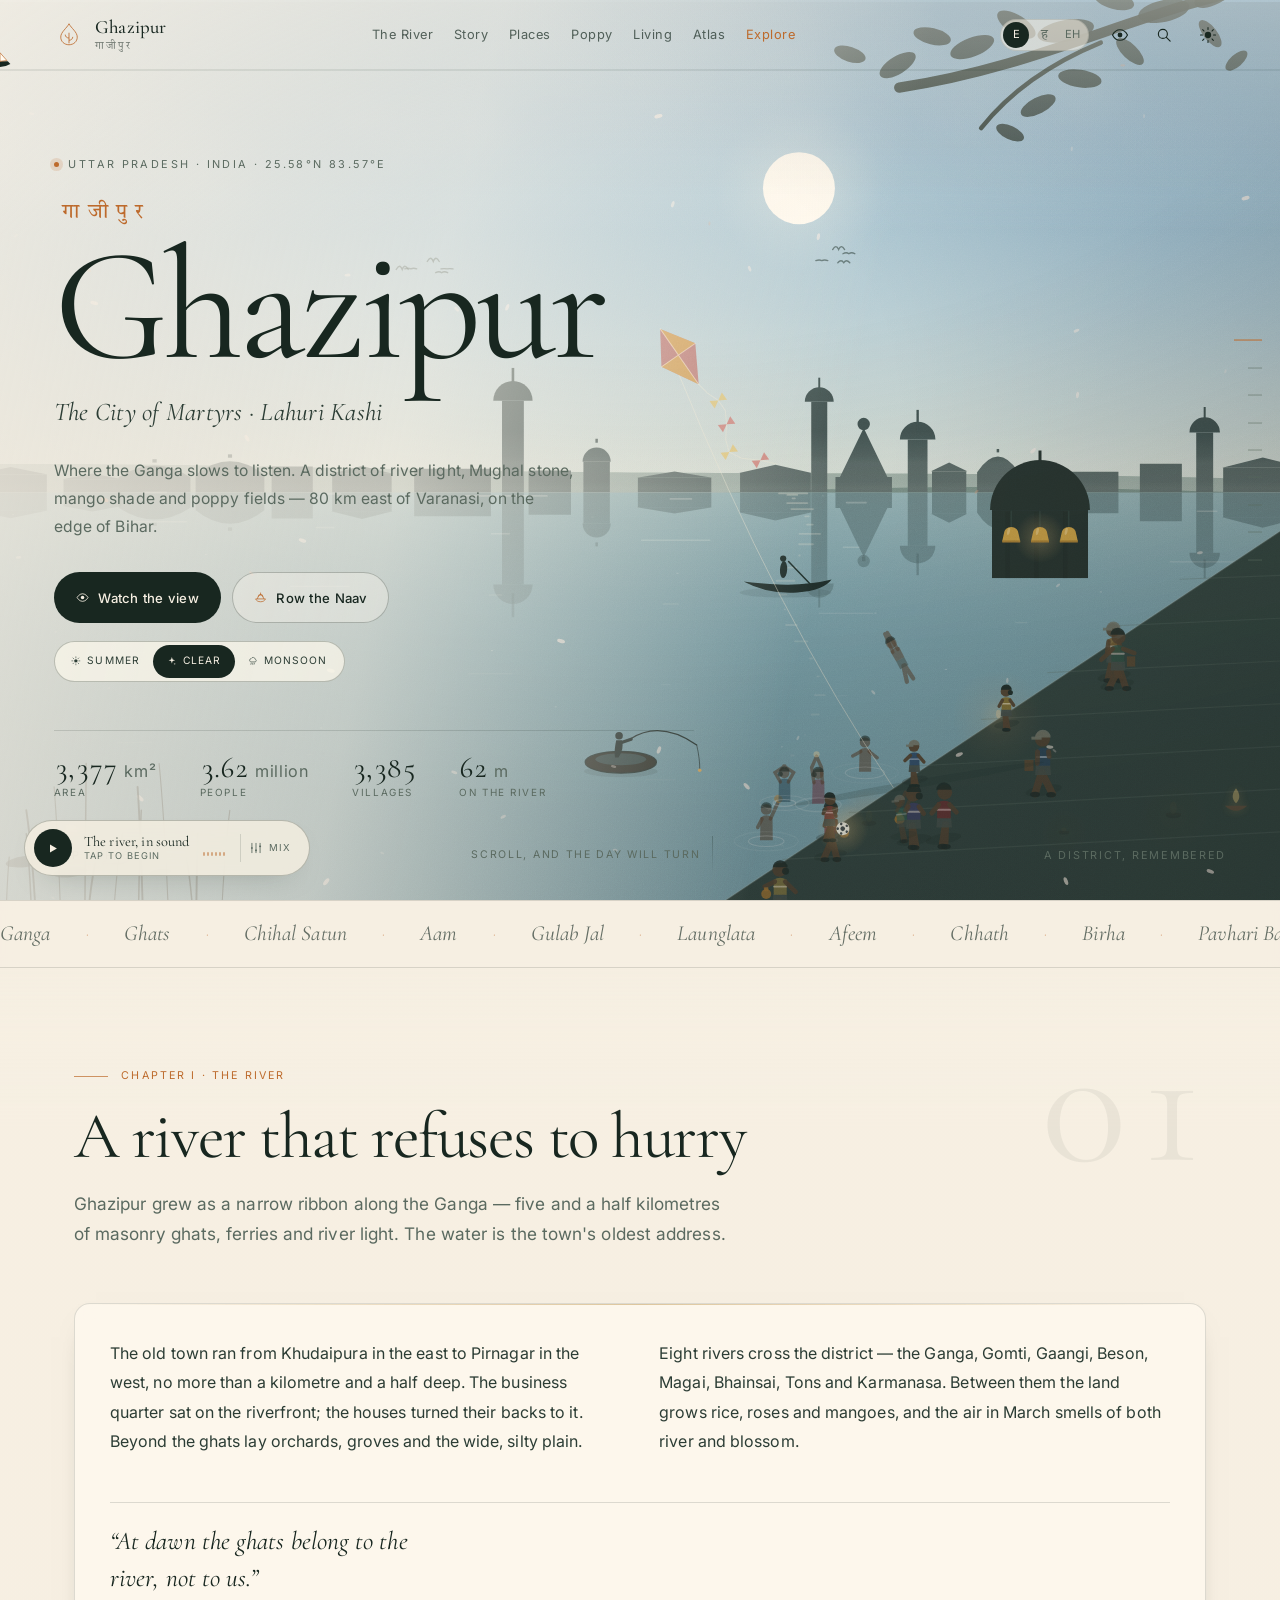
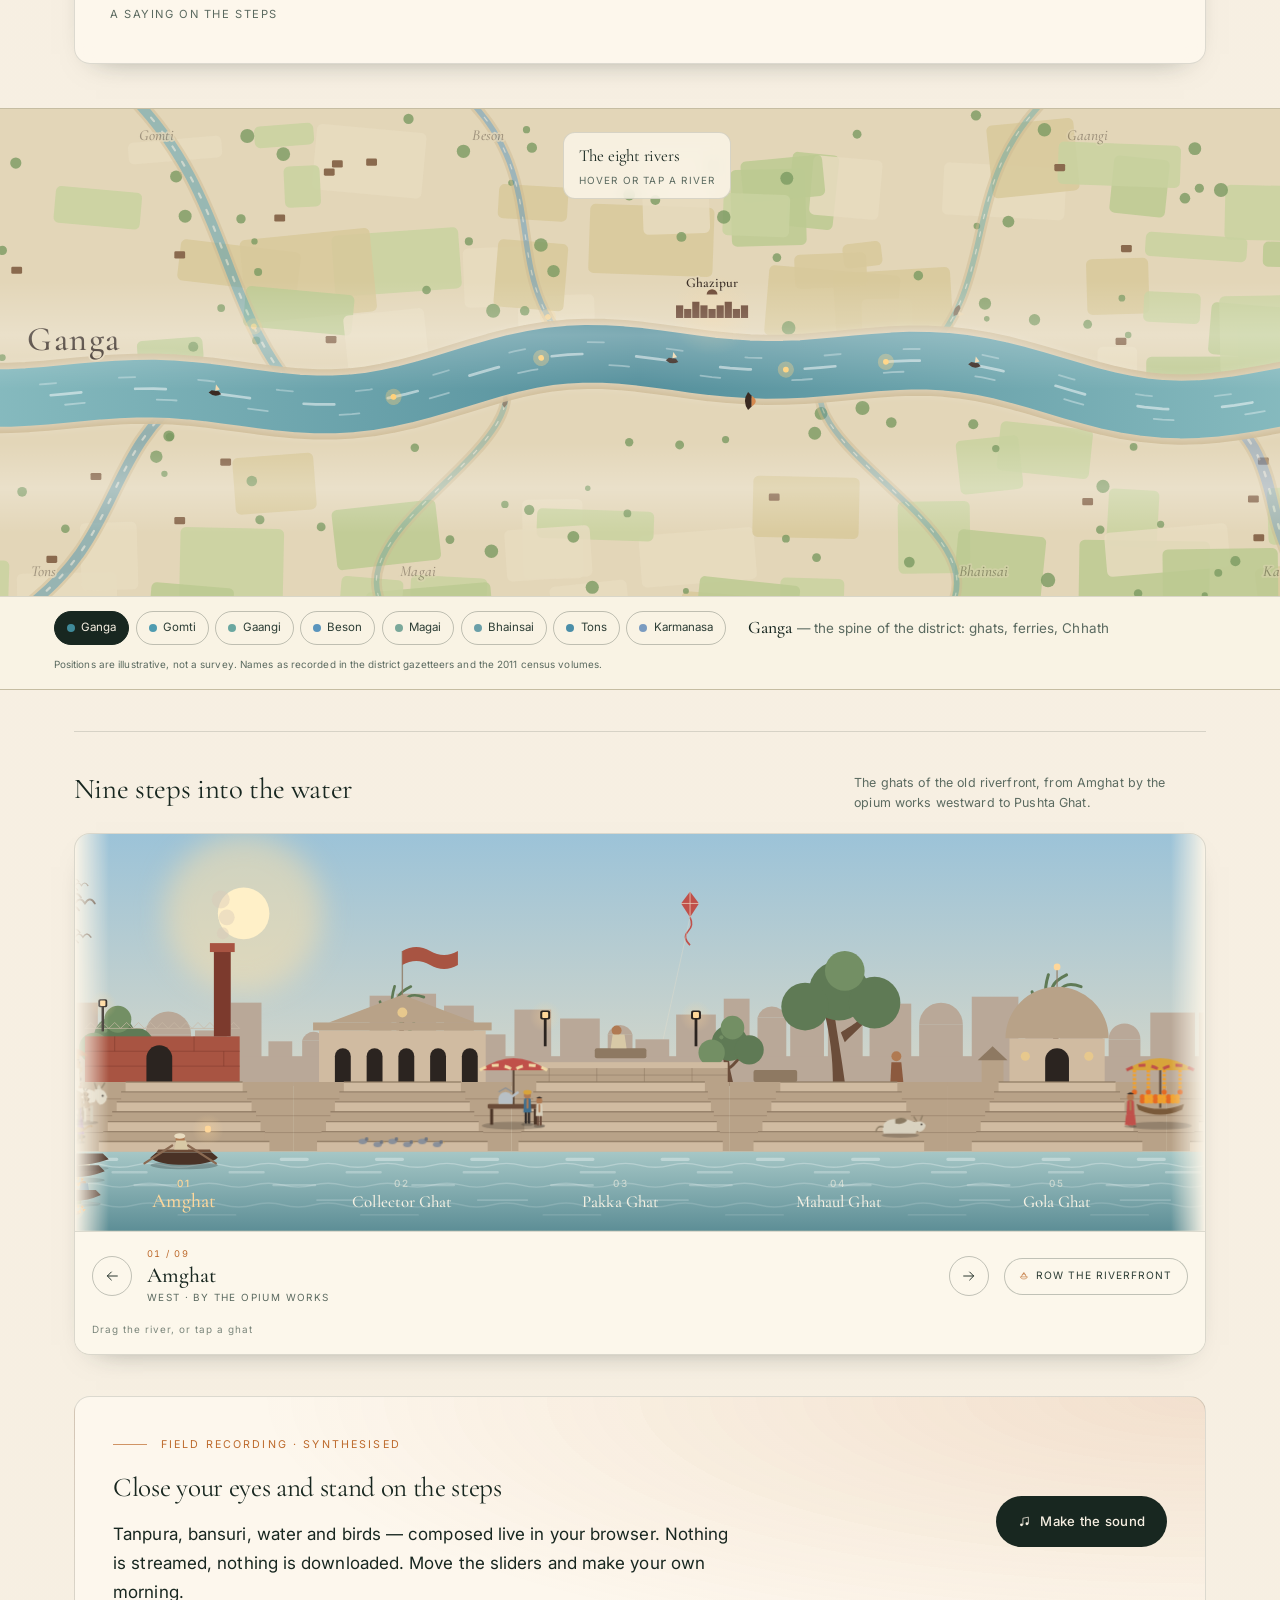
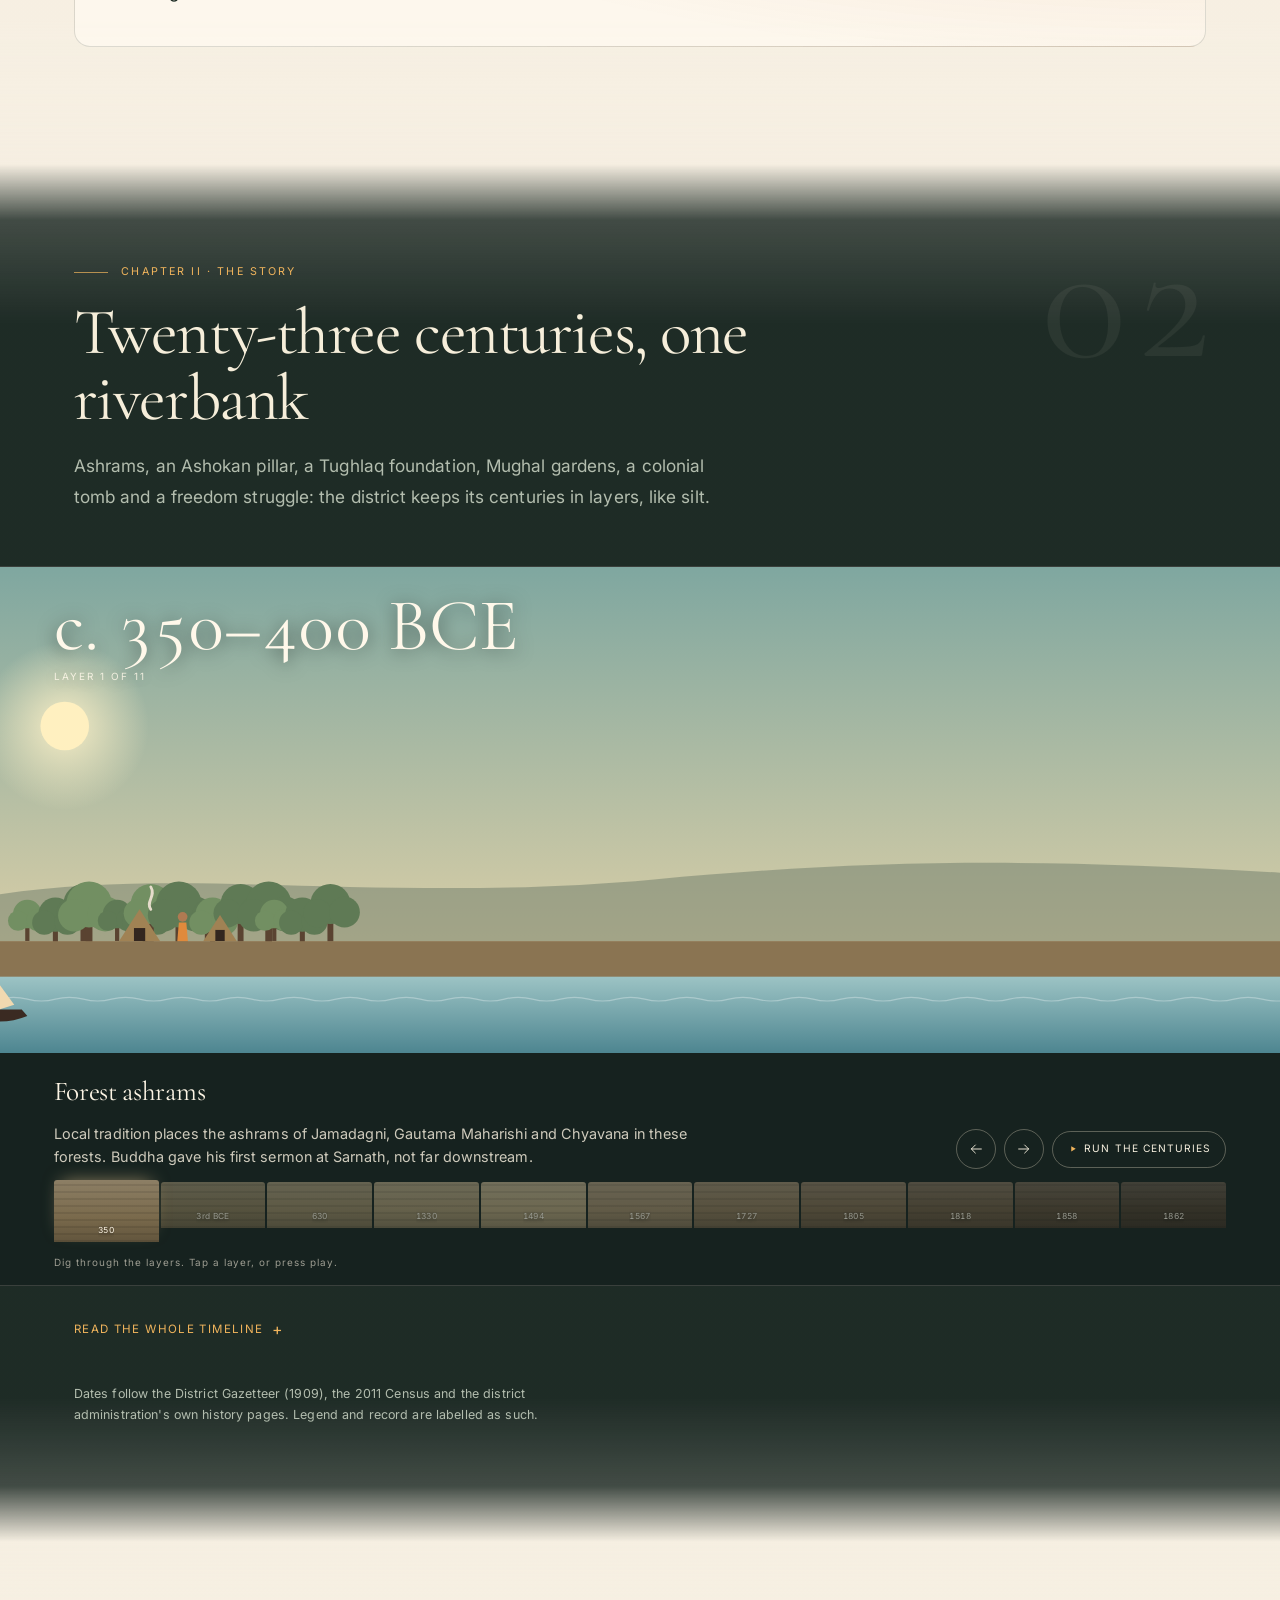
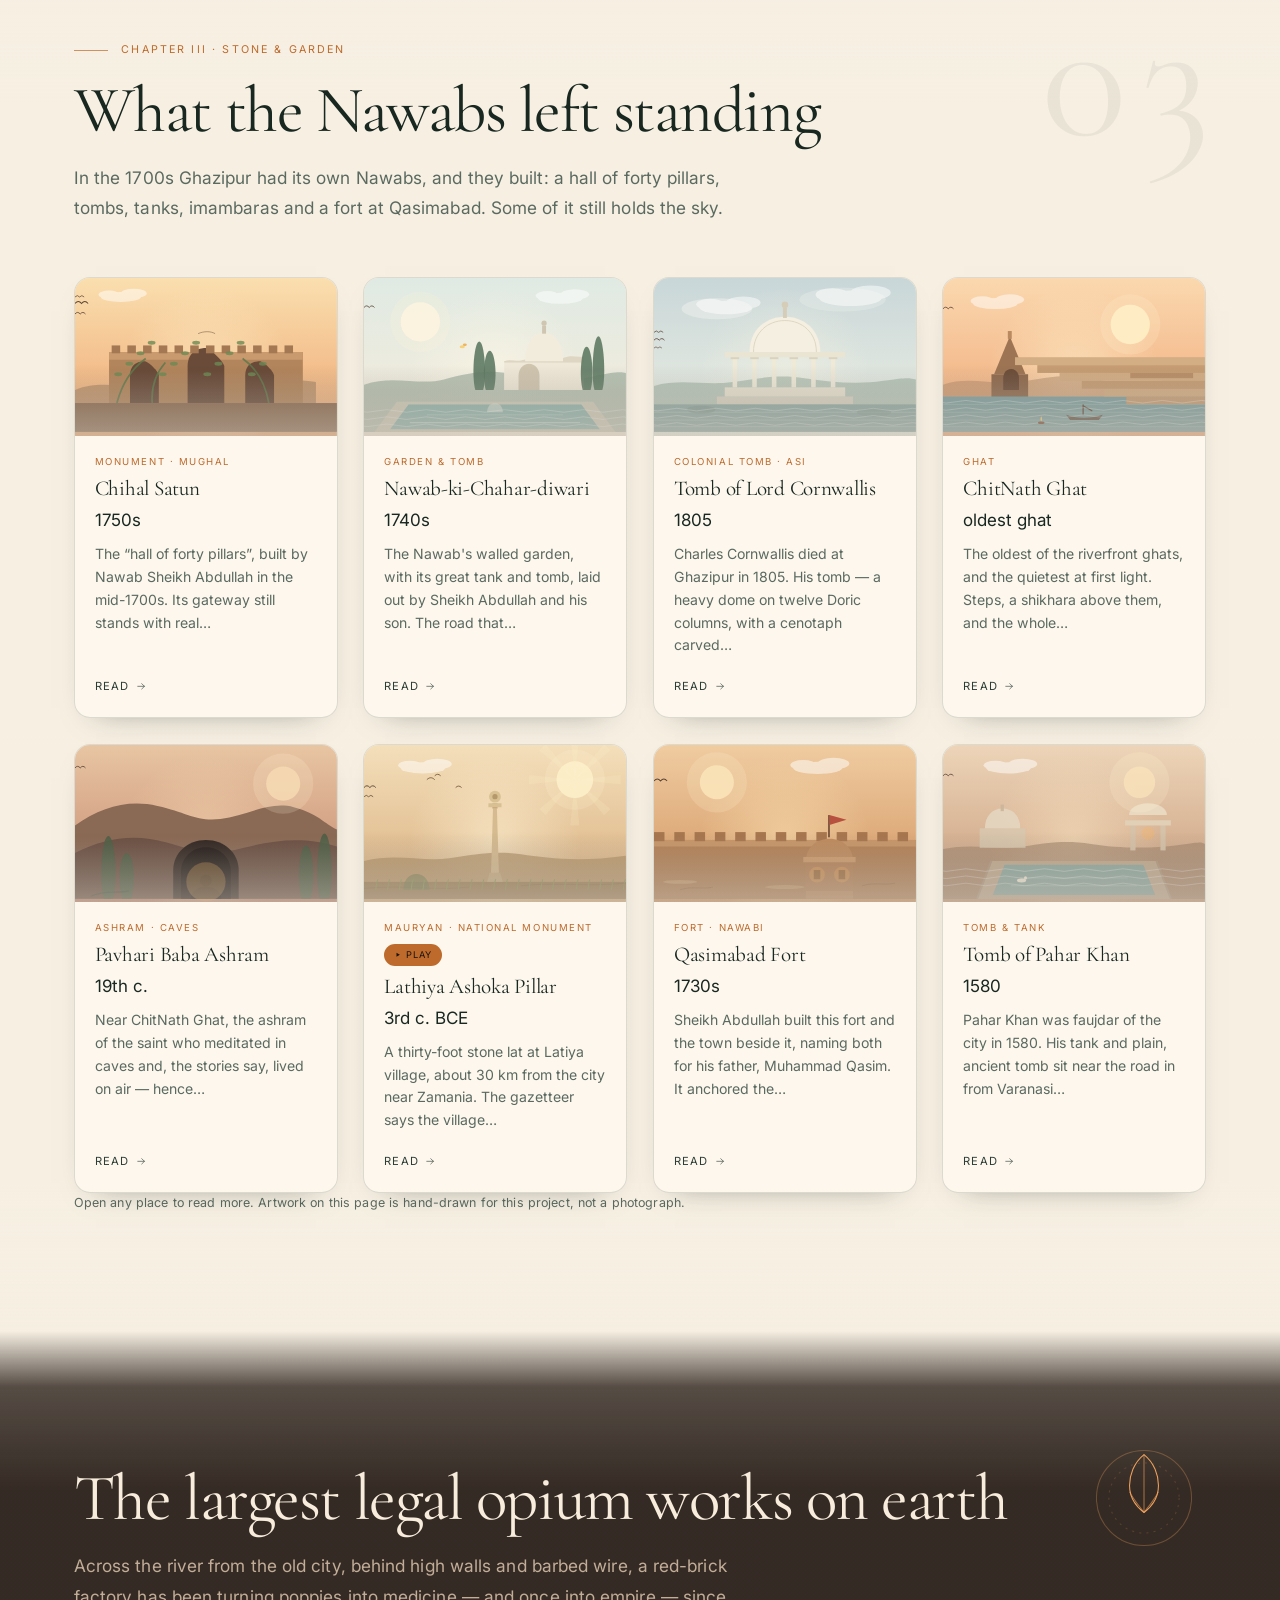
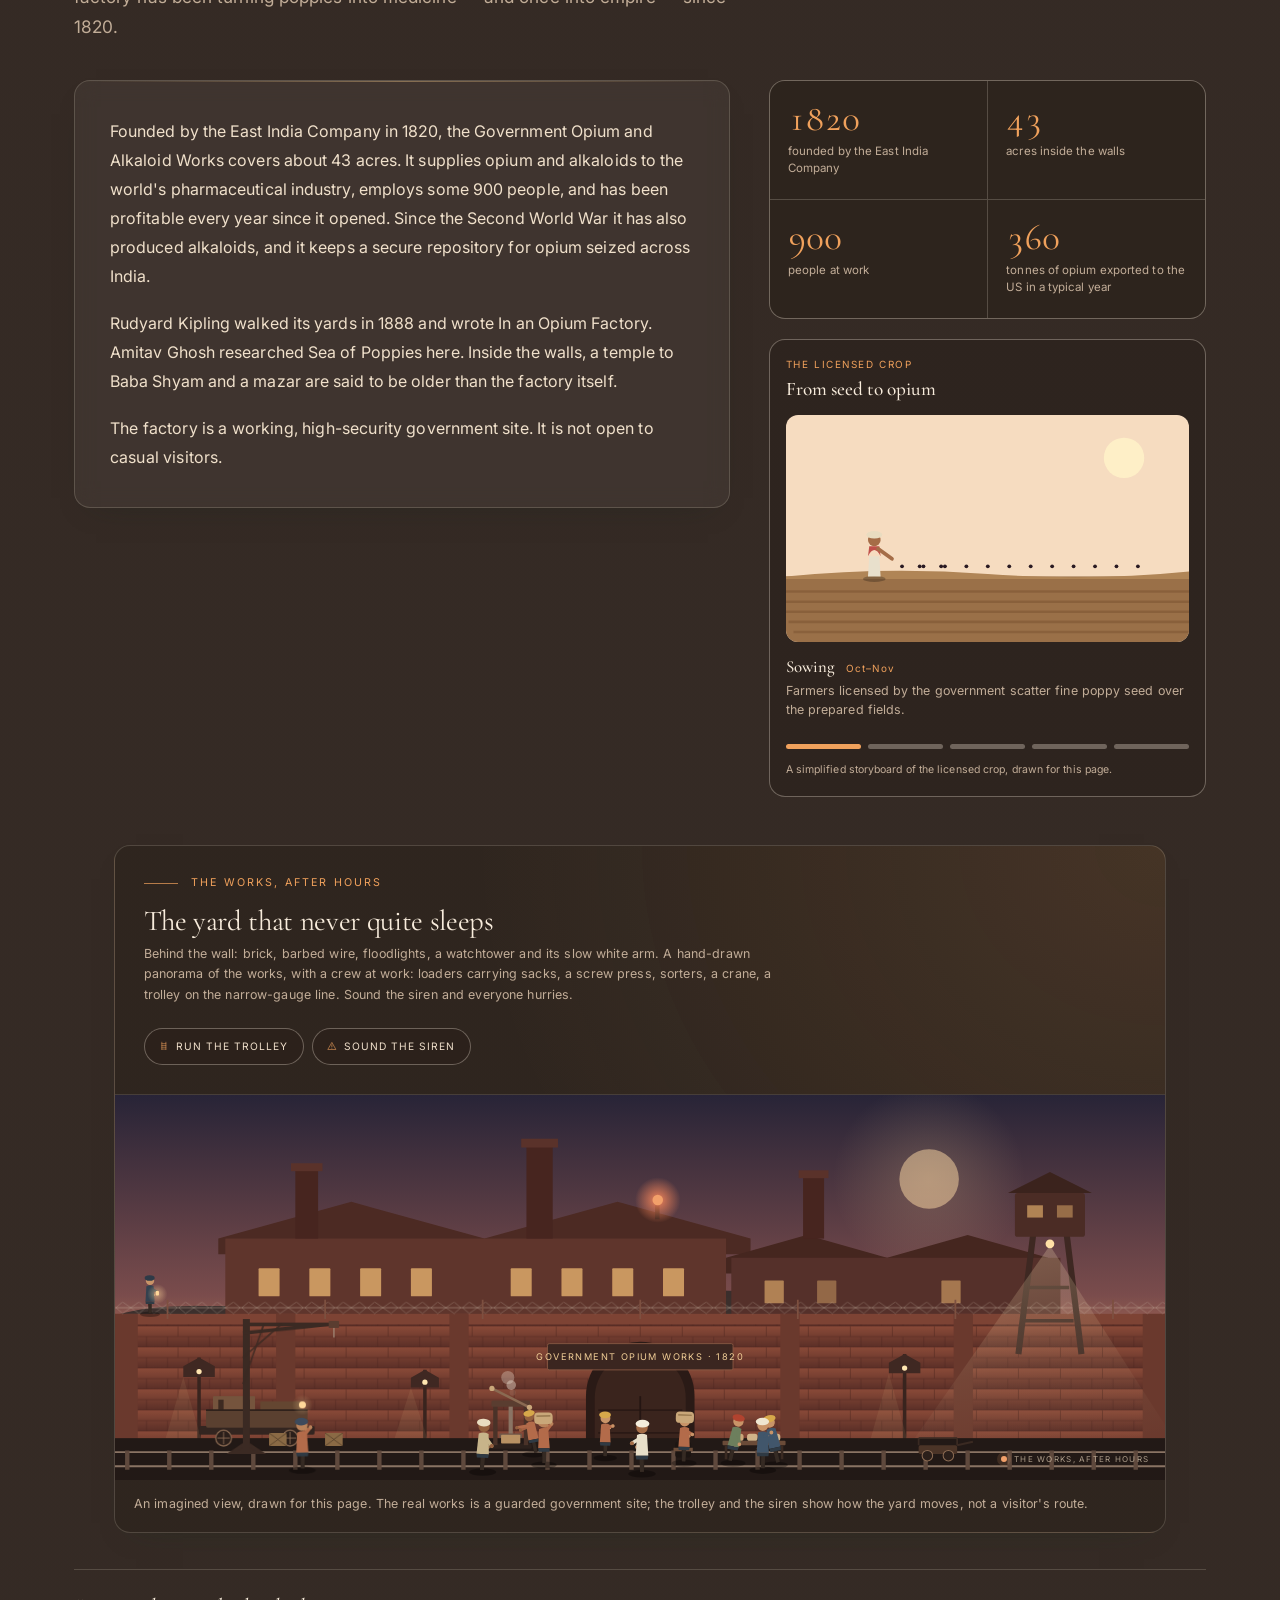
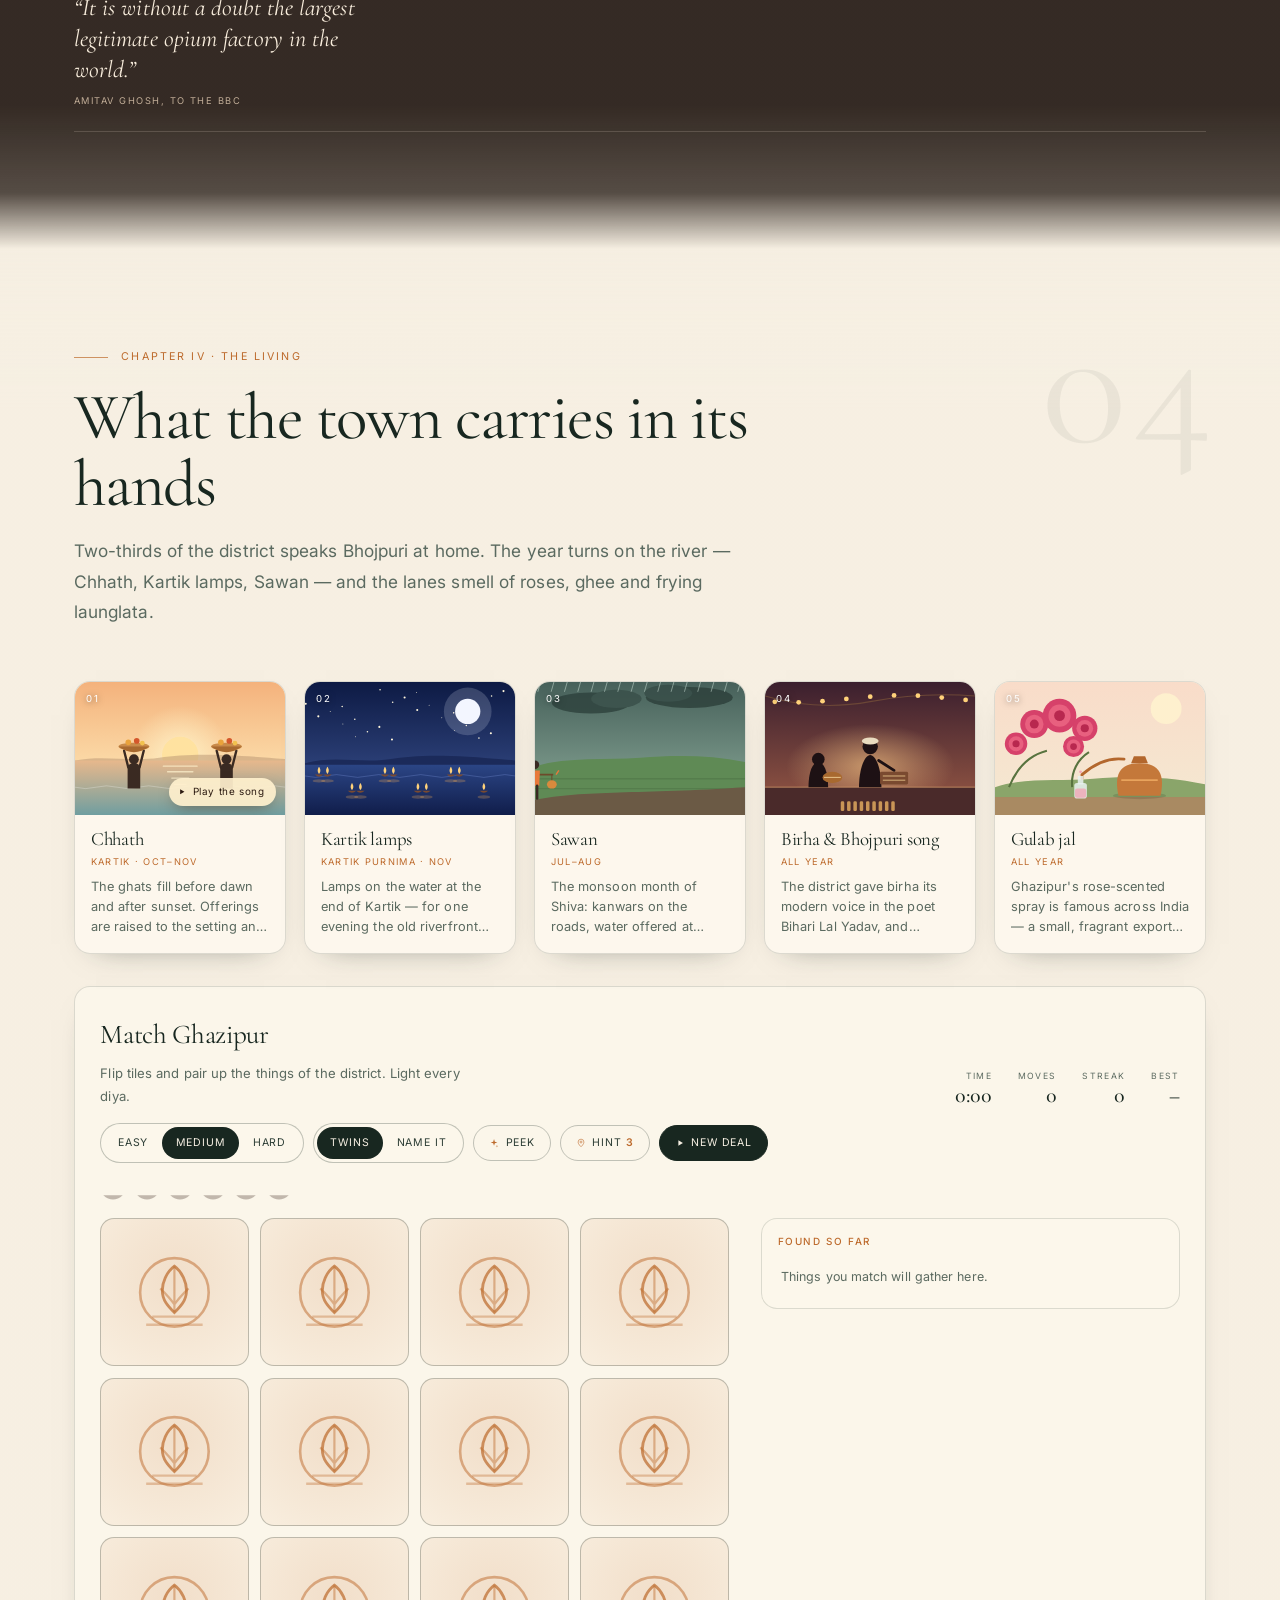
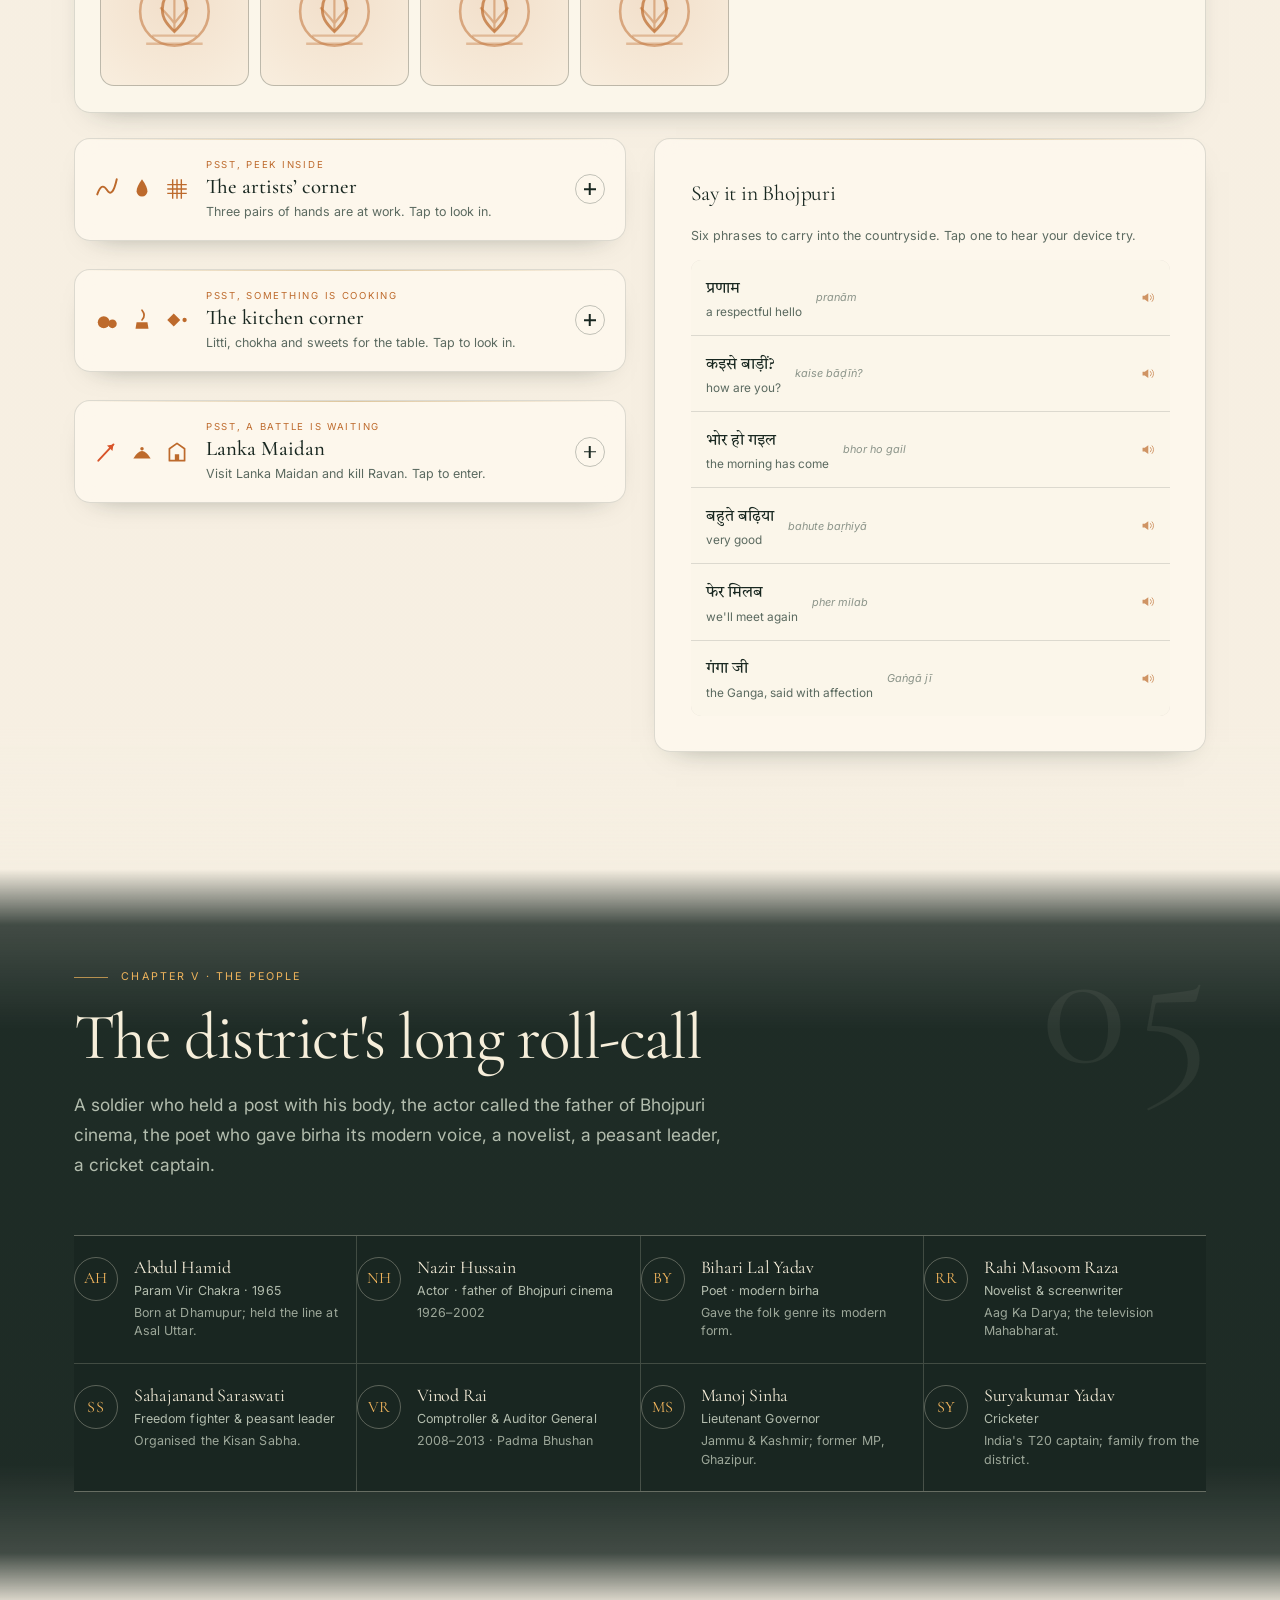
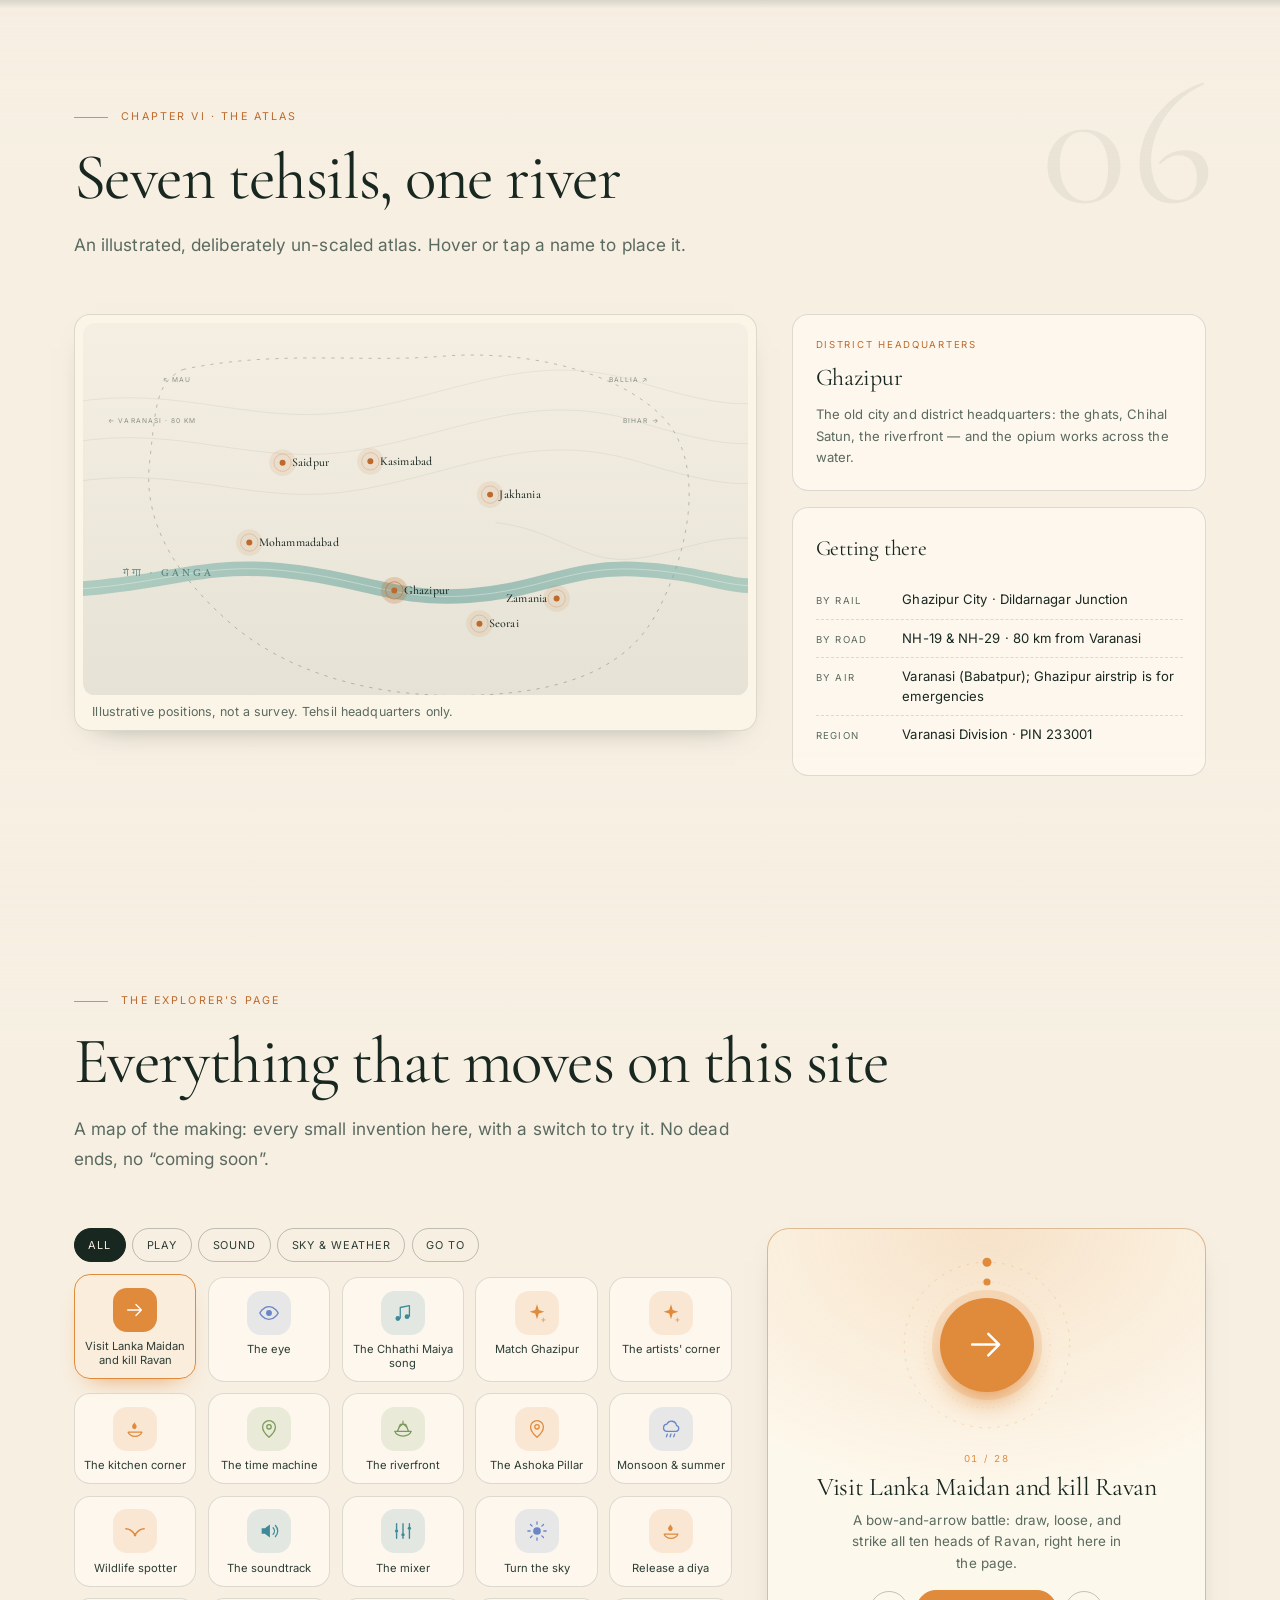
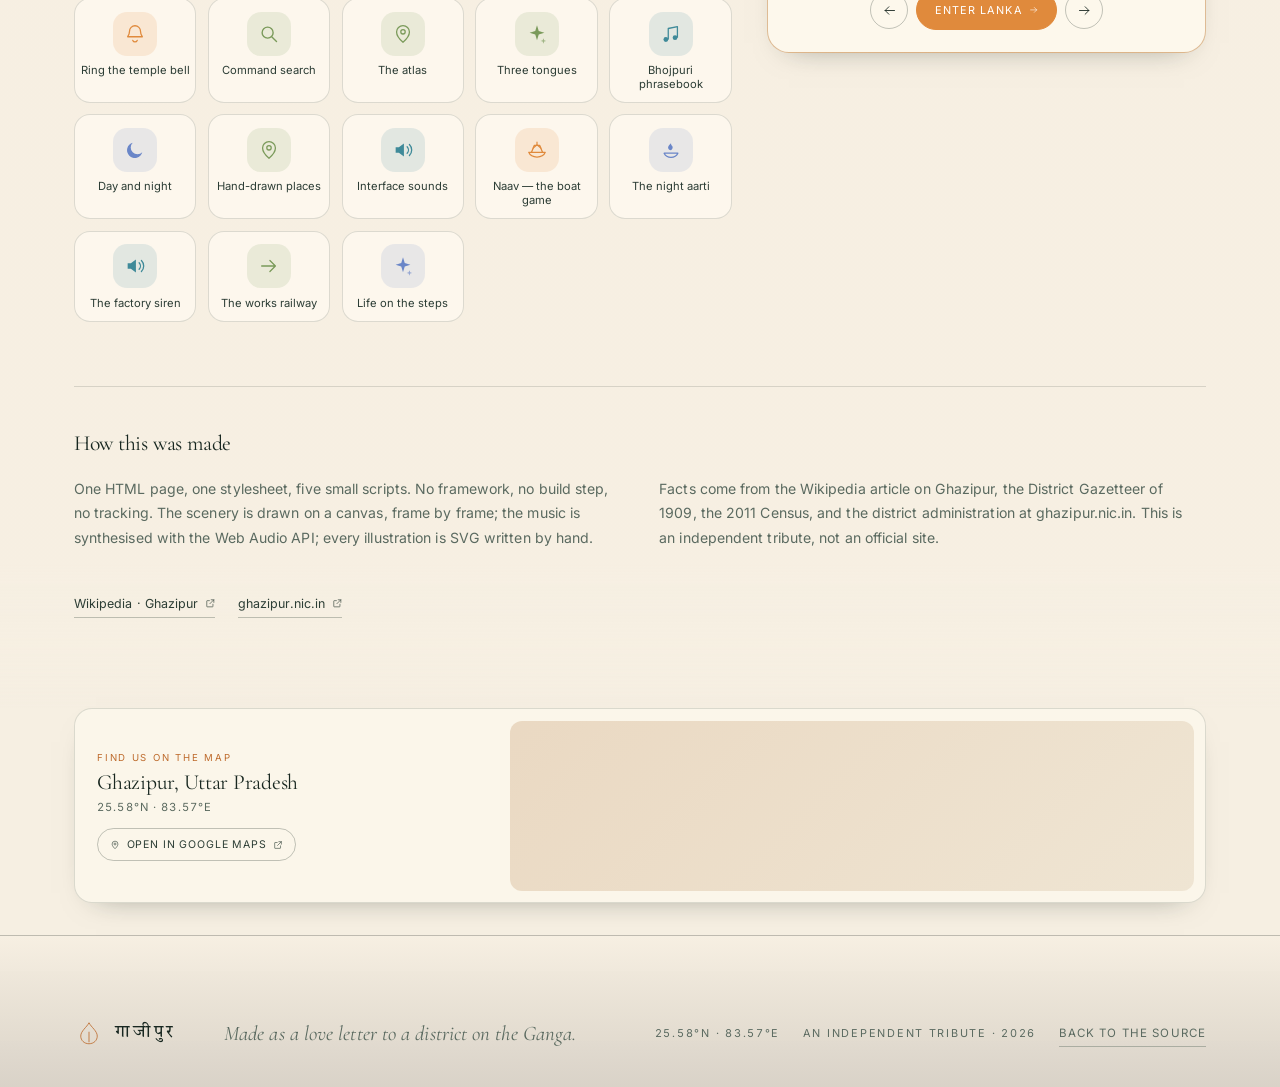
==== commit 5d72fd21: "Poppy chapter: animated seed-to-opium storyboard" ====
--- a/index.html
+++ b/index.html
@@ -278,12 +278,15 @@
         <p class="fine" data-i18n="poppy.body3">The factory is a working, high-security government site. It is not open to casual visitors.</p>
       </article>
 
+      <div class="poppy-side">
       <aside class="poppy-facts rev">
         <div class="fact"><b>1820</b><span data-i18n="poppy.f1">founded by the East India Company</span></div>
         <div class="fact"><b>43</b><span data-i18n="poppy.f2">acres inside the walls</span></div>
         <div class="fact"><b>900</b><span data-i18n="poppy.f3">people at work</span></div>
         <div class="fact"><b>360</b><span data-i18n="poppy.f4">tonnes of opium exported to the US in a typical year</span></div>
       </aside>
+        <div class="poppy-cult rev" id="poppyCult"></div>
+      </div>
     </div>
 
     <figure class="yard rev" id="opiumYard">
@@ -831,6 +834,7 @@
 <script src="assets/js/ghats.js"></script>
 <script src="assets/js/festivals.js"></script>
 <script src="assets/js/artnook.js"></script>
+<script src="assets/js/poppy.js"></script>
 <script src="assets/js/kitchen.js"></script>
 <script src="assets/js/lanka.js"></script>
 <script src="assets/js/app.js"></script>
--- a/assets/css/style.css
+++ b/assets/css/style.css
@@ -2586,3 +2586,25 @@
 .view-bar{ left:0; right:0; transform:none; width:fit-content; margin-inline:auto; animation:viewBar2 1.2s var(--ease-out) .5s backwards; }
 @keyframes viewBar2{ from{ opacity:0; translate:0 16px; } to{ opacity:1; translate:0 0; } }
 @media (max-width:620px){ .view-bar{ left:auto; right:.7rem; margin:0; animation:none; } }
+
+/* ── from seed to opium ── */
+.poppy-side{ display:flex; flex-direction:column; gap:clamp(.8rem,2vw,1.2rem); min-width:0; }
+.poppy-cult{ padding:1rem; border:1px solid var(--line-strong); border-radius:var(--r); background:color-mix(in srgb, var(--card-solid) 60%, transparent); }
+.pc-head{ display:flex; flex-direction:column; margin-bottom:.6rem; } .pc-head i{ font-style:normal; font-size:.62rem; letter-spacing:.16em; text-transform:uppercase; color:var(--accent); } .pc-head b{ font-family:var(--serif); font-weight:500; font-size:1.2rem; }
+.pc-stage{ position:relative; aspect-ratio:320/180; border-radius:12px; overflow:hidden; }
+.pc-sc{ position:absolute; inset:0; width:100%; height:100%; opacity:0; transition:opacity .7s; } .pc-sc.is-on{ opacity:1; }
+.pc-cap{ margin:.7rem 0 .4rem; font-size:.78rem; line-height:1.5; color:var(--soft); min-height:6.2em; } .pc-cap b{ font-family:var(--serif); font-weight:500; font-size:1.05rem; color:var(--ink); } .pc-cap em{ font-style:normal; font-size:.62rem; letter-spacing:.12em; color:var(--accent); margin-left:.4rem; } .pc-cap span{ display:block; margin-top:.2rem; }
+.pc-dots{ display:flex; gap:.4rem; } .pc-dots button{ flex:1; height:5px; border-radius:3px; background:var(--line-strong); transition:background .3s; padding:0; min-height:0 !important; } .pc-dots button.is-on{ background:var(--accent); }
+.pc-dots{ padding:.4rem 0; } .pc-note{ margin:.4rem 0 0; font-size:.66rem; color:var(--soft); }
+.pc-plant{ transform-box:fill-box; transform-origin:50% 100%; animation:pcSway 4s ease-in-out infinite; } @keyframes pcSway{ 0%,100%{ transform:rotate(-2deg); } 50%{ transform:rotate(2.4deg); } }
+.pc-bloom{ animation:pcBloom 3s ease-in-out infinite; transform-box:fill-box; transform-origin:center; } @keyframes pcBloom{ 0%,100%{ transform:scale(.9); } 50%{ transform:scale(1.12); } }
+.pc-petal{ animation:pcPetal 3s ease-in infinite; } @keyframes pcPetal{ from{ transform:translate(0,0) rotate(0); opacity:1; } to{ transform:translate(-6px,60px) rotate(240deg); opacity:0; } }
+.pc-seed{ animation:pcSeed 2.4s ease-in infinite; } @keyframes pcSeed{ from{ transform:translate(-30px,-26px); opacity:0; } 20%{ opacity:1; } to{ transform:translate(0,14px); opacity:1; } }
+.pc-farmer .pc-arm{ transform-box:fill-box; transform-origin:0 0; } .pc-farmer.sow .pc-arm{ animation:pcSow 1.2s ease-in-out infinite alternate; } .pc-farmer.score .pc-arm{ animation:pcScore .8s ease-in-out infinite alternate; } .pc-farmer.walk{ animation:pcWalk 2s ease-in-out infinite alternate; }
+@keyframes pcSow{ from{ transform:rotate(-40deg); } to{ transform:rotate(30deg); } } @keyframes pcScore{ from{ transform:rotate(-10deg); } to{ transform:rotate(26deg); } } @keyframes pcWalk{ from{ transform:translateX(0); } to{ transform:translateX(-10px); } }
+.pc-latex{ animation:pcLatex 2.6s ease-in infinite; } @keyframes pcLatex{ 0%{ transform:translateY(0) scale(.5); opacity:0; } 30%{ opacity:1; transform:scale(1); } 100%{ transform:translateY(16px); opacity:.2; } }
+.pc-cart{ animation:pcCart 3s ease-in-out infinite alternate; } @keyframes pcCart{ from{ transform:translateX(0); } to{ transform:translateX(34px); } }
+.pc-trail{ animation:pcTrail 1.2s linear infinite; } @keyframes pcTrail{ to{ stroke-dashoffset:-22; } }
+.pc-smoke{ animation:pcSmoke 3s ease-out infinite; } @keyframes pcSmoke{ from{ transform:translateY(0) scale(.6); opacity:.6; } to{ transform:translateY(-22px) scale(1.8); opacity:0; } }
+html[lang="hi"] .pc-head i{ text-transform:none; letter-spacing:.02em; }
+@media (prefers-reduced-motion:reduce){ .pc-sc *{ animation:none !important; } }
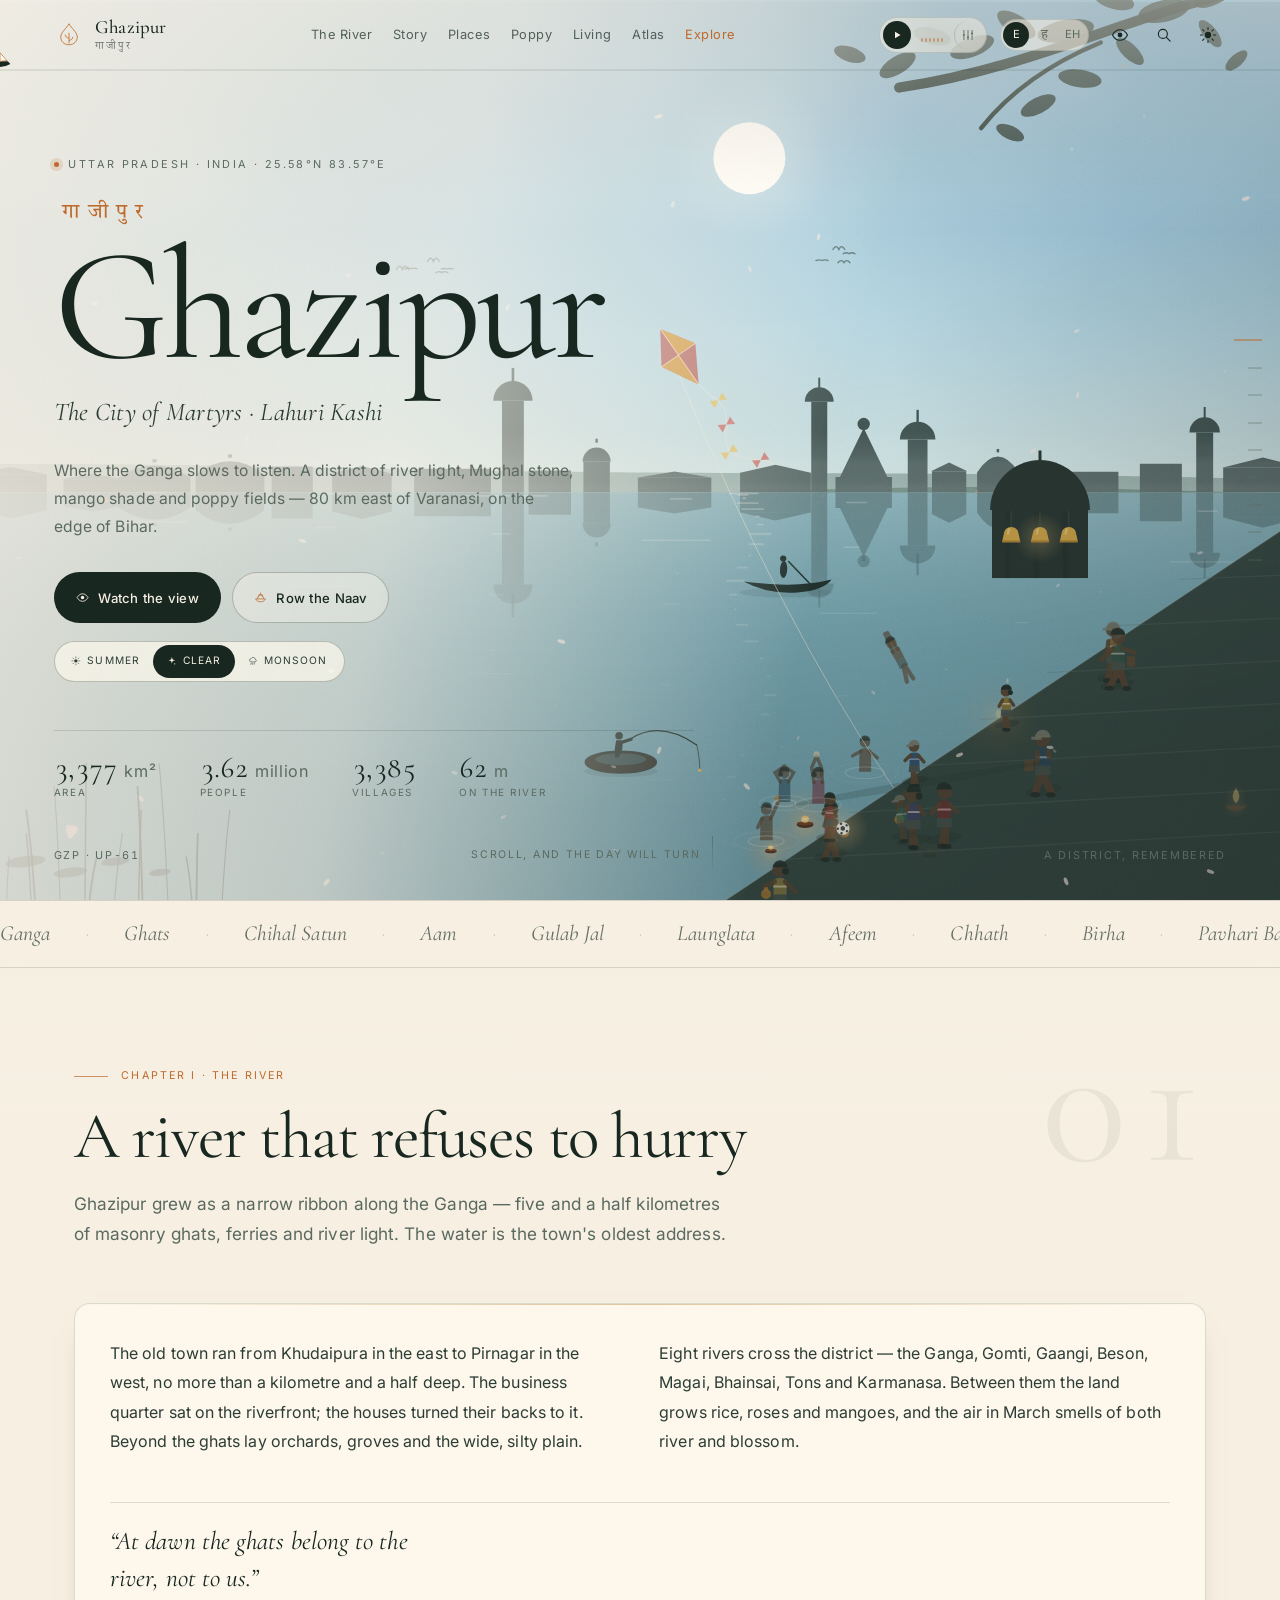
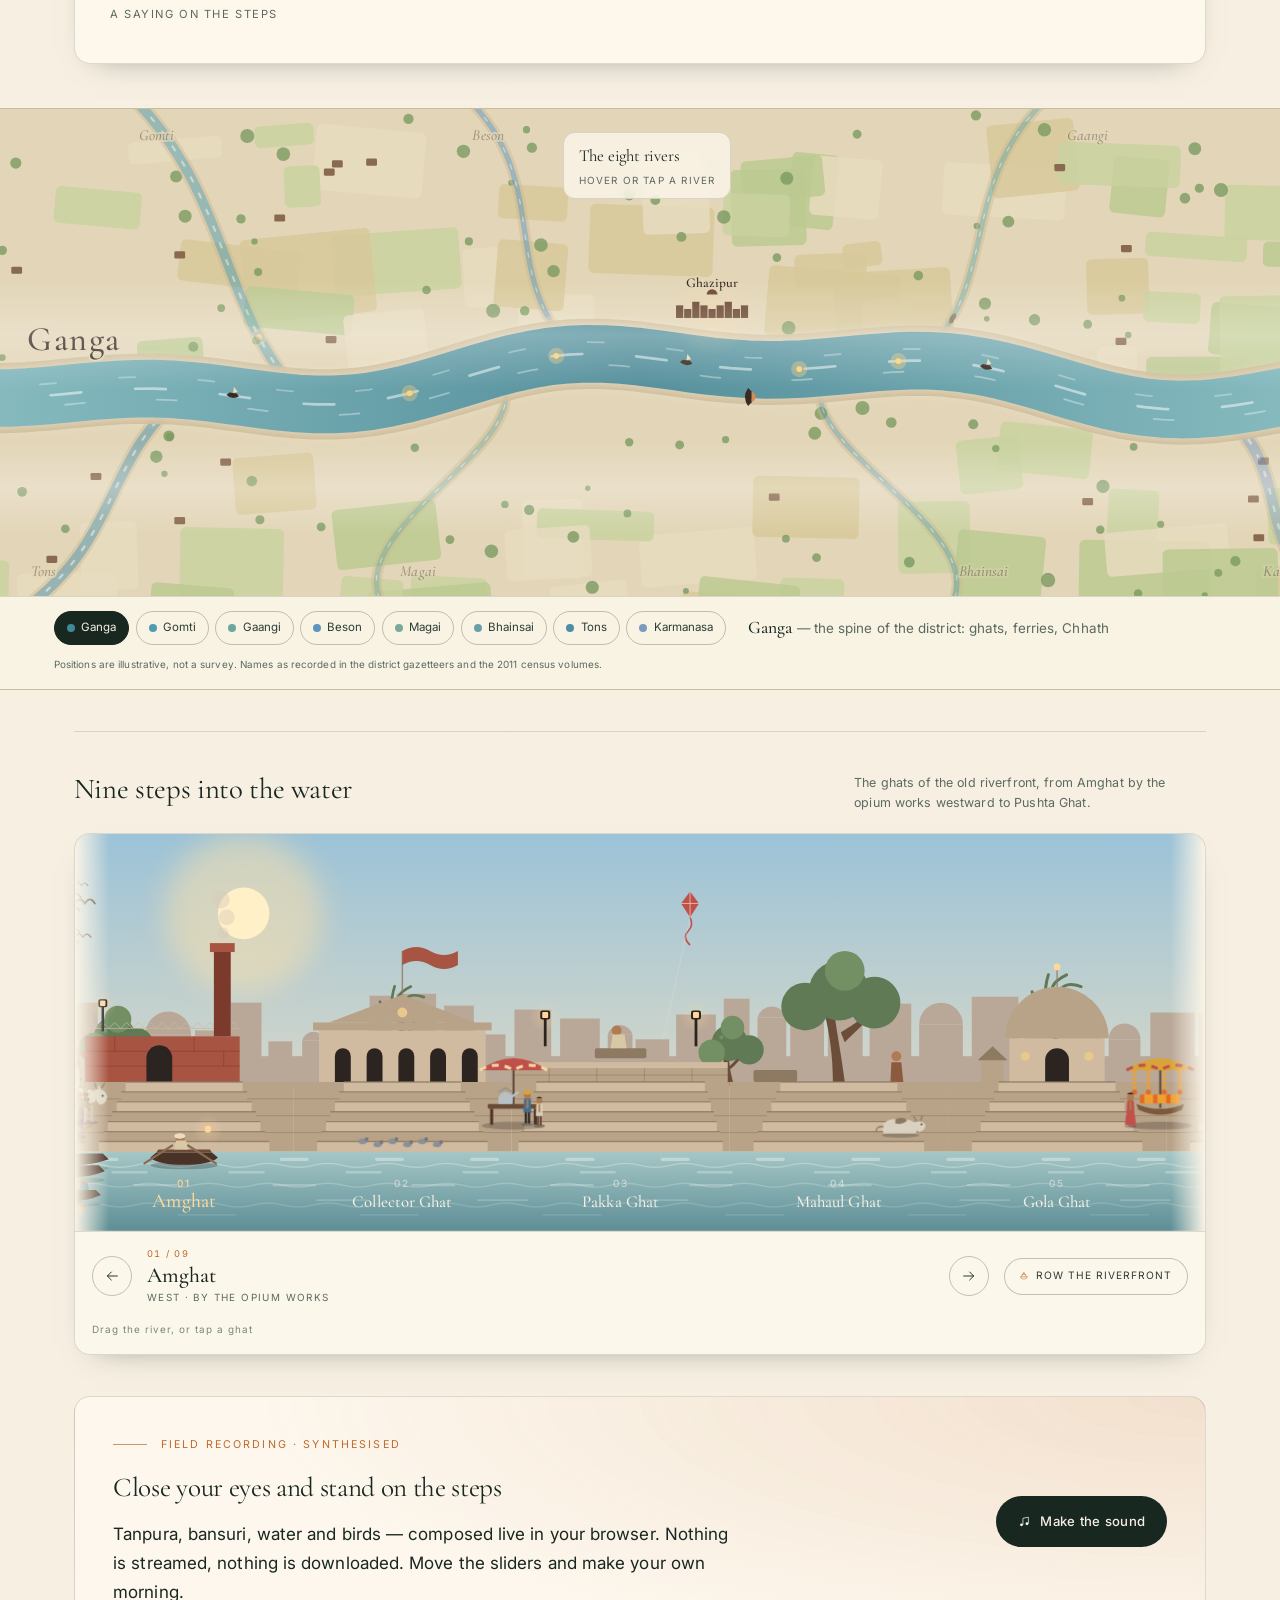
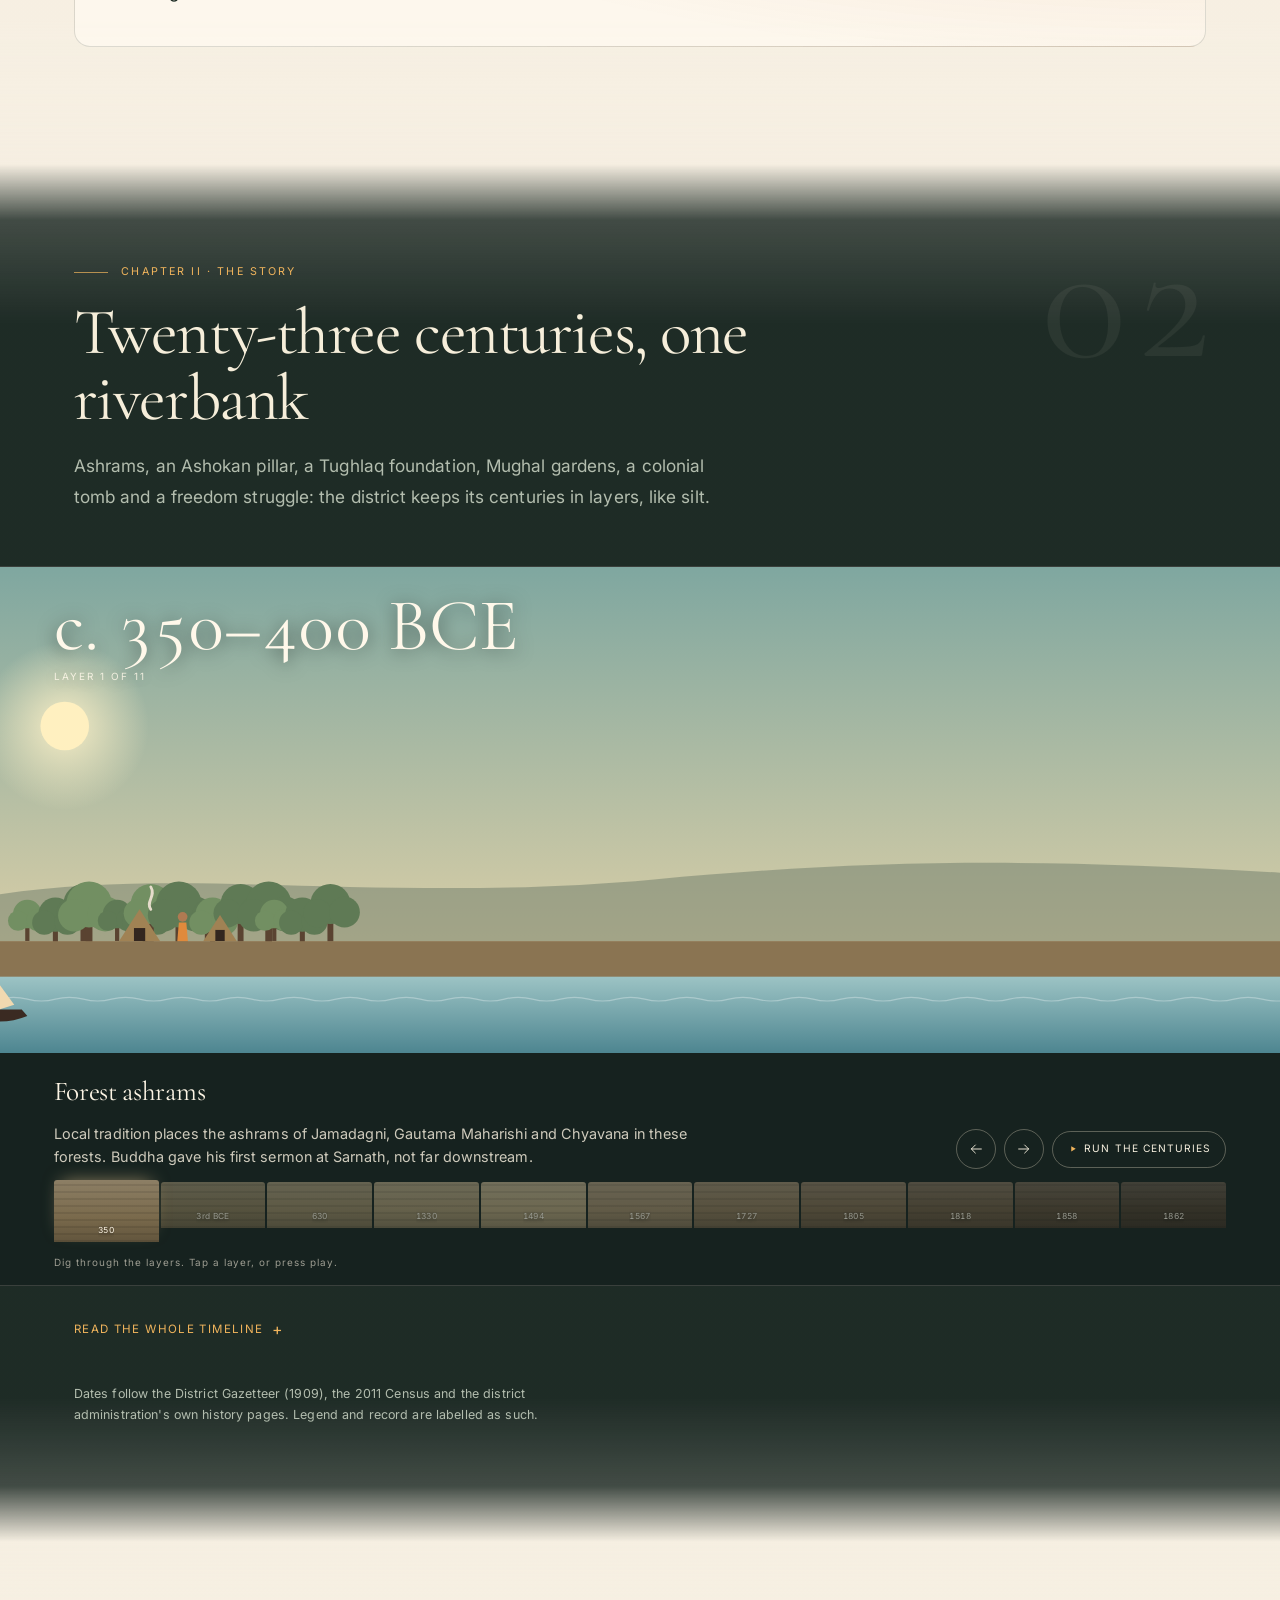
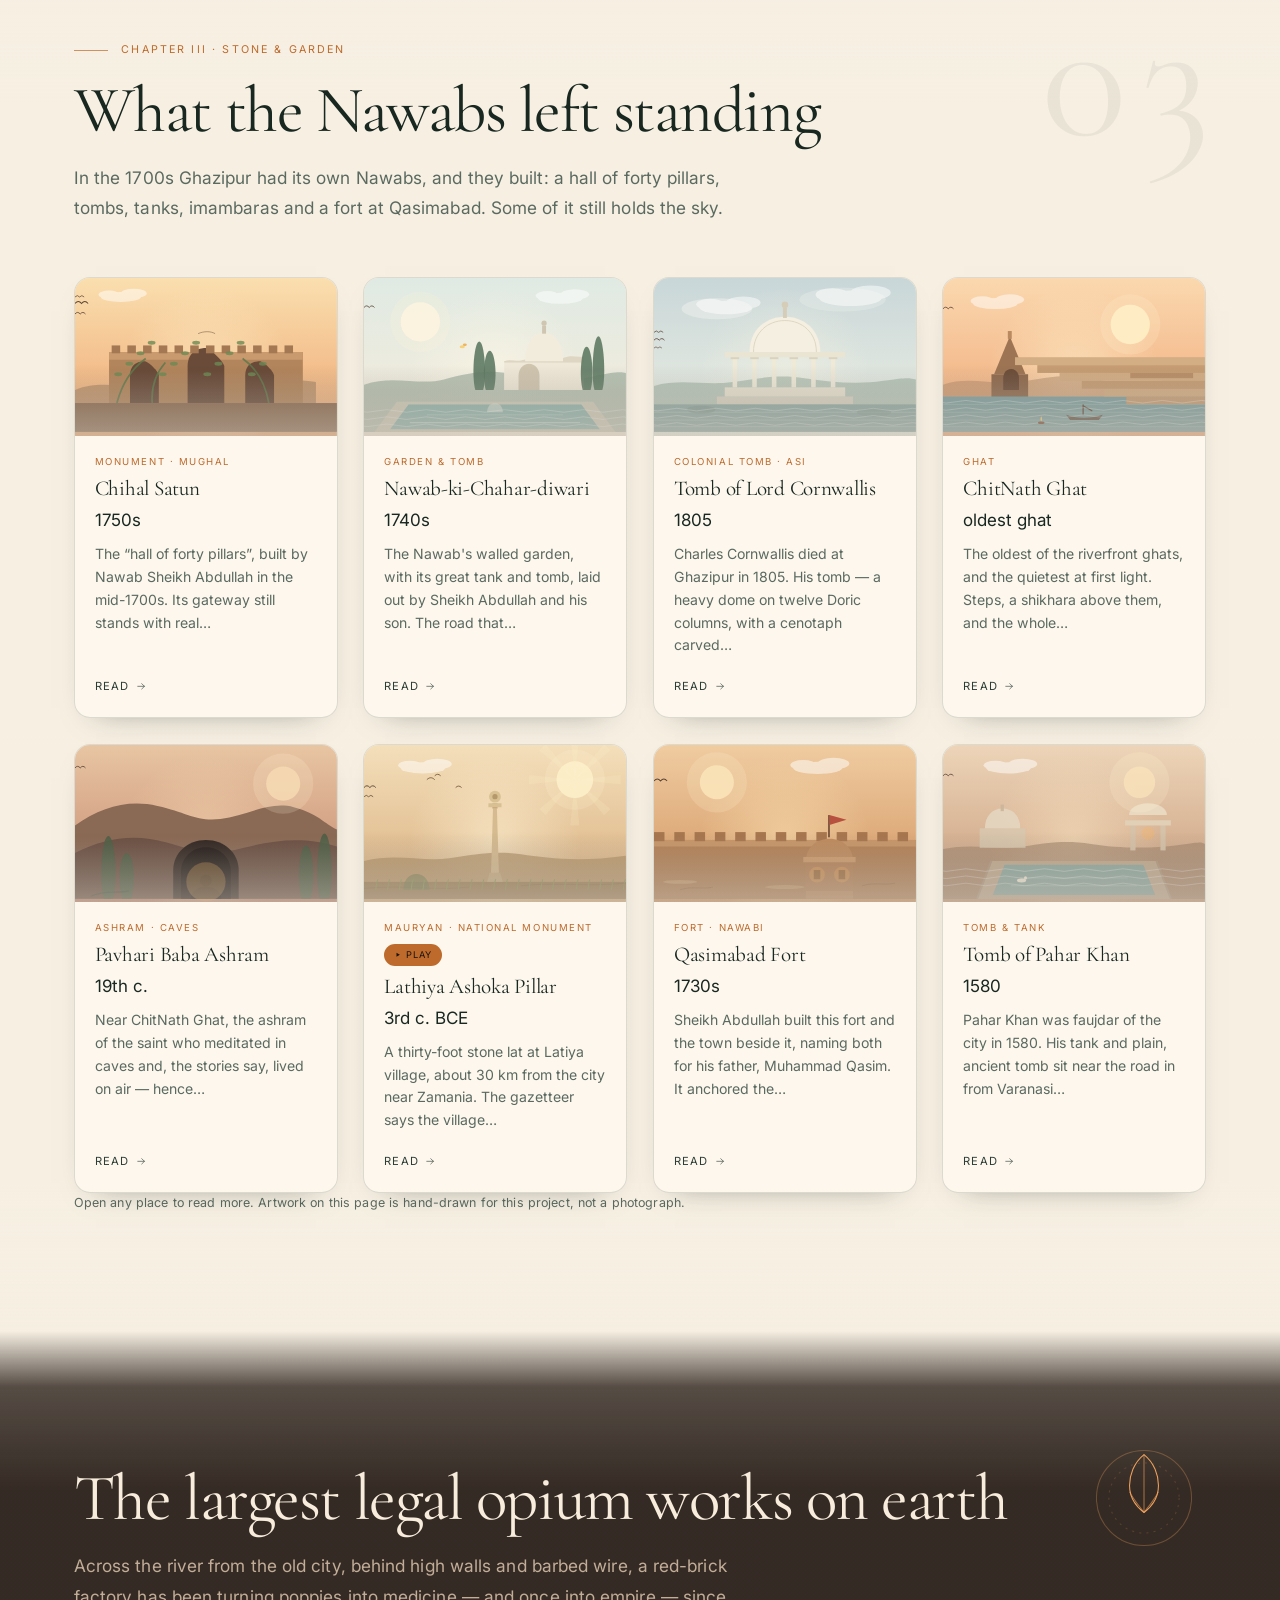
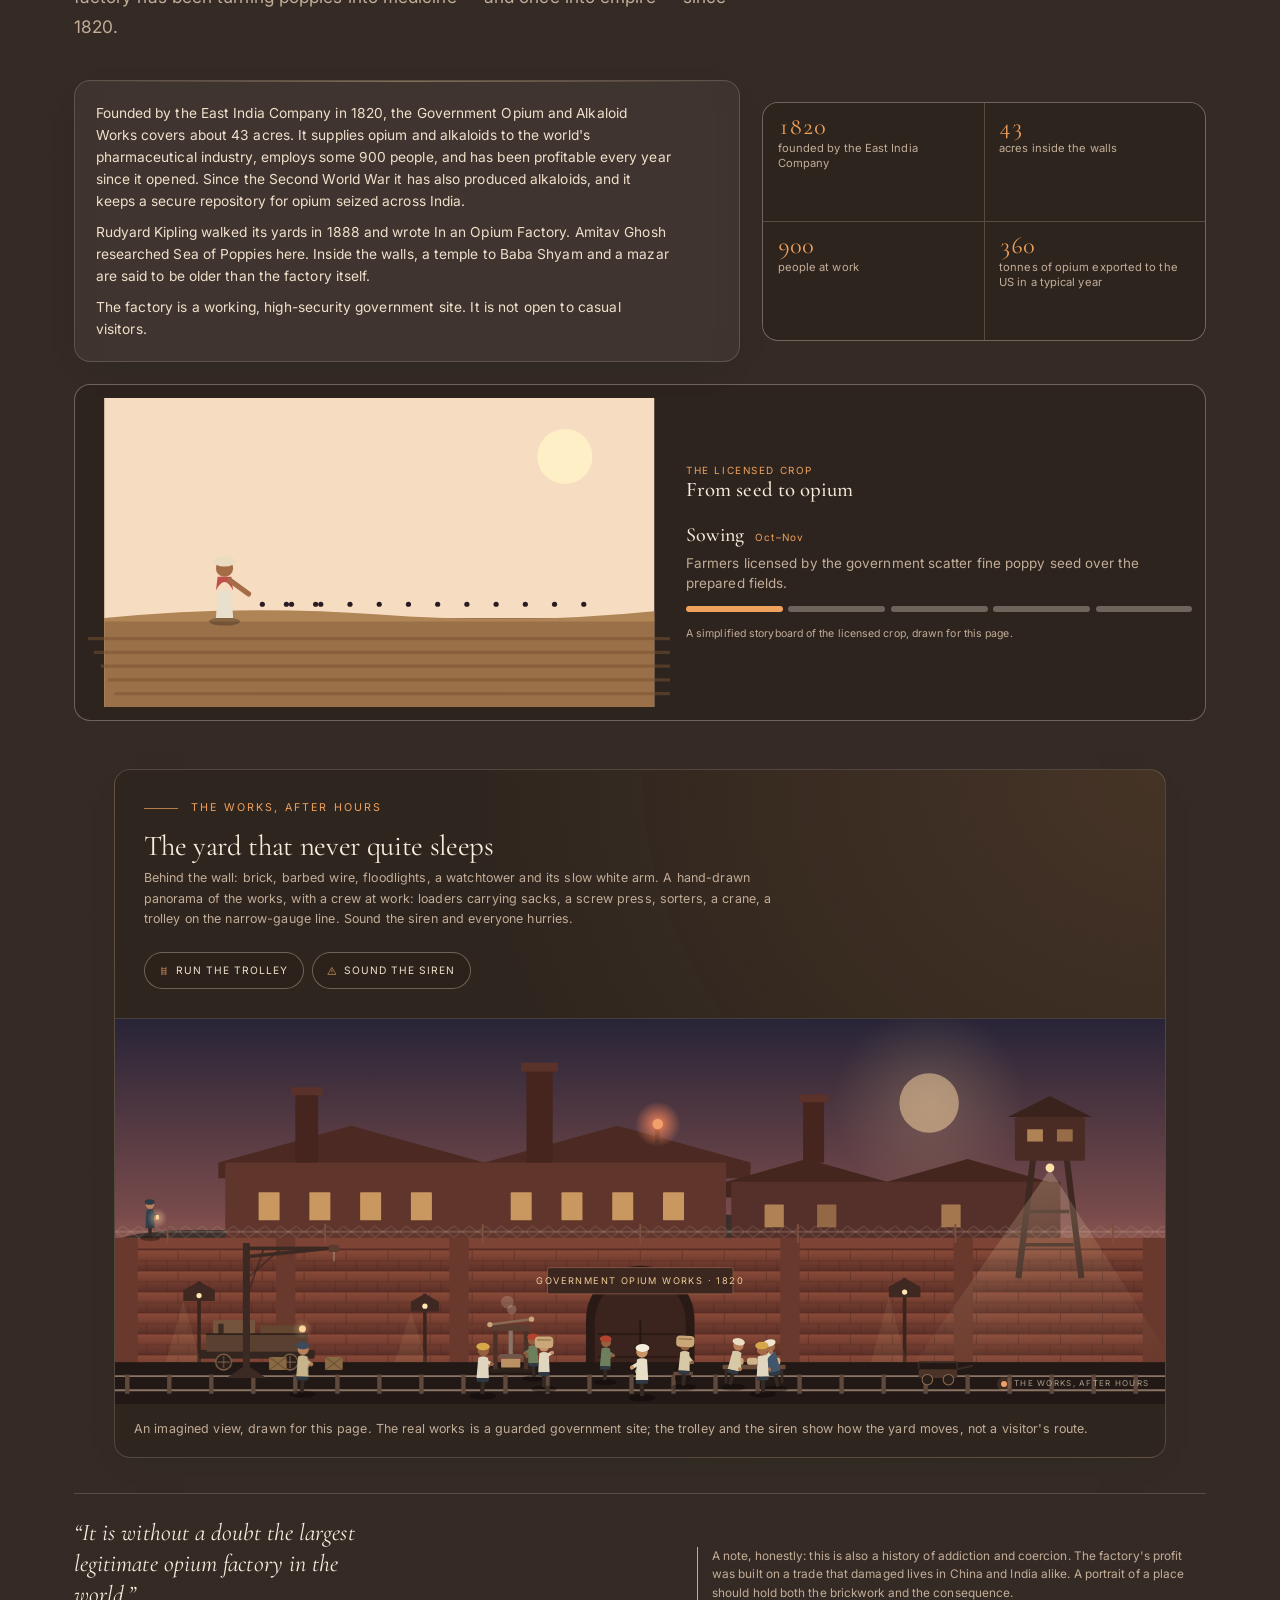
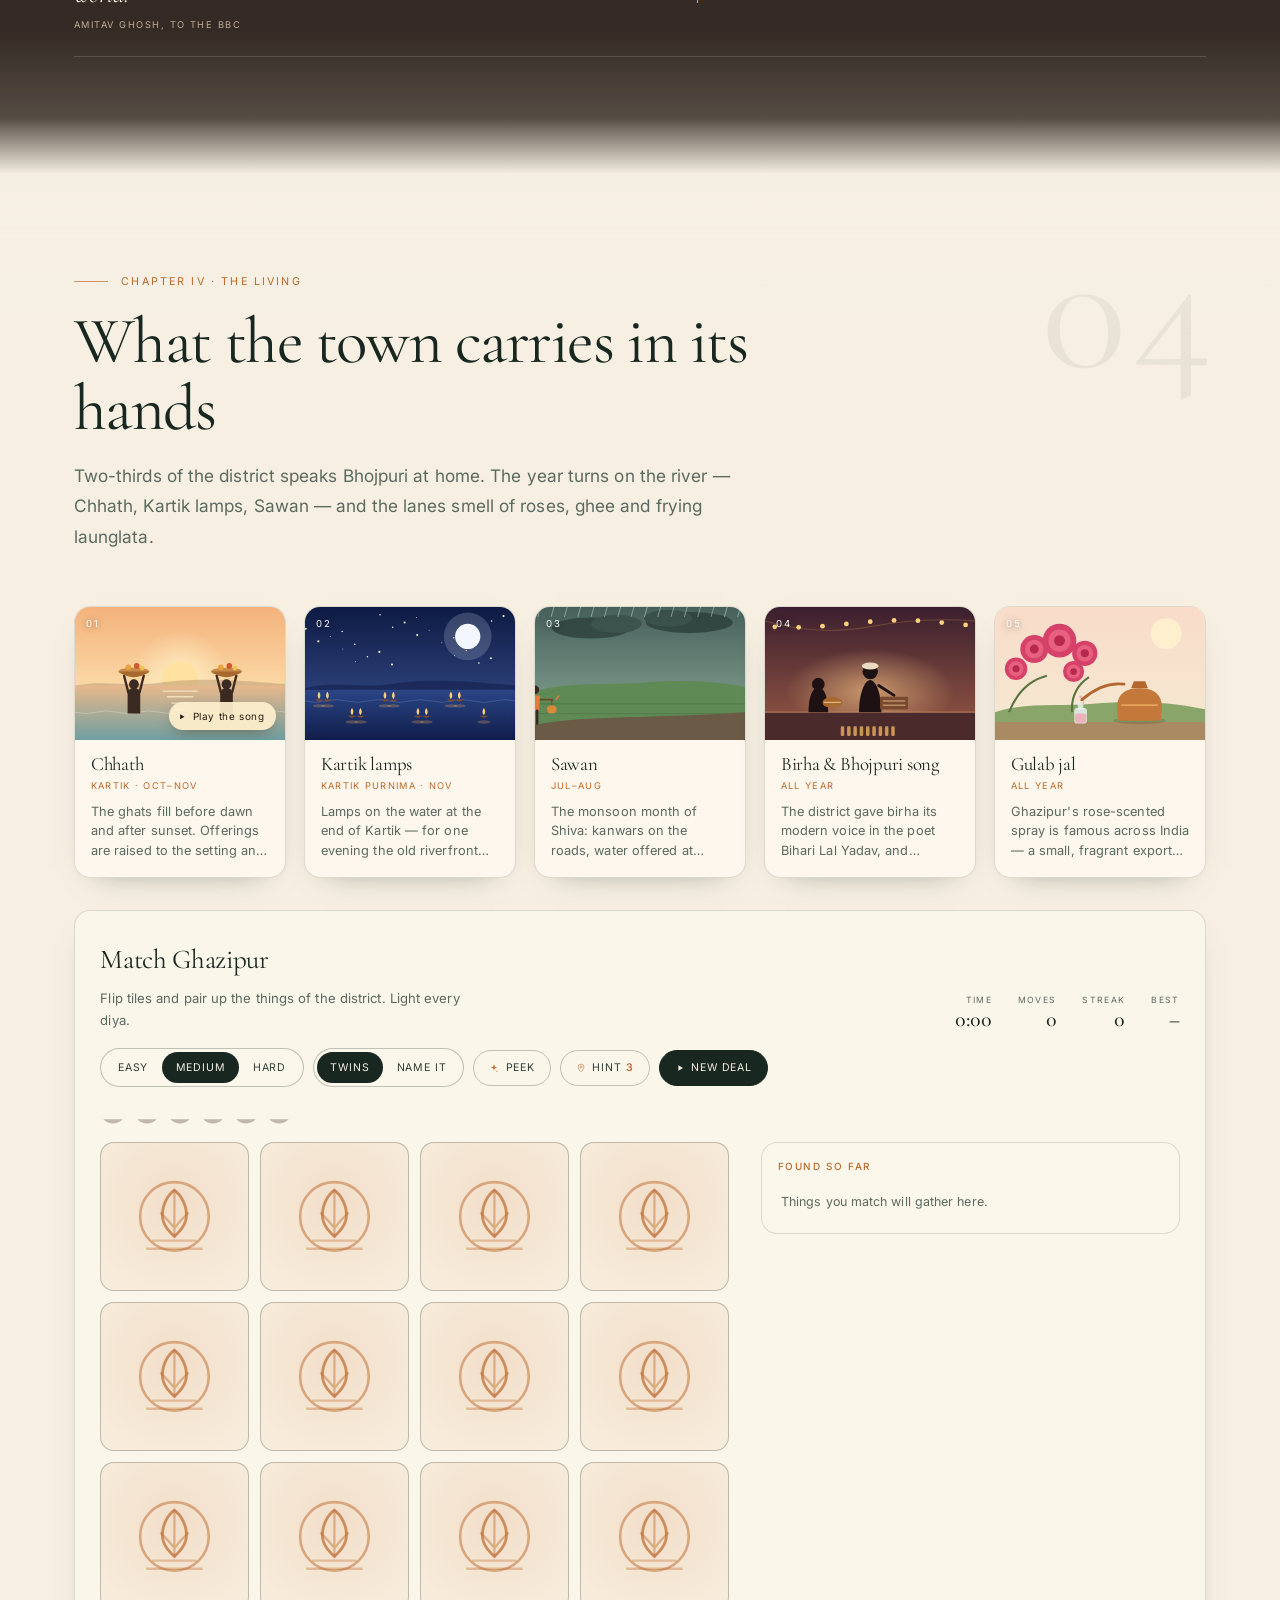
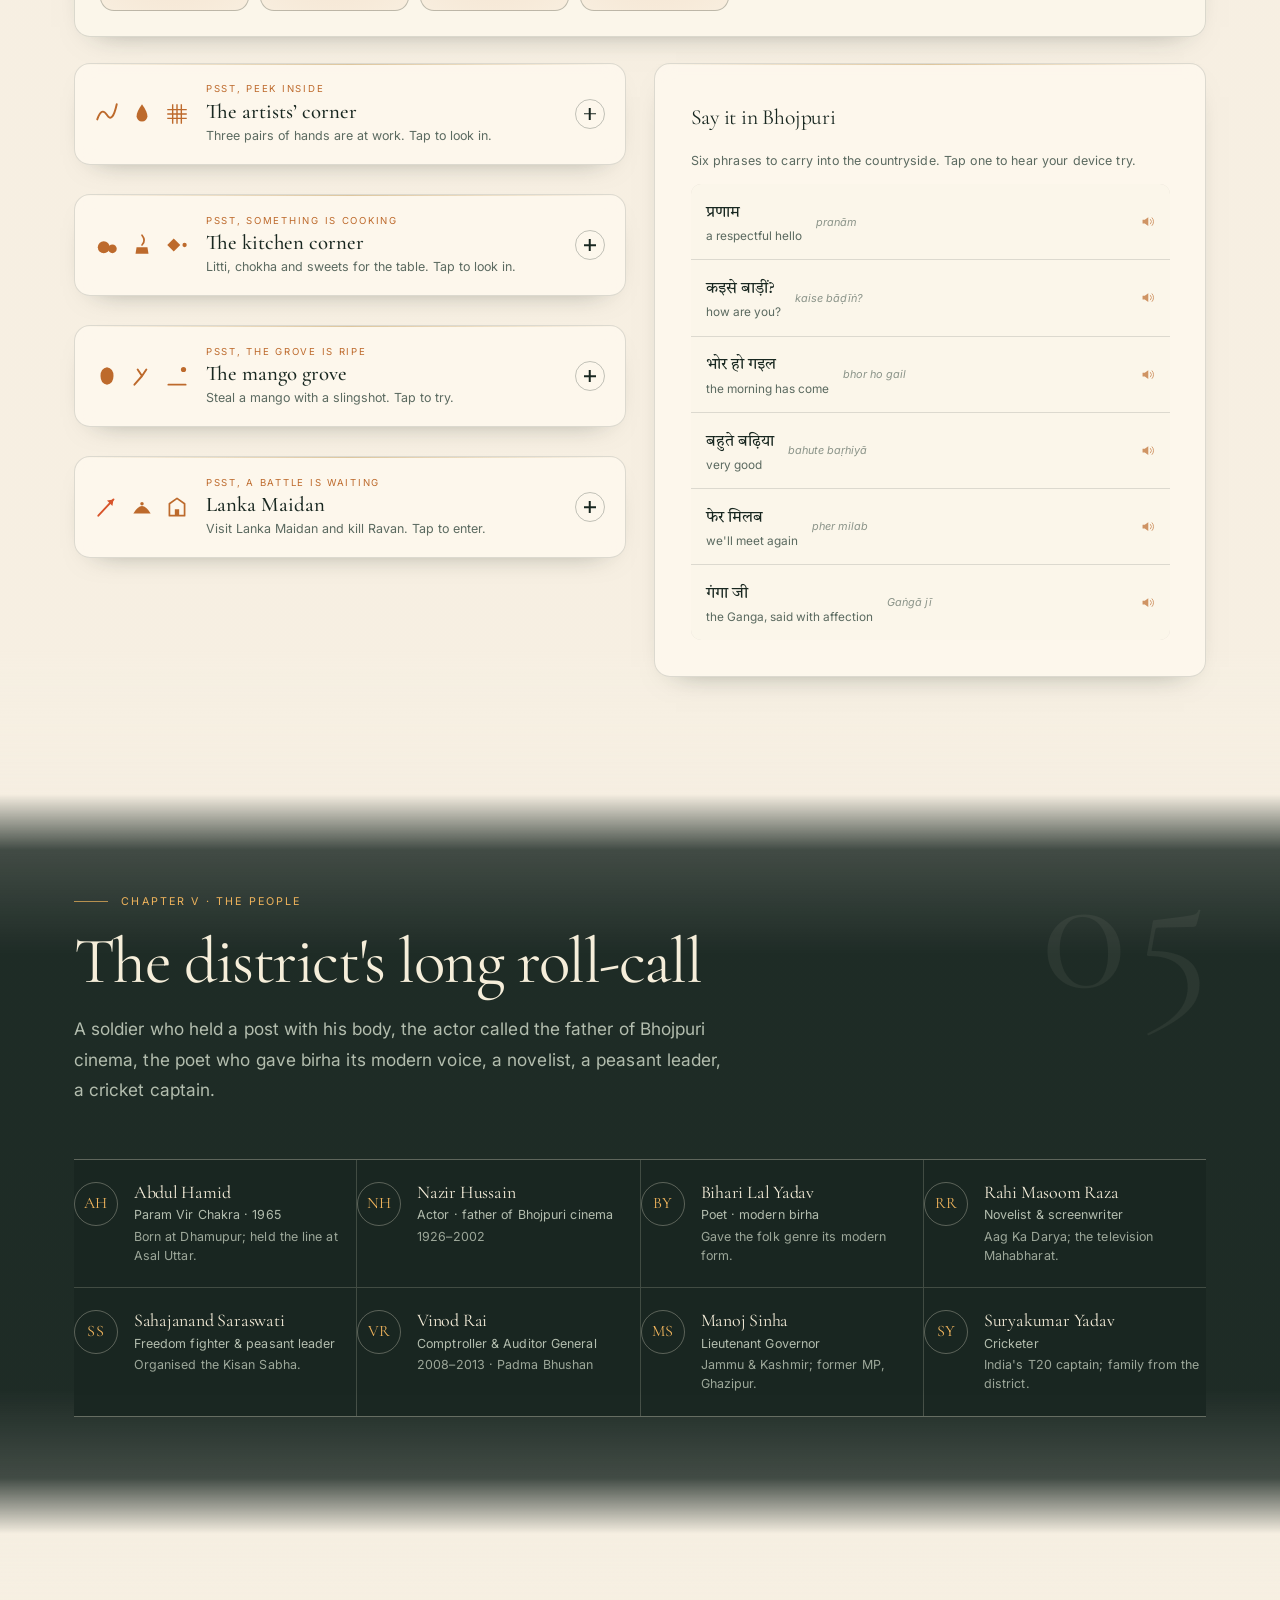
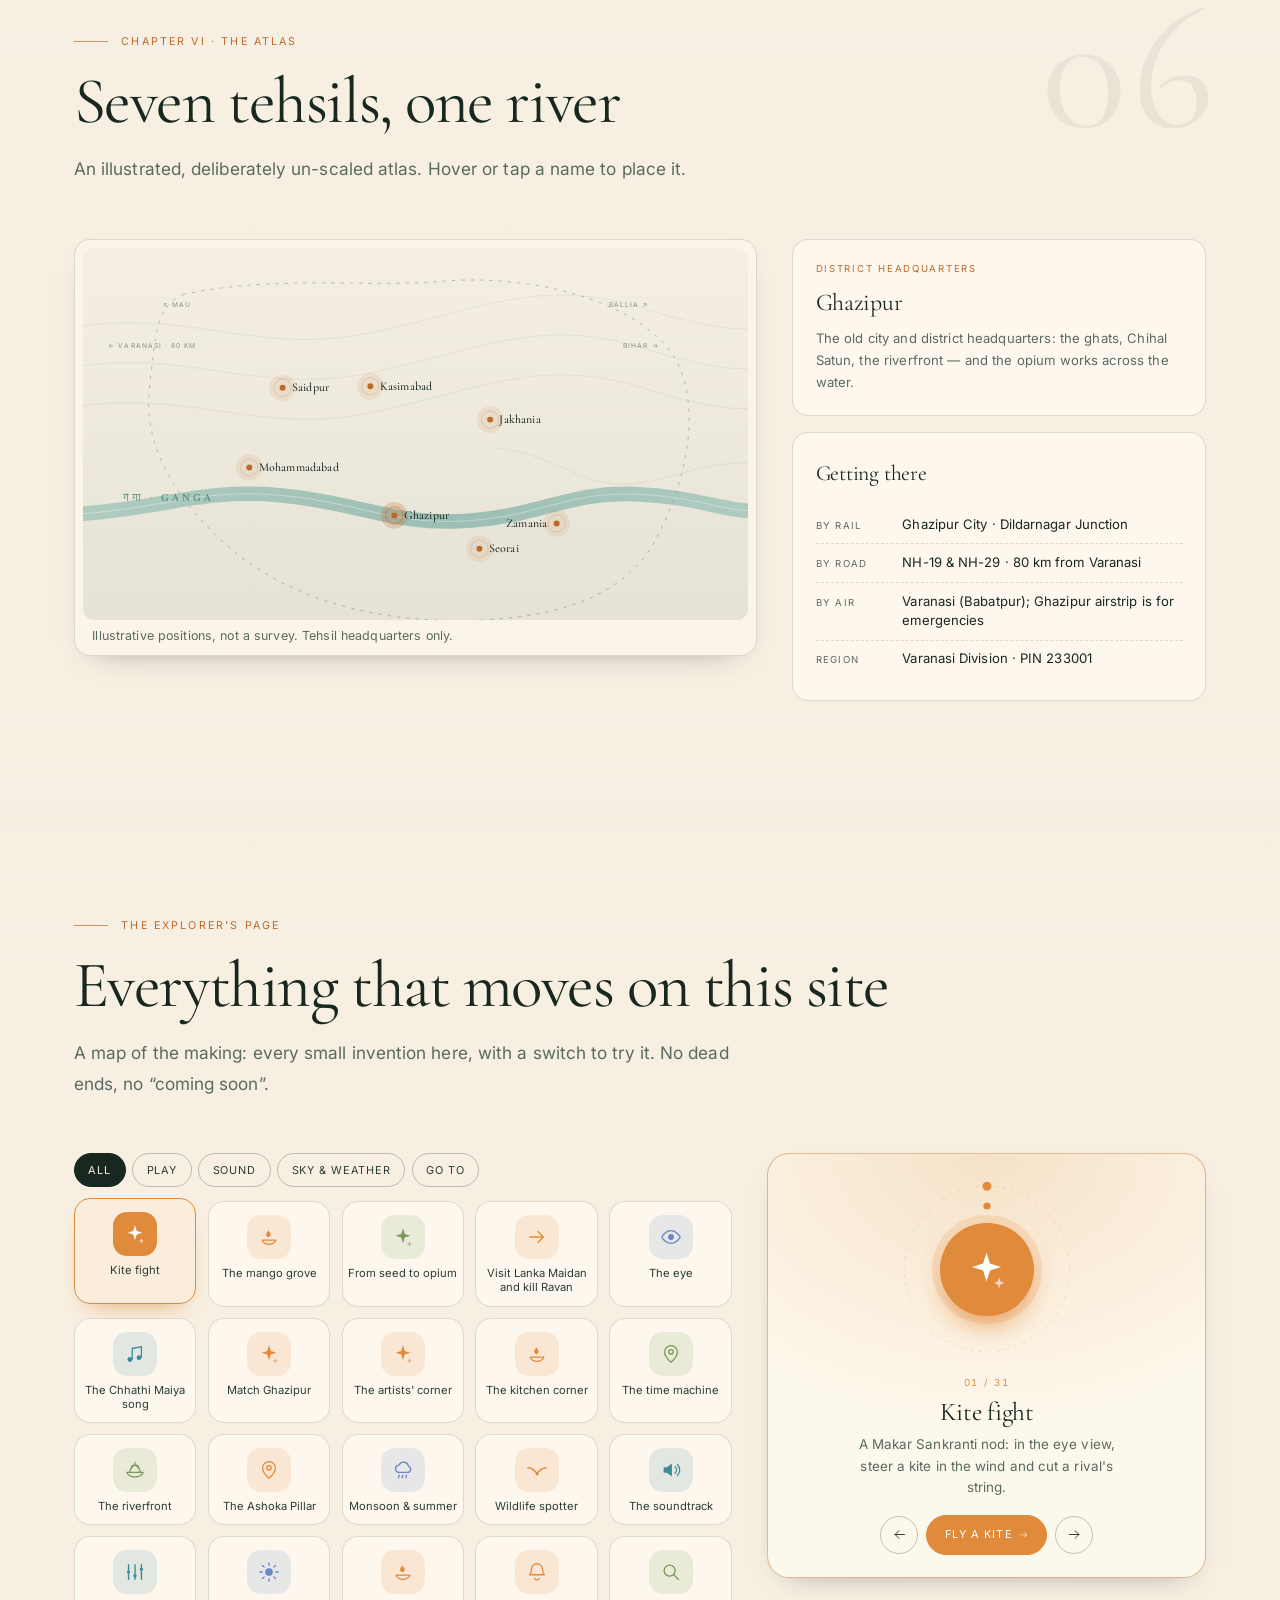
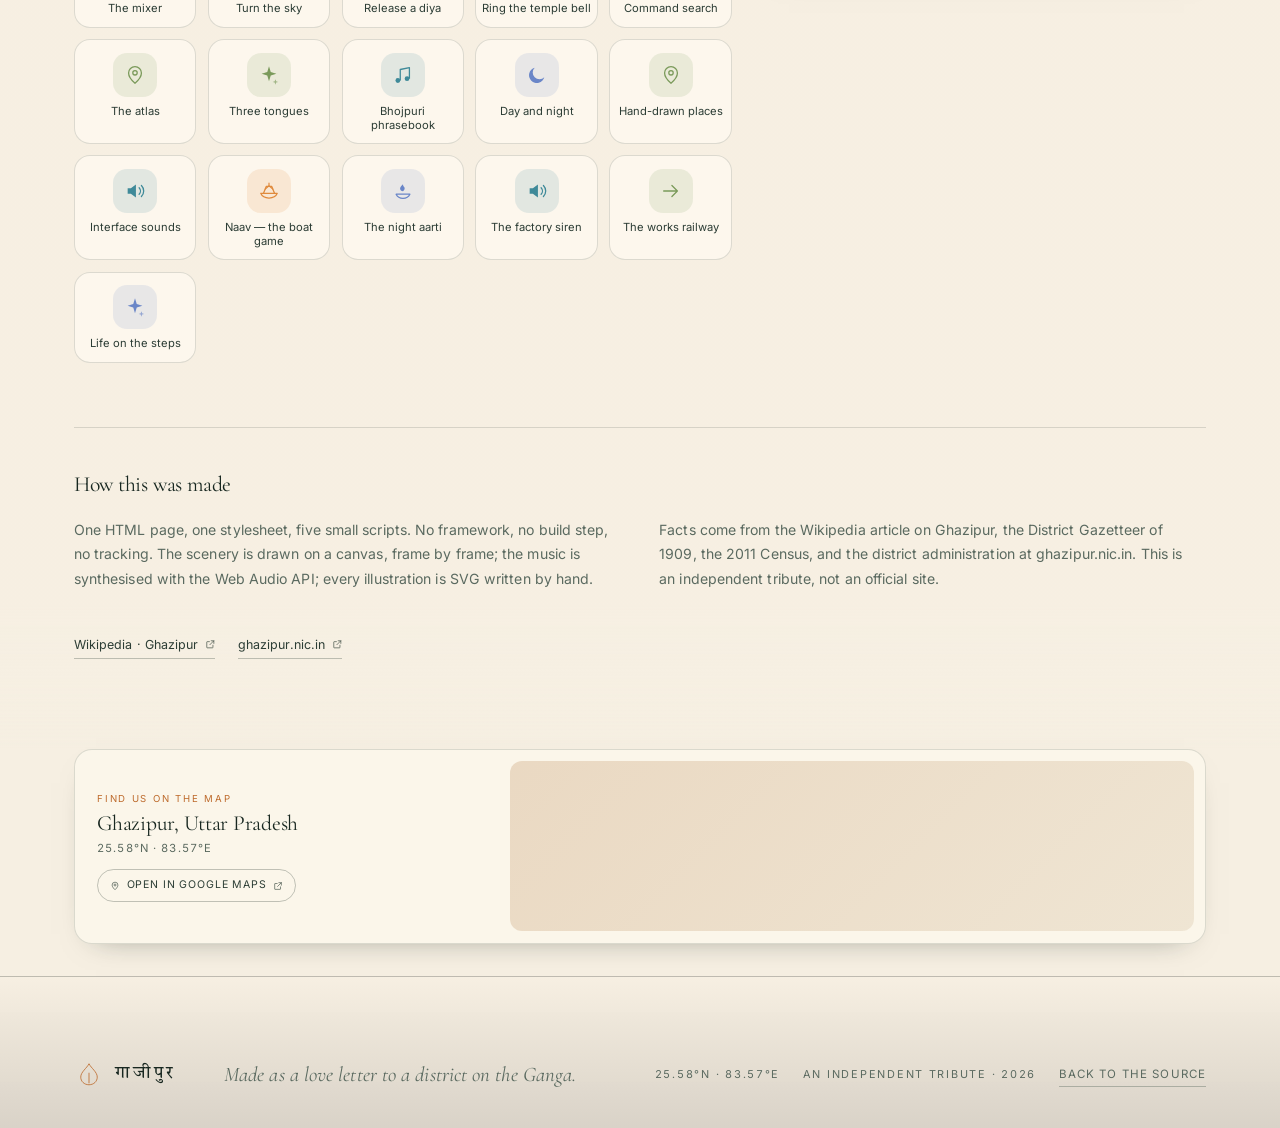
==== commit 20e52a0a: "Kite fight in the eye view and a mango slingshot game; Explore tiles" ====
--- a/index.html
+++ b/index.html
@@ -515,6 +515,14 @@
       <div class="living-col">
         <article class="panel art-nook rev" id="artNook"></article>
         <article class="panel art-nook kitchen-nook rev" id="kitchenNook"></article>
+        <article class="panel art-nook mango-nook rev" id="mangoNook">
+          <button type="button" class="an-head" id="mgHead" aria-expanded="false" aria-controls="mgBody">
+            <span class="an-ic" aria-hidden="true"><svg viewBox="0 0 24 24"><path d="M12 4q6 1 6 8t-6 8q-6-1-6-8t6-8z" fill="currentColor" class="mg-i1"/></svg><svg viewBox="0 0 24 24"><path d="M5 20l7-8M12 12l-4-6M12 12l4-6" stroke="currentColor" stroke-width="1.8" fill="none" stroke-linecap="round"/></svg><svg viewBox="0 0 24 24"><circle cx="18" cy="6" r="2.4" fill="currentColor" class="mg-i2"/><path d="M4 20h16" stroke="currentColor" stroke-width="1.6" stroke-linecap="round"/></svg></span>
+            <span class="an-txt"><i data-i18n="mango.kicker">Psst, the grove is ripe</i><b data-i18n="mango.title">The mango grove</b><em data-i18n="mango.lede">Steal a mango with a slingshot. Tap to try.</em></span>
+            <span class="an-plus" aria-hidden="true"></span>
+          </button>
+          <div class="an-body" id="mgBody"><div class="an-in"><div id="mgBox" class="mg-box"></div></div></div>
+        </article>
         <article class="panel art-nook lanka-nook rev" id="lankaNook">
           <button type="button" class="an-head" id="lkHead" aria-expanded="false" aria-controls="lkBody">
             <span class="an-ic" aria-hidden="true"><svg viewBox="0 0 24 24"><path d="M4 20 18 5" stroke="currentColor" stroke-width="1.8" stroke-linecap="round" fill="none" class="lk-i1"/><path d="M18 5l-1 6-5-5z" fill="currentColor"/></svg><svg viewBox="0 0 24 24"><path d="M4 18q8-14 16 0z" fill="currentColor" class="lk-i2"/><circle cx="12" cy="9" r="1.6" fill="currentColor"/></svg><svg viewBox="0 0 24 24"><path d="M5 20V9l7-5 7 5v11z" fill="none" stroke="currentColor" stroke-width="1.6" stroke-linejoin="round"/><path d="M10 20v-6h4v6" fill="currentColor"/></svg></span>
@@ -732,6 +740,7 @@
 <div class="view-bar" id="viewBar" hidden>
   <button type="button" class="view-more" id="viewMore" aria-expanded="false" aria-label="Controls"><svg class="ic"><use href="#i-sliders"/></svg></button>
   <p class="view-hint" id="viewHint" data-i18n="view.hint">Tap the eye or press Esc to return</p>
+  <button type="button" class="view-kite" id="viewKite" aria-label="Fly a kite" title="Fly a kite"><svg viewBox="0 0 24 24" class="ic"><path d="M12 2l7 9-7 11-7-11z" fill="currentColor"/><path d="M12 2v20M5 11h14" stroke="#fff" stroke-width="1" opacity=".7"/></svg></button>
   <button type="button" class="view-diya" id="viewDiya" data-i18n-aria="view.diya" aria-label="Release diyas" title="Release diyas"><svg class="ic"><use href="#i-lamp"/></svg></button>
   <div class="view-times view-seasons" role="group" data-i18n-aria="season.label" aria-label="Season of the river">
     <button type="button" data-vs="summer"><svg class="ic"><use href="#i-sun"/></svg><span data-i18n="season.summer">Summer</span></button>
@@ -837,6 +846,8 @@
 <script src="assets/js/poppy.js"></script>
 <script src="assets/js/kitchen.js"></script>
 <script src="assets/js/lanka.js"></script>
+<script src="assets/js/mango.js"></script>
+<script src="assets/js/kite.js"></script>
 <script src="assets/js/app.js"></script>
 <script src="assets/js/navfx.js"></script>
 </body>
--- a/assets/css/style.css
+++ b/assets/css/style.css
@@ -2608,3 +2608,98 @@
 .pc-smoke{ animation:pcSmoke 3s ease-out infinite; } @keyframes pcSmoke{ from{ transform:translateY(0) scale(.6); opacity:.6; } to{ transform:translateY(-22px) scale(1.8); opacity:0; } }
 html[lang="hi"] .pc-head i{ text-transform:none; letter-spacing:.02em; }
 @media (prefers-reduced-motion:reduce){ .pc-sc *{ animation:none !important; } }
+
+/* ── poppy chapter layout: prose and facts match in height; the crop story spans the width ── */
+.poppy-grid{ align-items:stretch; }
+.poppy-side{ display:contents; }
+.poppy-facts{ height:100%; grid-auto-rows:1fr; }
+.poppy-cult{
+  grid-column:1 / -1; display:grid; grid-template-columns:minmax(0,1.15fr) minmax(0,1fr);
+  gap:clamp(1rem,3vw,2.2rem); align-items:center; padding:clamp(.9rem,2vw,1.4rem);
+}
+.poppy-cult .pc-stage{ aspect-ratio:16/9; width:100%; }
+.pc-info{ display:flex; flex-direction:column; justify-content:center; min-width:0; }
+.pc-head b{ font-size:clamp(1.3rem,2.4vw,1.8rem); line-height:1.1; }
+.pc-cap{ min-height:0; font-size:.9rem; margin:.8rem 0 .6rem; } .pc-cap b{ font-size:1.25rem; }
+.pc-dots{ gap:.35rem; } .pc-dots button{ height:6px; }
+@media (max-width:1000px){ .poppy-side{ display:contents; } }
+@media (max-width:760px){
+  .poppy-cult{ grid-template-columns:1fr; gap:.8rem; padding:.8rem; }
+  .pc-cap{ font-size:.84rem; min-height:7.4em; margin-top:.2rem; }
+  .pc-dots button{ height:8px; }
+  .poppy-facts{ height:auto; }
+}
+
+/* ── a compact Poppy intro ── */
+.poppy-grid{ align-items:center; gap:clamp(.8rem,2vw,1.4rem); }
+.poppy-grid > .panel{ padding:clamp(.9rem,1.8vw,1.3rem); }
+.poppy-grid > .panel p{ font-size:.86rem; line-height:1.6; margin:0 0 .55rem; }
+.poppy-grid > .panel p:last-child{ margin-bottom:0; }
+.poppy-facts{ height:auto; grid-auto-rows:auto; align-self:center; }
+.poppy-facts .fact{ padding:.8rem .9rem; gap:.1rem; }
+.poppy-facts .fact b{ font-size:1.5rem; }
+.poppy-facts .fact span{ font-size:.7rem; line-height:1.35; }
+.poppy-cult{ padding:.8rem; gap:1rem; } .poppy-cult .pc-stage{ aspect-ratio:16/8.5; } .pc-cap{ font-size:.84rem; margin:.5rem 0 .4rem; } .pc-head b{ font-size:1.3rem; }
+@media (max-width:760px){ .poppy-grid > .panel p{ font-size:.82rem; } .poppy-facts .fact{ padding:.65rem .75rem; } .poppy-facts .fact b{ font-size:1.3rem; } }
+
+/* ══ the sound player, attached to the navbar ═════════════════ */
+.audio-dock.in-nav{
+  position:relative; left:auto; bottom:auto; z-index:2; gap:.5rem; padding:3px 4px 3px 3px; margin-right:.35rem; height:36px; max-width:none;
+  background:color-mix(in srgb, var(--paper) 55%, transparent); border:1px solid var(--line); box-shadow:none;
+  animation:dockIn .9s var(--ease-out) .5s backwards;
+}
+@keyframes dockIn{ from{ opacity:0; transform:translateY(-10px) scale(.9); } to{ opacity:1; transform:none; } }
+.audio-dock.in-nav .dock-meta{ display:none; }
+.audio-dock.in-nav .dock-play{ width:28px; height:28px; min-width:28px; min-height:28px; }
+.audio-dock.in-nav .dock-play .ic{ width:12px; height:12px; }
+.audio-dock.in-nav .dock-bars{ height:14px; margin:0 .1rem; }
+.audio-dock.in-nav .dock-more{ width:28px; height:28px; min-width:28px; min-height:28px; padding:0; display:grid; place-items:center; border-radius:50%; }
+.audio-dock.in-nav .dock-more span{ display:none; }
+.audio-dock.in-nav[data-on="true"]{ border-color:color-mix(in srgb, var(--accent) 55%, var(--line)); box-shadow:0 0 0 3px color-mix(in srgb, var(--accent) 14%, transparent), 0 6px 18px -8px var(--accent); }
+.audio-dock.in-nav[data-on="true"] .dock-play{ animation:dockPulse 2.4s ease-in-out infinite; }
+@keyframes dockPulse{ 0%,100%{ box-shadow:0 0 0 0 color-mix(in srgb, var(--accent) 55%, transparent); } 50%{ box-shadow:0 0 0 6px transparent; } }
+.audio-dock.in-nav:hover{ border-color:var(--line-strong); }
+/* the mixer drops down from the navbar */
+.mixer.in-nav{ position:fixed; top:4.2rem; right:clamp(.8rem,2vw,1.5rem); left:auto; bottom:auto; transform-origin:top right; animation:mixDrop .4s var(--ease-out); }
+@keyframes mixDrop{ from{ opacity:0; transform:translateY(-10px) scale(.96); } to{ opacity:1; transform:none; } }
+.mixer.in-nav::before{ content:""; position:absolute; top:-6px; right:2.2rem; width:12px; height:12px; background:inherit; border-left:1px solid var(--line-strong); border-top:1px solid var(--line-strong); transform:rotate(45deg); }
+body.view-mode .site-head .head-tools > #audioDock{ opacity:1; pointer-events:auto; }
+body.view-mode .site-head{ pointer-events:none; } body.view-mode .site-head .head-tools > #audioDock, body.view-mode .site-head #viewBtn{ pointer-events:auto; }
+/* the old bottom-left spot is free now */
+.song-bar{ bottom:1.2rem; } body.view-mode .song-bar{ bottom:1.2rem; }
+@media (max-width:620px){
+  .audio-dock.in-nav{ margin-right:0; height:34px; gap:.15rem; padding:2px; }
+  .audio-dock.in-nav .dock-bars{ display:none; }
+  .audio-dock.in-nav .dock-play, .audio-dock.in-nav .dock-more{ width:30px; height:30px; min-width:30px; min-height:30px; }
+  .song-bar{ bottom:1rem; } .view-bar{ bottom:1.6rem; } .view-bar .view-diya{ bottom:1rem; }
+  .mixer.in-nav{ top:3.9rem; right:.6rem; }
+}
+@media (max-width:420px){ .lang button{ min-width:26px; } .brand-mark{ width:22px; height:22px; } }
+@media (max-width:360px){ .brand{ display:none; } .audio-dock.in-nav .dock-more{ display:none; } }
+@media (max-width:480px){ .brand-text{ display:none; } .brand{ min-width:34px; } }
+
+/* ══ kite fight ══ */
+.view-bar .view-kite{ position:fixed; right:4.1rem; bottom:1.2rem; width:44px; height:44px; padding:0; border-radius:50%; display:grid; place-items:center; color:#fff; background:linear-gradient(160deg,#e45a4a,#b8322a); border:0; box-shadow:0 10px 24px -12px rgba(120,20,10,.7); transition:transform .25s, opacity .3s; animation:kiteBob 3s ease-in-out infinite; }
+.view-kite .ic{ width:22px; height:22px; } .view-kite:hover{ transform:translateY(-2px) rotate(-8deg); }
+.view-kite.is-off{ opacity:.35; filter:grayscale(.8); animation:none; cursor:not-allowed; }
+@keyframes kiteBob{ 0%,100%{ transform:translateY(0) rotate(-4deg); } 50%{ transform:translateY(-4px) rotate(5deg); } }
+@media (max-width:620px){ .view-bar .view-kite{ right:3.4rem; bottom:1rem; width:40px; height:40px; } }
+.kite-canvas{ position:fixed; inset:0; z-index:91; touch-action:none; cursor:crosshair; } .kite-canvas[hidden], .kite-hud[hidden]{ display:none; }
+.kite-hud{ position:fixed; inset:0; z-index:93; pointer-events:none; color:#fff; font-family:var(--sans); }
+.kg-stats{ position:absolute; top:4.6rem; left:1rem; display:flex; gap:.9rem; align-items:center; padding:.45rem .8rem; border-radius:999px; background:rgba(20,14,10,.55); -webkit-backdrop-filter:blur(8px); backdrop-filter:blur(8px); font-size:.8rem; }
+.kg-stats i{ font-style:normal; font-size:.58rem; letter-spacing:.14em; text-transform:uppercase; opacity:.8; margin-right:.35rem; } .kg-stats b{ font-family:var(--serif); font-size:1.2rem; font-weight:500; } .kg-lives{ color:#ff8a7a; letter-spacing:.1em; }
+.kg-exit{ position:absolute; top:4.6rem; right:1rem; pointer-events:auto; padding:.45rem .9rem; border-radius:999px; background:rgba(20,14,10,.55); color:#fff; border:1px solid rgba(255,255,255,.25); font-size:.68rem; letter-spacing:.08em; text-transform:uppercase; }
+.kg-tip{ position:absolute; left:50%; bottom:5.6rem; transform:translateX(-50%); width:min(440px,86vw); margin:0; padding:.55rem .9rem; border-radius:14px; background:rgba(20,14,10,.62); font-size:.78rem; line-height:1.5; text-align:center; opacity:0; transition:opacity .5s; } .kg-tip.is-on{ opacity:1; }
+.kg-over{ position:absolute; left:50%; top:42%; transform:translate(-50%,-50%); pointer-events:auto; text-align:center; padding:1.2rem 1.6rem; border-radius:18px; background:rgba(20,14,10,.8); -webkit-backdrop-filter:blur(10px); backdrop-filter:blur(10px); } .kg-over[hidden]{ display:none; }
+.kg-over b{ display:block; font-family:var(--serif); font-weight:500; font-size:1.5rem; } .kg-over p{ margin:.3rem 0 .8rem; font-size:.85rem; opacity:.85; } .kg-over div{ display:flex; gap:.5rem; justify-content:center; }
+.kg-over button{ padding:.5rem 1rem; border-radius:999px; border:1px solid rgba(255,255,255,.3); color:#fff; font-size:.7rem; letter-spacing:.08em; text-transform:uppercase; } .kg-again{ background:#e08a3c; border-color:#e08a3c !important; color:#241509 !important; }
+body.kite-on .view-bar .view-times, body.kite-on .view-hint{ opacity:.0; pointer-events:none; }
+@media (max-width:620px){ .kg-stats{ top:4.2rem; left:.6rem; gap:.6rem; padding:.35rem .6rem; } .kg-exit{ top:4.2rem; right:.6rem; } .kg-stats i{ display:none; } }
+/* ══ the mango grove ══ */
+.mg-box{ position:relative; } .mg-hud{ display:flex; gap:1rem; flex-wrap:wrap; align-items:baseline; margin-bottom:.5rem; font-size:.8rem; } .mg-hud i{ font-style:normal; font-size:.58rem; letter-spacing:.14em; text-transform:uppercase; color:var(--soft); margin-right:.3rem; } .mg-hud b{ font-family:var(--serif); font-size:1.2rem; font-weight:500; } .mg-lives{ color:#d8433a; letter-spacing:.1em; }
+.mg-wrap{ position:relative; border-radius:14px; overflow:hidden; border:1px solid var(--line); background:#cfe3ee; } .mg-wrap canvas{ display:block; width:100%; aspect-ratio:640/400; touch-action:none; cursor:grab; }
+.mg-over{ position:absolute; inset:0; display:grid; place-content:center; justify-items:center; gap:.4rem; text-align:center; background:rgba(20,14,10,.7); color:#fff; } .mg-over[hidden]{ display:none; } .mg-over b{ font-family:var(--serif); font-weight:500; font-size:1.5rem; } .mg-over p{ margin:0 0 .5rem; font-size:.85rem; }
+.mg-status{ margin:.6rem 0 0; min-height:1.4em; font-family:var(--serif); font-size:1.05rem; }
+.mg-i1{ animation:knRoll 2.6s ease-in-out infinite; transform-box:fill-box; } .mg-i2{ animation:knRoll 2s ease-in-out infinite; transform-box:fill-box; }
+html[lang="hi"] .mg-hud i, html[lang="hi"] .kg-stats i, html[lang="hi"] .kg-exit{ text-transform:none; letter-spacing:.02em; }
+@media (prefers-reduced-motion:reduce){ .view-kite, .mg-i1, .mg-i2{ animation:none !important; } }
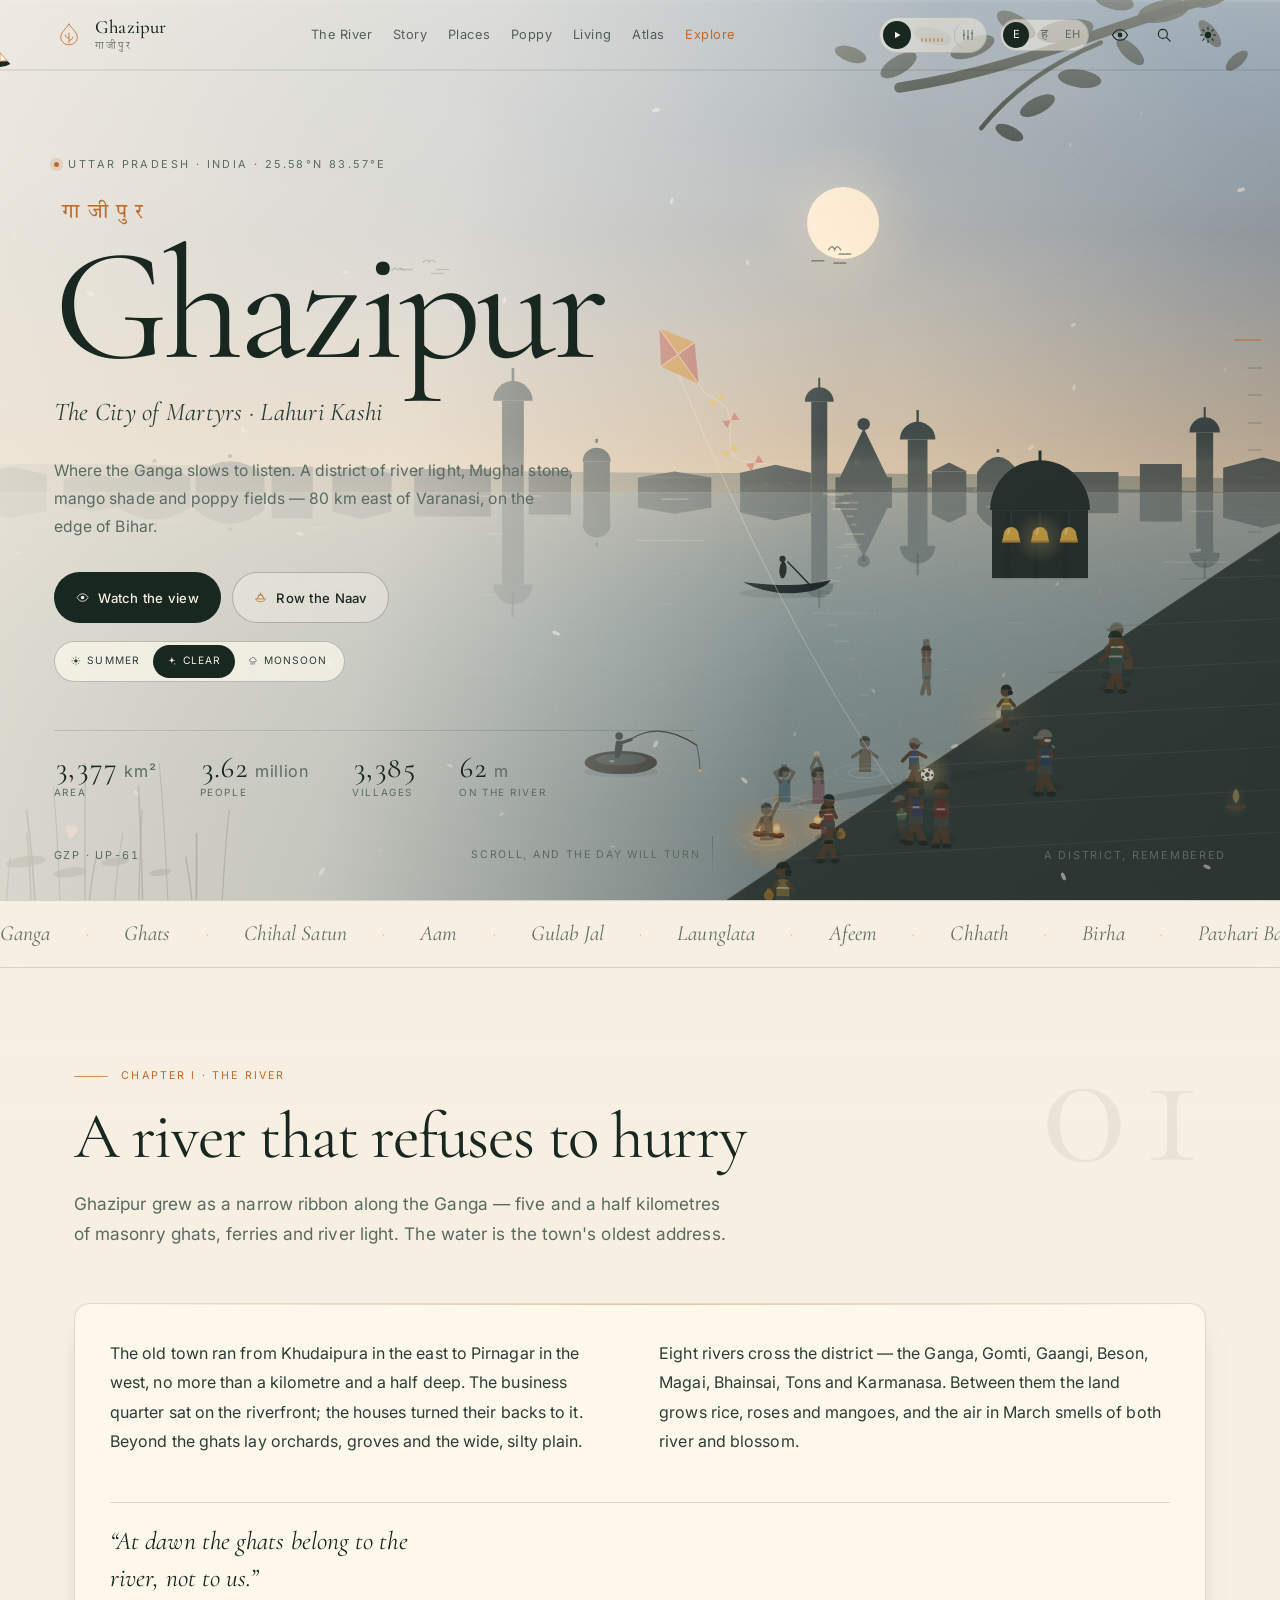
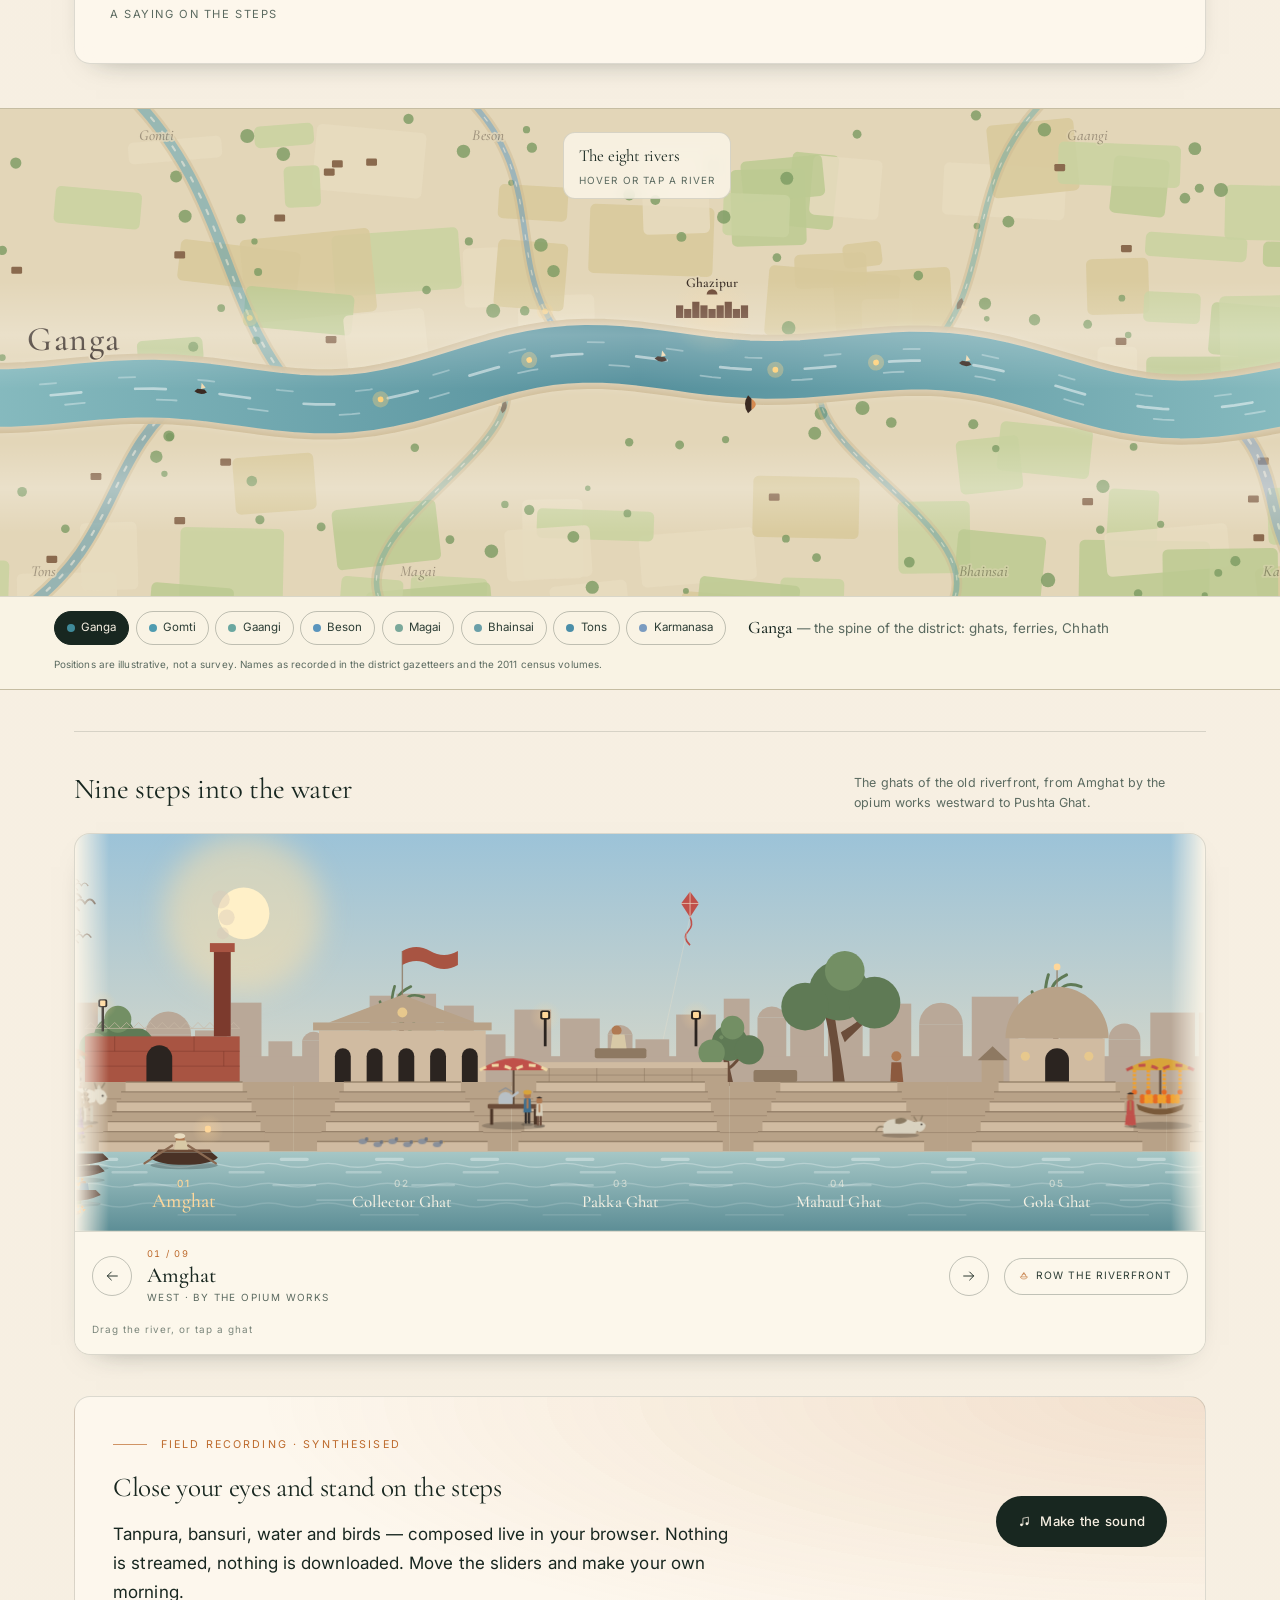
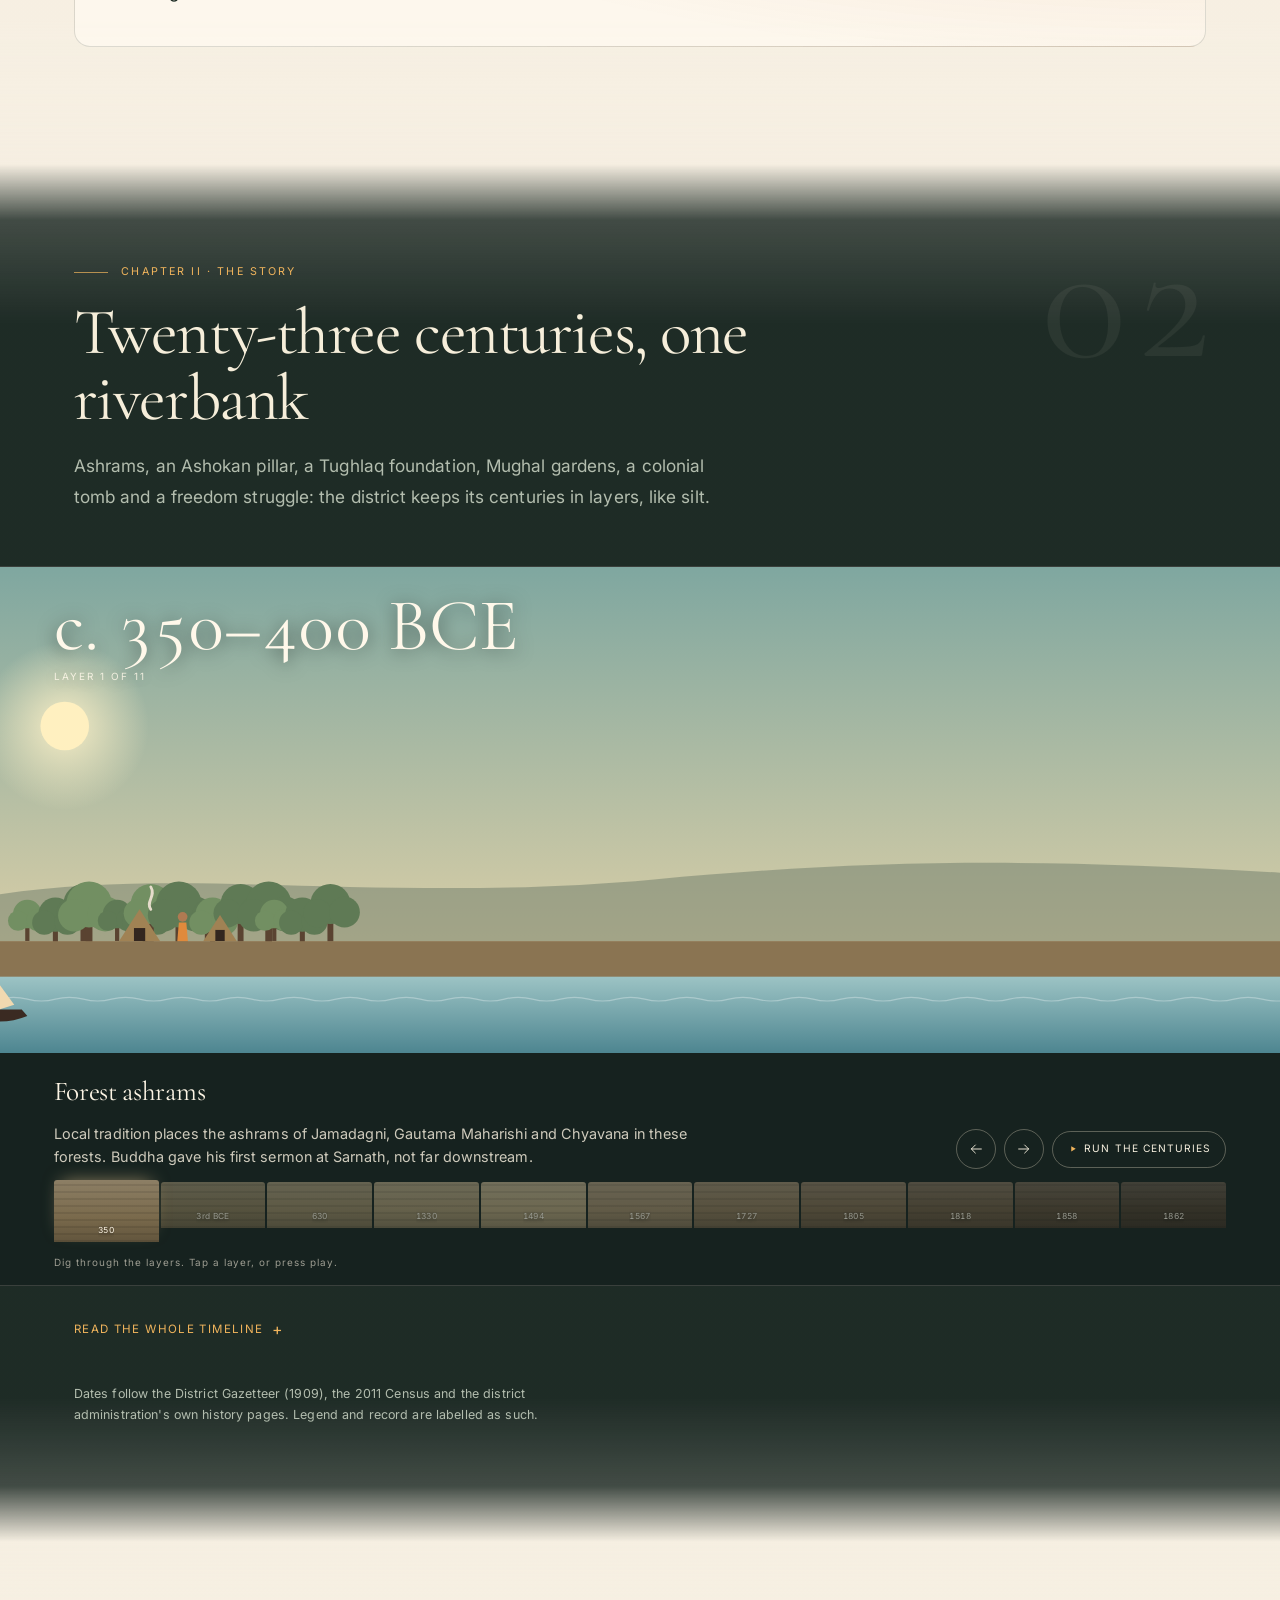
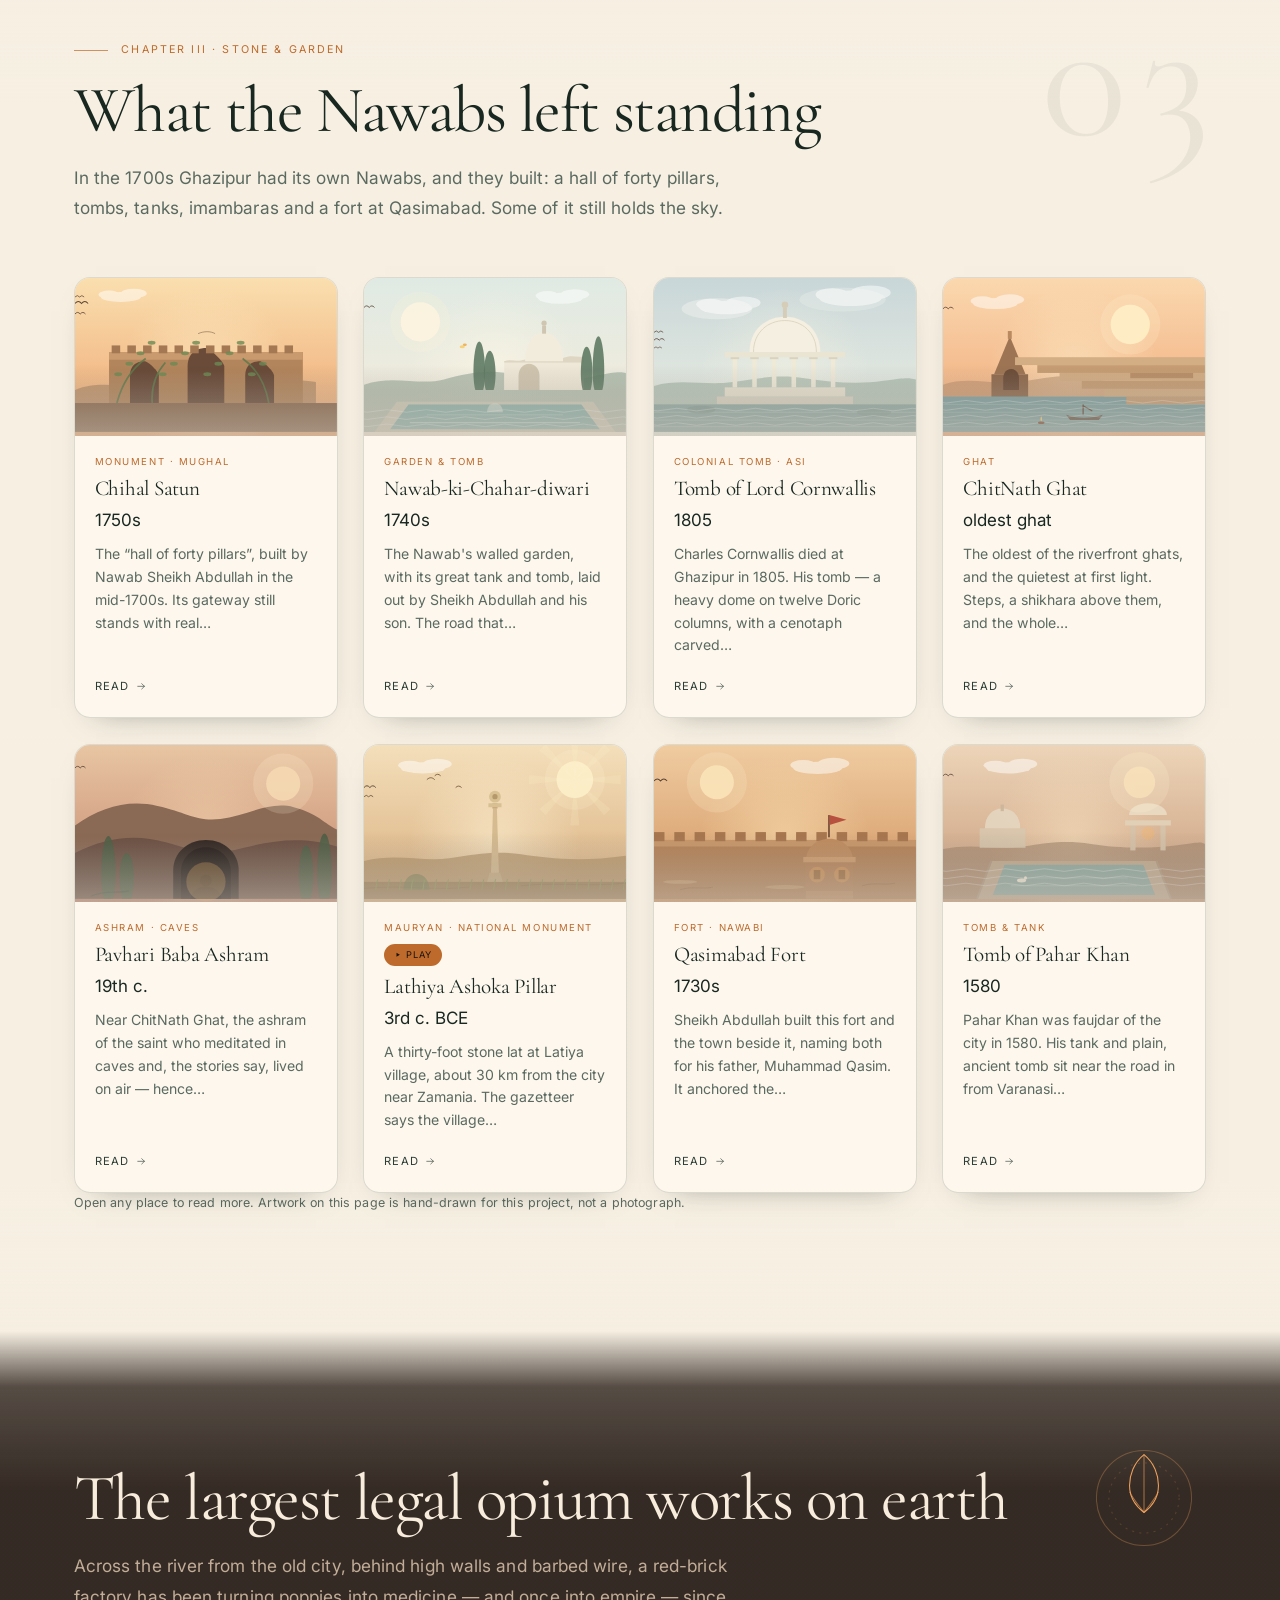
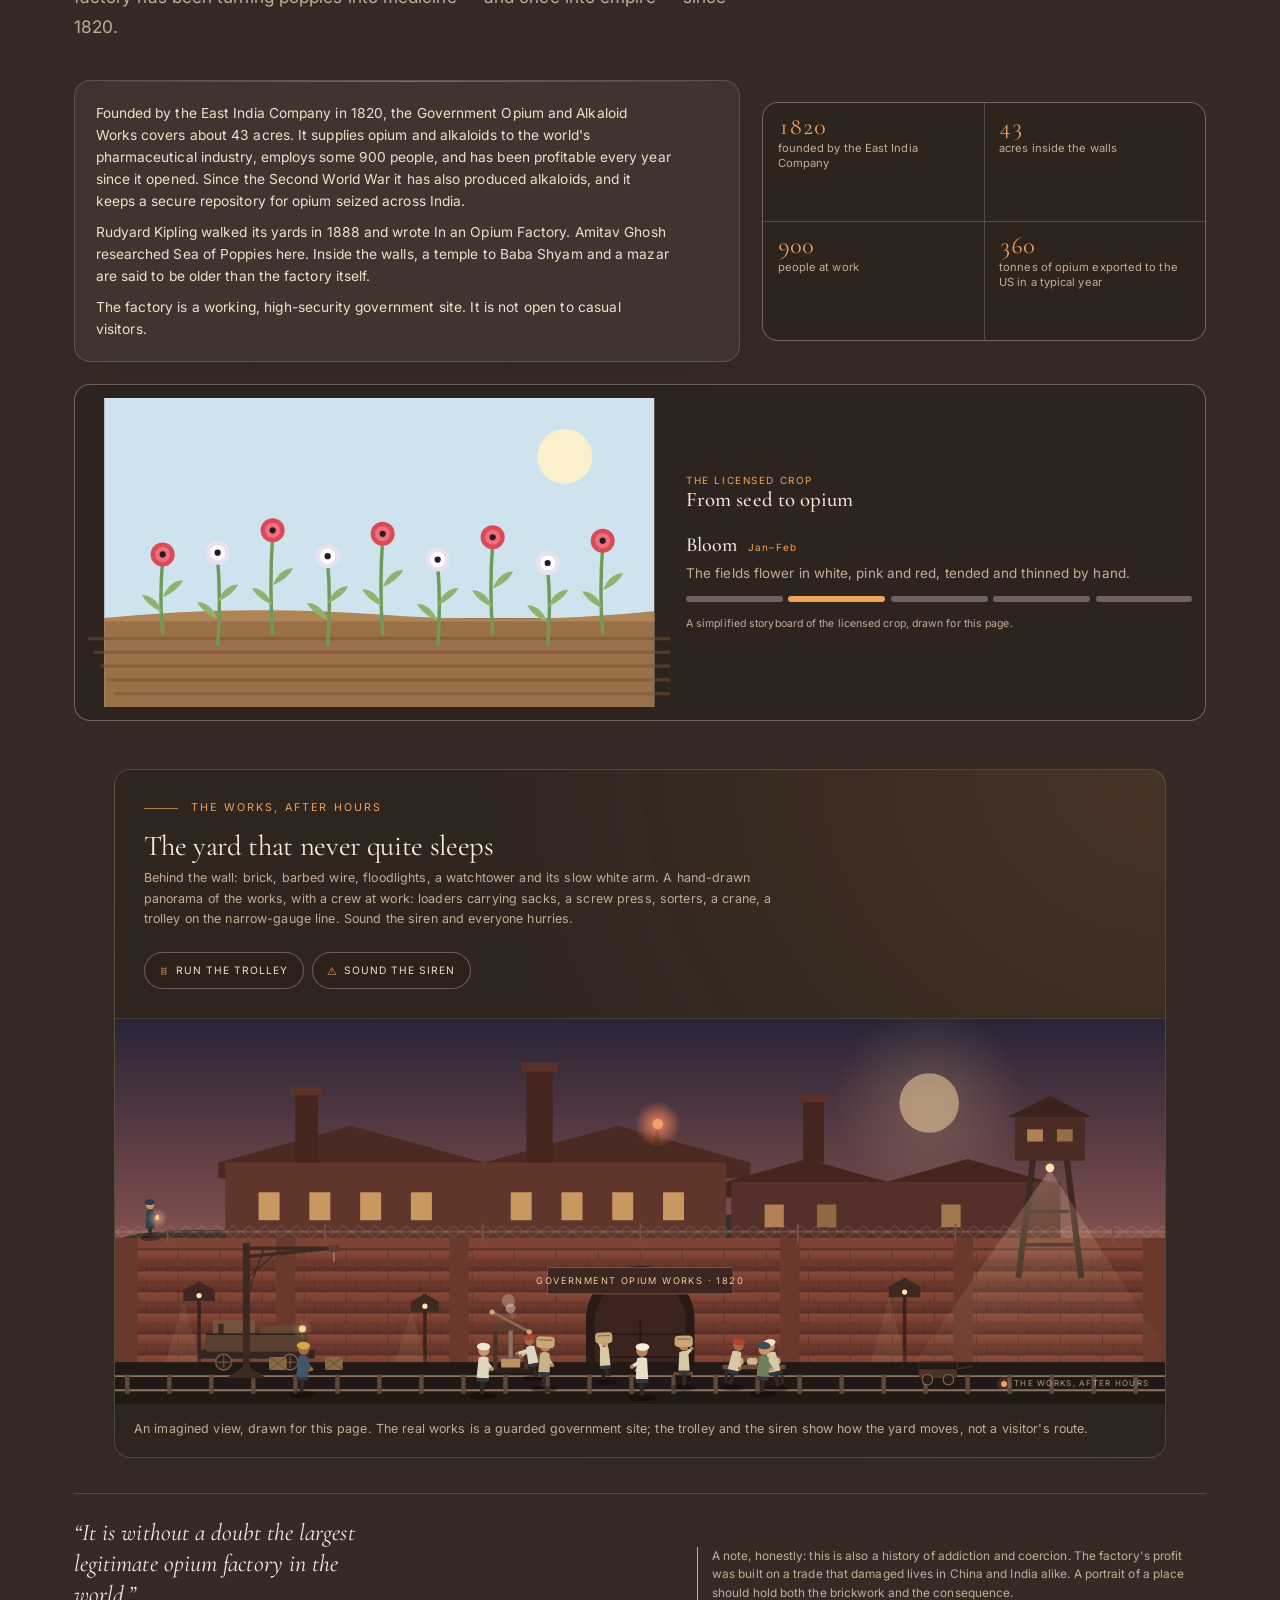
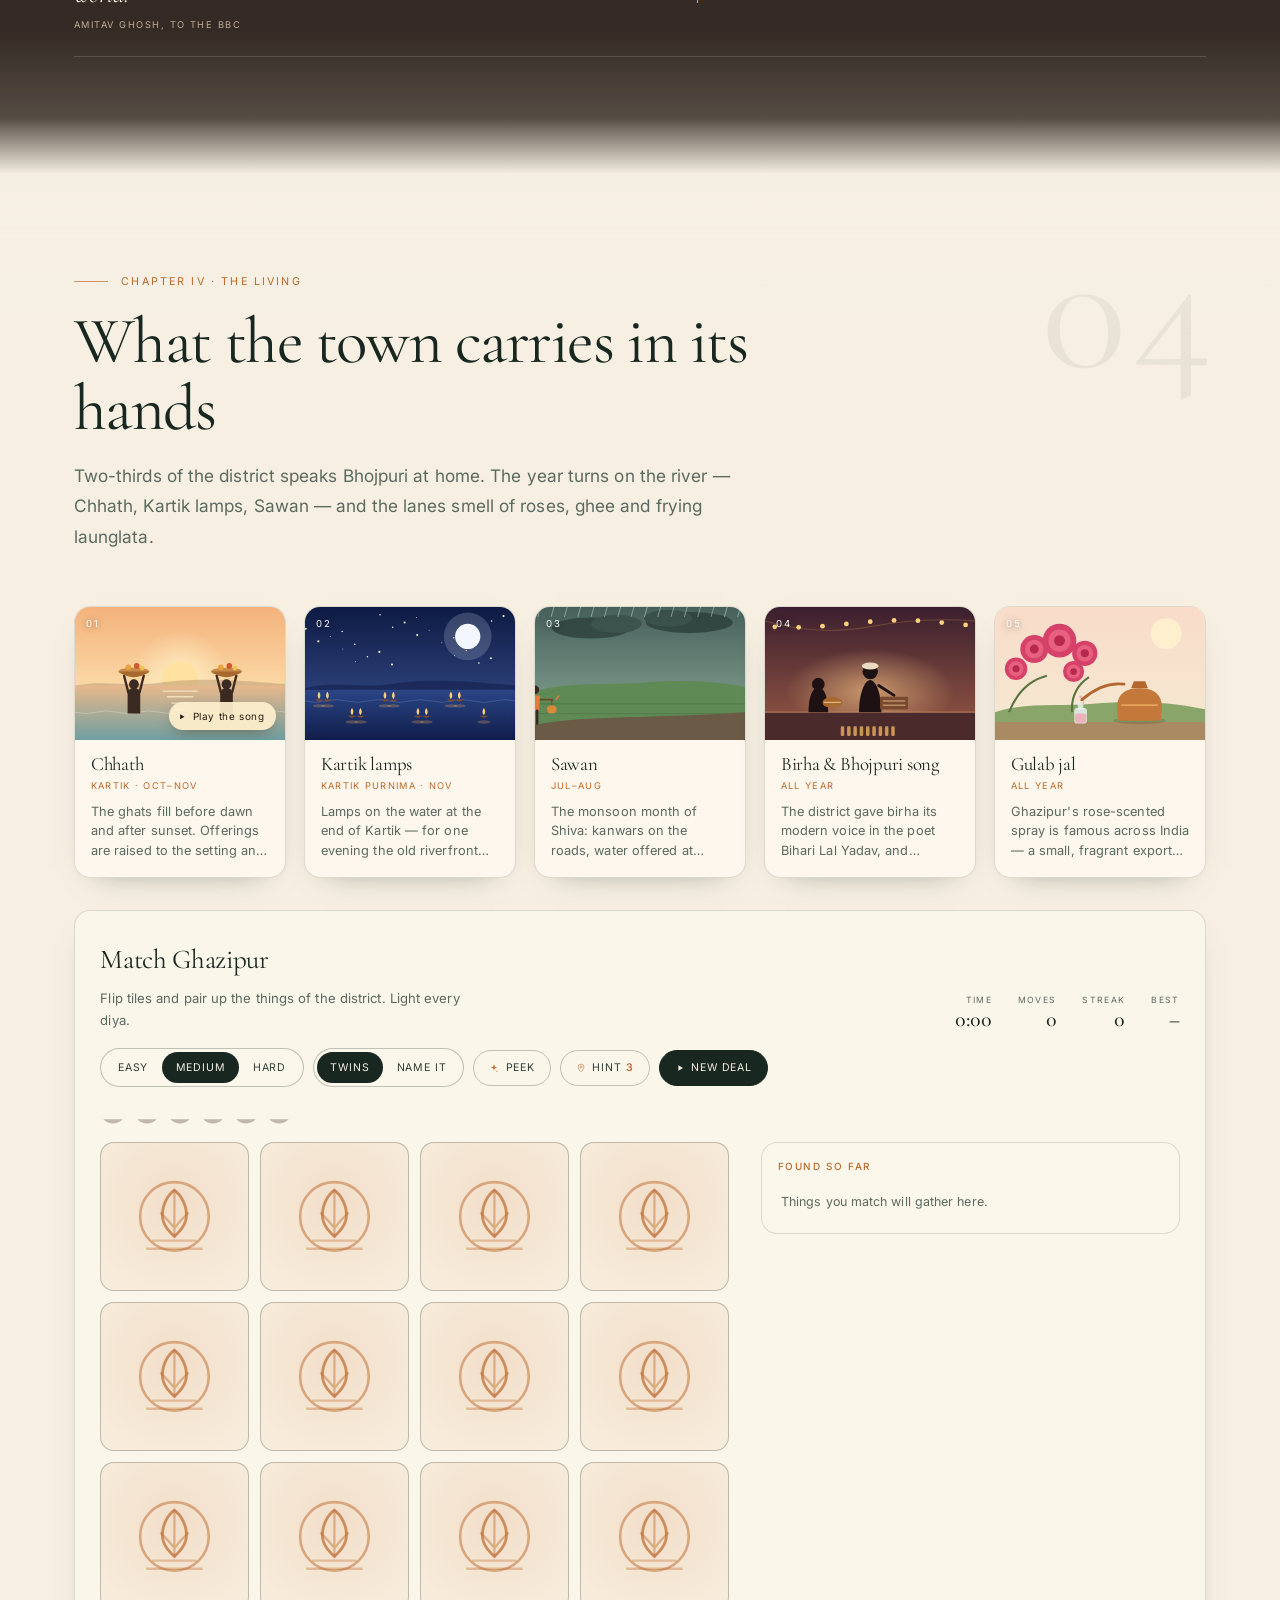
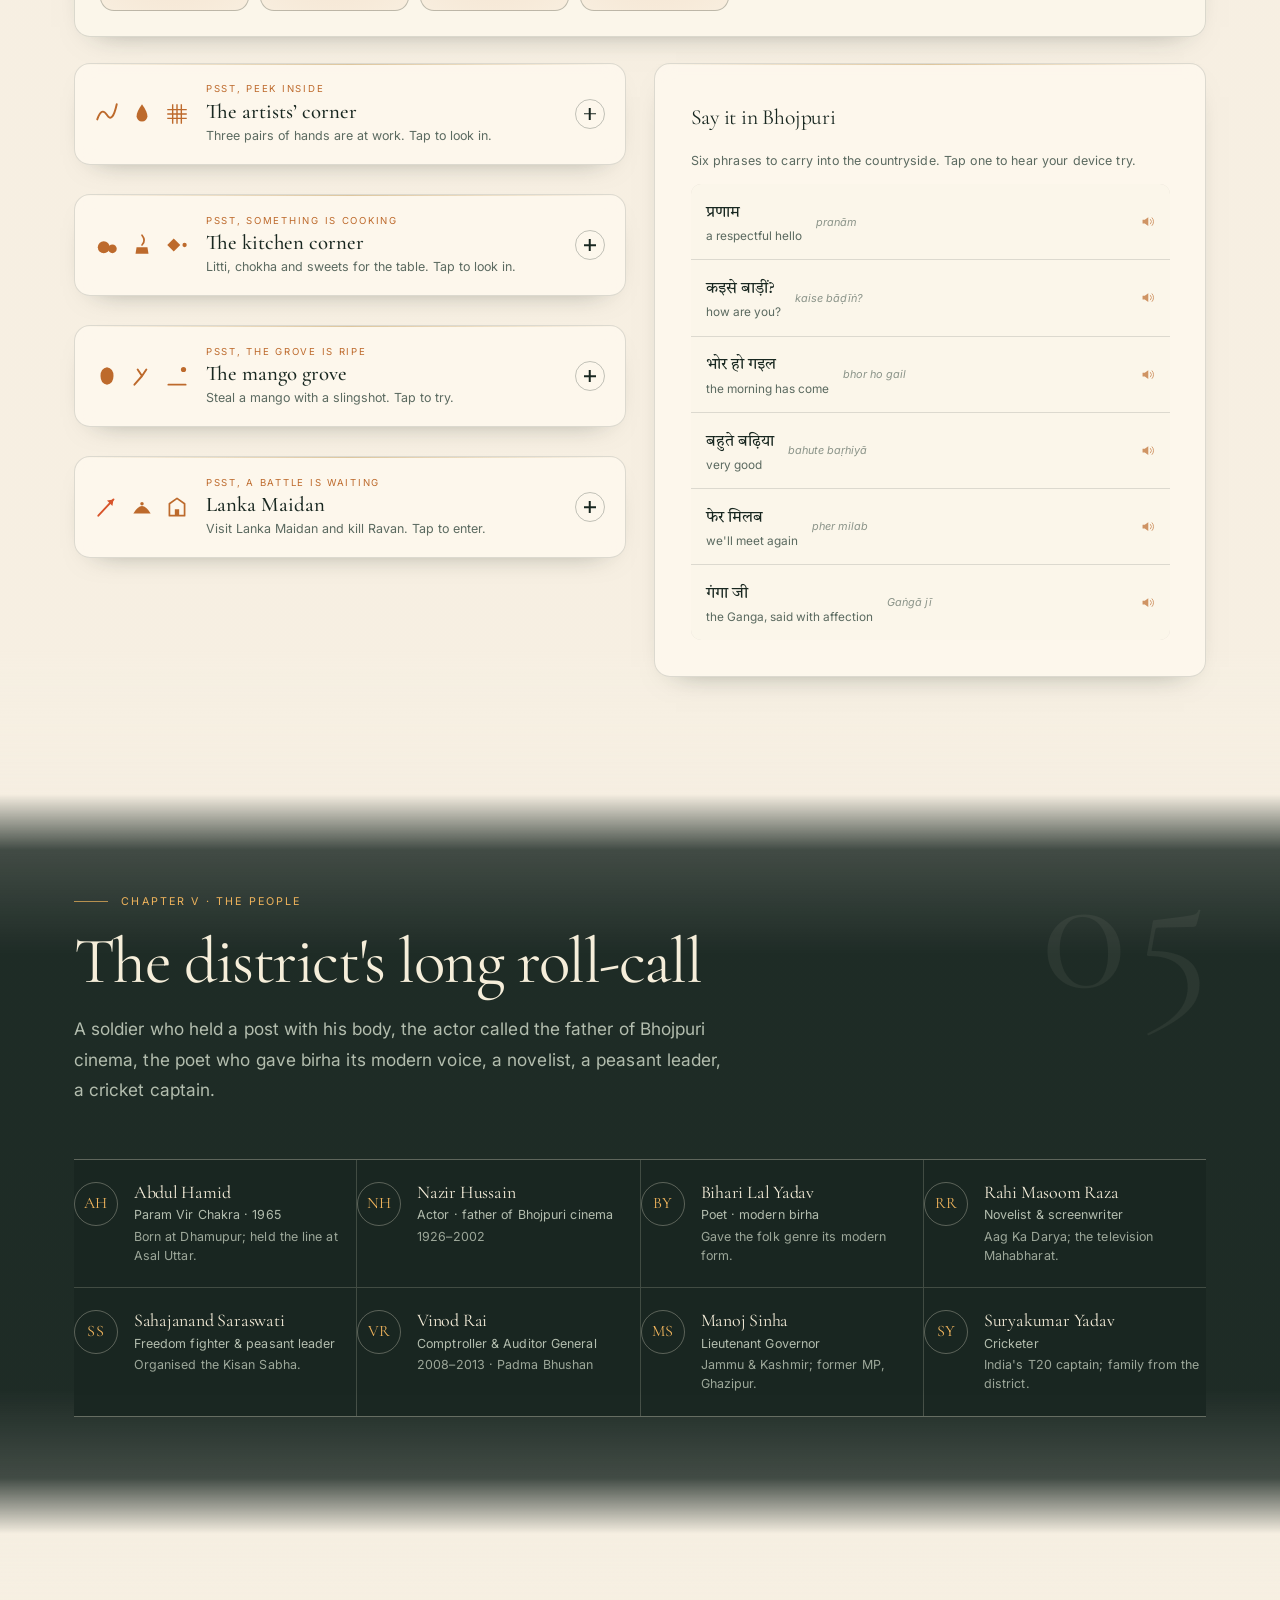
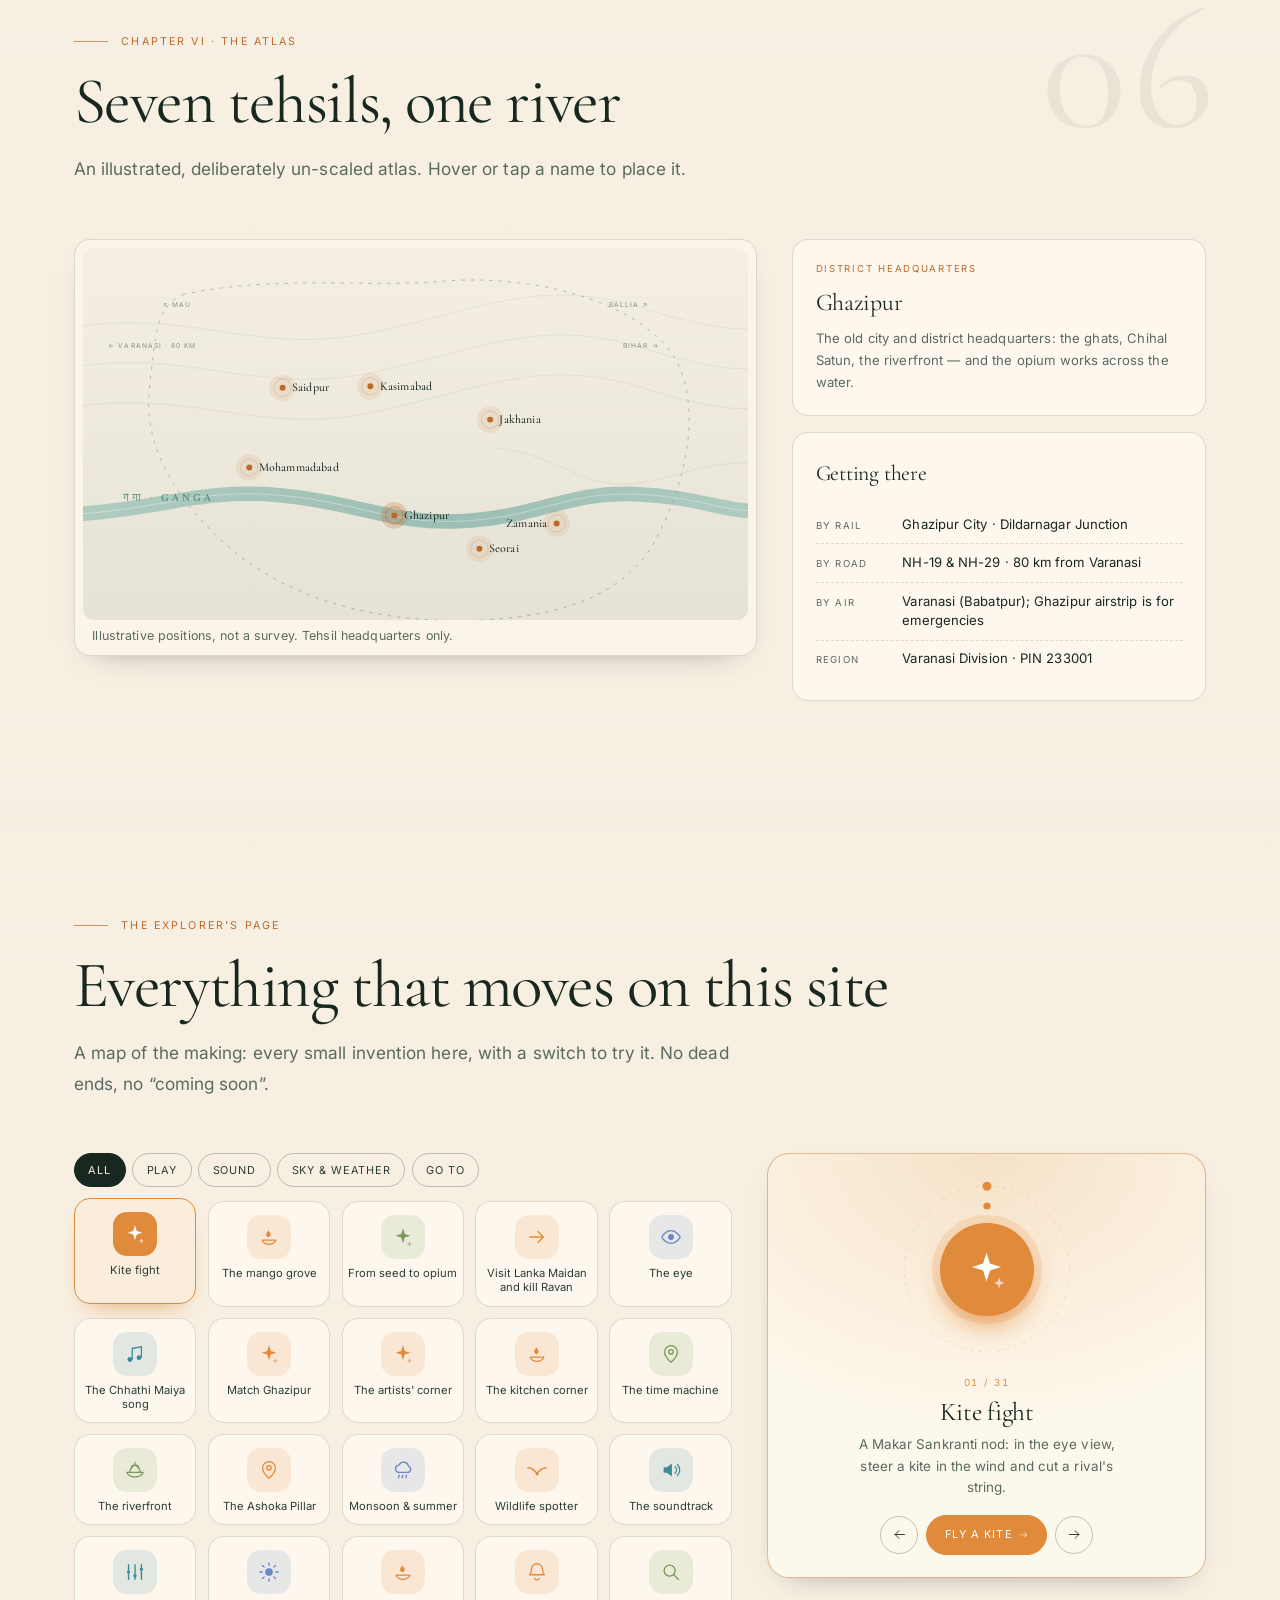
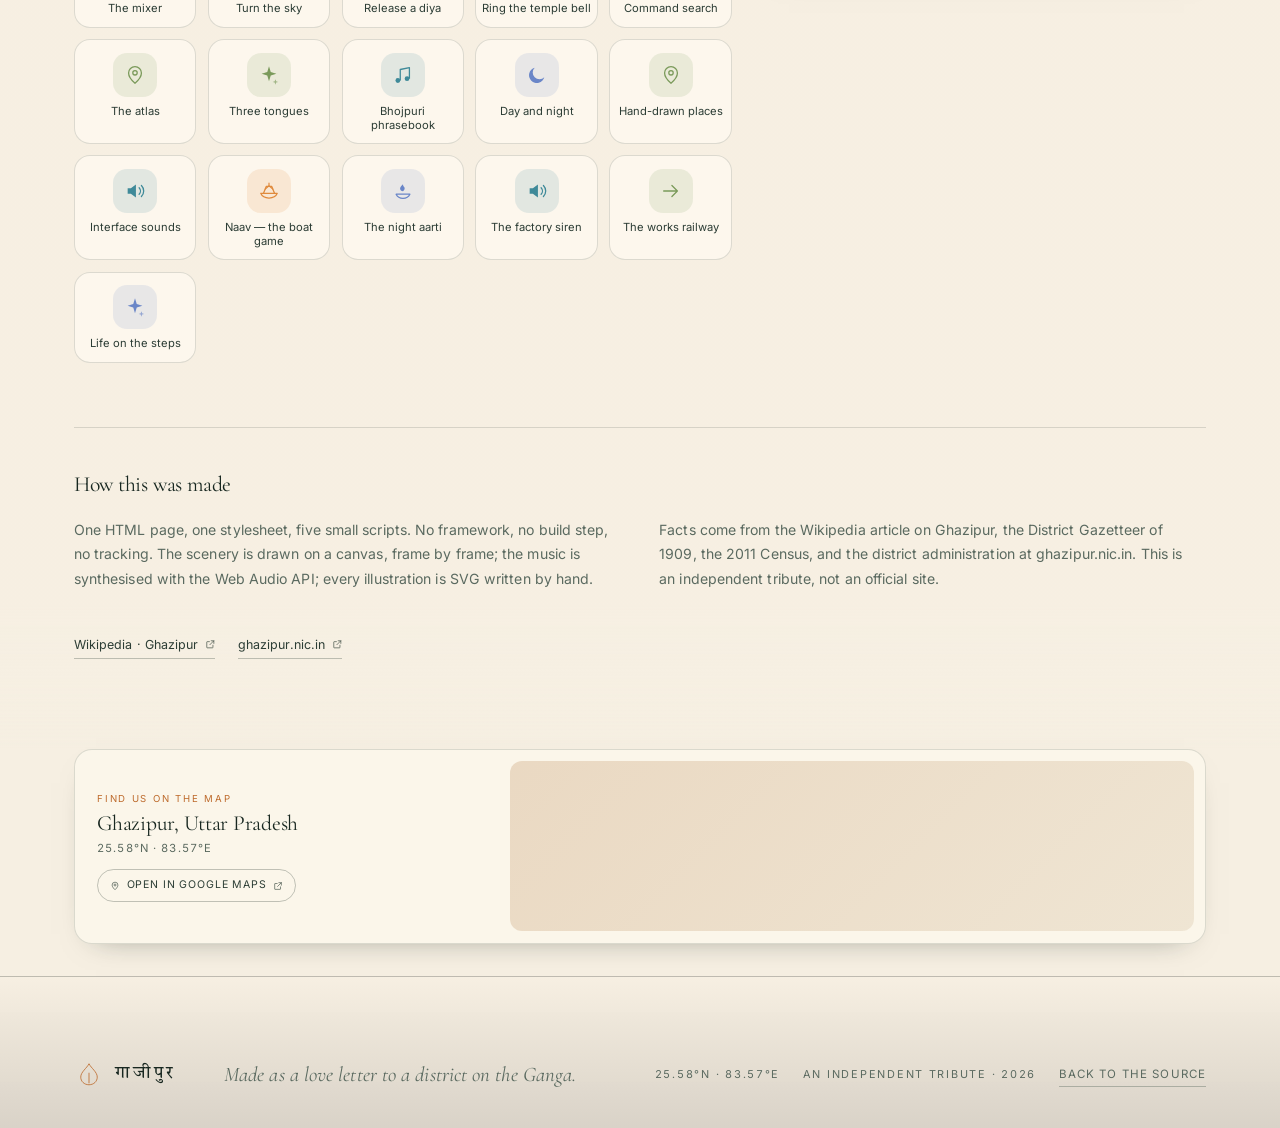
==== commit 841e10ca: "Kite fight: characters, tails and shaded kites, new icon; mango slingshot made reachable and easy to" ====
--- a/index.html
+++ b/index.html
@@ -740,7 +740,7 @@
 <div class="view-bar" id="viewBar" hidden>
   <button type="button" class="view-more" id="viewMore" aria-expanded="false" aria-label="Controls"><svg class="ic"><use href="#i-sliders"/></svg></button>
   <p class="view-hint" id="viewHint" data-i18n="view.hint">Tap the eye or press Esc to return</p>
-  <button type="button" class="view-kite" id="viewKite" aria-label="Fly a kite" title="Fly a kite"><svg viewBox="0 0 24 24" class="ic"><path d="M12 2l7 9-7 11-7-11z" fill="currentColor"/><path d="M12 2v20M5 11h14" stroke="#fff" stroke-width="1" opacity=".7"/></svg></button>
+  <button type="button" class="view-kite" id="viewKite" aria-label="Fly a kite" title="Fly a kite"><svg viewBox="0 0 32 32" class="ic kite-ic" aria-hidden="true"><g class="ki-body"><path d="M16 2l8 9-8 12-8-12z" fill="#ffd44f"/><path d="M16 2l8 9H16z" fill="#fff3c4"/><path d="M16 23L8 11h8z" fill="#f06a3a"/><path d="M16 2v21M8 11h16" stroke="#7a2a12" stroke-width="1" opacity=".55"/><path d="M16 2l8 9-8 12-8-12z" fill="none" stroke="#7a2a12" stroke-width="1.1" stroke-linejoin="round"/><circle cx="16" cy="11" r="1.6" fill="#fff"/></g><path class="ki-tail" d="M16 23q-4 2 0 5t0 4" stroke="#fff" stroke-width="1.5" fill="none" stroke-linecap="round"/><path class="ki-bow" d="M13.5 26.4l2.5 1 -.2-2.6zM18.5 29.6l-2.5-1 .2 2.6z" fill="#ffd44f"/></svg></button>
   <button type="button" class="view-diya" id="viewDiya" data-i18n-aria="view.diya" aria-label="Release diyas" title="Release diyas"><svg class="ic"><use href="#i-lamp"/></svg></button>
   <div class="view-times view-seasons" role="group" data-i18n-aria="season.label" aria-label="Season of the river">
     <button type="button" data-vs="summer"><svg class="ic"><use href="#i-sun"/></svg><span data-i18n="season.summer">Summer</span></button>
--- a/assets/css/style.css
+++ b/assets/css/style.css
@@ -2321,8 +2321,8 @@
 #viewBtn:hover{ background:color-mix(in srgb, var(--accent) 14%, transparent); }
 body.view-mode #viewBtn{ border-color:var(--accent); color:var(--accent); }
 
-main, .site-foot, .mapstrip, .ticker, #rail{ transition:opacity 1.1s var(--ease), visibility 0s; }
-body.view-mode main, body.view-mode .site-foot, body.view-mode .mapstrip, body.view-mode .ticker, body.view-mode #rail{ opacity:0; visibility:hidden; pointer-events:none; transition:opacity 1.1s var(--ease), visibility 0s 1.1s; }
+main, .site-foot, .mapstrip, .ticker, #rail{ transition:none; }
+body.view-hidden main, body.view-hidden .site-foot, body.view-hidden .mapstrip, body.view-hidden .ticker, body.view-hidden #rail{ opacity:0; visibility:hidden; pointer-events:none; transition:none; }
 body.view-mode .site-head{ top:0 !important; background:none !important; -webkit-backdrop-filter:none !important; backdrop-filter:none !important; border-color:transparent !important; }
 body.view-mode .site-head::before{ opacity:0 !important; }
 .site-head .brand, .site-head .site-nav, .site-head .head-tools > *, .head-river{ transition:opacity .9s var(--ease); }
@@ -2703,3 +2703,18 @@
 .mg-i1{ animation:knRoll 2.6s ease-in-out infinite; transform-box:fill-box; } .mg-i2{ animation:knRoll 2s ease-in-out infinite; transform-box:fill-box; }
 html[lang="hi"] .mg-hud i, html[lang="hi"] .kg-stats i, html[lang="hi"] .kg-exit{ text-transform:none; letter-spacing:.02em; }
 @media (prefers-reduced-motion:reduce){ .view-kite, .mg-i1, .mg-i2{ animation:none !important; } }
+
+/* ══ petals carry the page away, and bring it back ══ */
+.petal-fx{ position:fixed; inset:0; z-index:97; pointer-events:none; }
+.petal-fx[hidden]{ display:none; }
+html.petal-run main, html.petal-run .site-foot, html.petal-run .mapstrip, html.petal-run .ticker{
+  -webkit-mask-image:linear-gradient(90deg, transparent calc(var(--ps,0) * 150% - 50%), #000 calc(var(--ps,0) * 150% - 14%));
+          mask-image:linear-gradient(90deg, transparent calc(var(--ps,0) * 150% - 50%), #000 calc(var(--ps,0) * 150% - 14%));
+}
+
+.view-bar .view-kite{ background:radial-gradient(circle at 35% 30%, #ff8f6a, #d8433a 60%, #a12a22); box-shadow:0 10px 24px -10px rgba(140,30,20,.8), inset 0 1px 0 rgba(255,255,255,.35); }
+.view-kite .kite-ic{ width:30px; height:30px; overflow:visible; filter:drop-shadow(0 2px 2px rgba(80,10,0,.4)); }
+.view-kite .ki-body{ transform-box:fill-box; transform-origin:50% 80%; animation:kiSway 2.6s ease-in-out infinite; } .view-kite .ki-tail, .view-kite .ki-bow{ animation:kiTail 1.6s ease-in-out infinite; transform-box:fill-box; transform-origin:50% 0; }
+@keyframes kiSway{ 0%,100%{ transform:rotate(-8deg); } 50%{ transform:rotate(9deg); } } @keyframes kiTail{ 0%,100%{ transform:rotate(7deg); } 50%{ transform:rotate(-8deg); } }
+@media (max-width:620px){ .view-kite .kite-ic{ width:27px; height:27px; } }
+@media (prefers-reduced-motion:reduce){ .view-kite .ki-body, .view-kite .ki-tail, .view-kite .ki-bow{ animation:none !important; } }
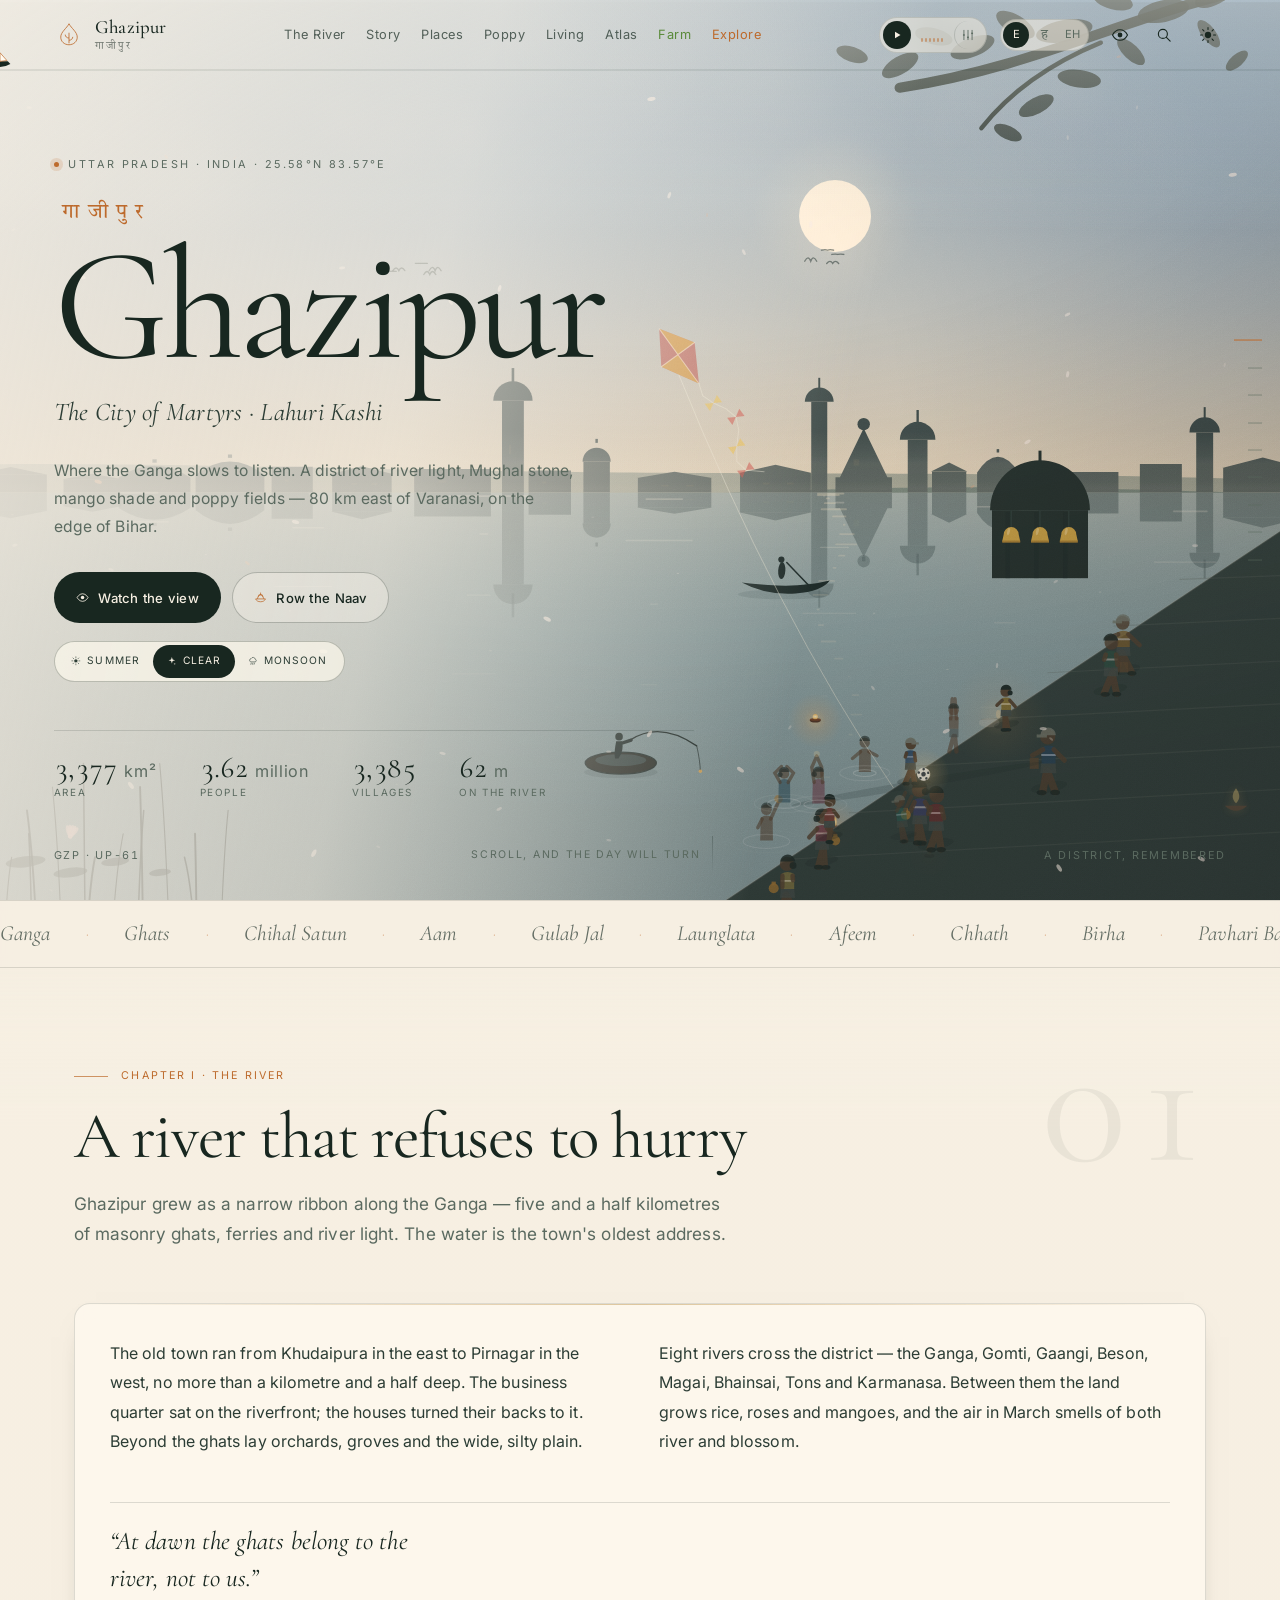
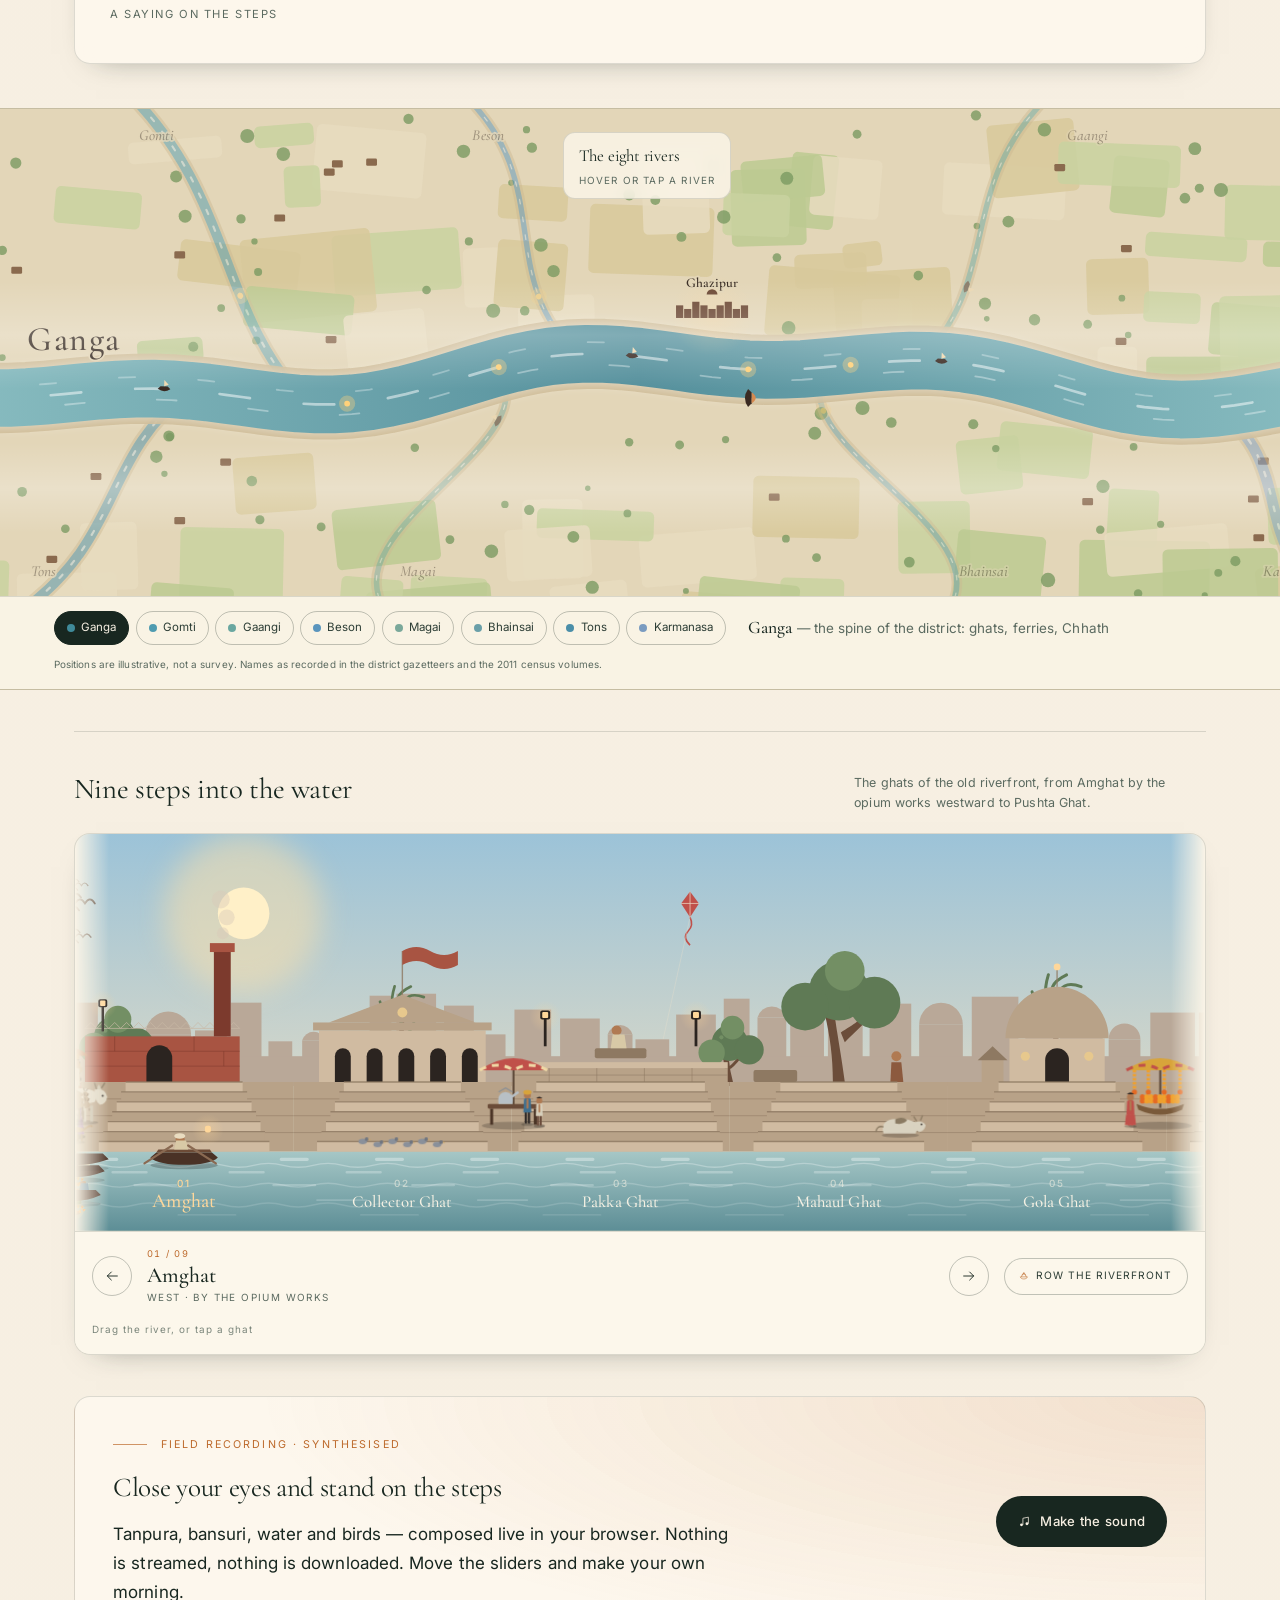
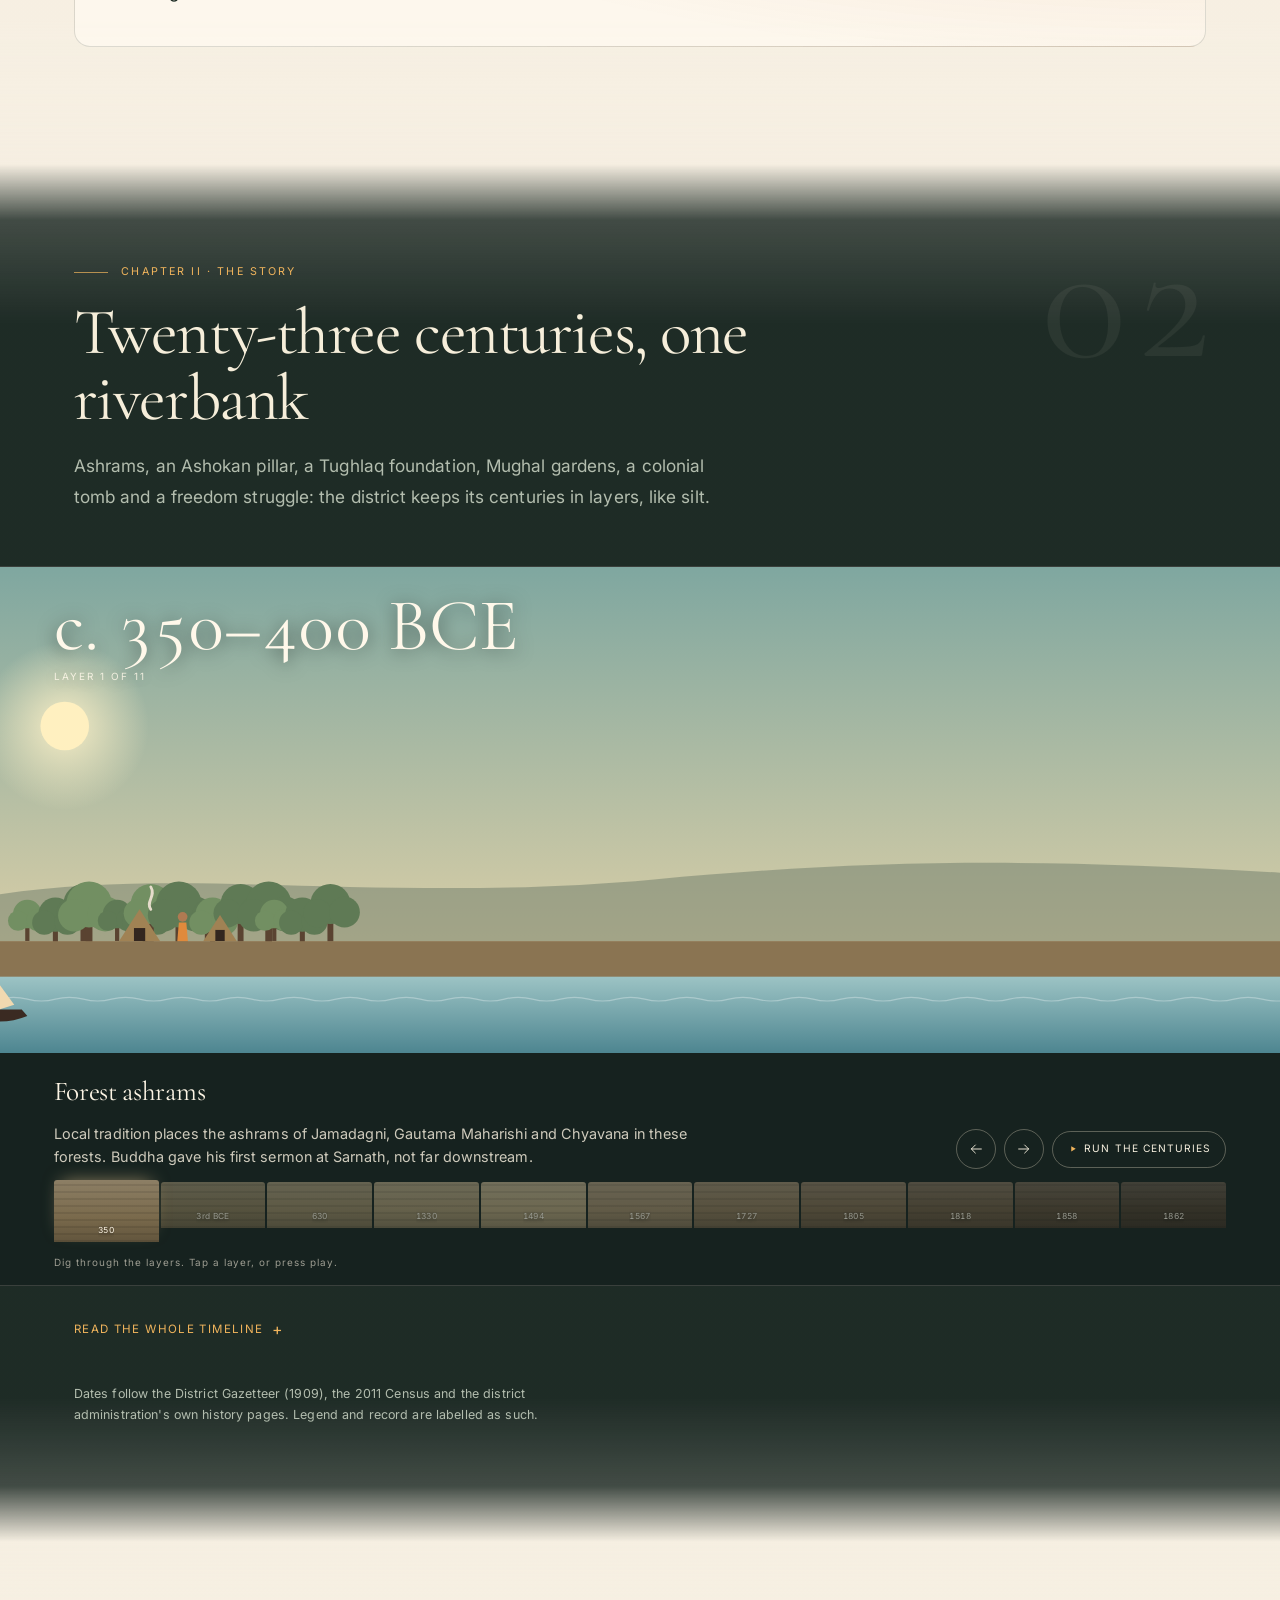
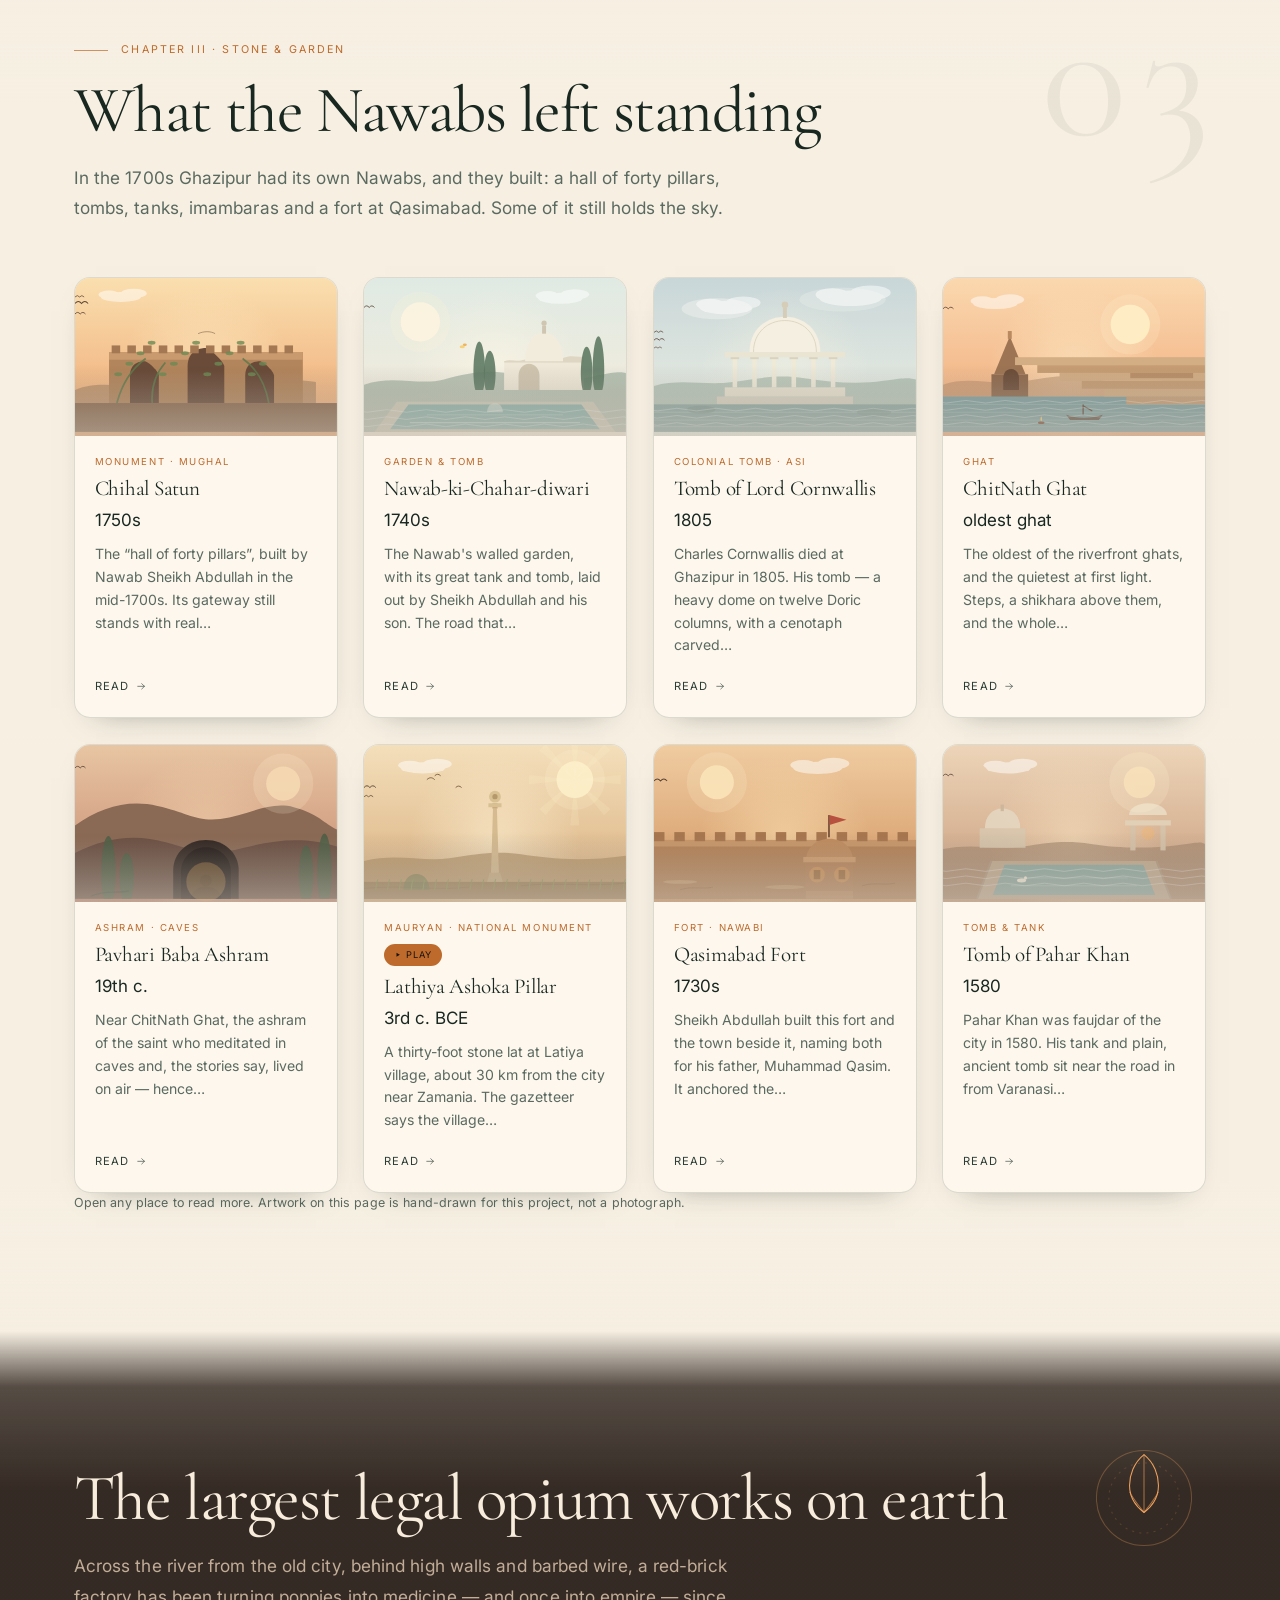
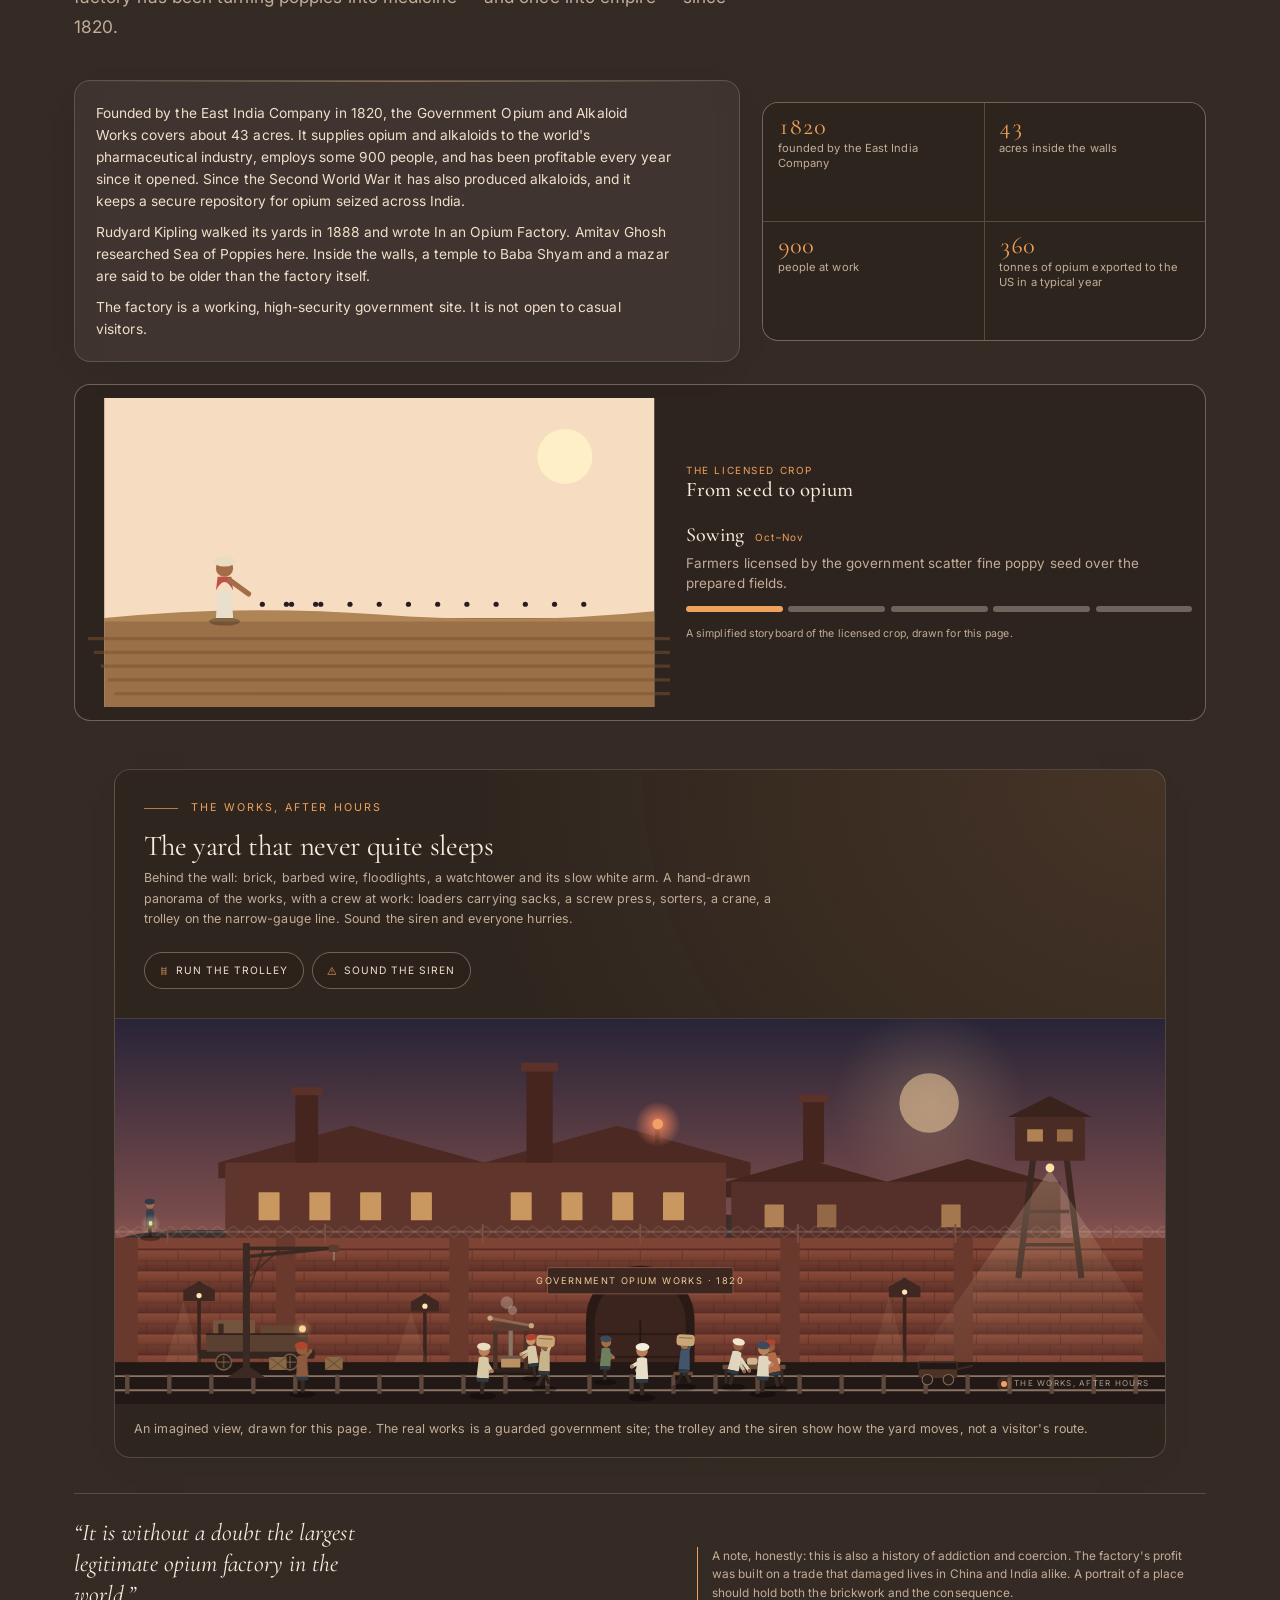
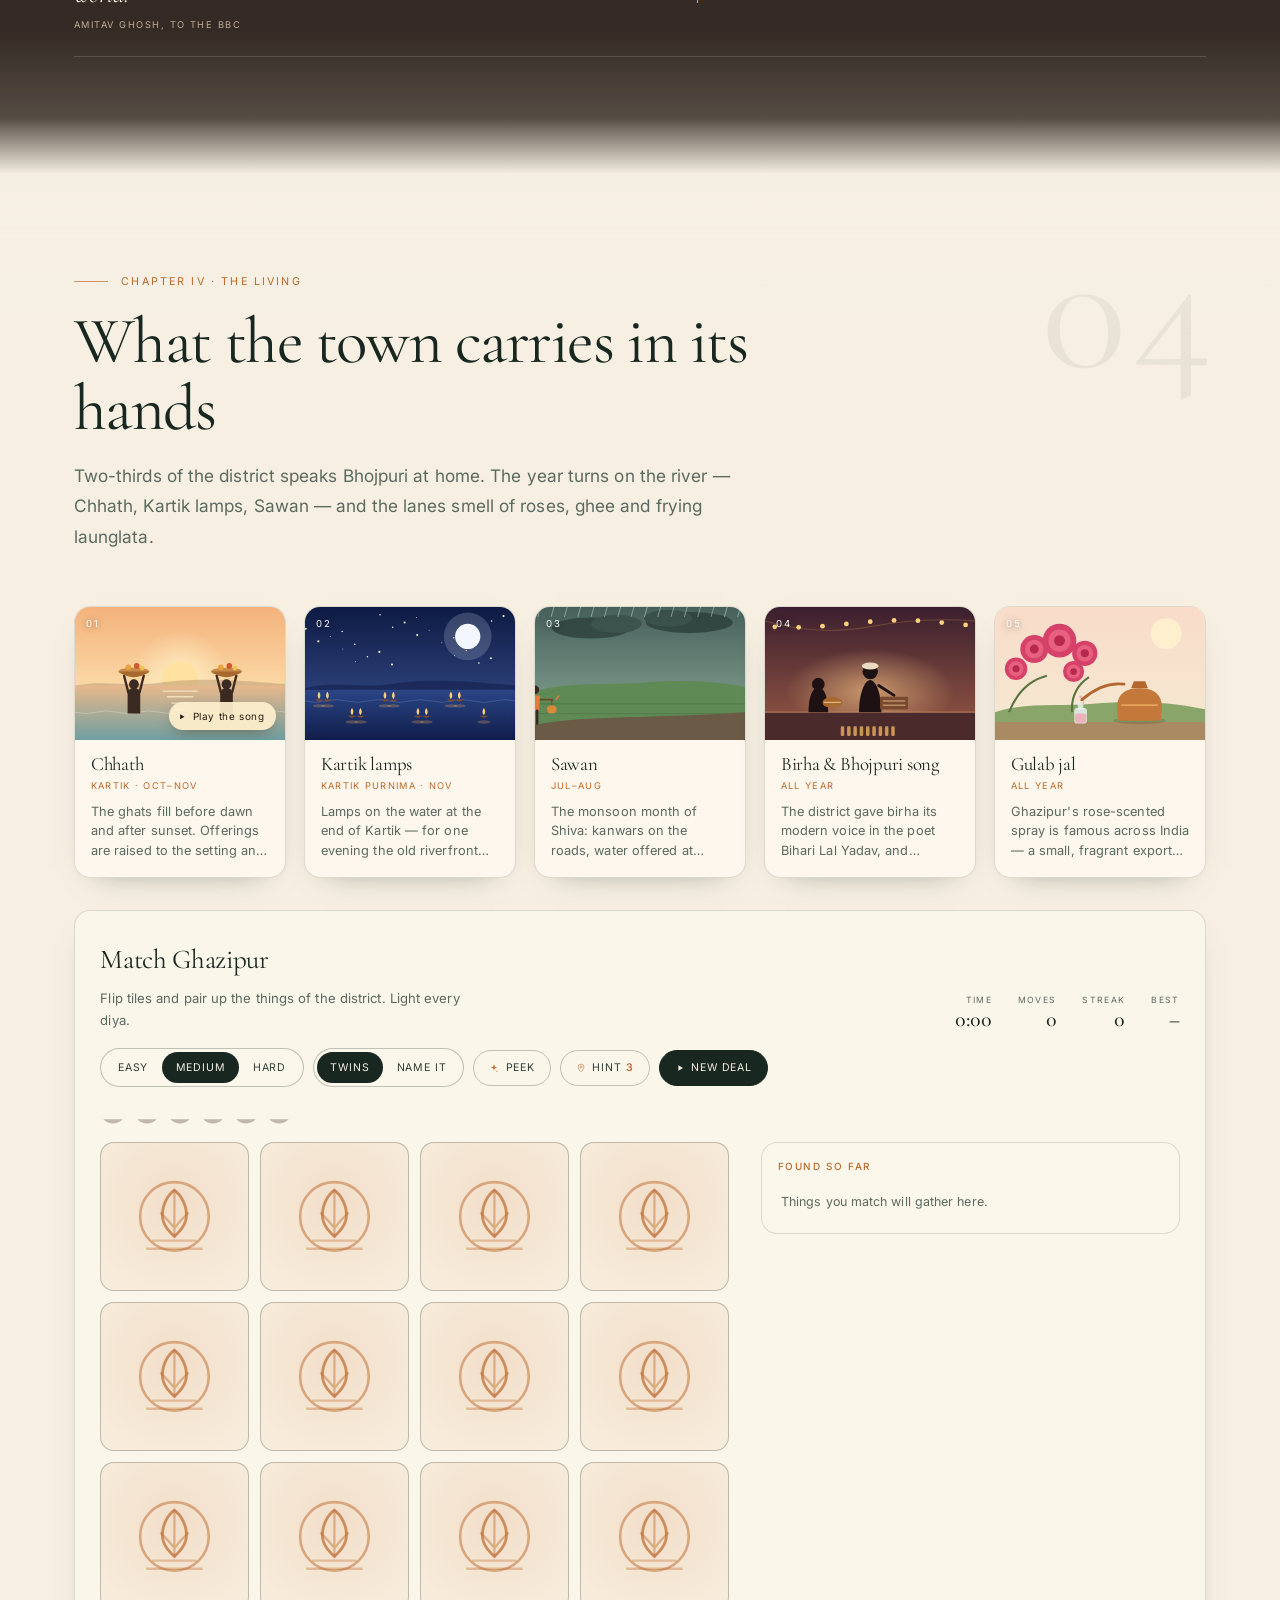
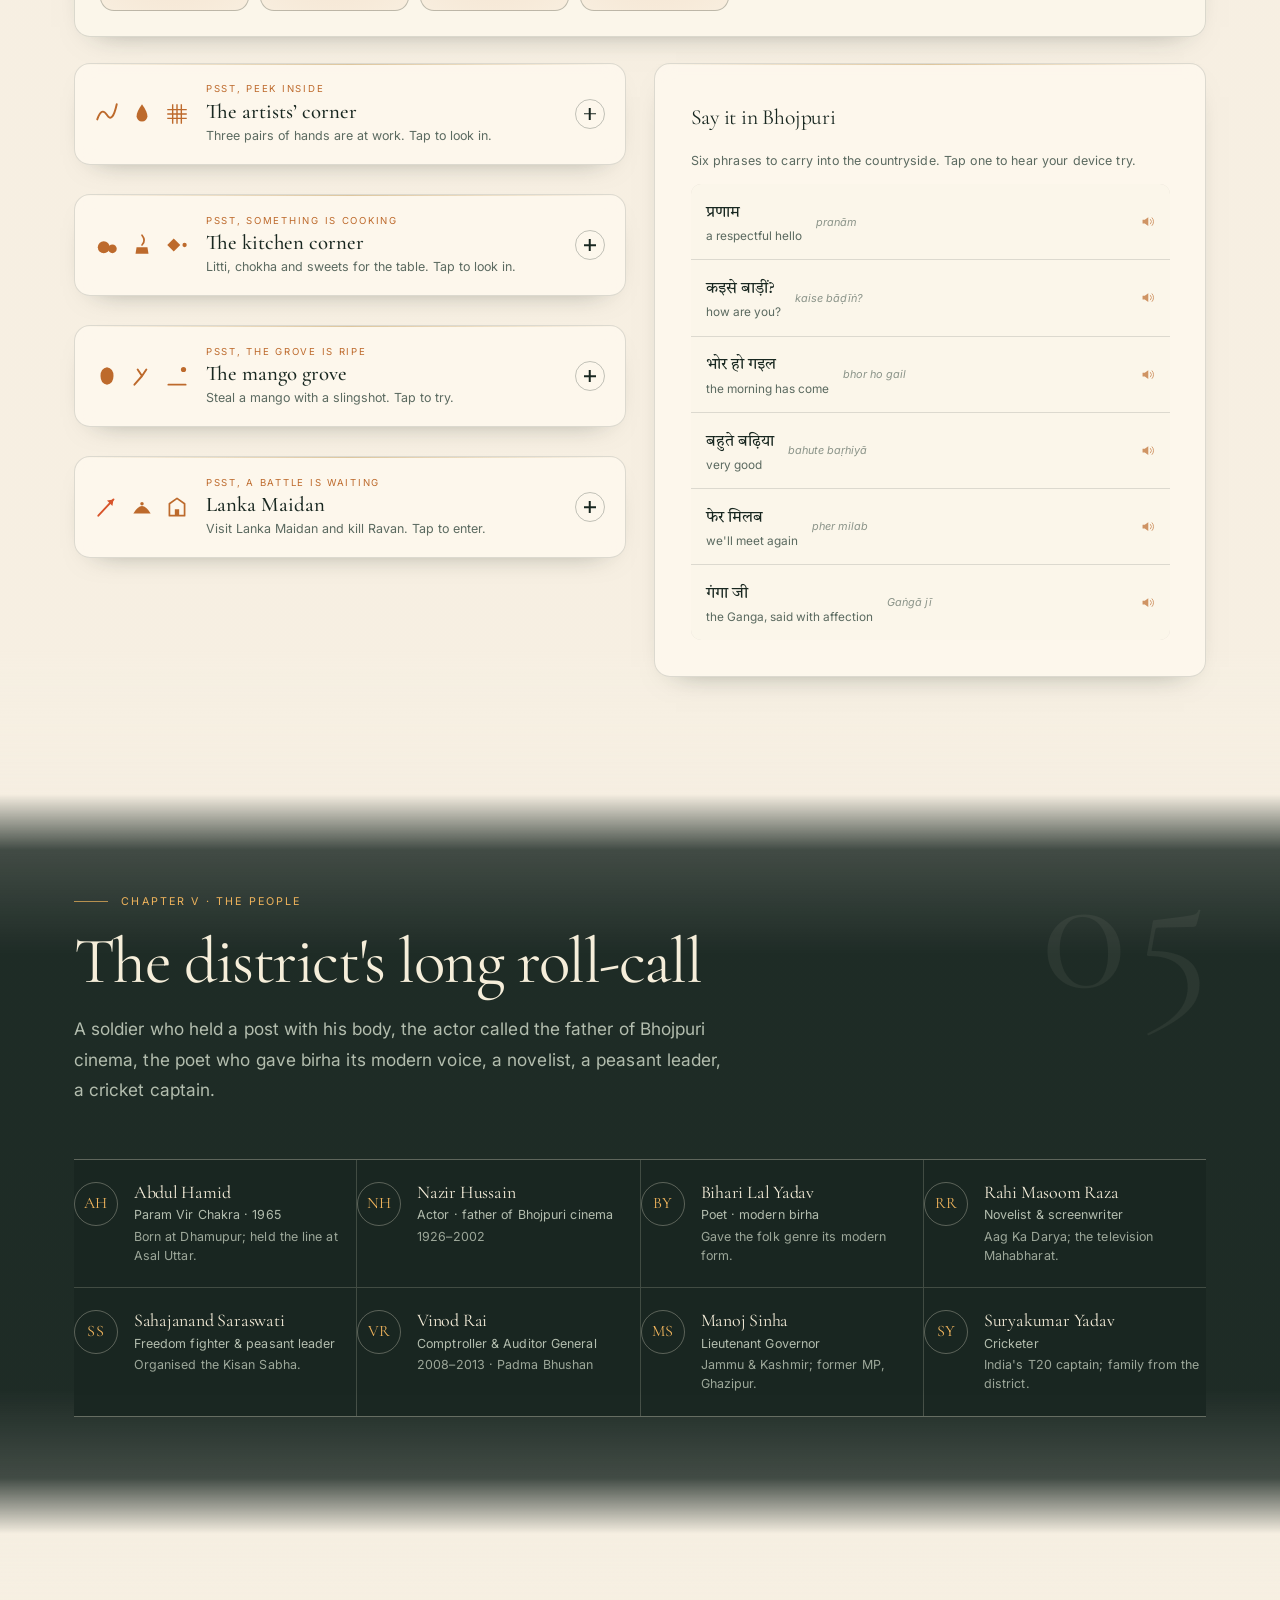
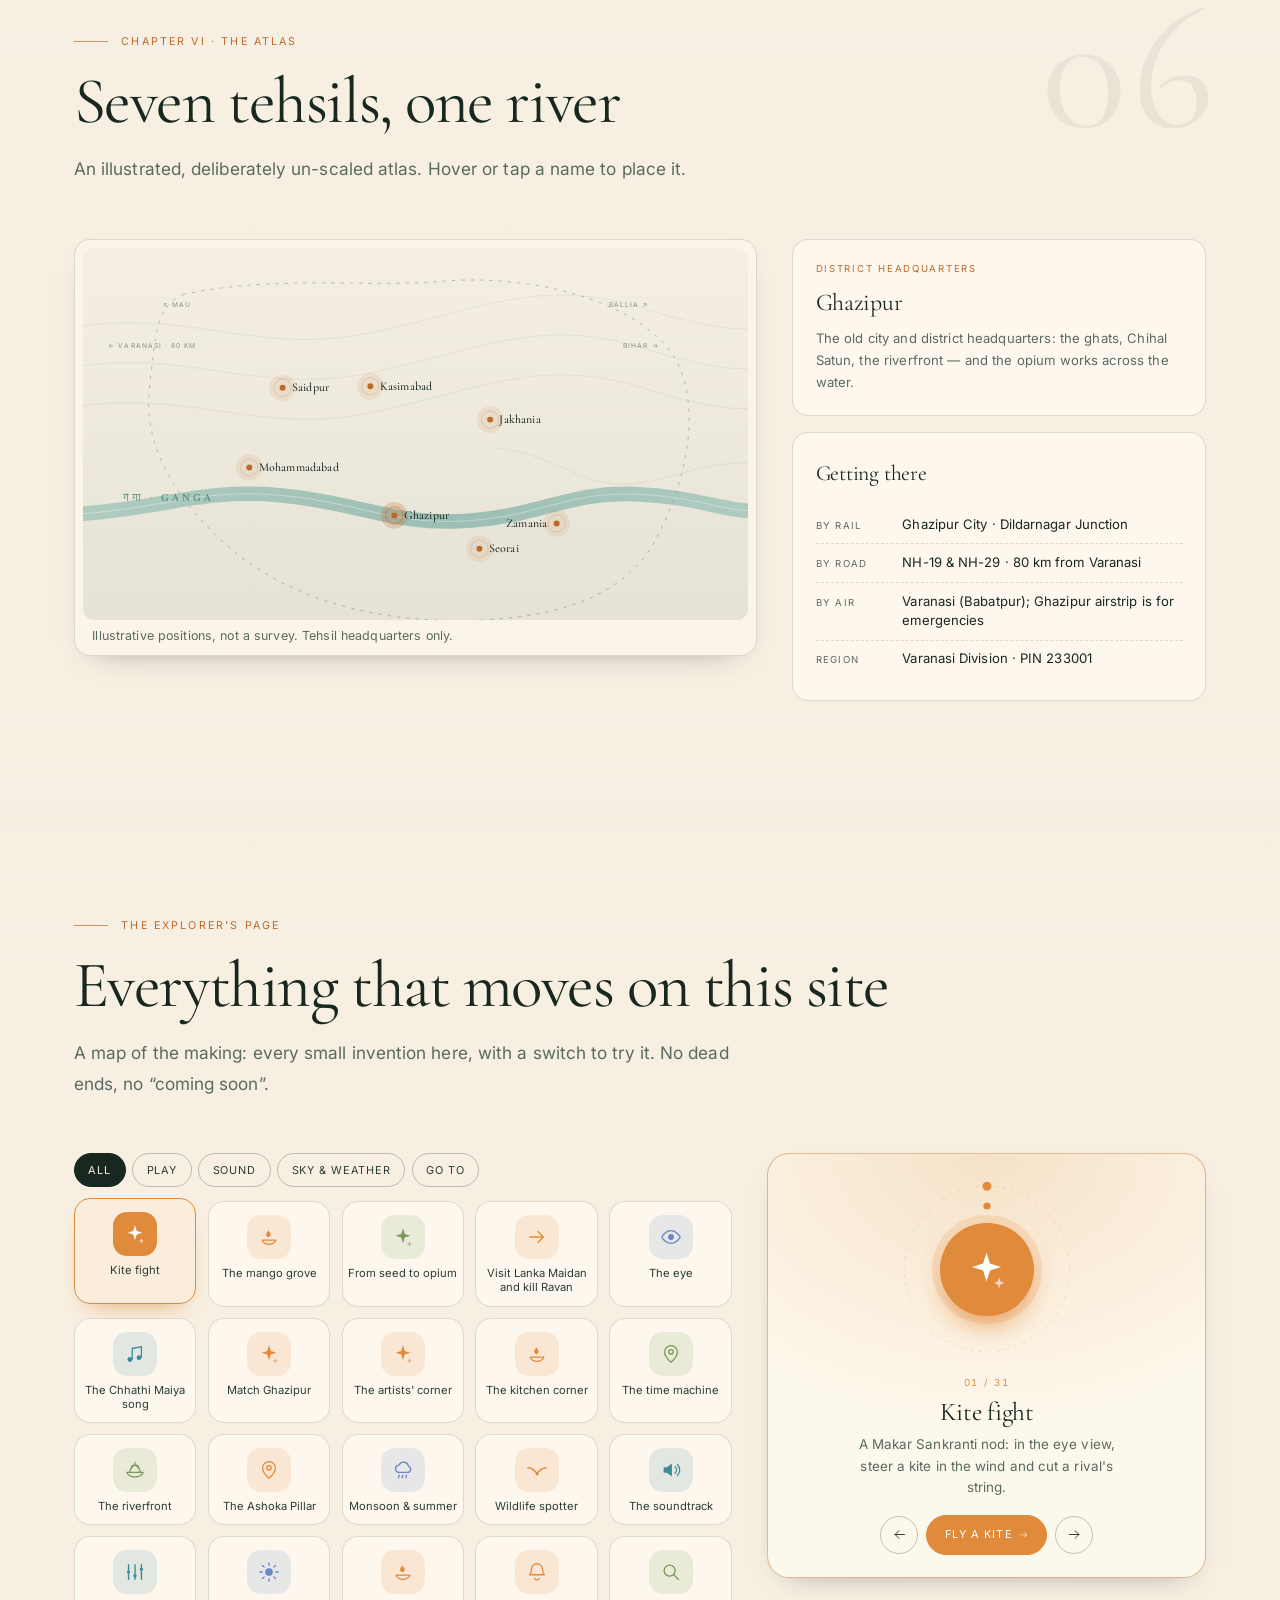
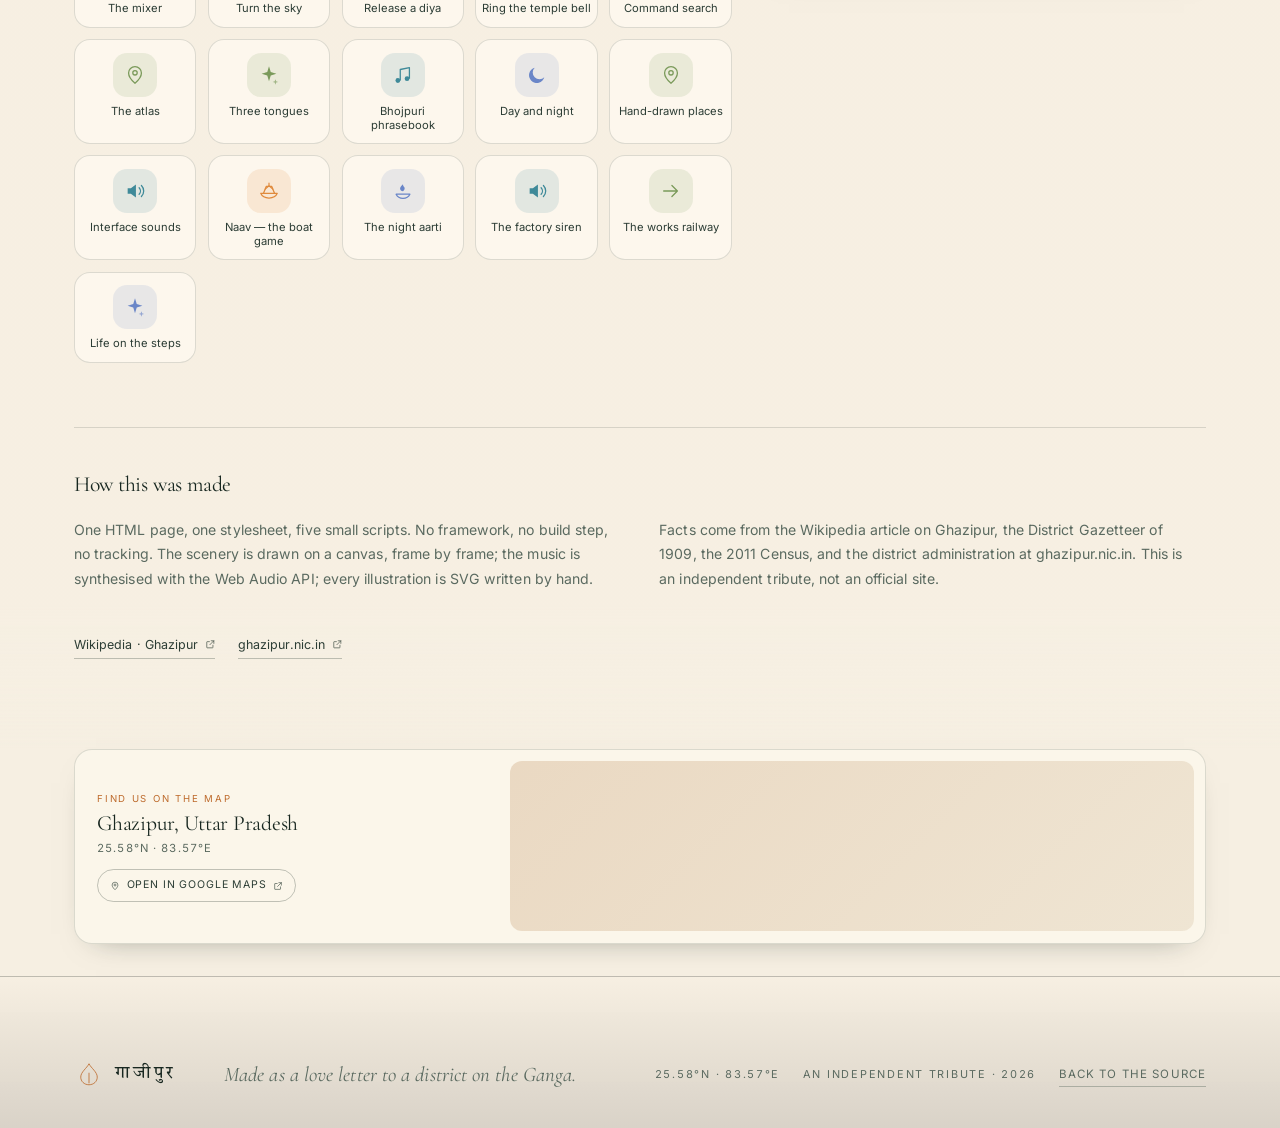
==== commit 107b60a4: "Farm" ====
--- a/index.html
+++ b/index.html
@@ -84,6 +84,7 @@
     <a href="#poppy" data-i18n="nav.poppy">Poppy</a>
     <a href="#living" data-i18n="nav.living">Living</a>
     <a href="#atlas" data-i18n="nav.atlas">Atlas</a>
+    <a href="Farm.html" class="nav-farm" data-i18n="nav.farm">Farm</a>
     <a href="#explore" class="nav-explore" data-i18n="nav.explore">Explore</a>
   </nav>
 
--- a/assets/css/style.css
+++ b/assets/css/style.css
@@ -2718,3 +2718,6 @@
 @keyframes kiSway{ 0%,100%{ transform:rotate(-8deg); } 50%{ transform:rotate(9deg); } } @keyframes kiTail{ 0%,100%{ transform:rotate(7deg); } 50%{ transform:rotate(-8deg); } }
 @media (max-width:620px){ .view-kite .kite-ic{ width:27px; height:27px; } }
 @media (prefers-reduced-motion:reduce){ .view-kite .ki-body, .view-kite .ki-tail, .view-kite .ki-bow{ animation:none !important; } }
+
+.site-nav .nav-farm{ color:#5a8a3a; opacity:1; }
+html[data-theme="night"] .site-nav .nav-farm{ color:#9fcf7a; }
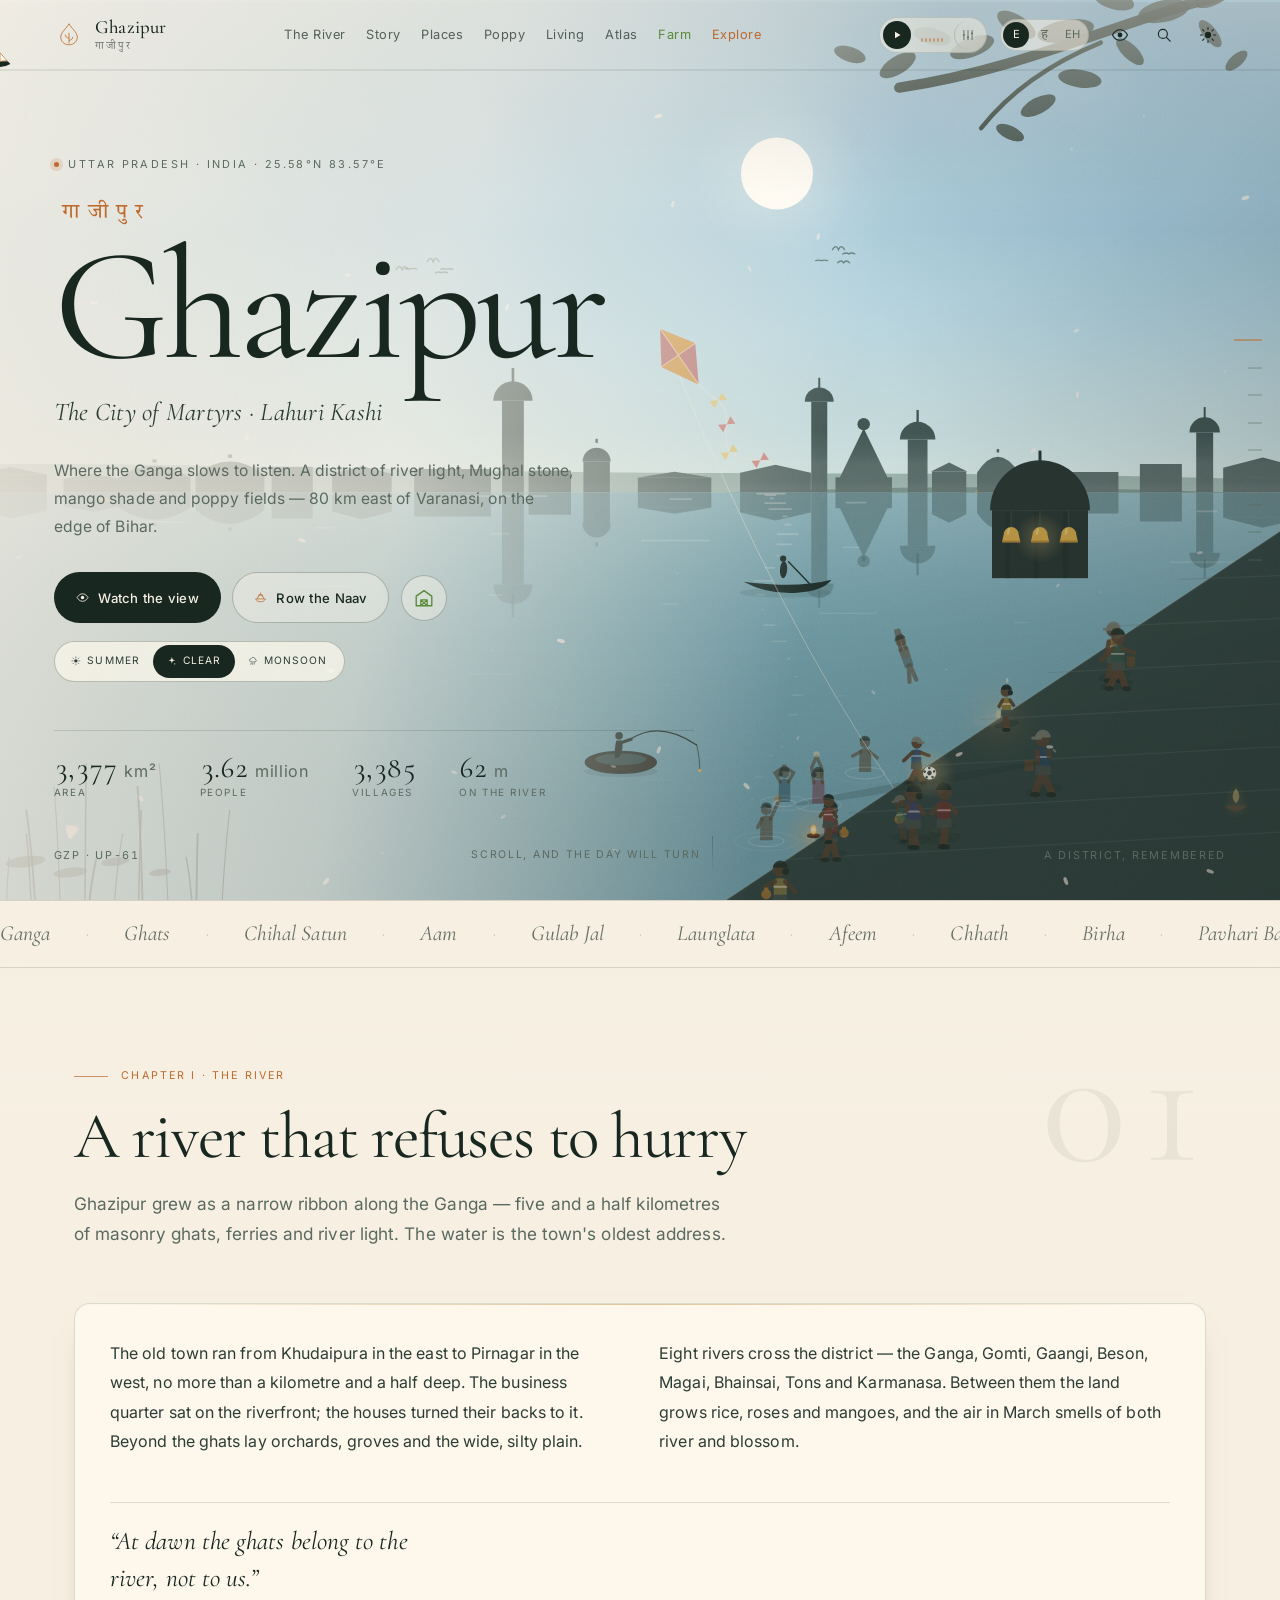
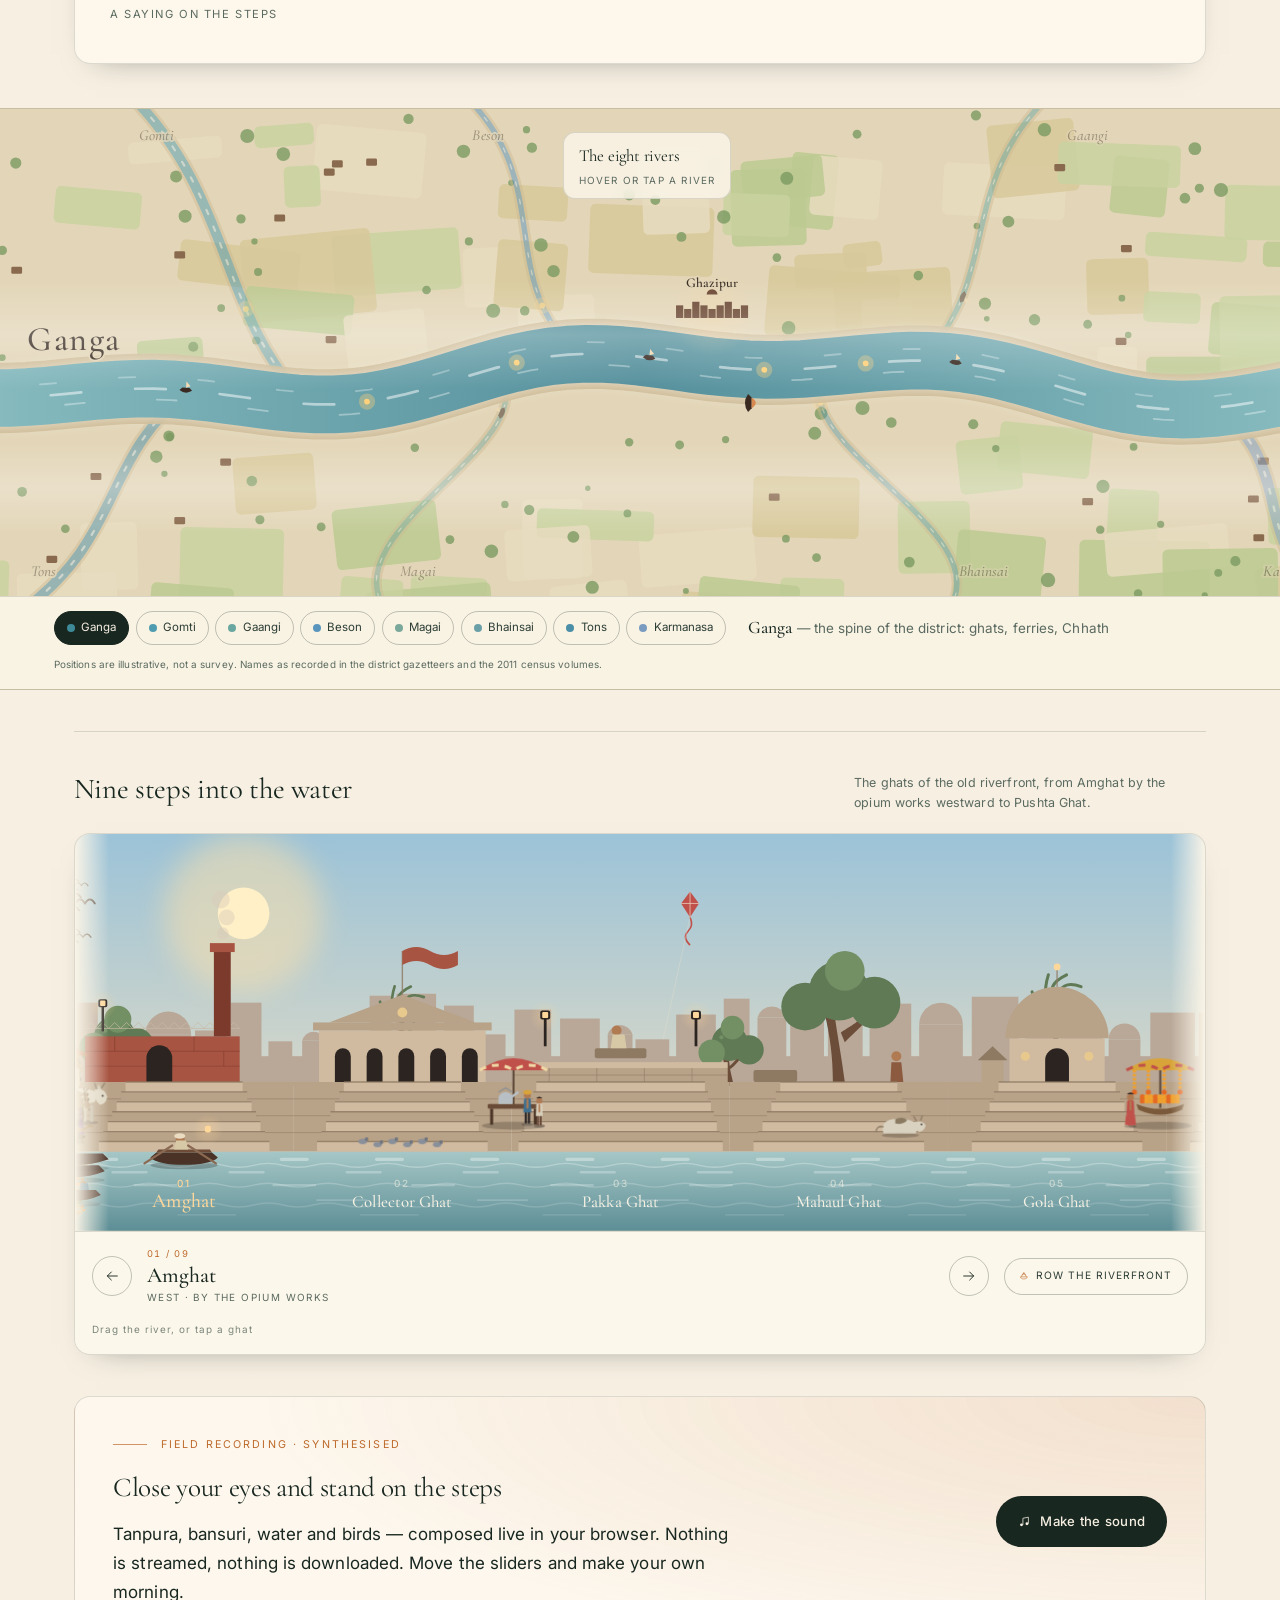
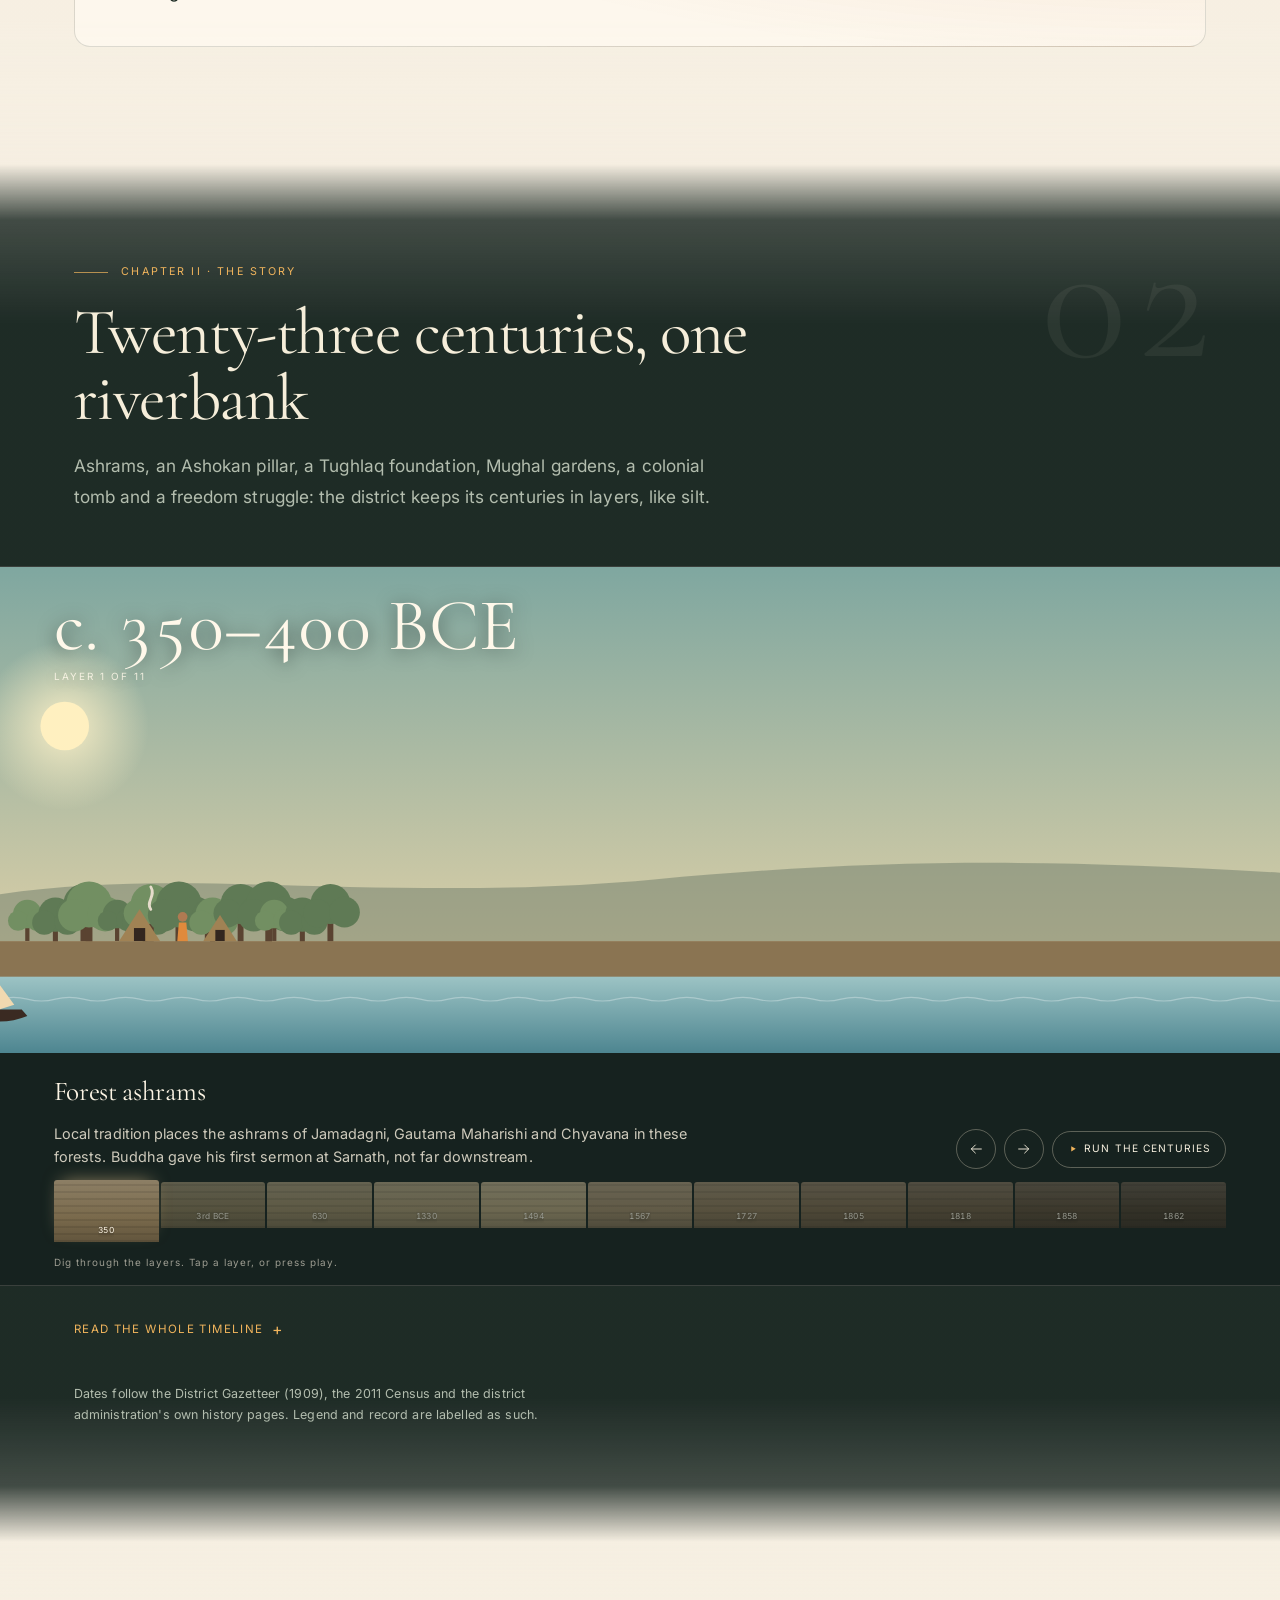
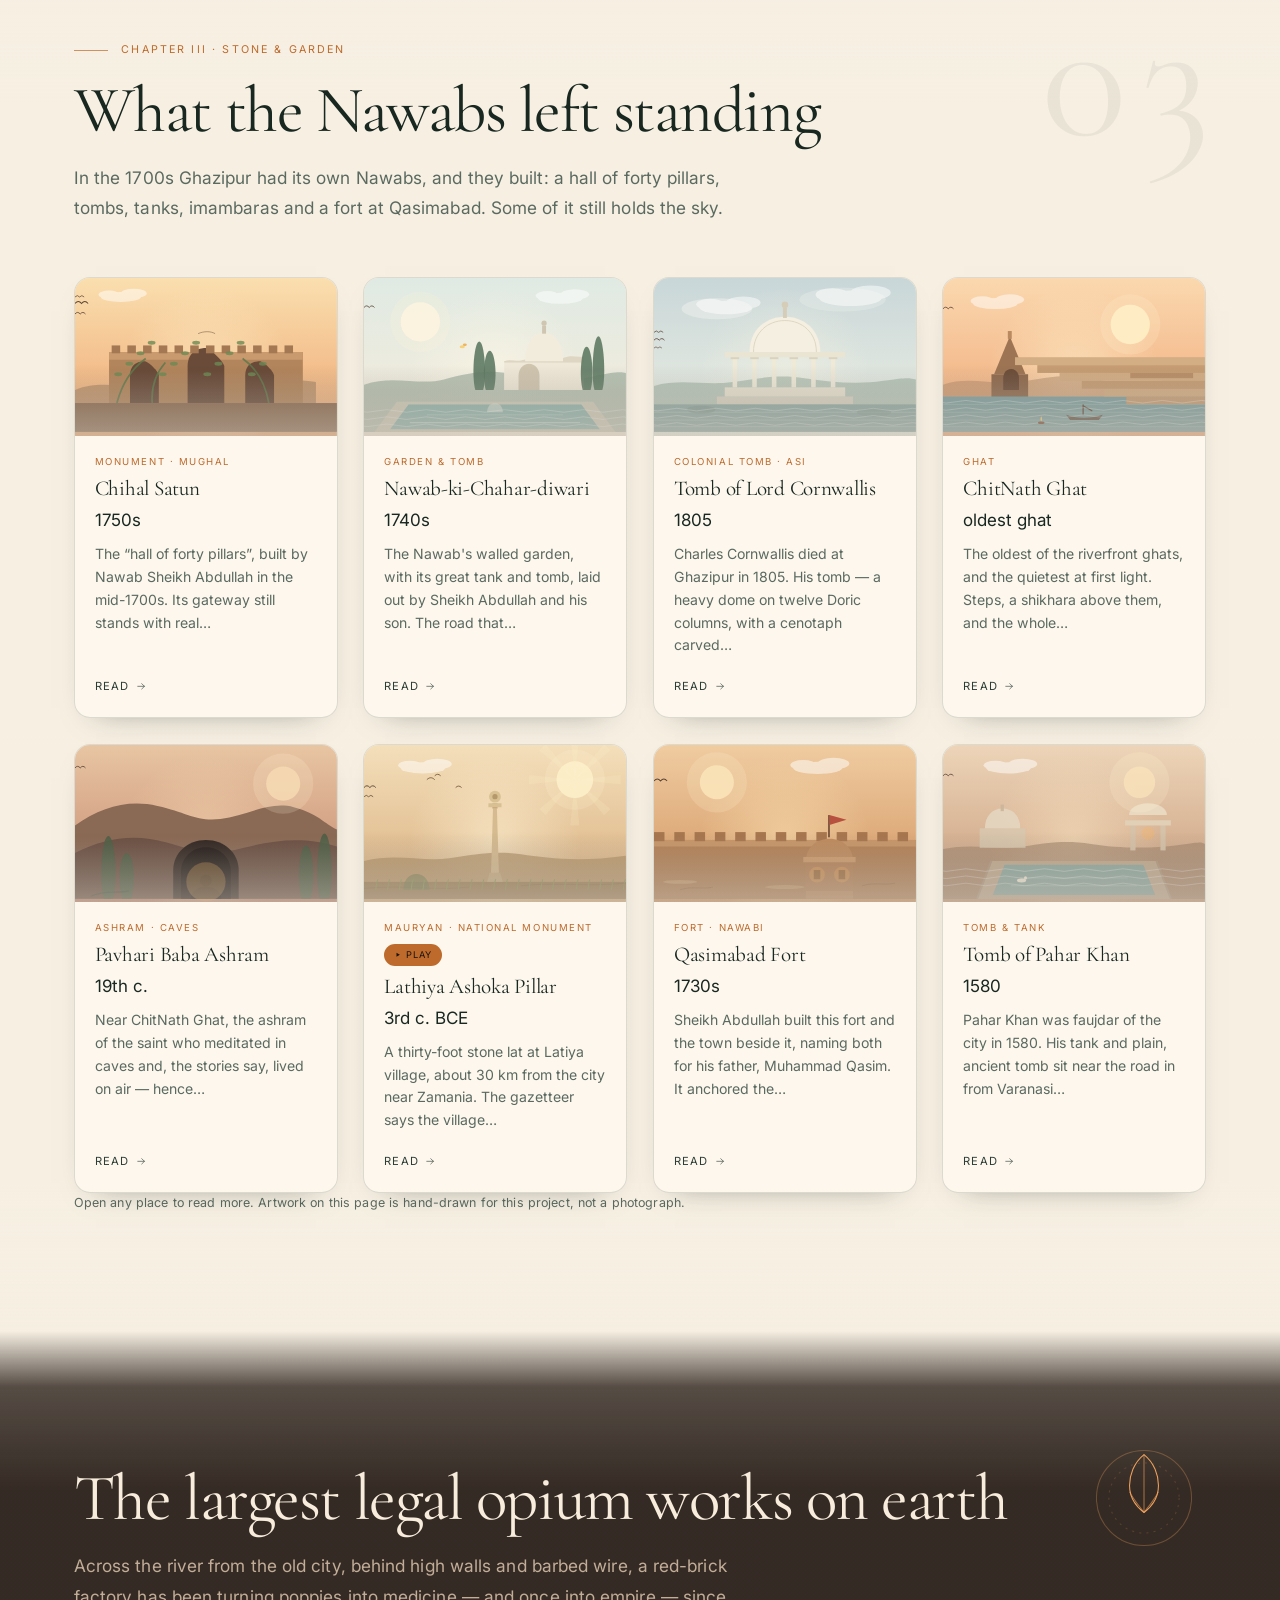
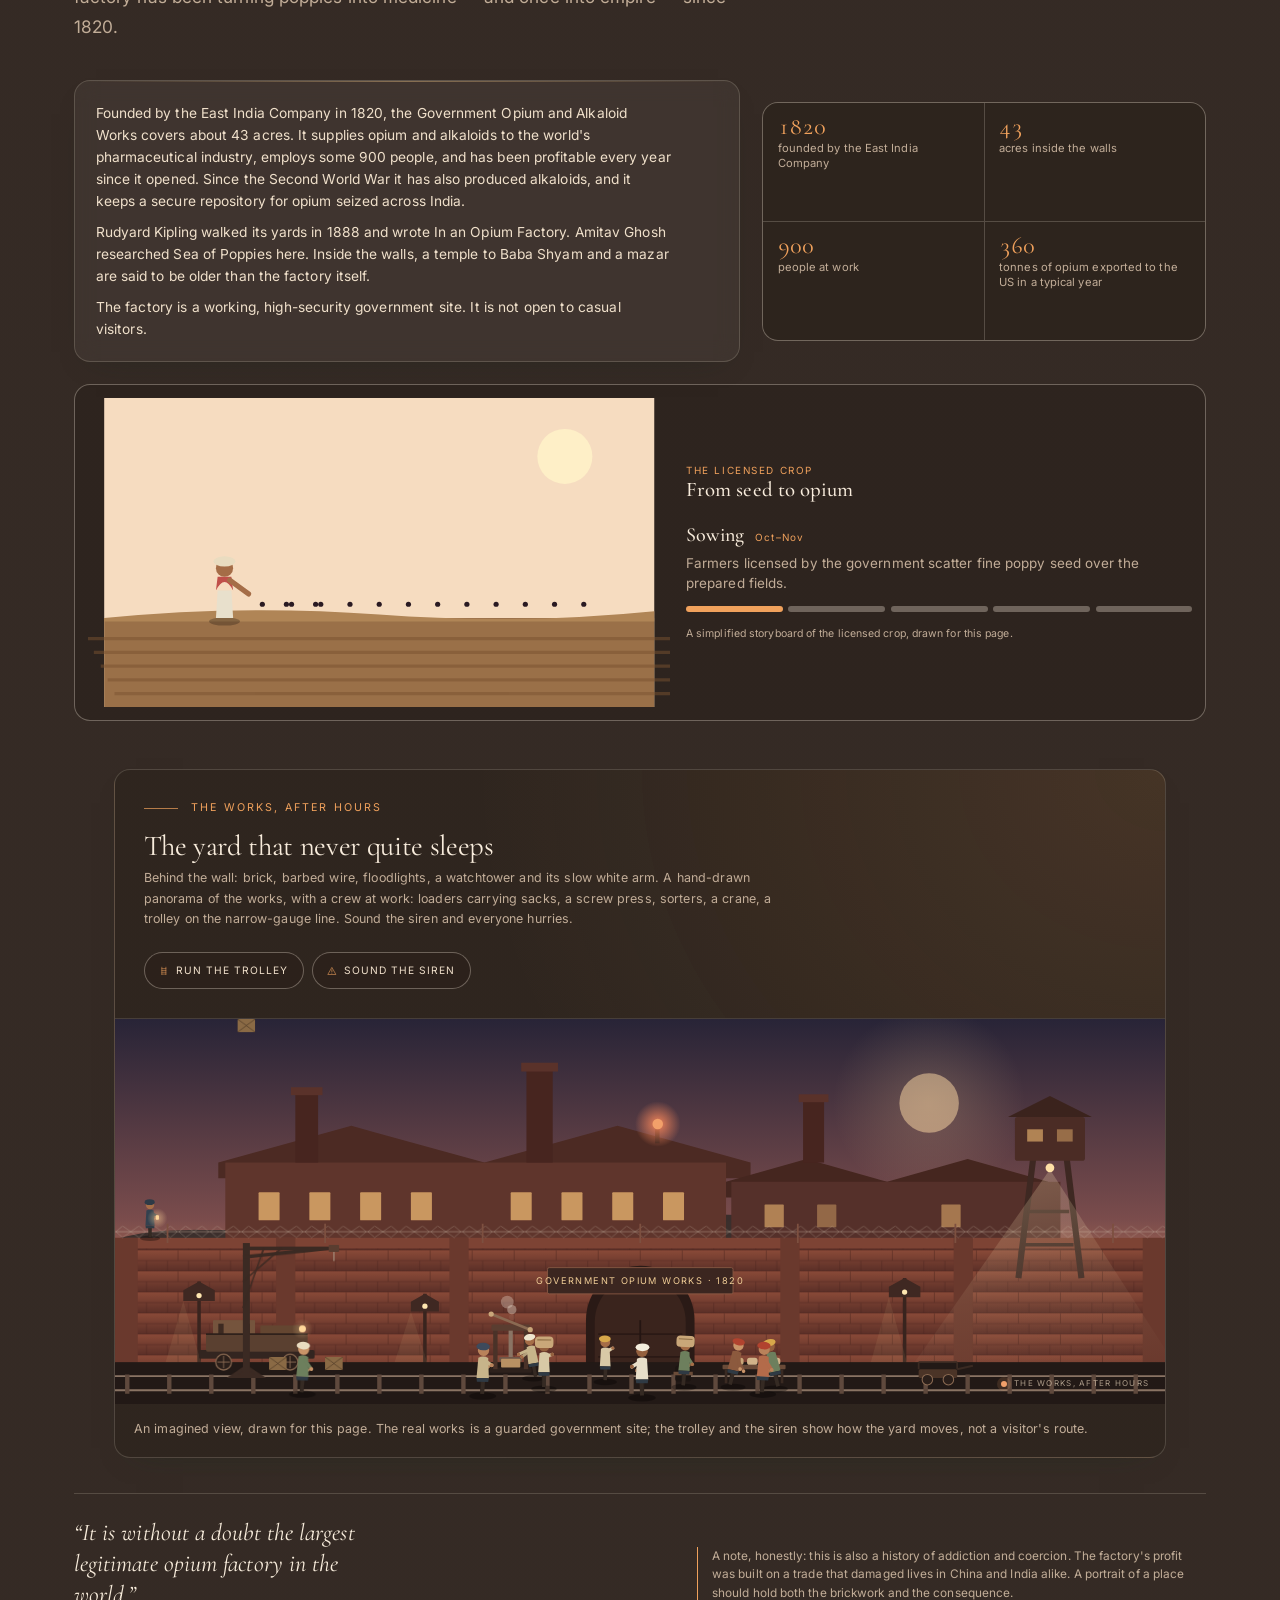
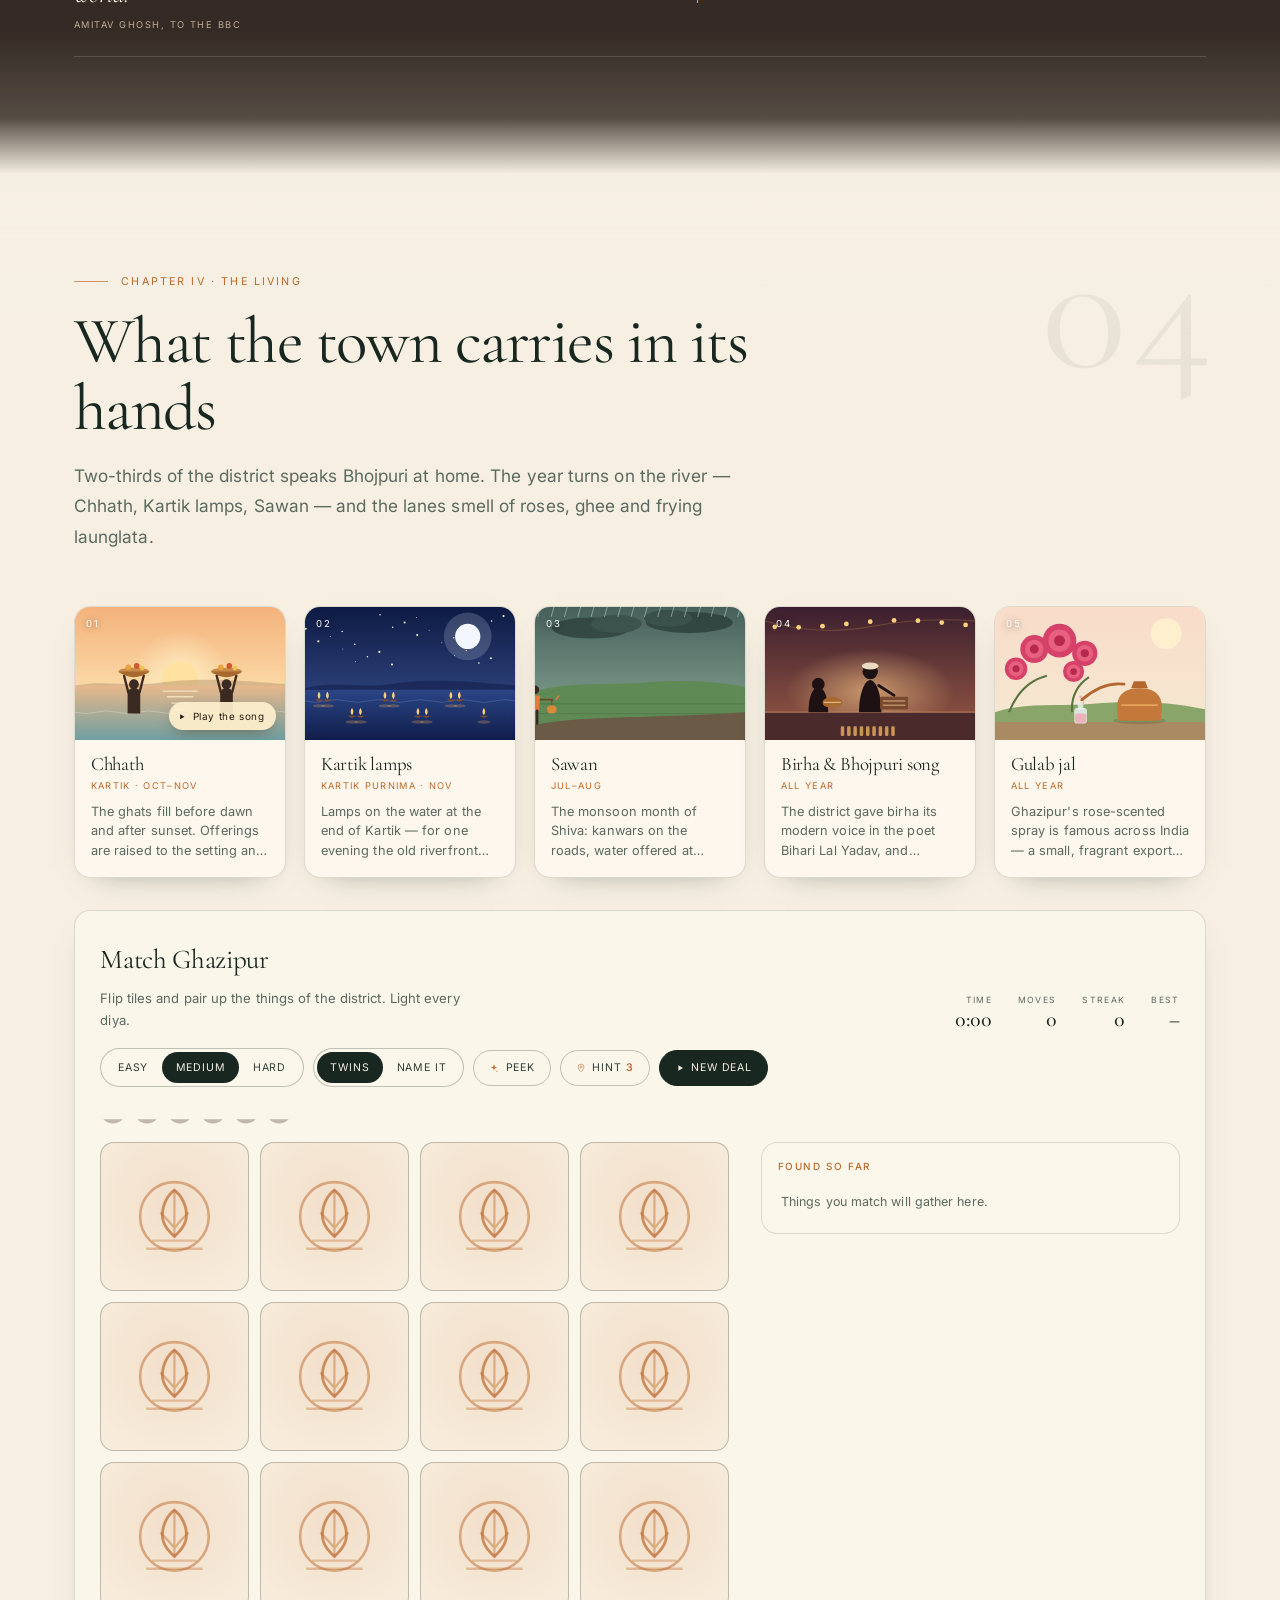
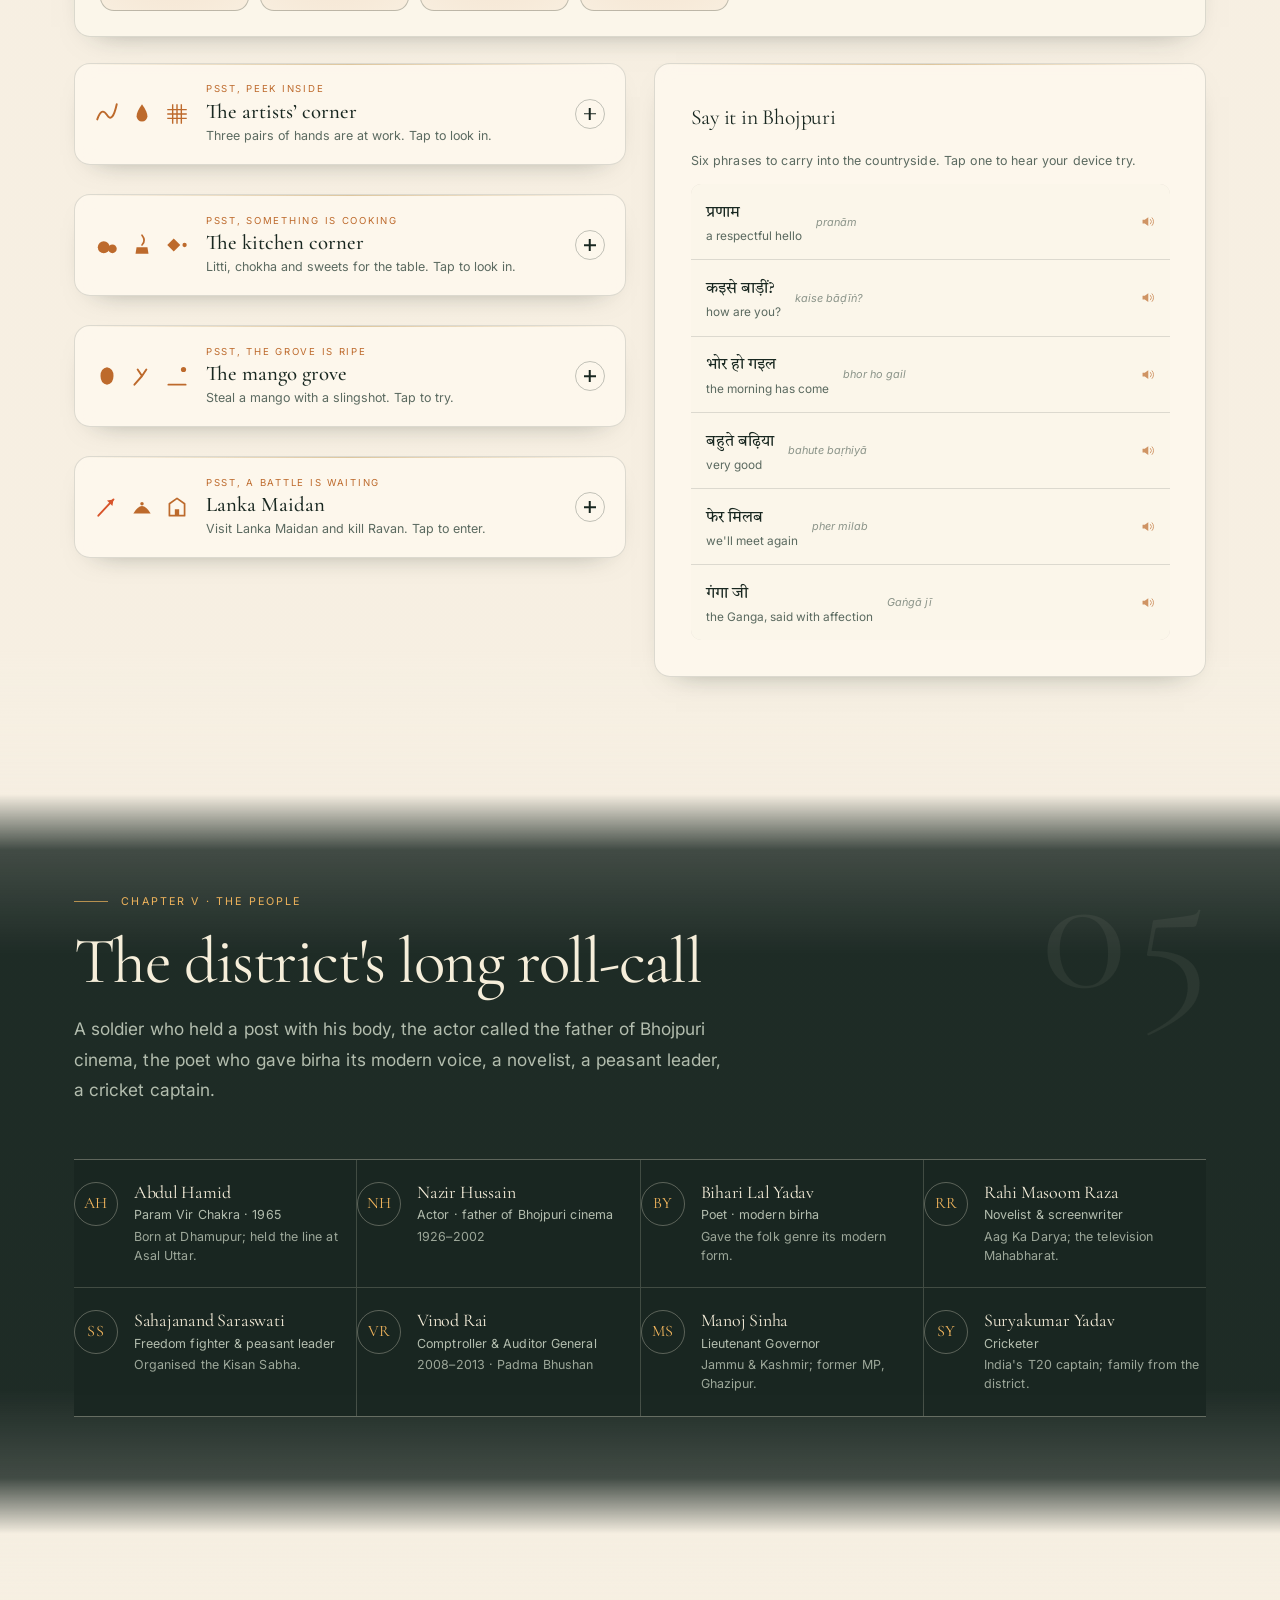
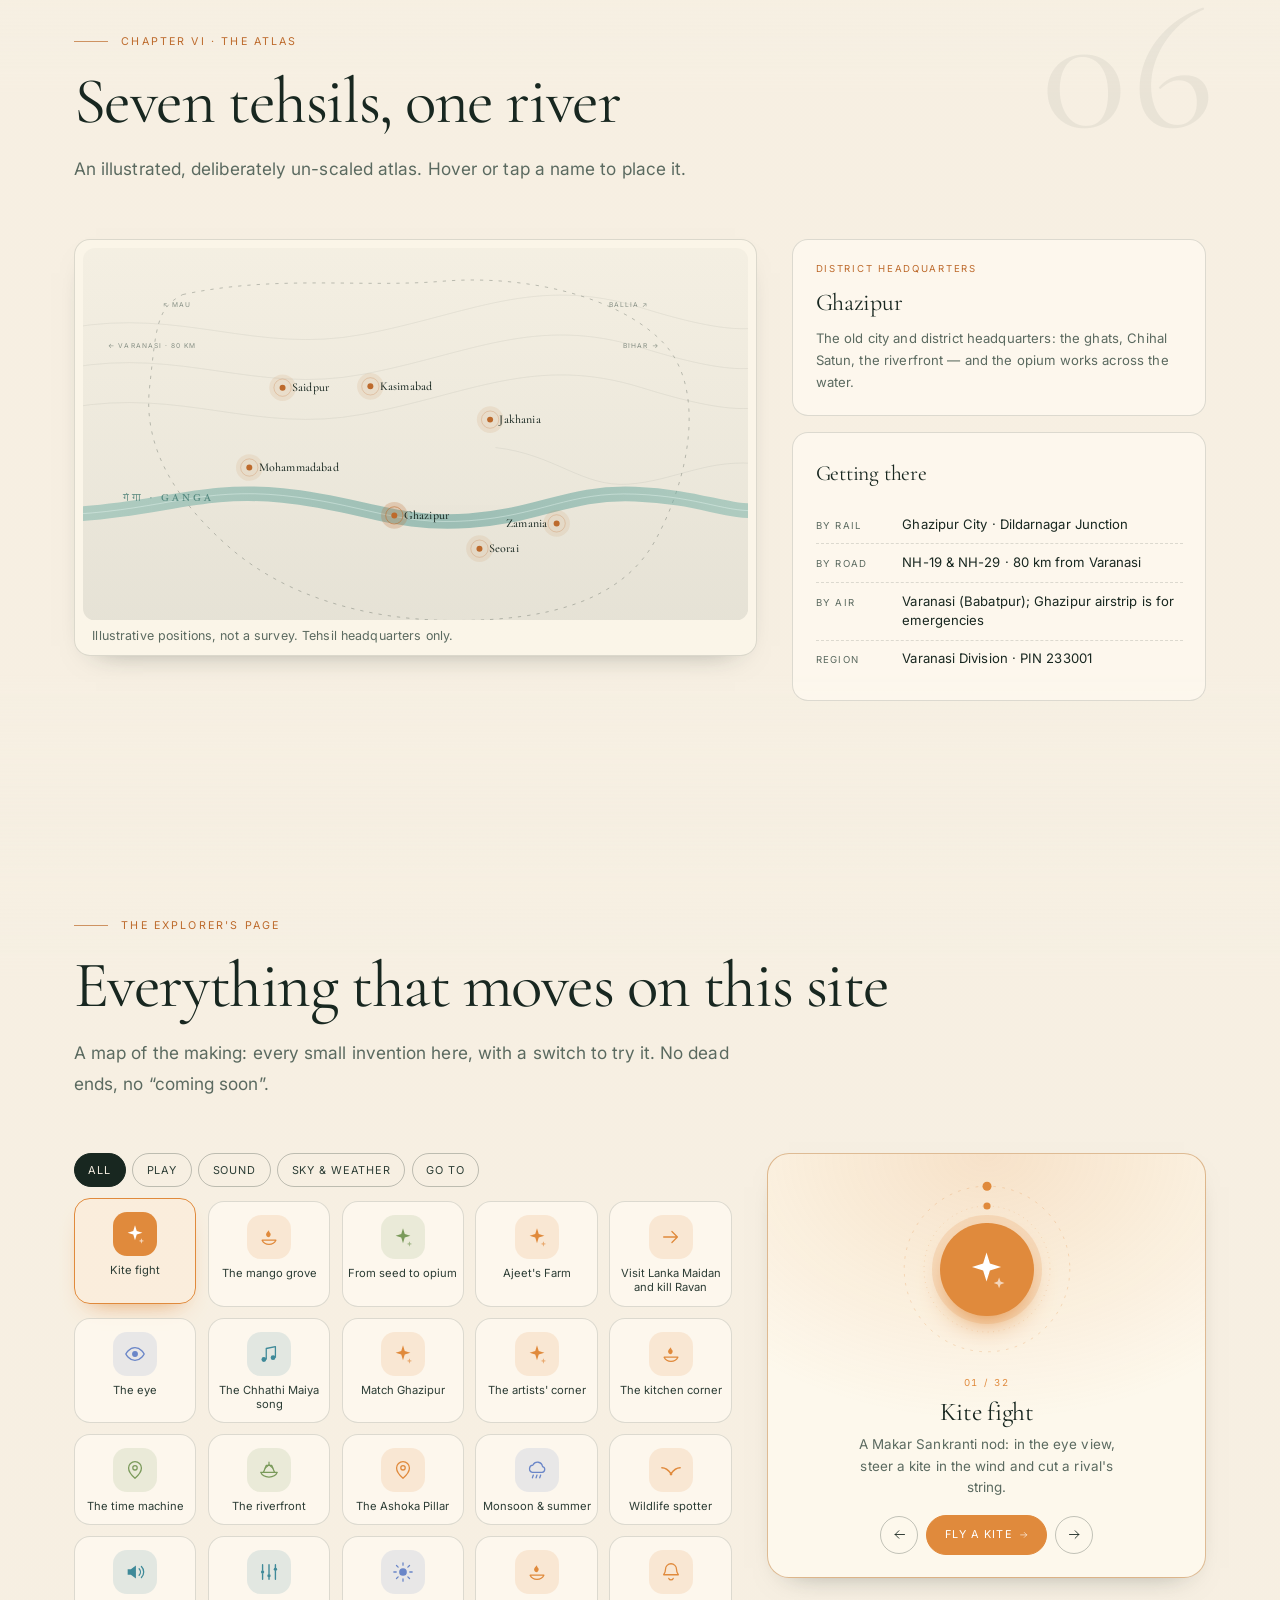
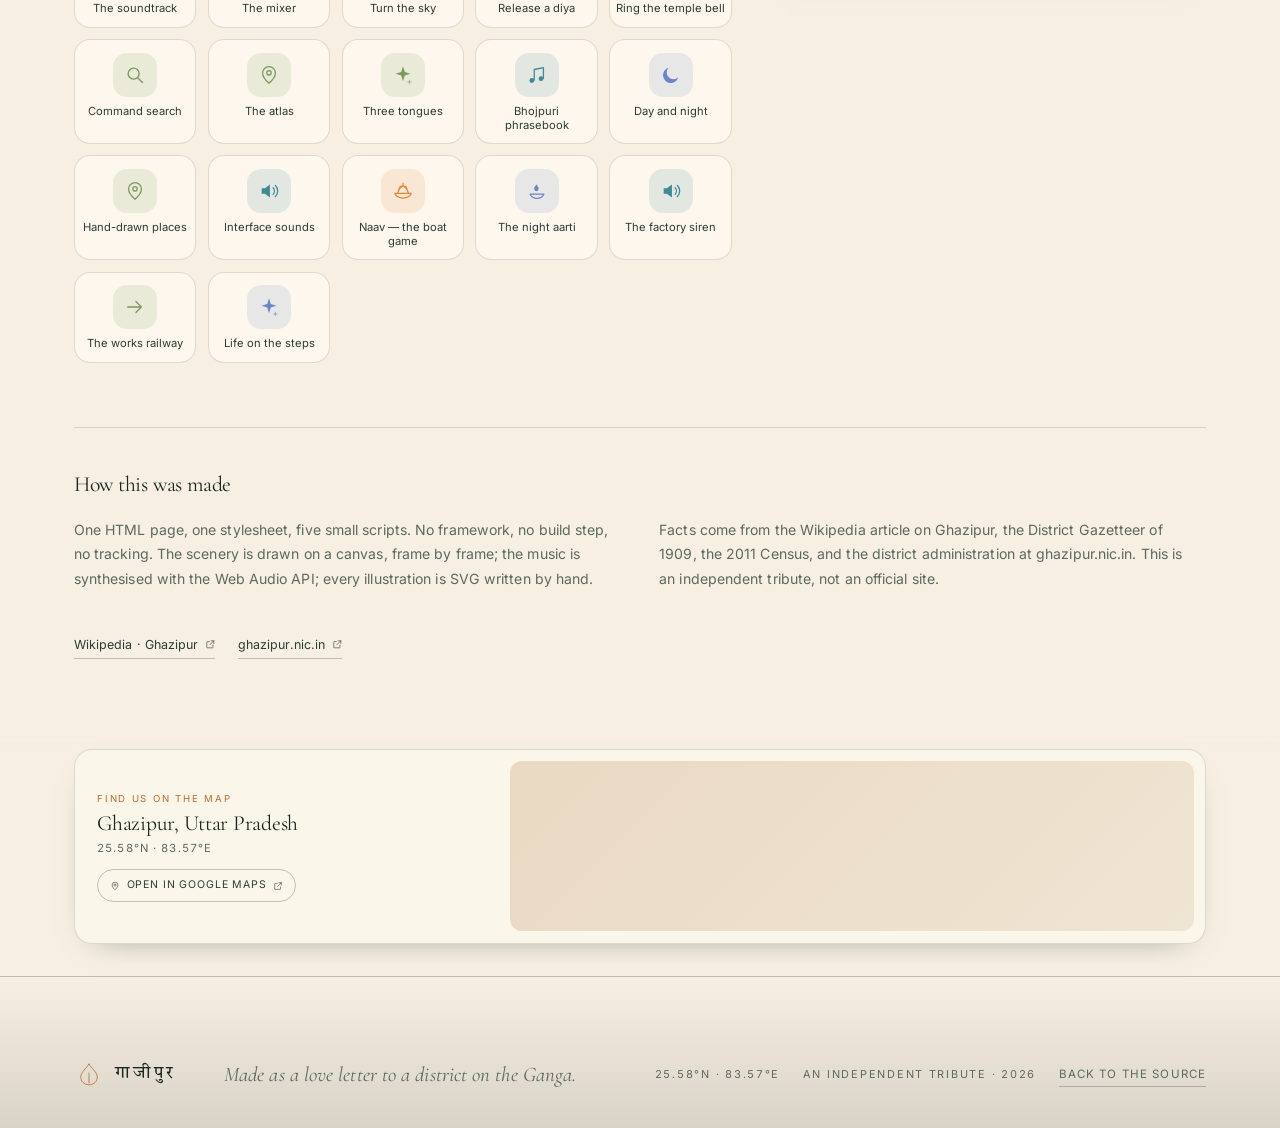
==== commit 75b8618c: "Home: small Farm shortcut icon beside Row the Naav Co-Authored-By: Claude Sonnet 5.5 <noreply@anthro" ====
--- a/index.html
+++ b/index.html
@@ -39,6 +39,7 @@
     <symbol id="i-bell" viewBox="0 0 24 24"><path d="M12 3a6 6 0 0 0-6 6c0 3.2-1 4.7-2 6h16c-1-1.3-2-2.8-2-6a6 6 0 0 0-6-6z" fill="none" stroke="currentColor" stroke-width="1.4" stroke-linejoin="round"/><path d="M9.6 19a2.6 2.6 0 0 0 4.8 0" fill="none" stroke="currentColor" stroke-width="1.4" stroke-linecap="round"/></symbol>
     <symbol id="i-lamp" viewBox="0 0 24 24"><path d="M4.5 15.5h15c-1.4 3-4 4.5-7.5 4.5s-6.1-1.5-7.5-4.5z" fill="none" stroke="currentColor" stroke-width="1.4" stroke-linejoin="round"/><path d="M12 12.2c1.8-1.4 2.2-2.7 1.5-4.2-.5-1-1.5-1.5-1.5-3.5-1.4 1.3-3.2 2.9-3.2 4.8 0 1.6 1.4 2.9 3.2 2.9z"/></symbol>
     <symbol id="i-music" viewBox="0 0 24 24"><path d="M9 18V6l10-2v12" fill="none" stroke="currentColor" stroke-width="1.4" stroke-linejoin="round"/><circle cx="6.4" cy="18" r="2.6"/><circle cx="16.4" cy="16" r="2.6"/></symbol>
+    <symbol id="i-farm" viewBox="0 0 24 24"><path d="M3.5 20.5V10L12 4l8.5 6v10.5z" fill="none" stroke="currentColor" stroke-width="1.5" stroke-linejoin="round"/><path d="M8.5 20.5v-6.5h7v6.5M8.5 14l7 6.5M15.5 14l-7 6.5" fill="none" stroke="currentColor" stroke-width="1.3" stroke-linejoin="round"/></symbol>
     <symbol id="i-boat" viewBox="0 0 24 24"><path d="M3 14.5h18c-1.4 3.4-4.6 5.2-9 5.2s-7.6-1.8-9-5.2z" fill="none" stroke="currentColor" stroke-width="1.4" stroke-linejoin="round"/><path d="M6 14.5 9 7h6l3 7.5" fill="none" stroke="currentColor" stroke-width="1.4" stroke-linejoin="round"/><path d="M12 7V3.5M12 6.2 7.8 10M12 6.2l4.2 3.8" fill="none" stroke="currentColor" stroke-width="1.3" stroke-linecap="round"/></symbol>
     <symbol id="i-rain" viewBox="0 0 24 24"><path d="M7 14.5a4 4 0 0 1 .6-7.9A5.5 5.5 0 0 1 18 8.2a3.2 3.2 0 0 1-.5 6.3z" fill="none" stroke="currentColor" stroke-width="1.4" stroke-linejoin="round"/><path d="M8 17.5 7 20.5M12 17.5l-1 3M16 17.5l-1 3" stroke="currentColor" stroke-width="1.4" fill="none" stroke-linecap="round"/></symbol>
     <symbol id="i-bird" viewBox="0 0 24 24"><path d="M2 9.5c3.6 0 6.6 1.6 10 6.5 3.4-4.9 6.4-6.5 10-6.5" fill="none" stroke="currentColor" stroke-width="1.5" stroke-linecap="round" stroke-linejoin="round"/><circle cx="12" cy="16.4" r="1.5"/></symbol>
@@ -137,6 +138,7 @@
         <svg class="ic"><use href="#i-boat"/></svg>
         <span data-i18n="hero.cta3">Row the Naav</span>
       </button>
+      <a class="hero-farm" href="Farm.html" title="Farm" aria-label="Farm" data-i18n-aria="nav.farm"><svg class="ic"><use href="#i-farm"/></svg></a>
     </div>
     <div class="hero-weather rev">
       <div class="season" id="season" role="group" data-i18n-aria="season.label" aria-label="Season of the river">
--- a/assets/css/style.css
+++ b/assets/css/style.css
@@ -2138,7 +2138,7 @@
   html.is-ready .site-nav a:nth-child(1){ animation-delay:.25s; } html.is-ready .site-nav a:nth-child(2){ animation-delay:.32s; }
   html.is-ready .site-nav a:nth-child(3){ animation-delay:.39s; } html.is-ready .site-nav a:nth-child(4){ animation-delay:.46s; }
   html.is-ready .site-nav a:nth-child(5){ animation-delay:.53s; } html.is-ready .site-nav a:nth-child(6){ animation-delay:.6s; }
-  html.is-ready .site-nav a:nth-child(7){ animation-delay:.67s; }
+  html.is-ready .site-nav a:nth-child(7){ animation-delay:.67s; } html.is-ready .site-nav a:nth-child(8){ animation-delay:.74s; }
 }
 @keyframes navDrop{ from{ opacity:0; transform:translateY(-14px) rotate(-2deg); } to{ opacity:.78; transform:none; } }
 html.is-ready .site-nav a.is-active, html.is-ready .site-nav .nav-explore{ --keep:1; }
@@ -2721,3 +2721,17 @@
 
 .site-nav .nav-farm{ color:#5a8a3a; opacity:1; }
 html[data-theme="night"] .site-nav .nav-farm{ color:#9fcf7a; }
+
+/* Mobile header: keep the leaf mark, push the tools to the right edge, no dead space. */
+@media (max-width:900px){
+  .site-head{ justify-content:space-between; }
+  .site-head .brand{ display:flex !important; flex:none; min-width:0; }
+  .site-head .head-tools{ margin-left:auto; flex:none; }
+  .site-head .brand-text{ display:none; }
+}
+
+/* Small Farm shortcut beside "Row the Naav". */
+.hero-farm{ width:46px; height:46px; flex:none; align-self:center; display:grid; place-items:center; border-radius:50%; color:#5a8a3a; border:1px solid var(--line-strong); background:color-mix(in srgb, var(--paper-2) 40%, transparent); transition:transform .35s var(--ease), background .3s, color .3s, border-color .3s; }
+.hero-farm .ic{ width:22px; height:22px; }
+.hero-farm:hover,.hero-farm:focus-visible{ background:#5a8a3a; color:#fff; border-color:#5a8a3a; transform:translateY(-2px) rotate(-6deg); }
+@media (max-width:700px){ .hero-actions .btn-ghost{ flex:1 1 0; } .hero-farm{ width:48px; height:48px; } }
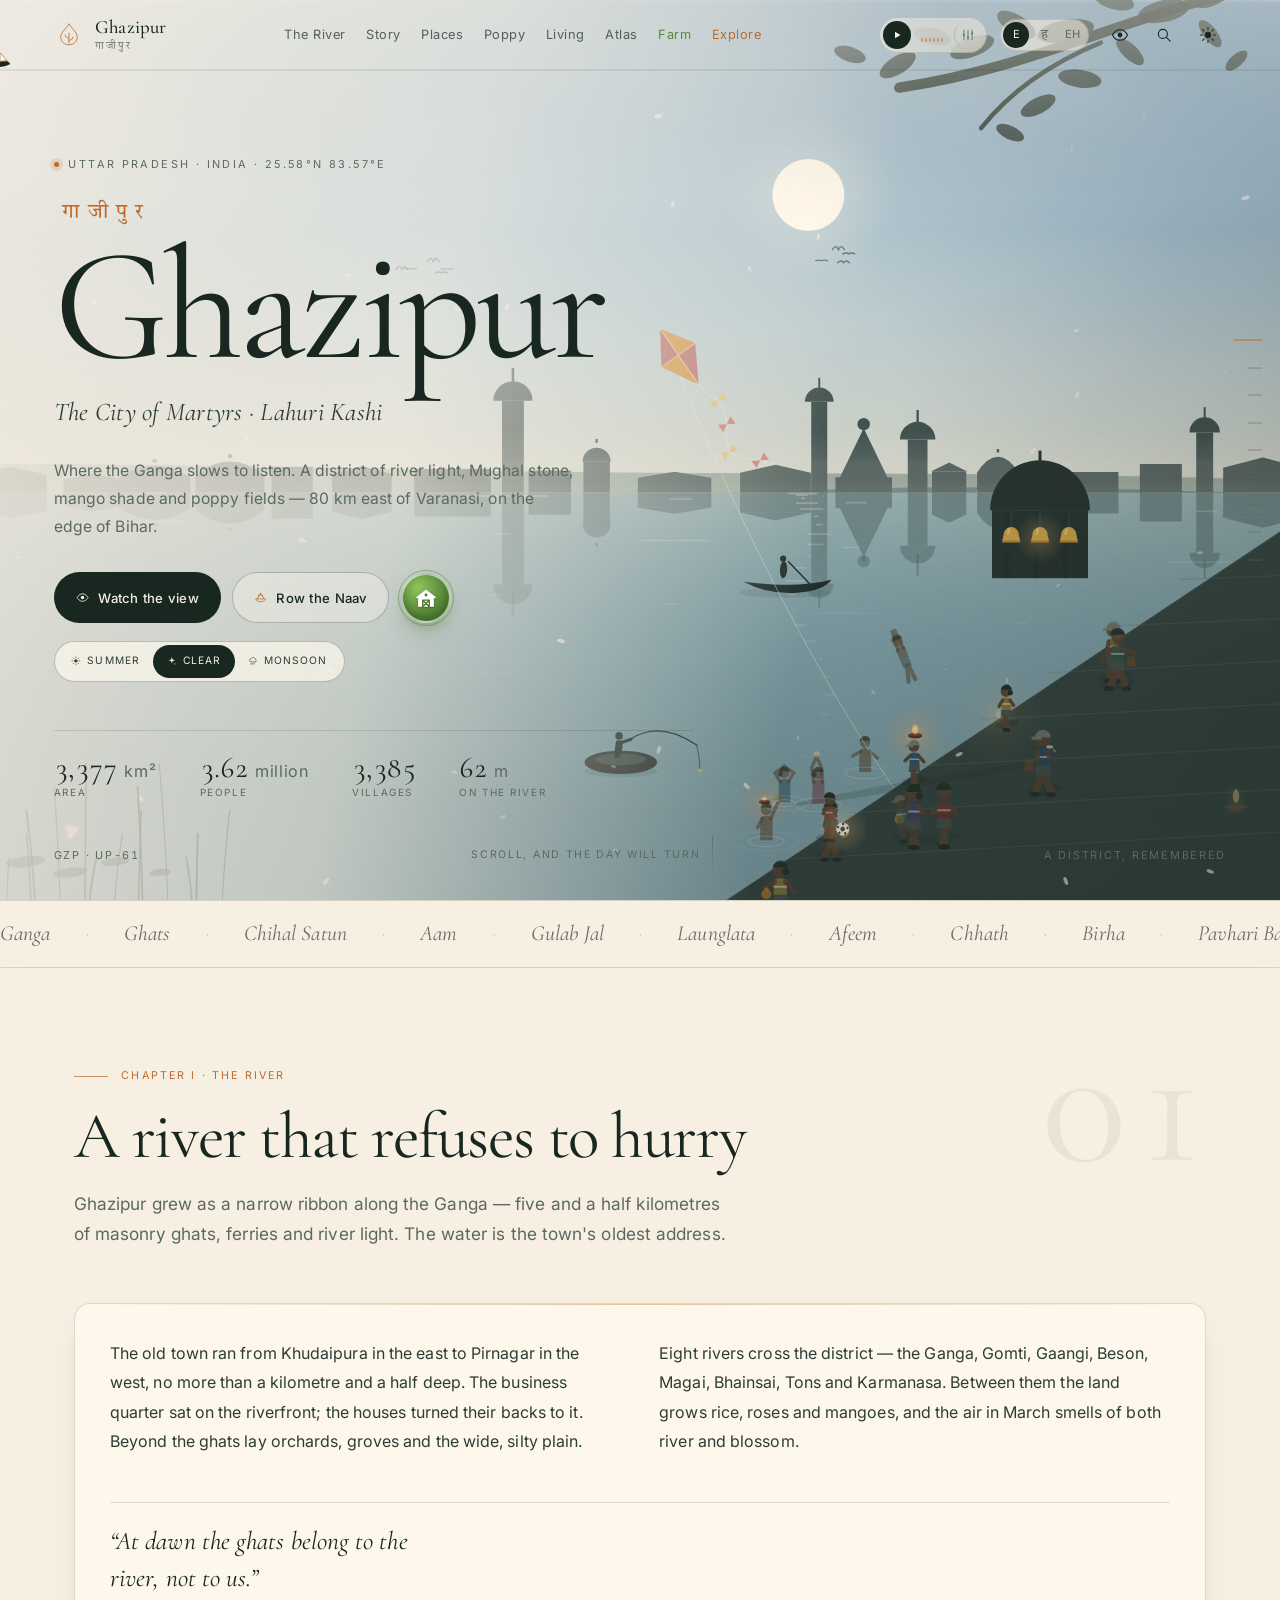
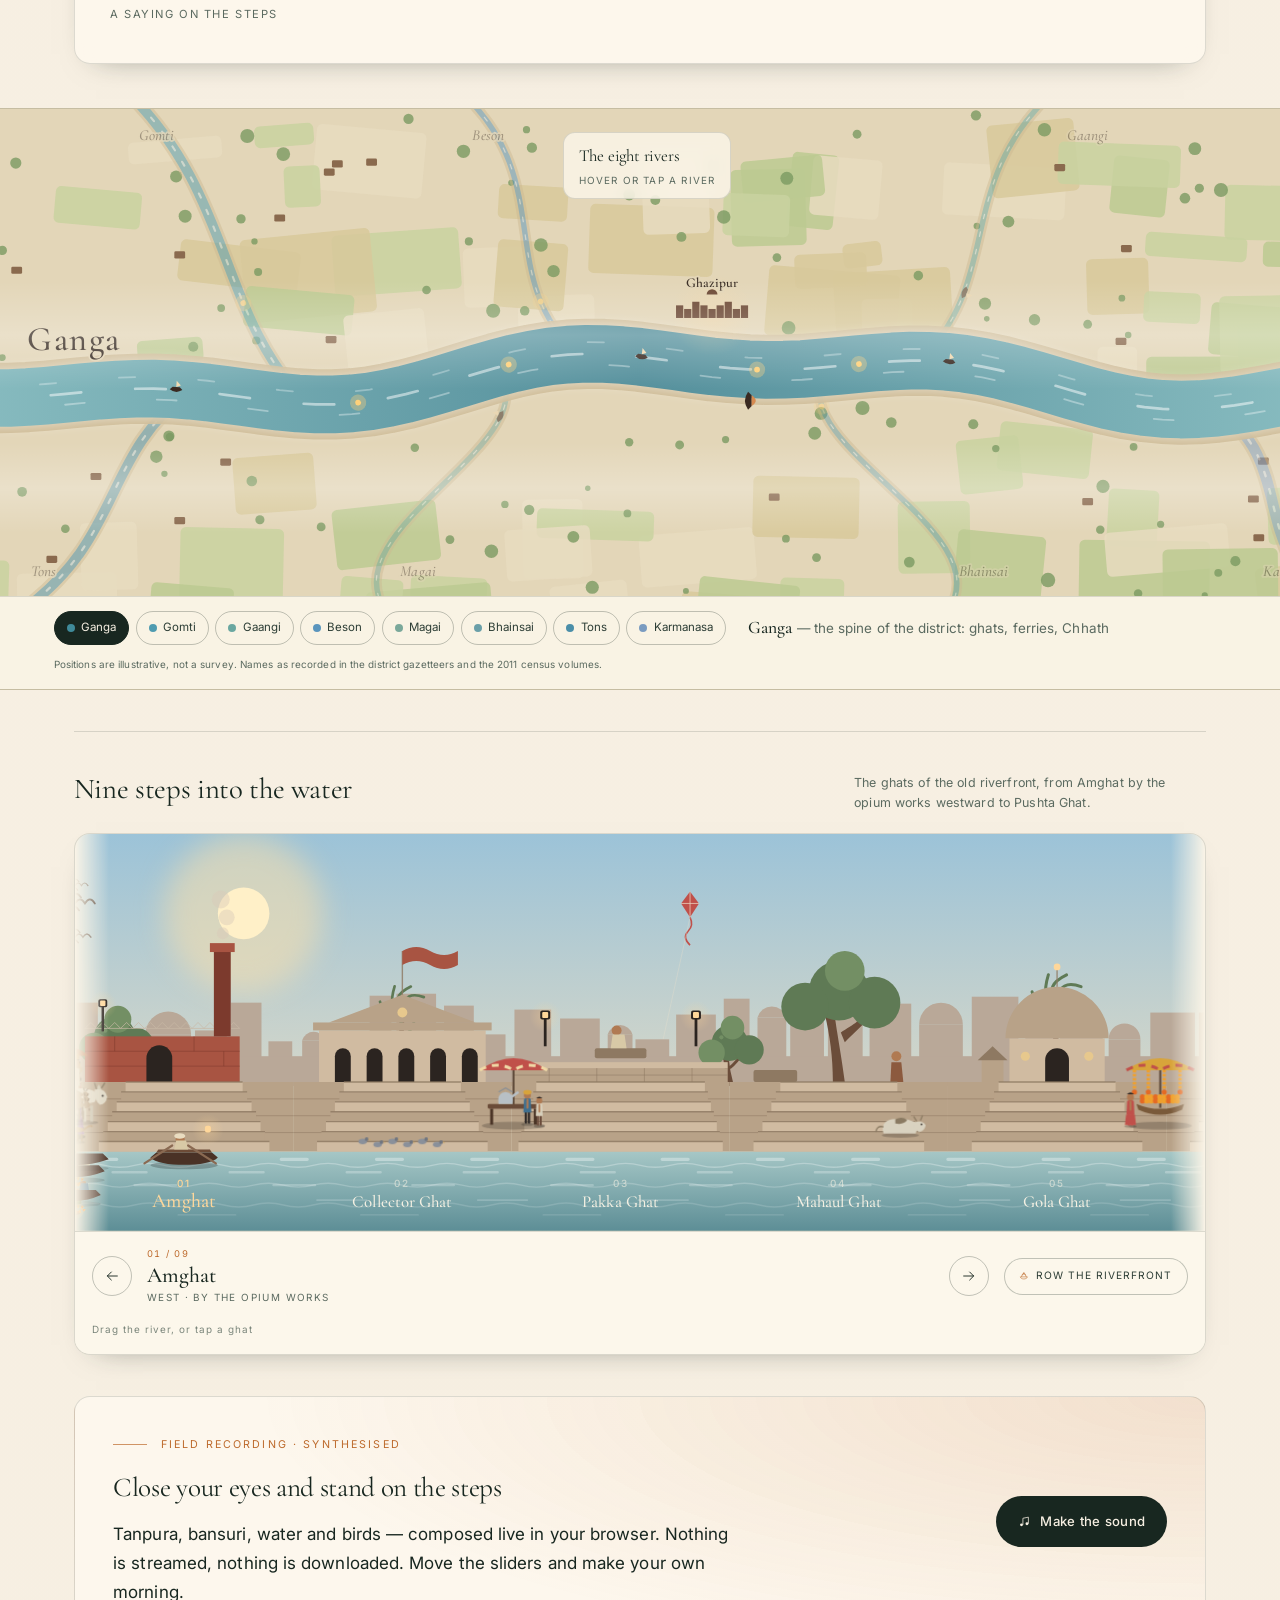
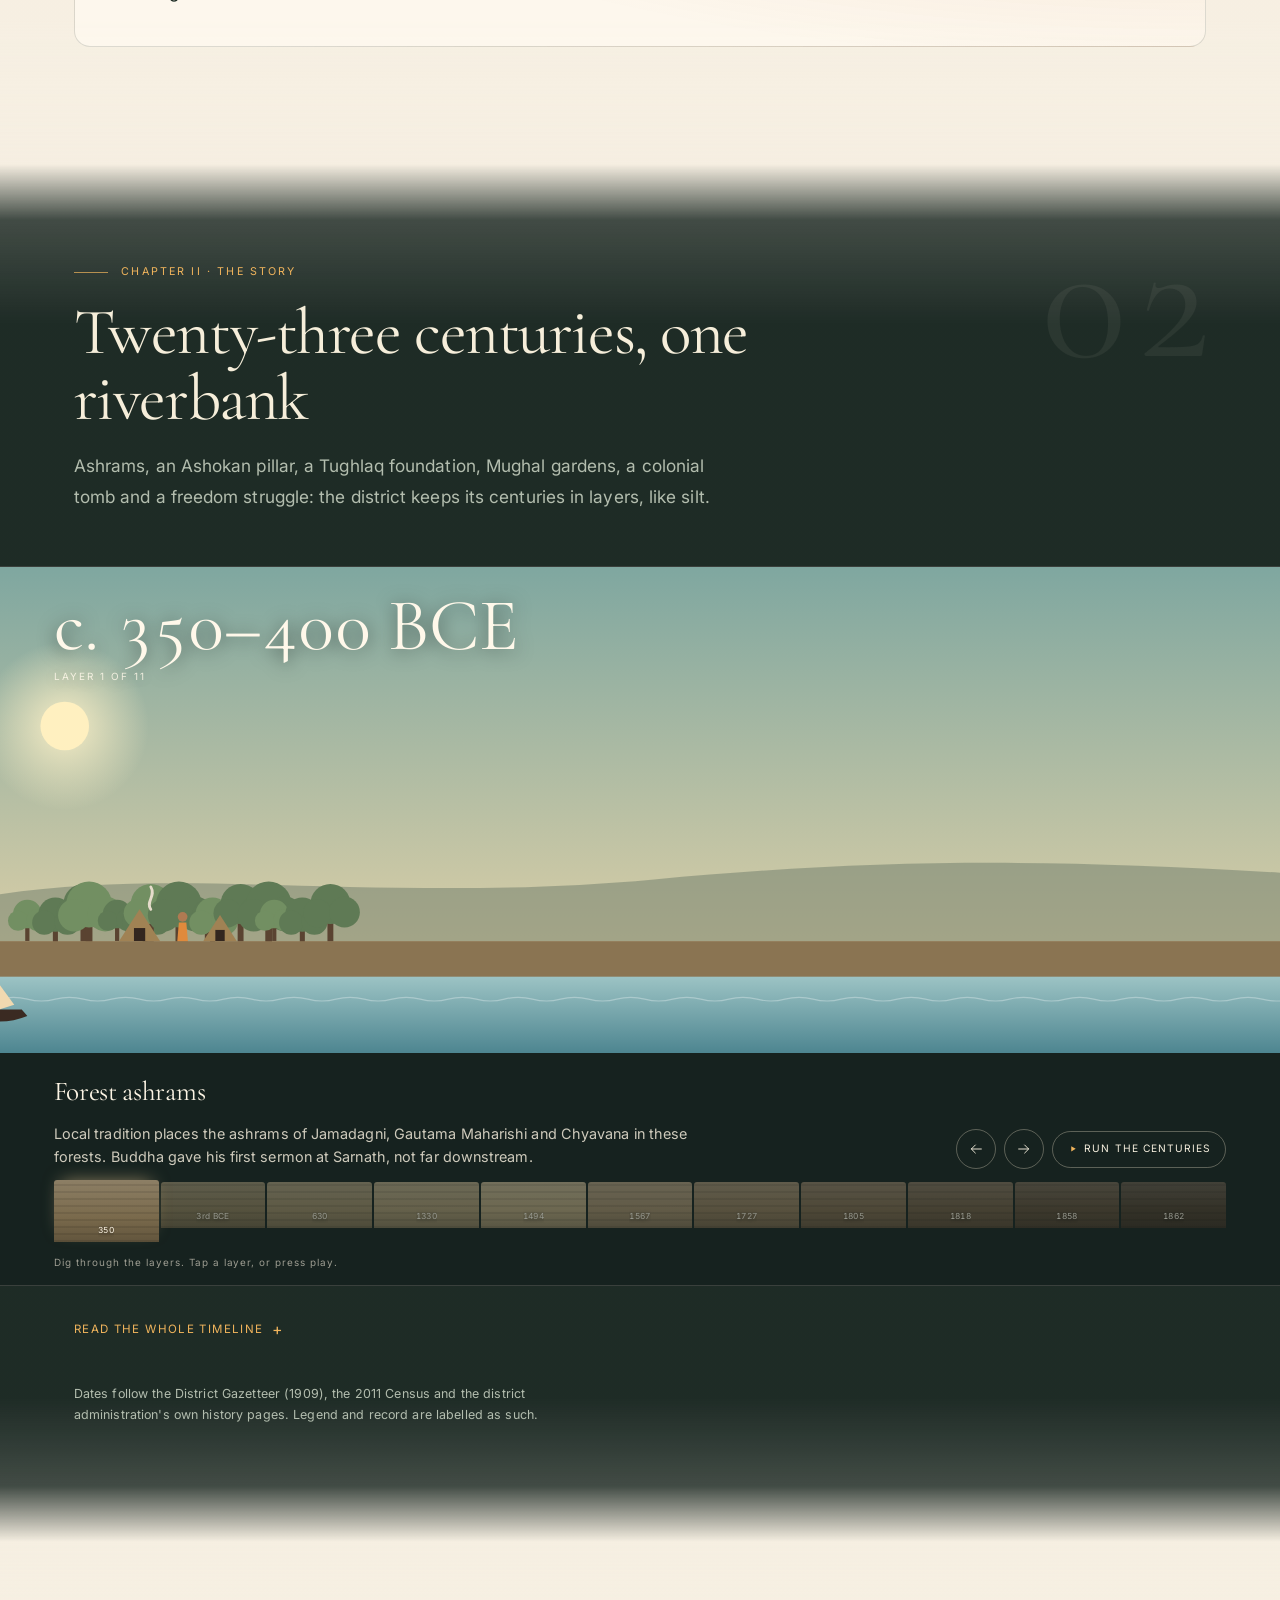
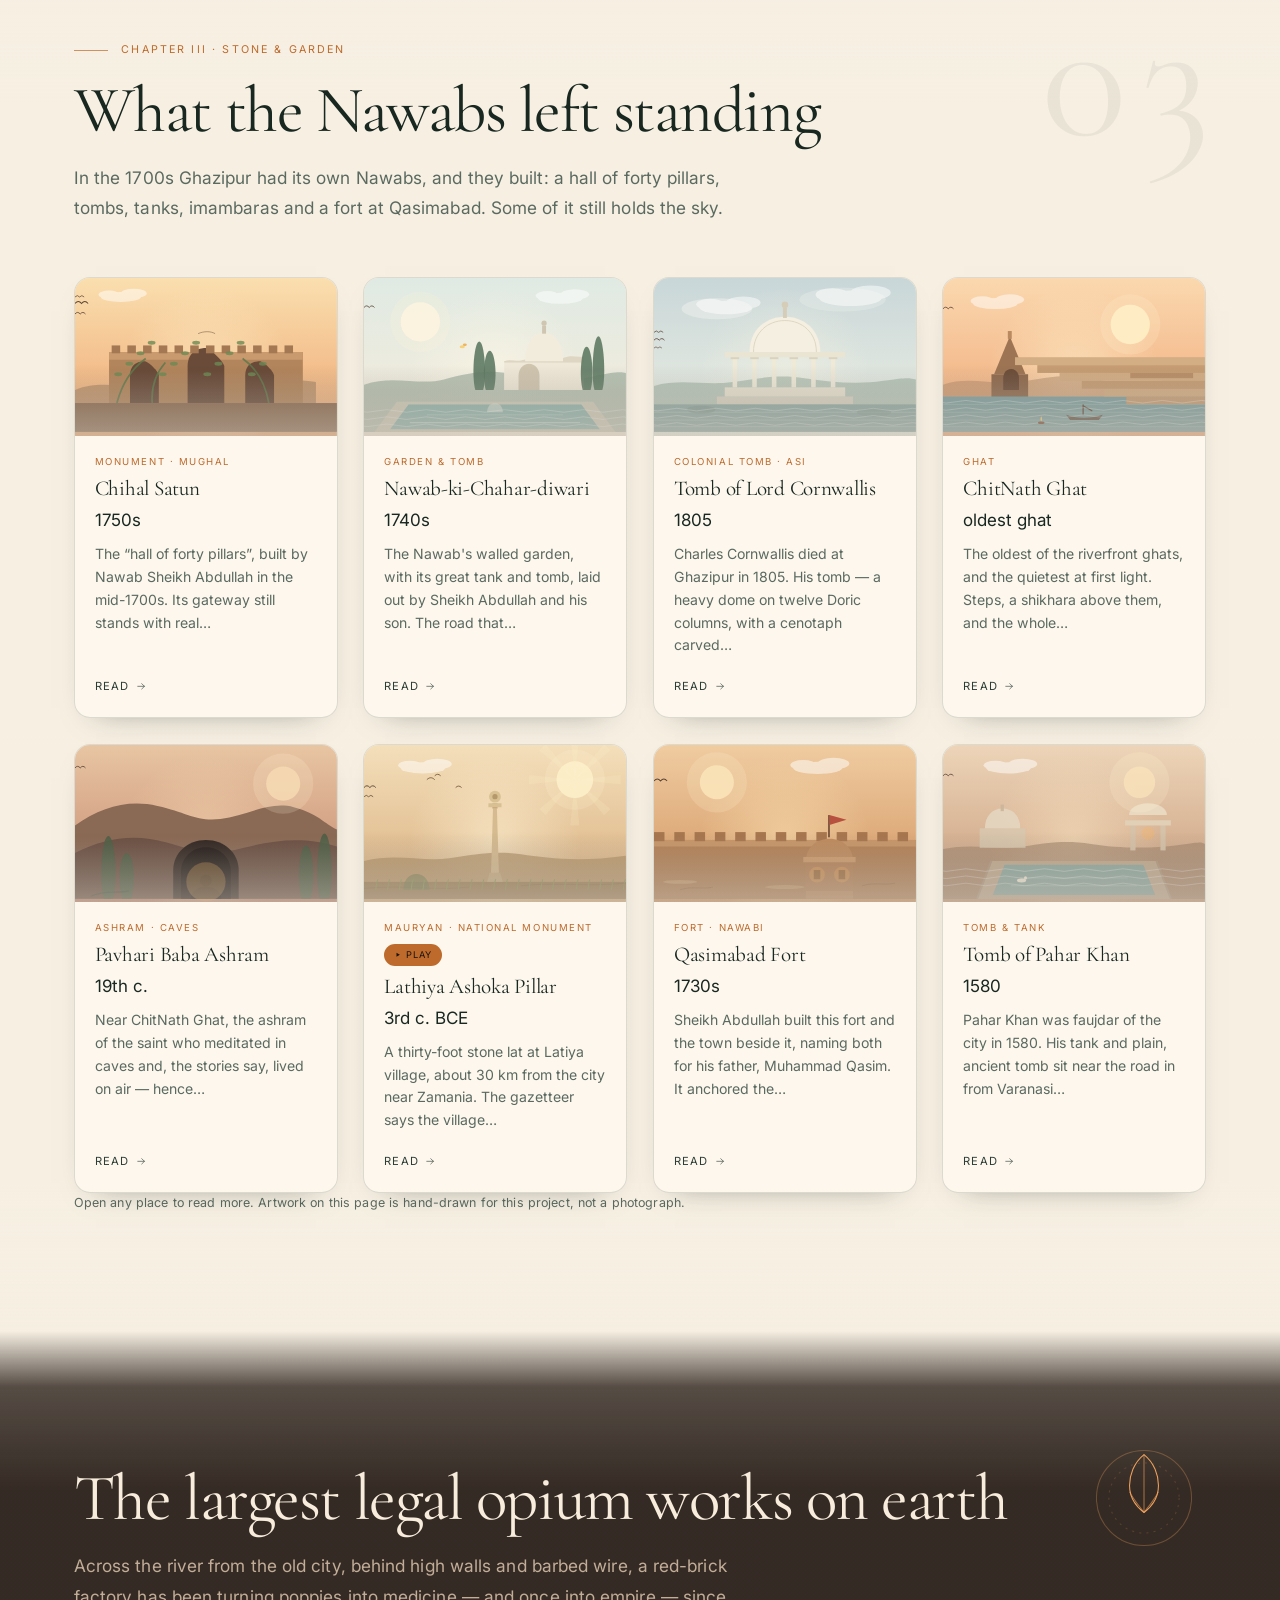
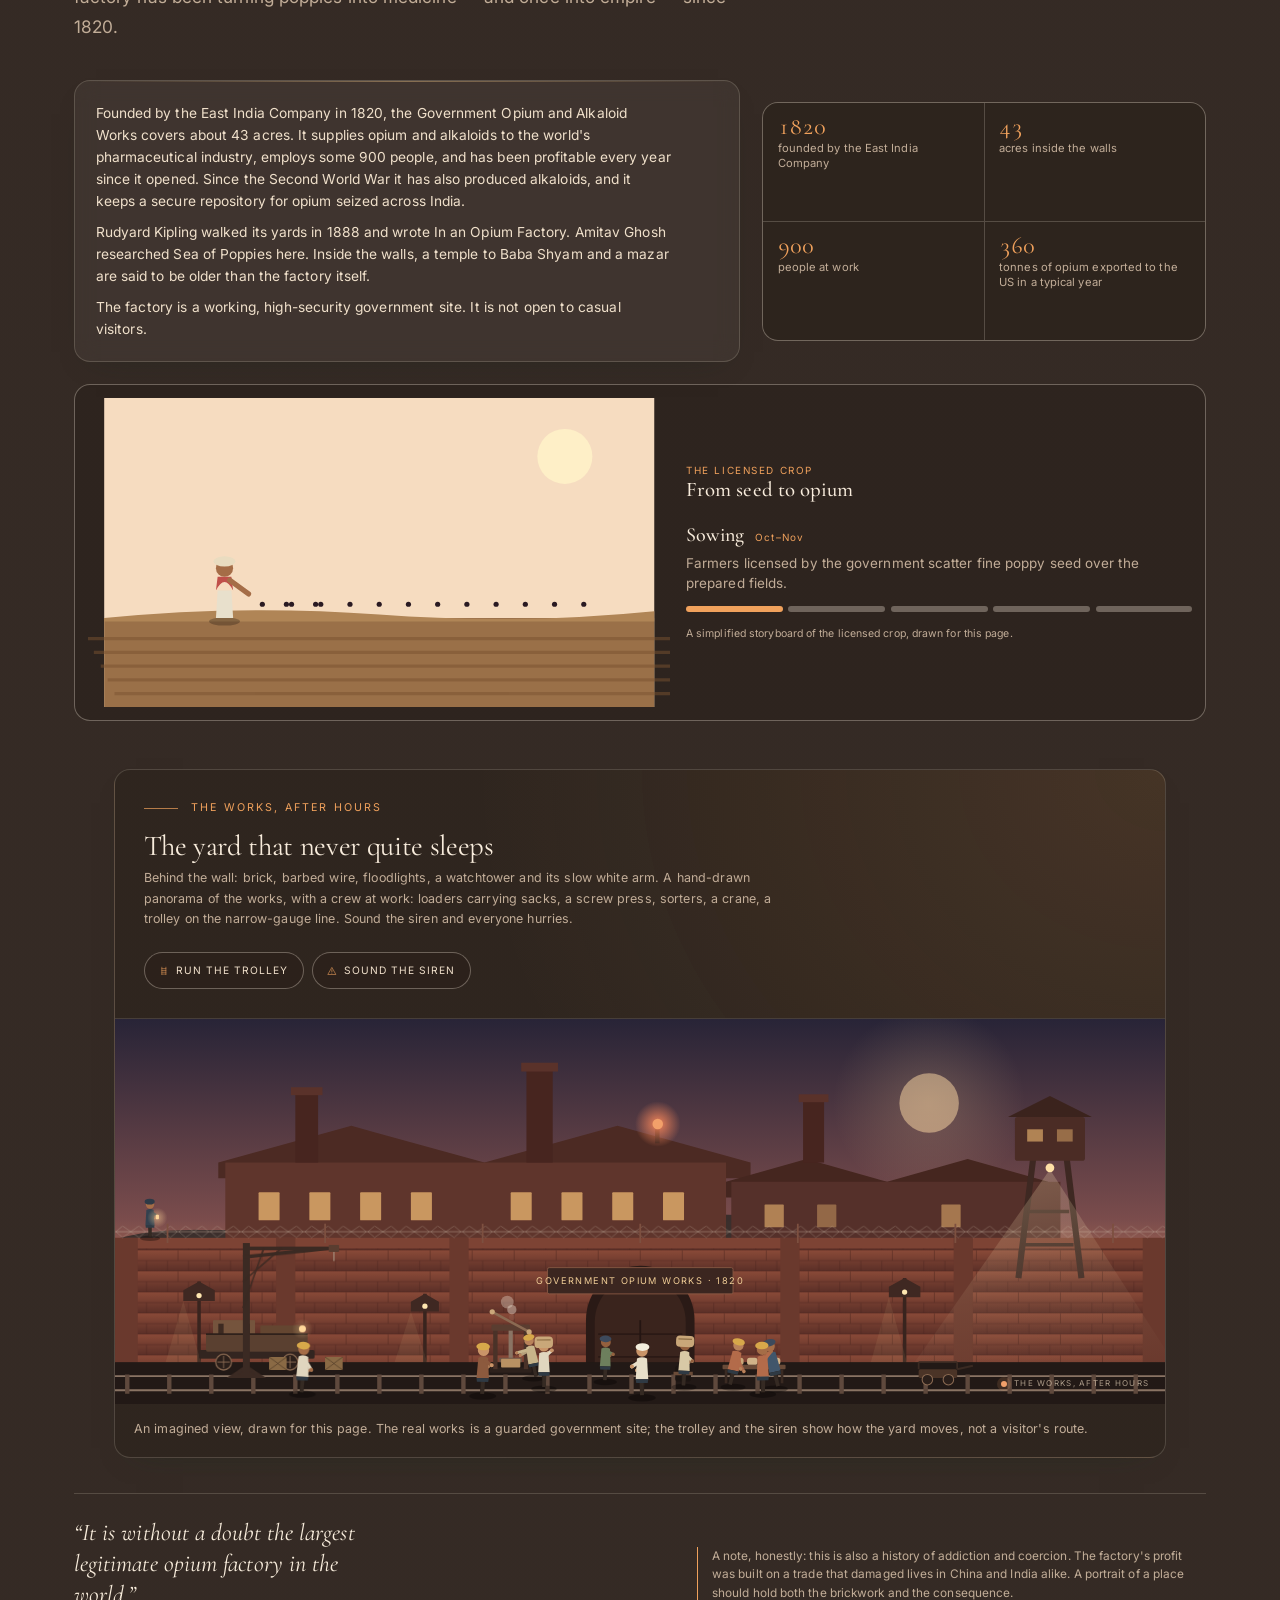
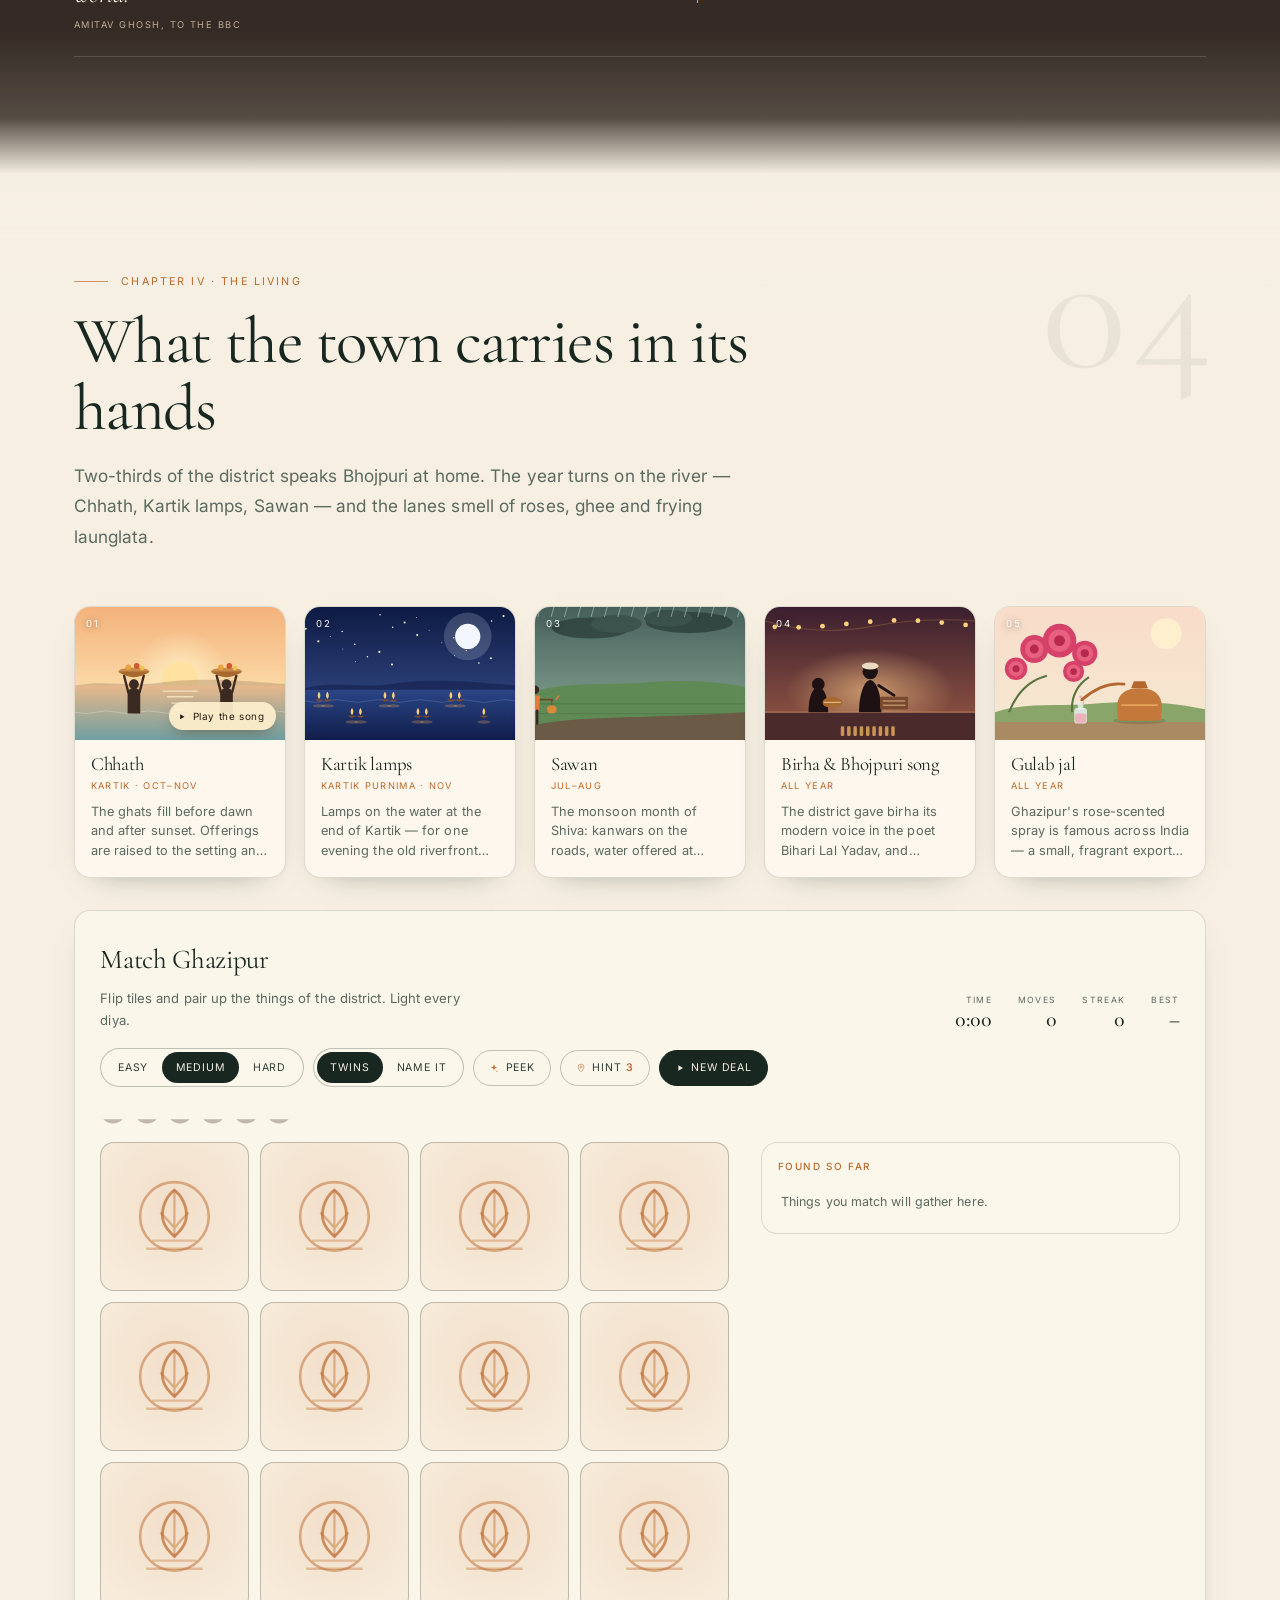
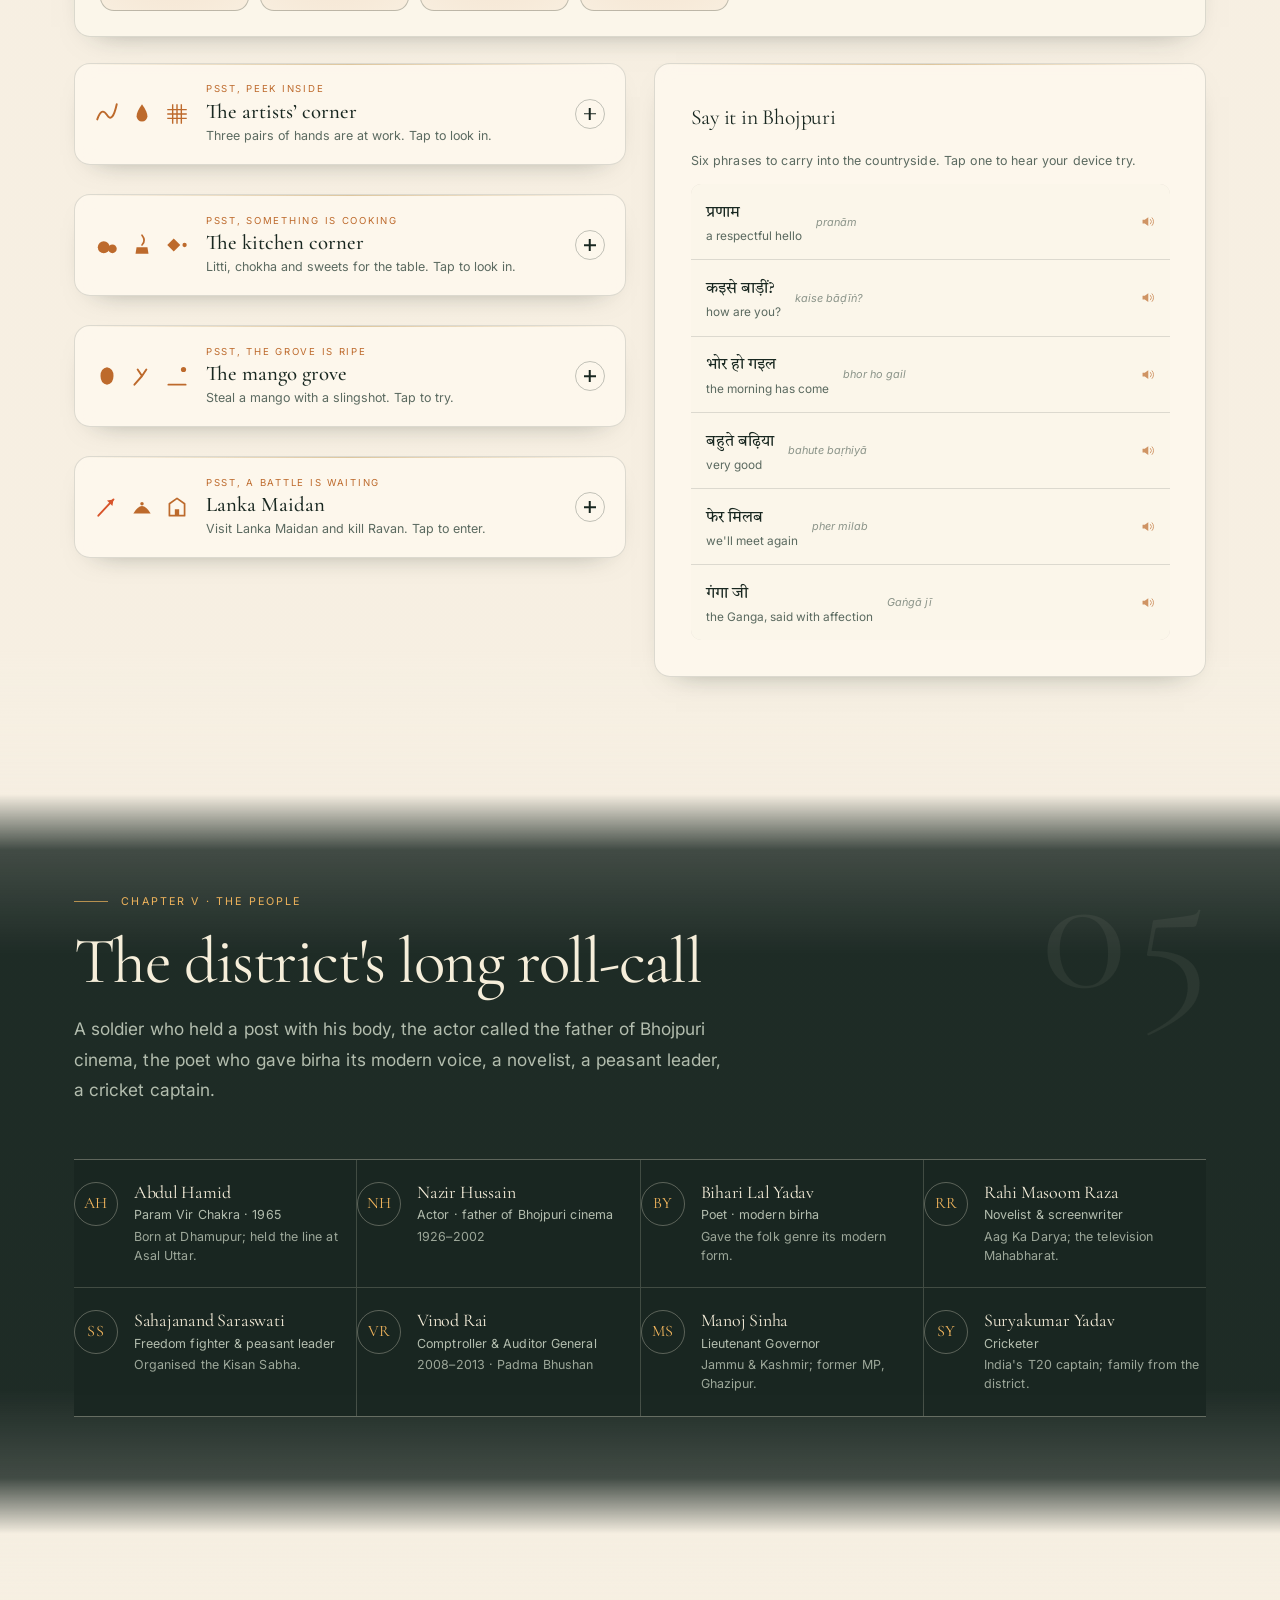
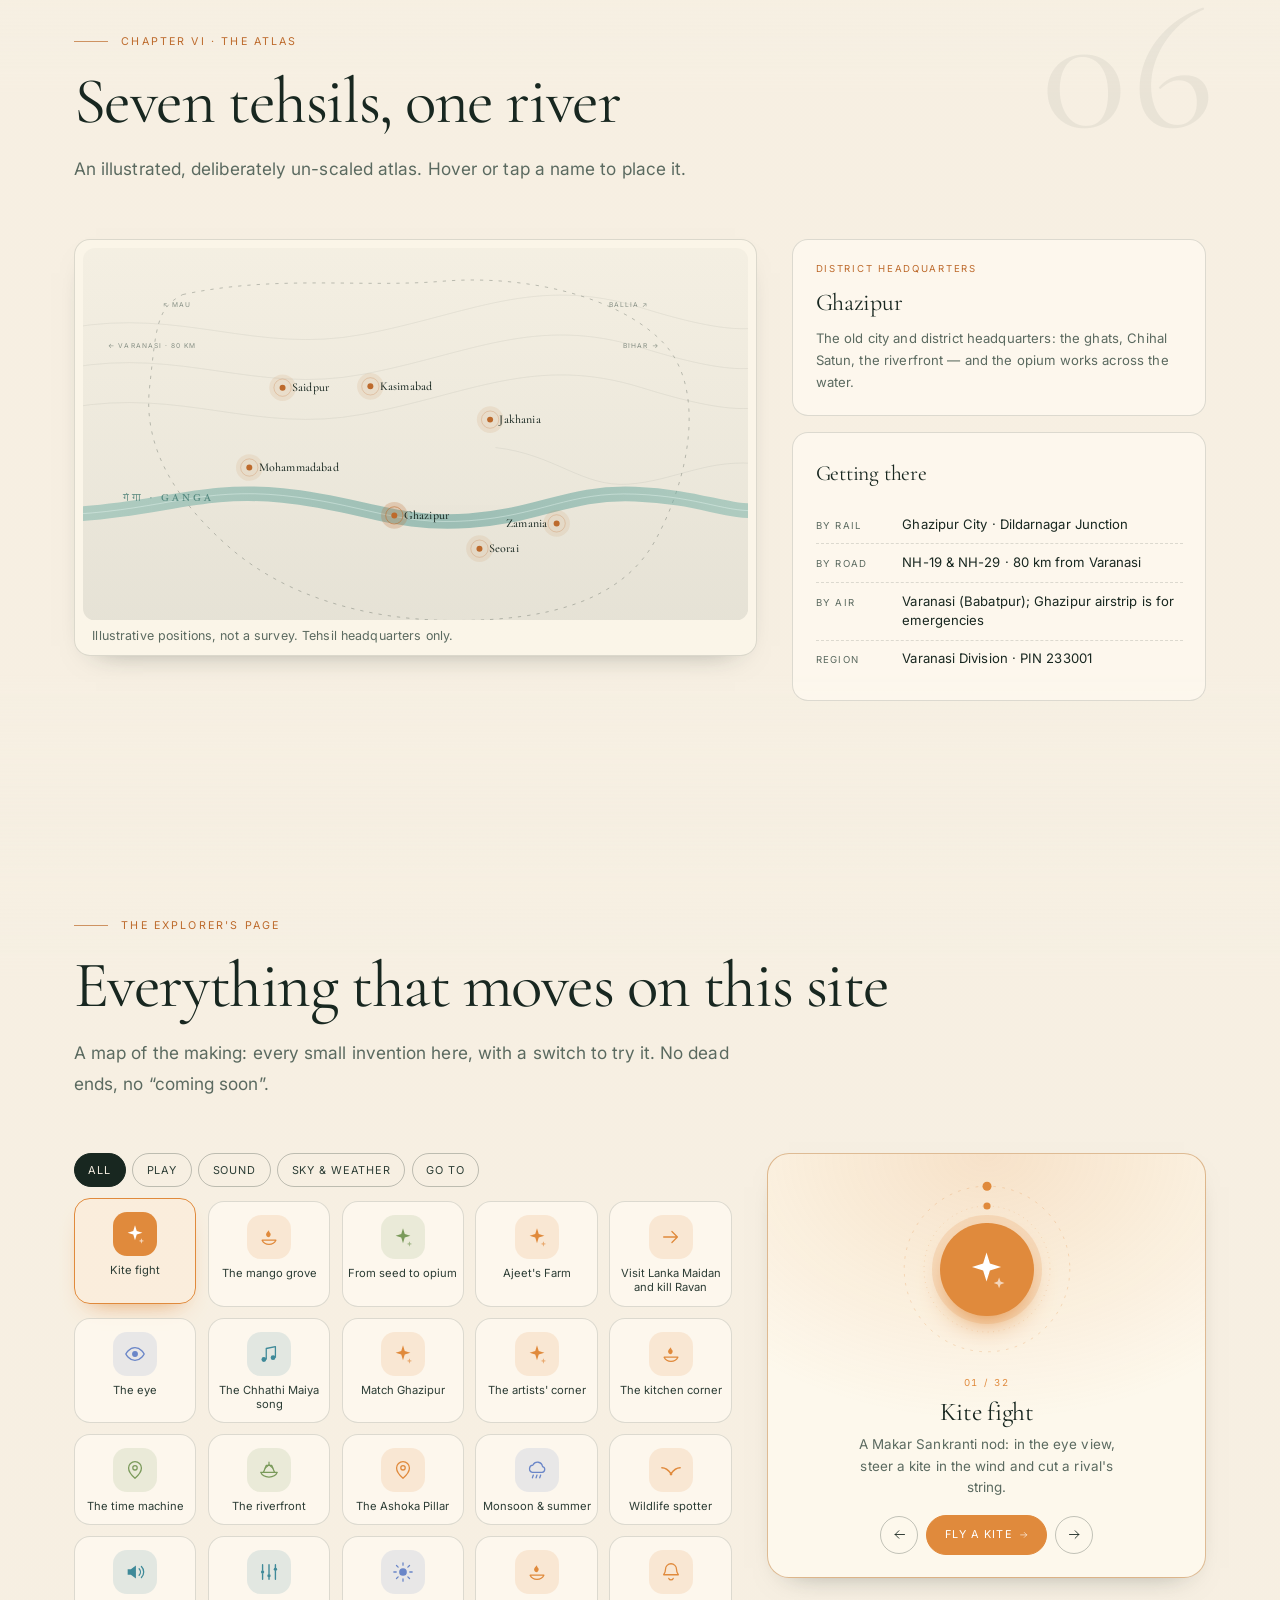
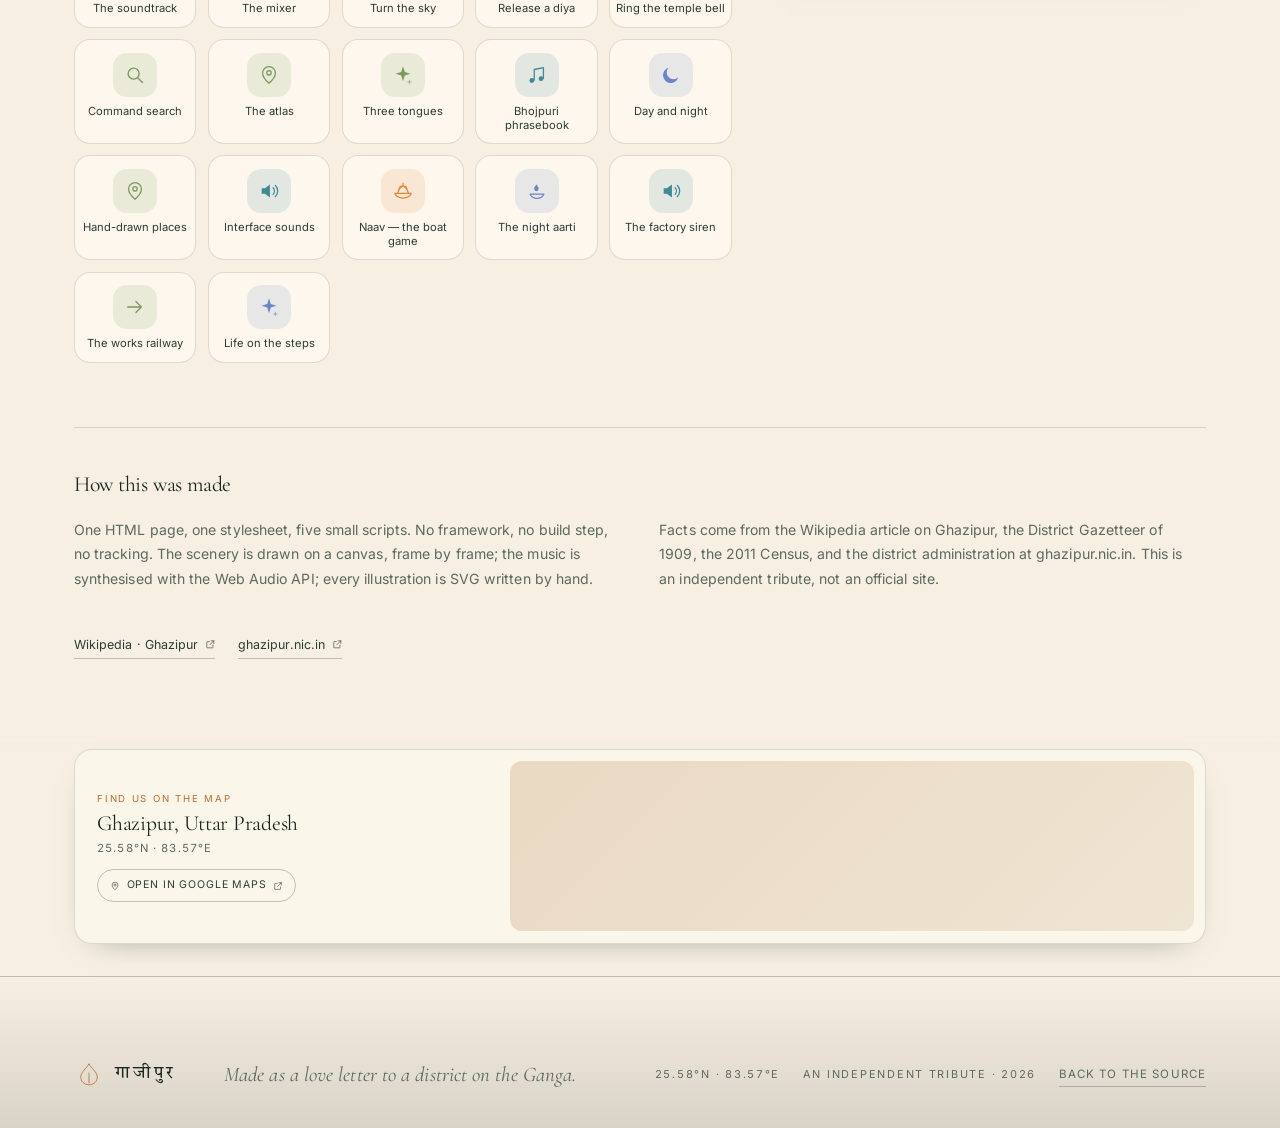
==== commit 554d5b65: "Farm icon: green medallion with filled barn, pulse ring and bob Co-Authored-By: Claude Sonnet 5.5 <n" ====
--- a/index.html
+++ b/index.html
@@ -39,7 +39,7 @@
     <symbol id="i-bell" viewBox="0 0 24 24"><path d="M12 3a6 6 0 0 0-6 6c0 3.2-1 4.7-2 6h16c-1-1.3-2-2.8-2-6a6 6 0 0 0-6-6z" fill="none" stroke="currentColor" stroke-width="1.4" stroke-linejoin="round"/><path d="M9.6 19a2.6 2.6 0 0 0 4.8 0" fill="none" stroke="currentColor" stroke-width="1.4" stroke-linecap="round"/></symbol>
     <symbol id="i-lamp" viewBox="0 0 24 24"><path d="M4.5 15.5h15c-1.4 3-4 4.5-7.5 4.5s-6.1-1.5-7.5-4.5z" fill="none" stroke="currentColor" stroke-width="1.4" stroke-linejoin="round"/><path d="M12 12.2c1.8-1.4 2.2-2.7 1.5-4.2-.5-1-1.5-1.5-1.5-3.5-1.4 1.3-3.2 2.9-3.2 4.8 0 1.6 1.4 2.9 3.2 2.9z"/></symbol>
     <symbol id="i-music" viewBox="0 0 24 24"><path d="M9 18V6l10-2v12" fill="none" stroke="currentColor" stroke-width="1.4" stroke-linejoin="round"/><circle cx="6.4" cy="18" r="2.6"/><circle cx="16.4" cy="16" r="2.6"/></symbol>
-    <symbol id="i-farm" viewBox="0 0 24 24"><path d="M3.5 20.5V10L12 4l8.5 6v10.5z" fill="none" stroke="currentColor" stroke-width="1.5" stroke-linejoin="round"/><path d="M8.5 20.5v-6.5h7v6.5M8.5 14l7 6.5M15.5 14l-7 6.5" fill="none" stroke="currentColor" stroke-width="1.3" stroke-linejoin="round"/></symbol>
+    <symbol id="i-farm" viewBox="0 0 24 24"><path d="M2.8 11.2 12 4.2l9.2 7-1 1.3-.9-.7V20H4.7v-8.2l-.9.7z" fill="currentColor"/><path d="M9 20v-6h6v6M9 14l6 6M15 14l-6 6" fill="none" stroke="var(--farm-door,#4f7a31)" stroke-width="1.3" stroke-linejoin="round"/><circle cx="12" cy="9.2" r="1.3" fill="var(--farm-door,#4f7a31)"/></symbol>
     <symbol id="i-boat" viewBox="0 0 24 24"><path d="M3 14.5h18c-1.4 3.4-4.6 5.2-9 5.2s-7.6-1.8-9-5.2z" fill="none" stroke="currentColor" stroke-width="1.4" stroke-linejoin="round"/><path d="M6 14.5 9 7h6l3 7.5" fill="none" stroke="currentColor" stroke-width="1.4" stroke-linejoin="round"/><path d="M12 7V3.5M12 6.2 7.8 10M12 6.2l4.2 3.8" fill="none" stroke="currentColor" stroke-width="1.3" stroke-linecap="round"/></symbol>
     <symbol id="i-rain" viewBox="0 0 24 24"><path d="M7 14.5a4 4 0 0 1 .6-7.9A5.5 5.5 0 0 1 18 8.2a3.2 3.2 0 0 1-.5 6.3z" fill="none" stroke="currentColor" stroke-width="1.4" stroke-linejoin="round"/><path d="M8 17.5 7 20.5M12 17.5l-1 3M16 17.5l-1 3" stroke="currentColor" stroke-width="1.4" fill="none" stroke-linecap="round"/></symbol>
     <symbol id="i-bird" viewBox="0 0 24 24"><path d="M2 9.5c3.6 0 6.6 1.6 10 6.5 3.4-4.9 6.4-6.5 10-6.5" fill="none" stroke="currentColor" stroke-width="1.5" stroke-linecap="round" stroke-linejoin="round"/><circle cx="12" cy="16.4" r="1.5"/></symbol>
--- a/assets/css/style.css
+++ b/assets/css/style.css
@@ -2730,8 +2730,12 @@
   .site-head .brand-text{ display:none; }
 }
 
-/* Small Farm shortcut beside "Row the Naav". */
-.hero-farm{ width:46px; height:46px; flex:none; align-self:center; display:grid; place-items:center; border-radius:50%; color:#5a8a3a; border:1px solid var(--line-strong); background:color-mix(in srgb, var(--paper-2) 40%, transparent); transition:transform .35s var(--ease), background .3s, color .3s, border-color .3s; }
-.hero-farm .ic{ width:22px; height:22px; }
-.hero-farm:hover,.hero-farm:focus-visible{ background:#5a8a3a; color:#fff; border-color:#5a8a3a; transform:translateY(-2px) rotate(-6deg); }
-@media (max-width:700px){ .hero-actions .btn-ghost{ flex:1 1 0; } .hero-farm{ width:48px; height:48px; } }
+/* Farm shortcut beside "Row the Naav": a green medallion with a barn, a soft pulse ring and a gentle bob. */
+.hero-farm{ --farm-door:#4f7a31; position:relative; width:50px; height:50px; flex:none; align-self:center; display:grid; place-items:center; border-radius:50%; color:#fff; background:radial-gradient(circle at 32% 26%,#8fc45a,#5a8a3a 58%,#3f6a28); border:2px solid rgba(255,255,255,.55); box-shadow:0 10px 22px -10px rgba(50,90,30,.8), inset 0 -4px 8px rgba(30,60,15,.35); transition:transform .35s var(--ease), box-shadow .3s; animation:farmBob 3.6s ease-in-out infinite; }
+.hero-farm::before{ content:""; position:absolute; inset:-5px; border-radius:50%; border:1.5px solid rgba(90,138,58,.55); animation:farmRing 2.8s ease-out infinite; pointer-events:none; }
+.hero-farm .ic{ width:26px; height:26px; filter:drop-shadow(0 1px 1px rgba(20,50,10,.4)); }
+.hero-farm:hover,.hero-farm:focus-visible{ transform:translateY(-3px) scale(1.08) rotate(-6deg); box-shadow:0 16px 28px -10px rgba(50,90,30,.9), inset 0 -4px 8px rgba(30,60,15,.35); }
+@keyframes farmBob{ 0%,100%{ translate:0 0; } 50%{ translate:0 -2px; } }
+@keyframes farmRing{ 0%{ transform:scale(.88); opacity:.9; } 80%,100%{ transform:scale(1.28); opacity:0; } }
+@media (max-width:700px){ .hero-actions .btn-ghost{ flex:1 1 0; } .hero-farm{ width:52px; height:52px; } }
+@media (prefers-reduced-motion:reduce){ .hero-farm,.hero-farm::before{ animation:none; } }
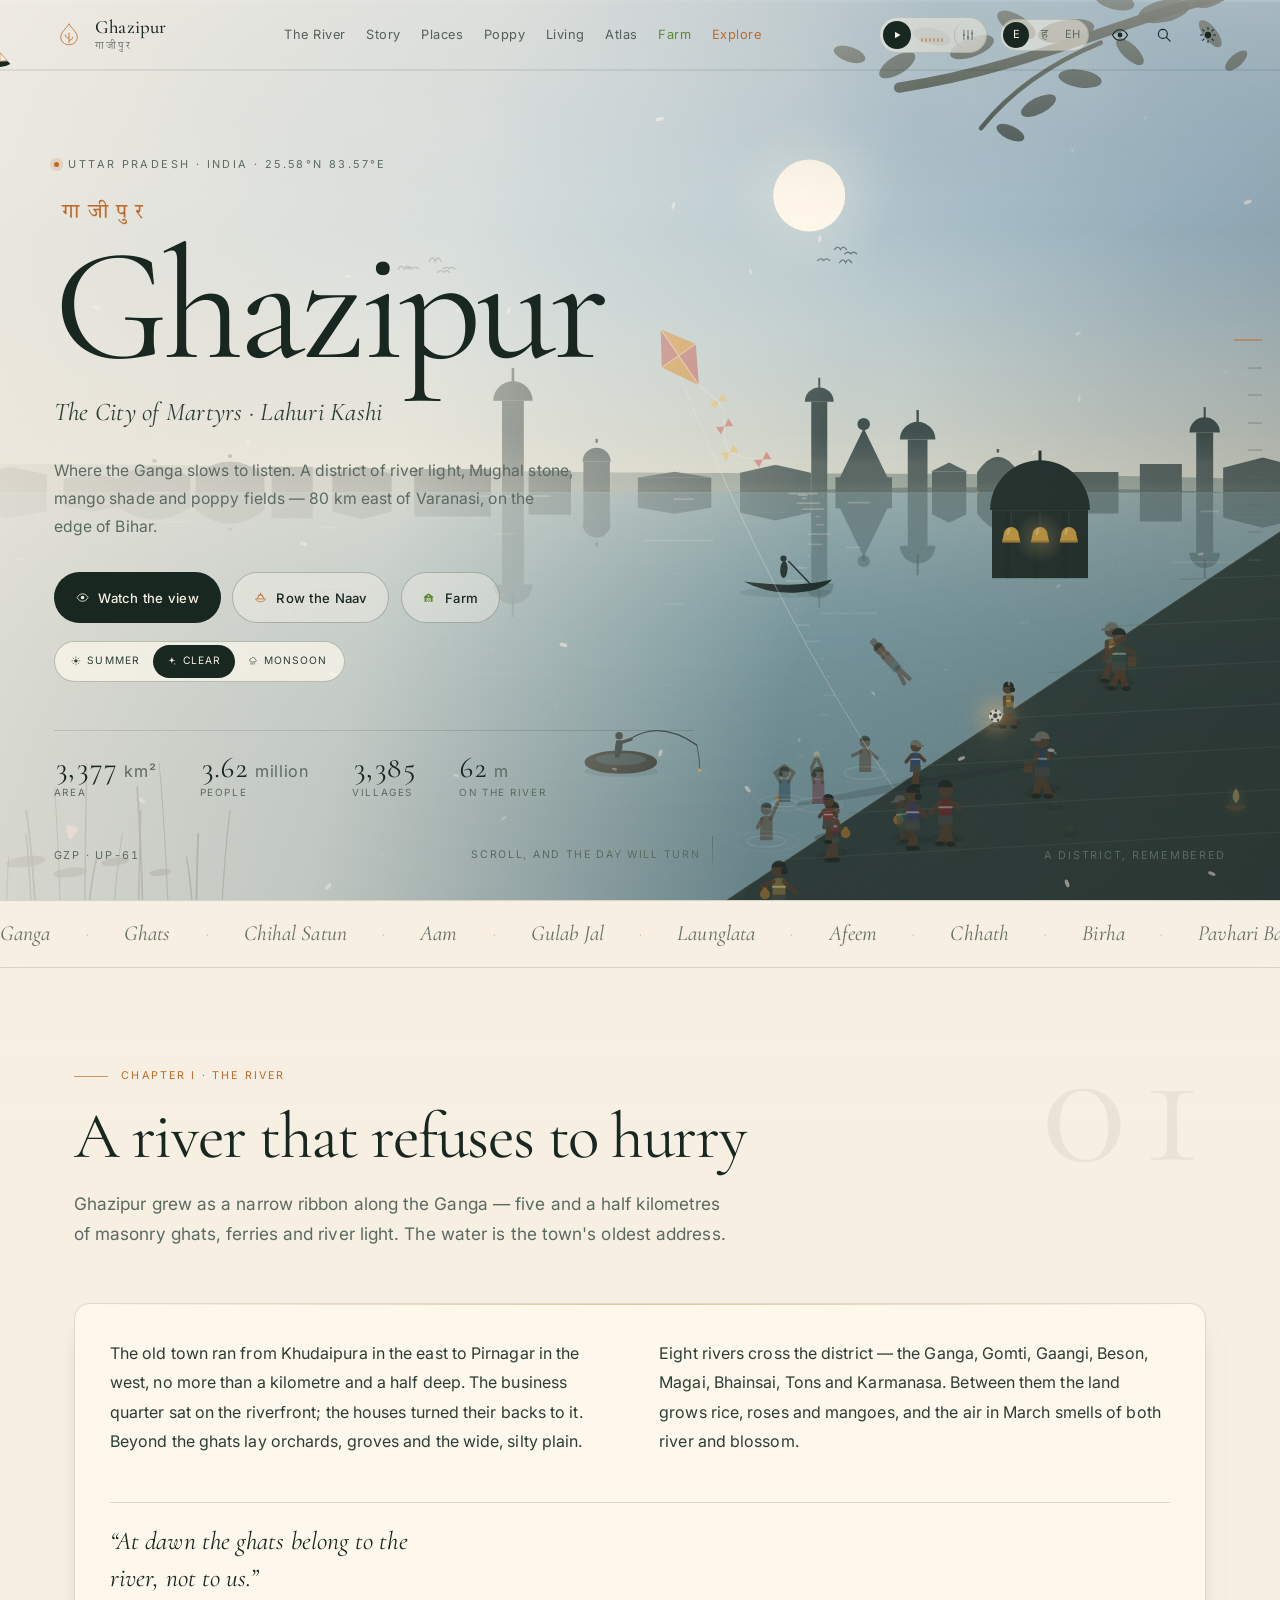
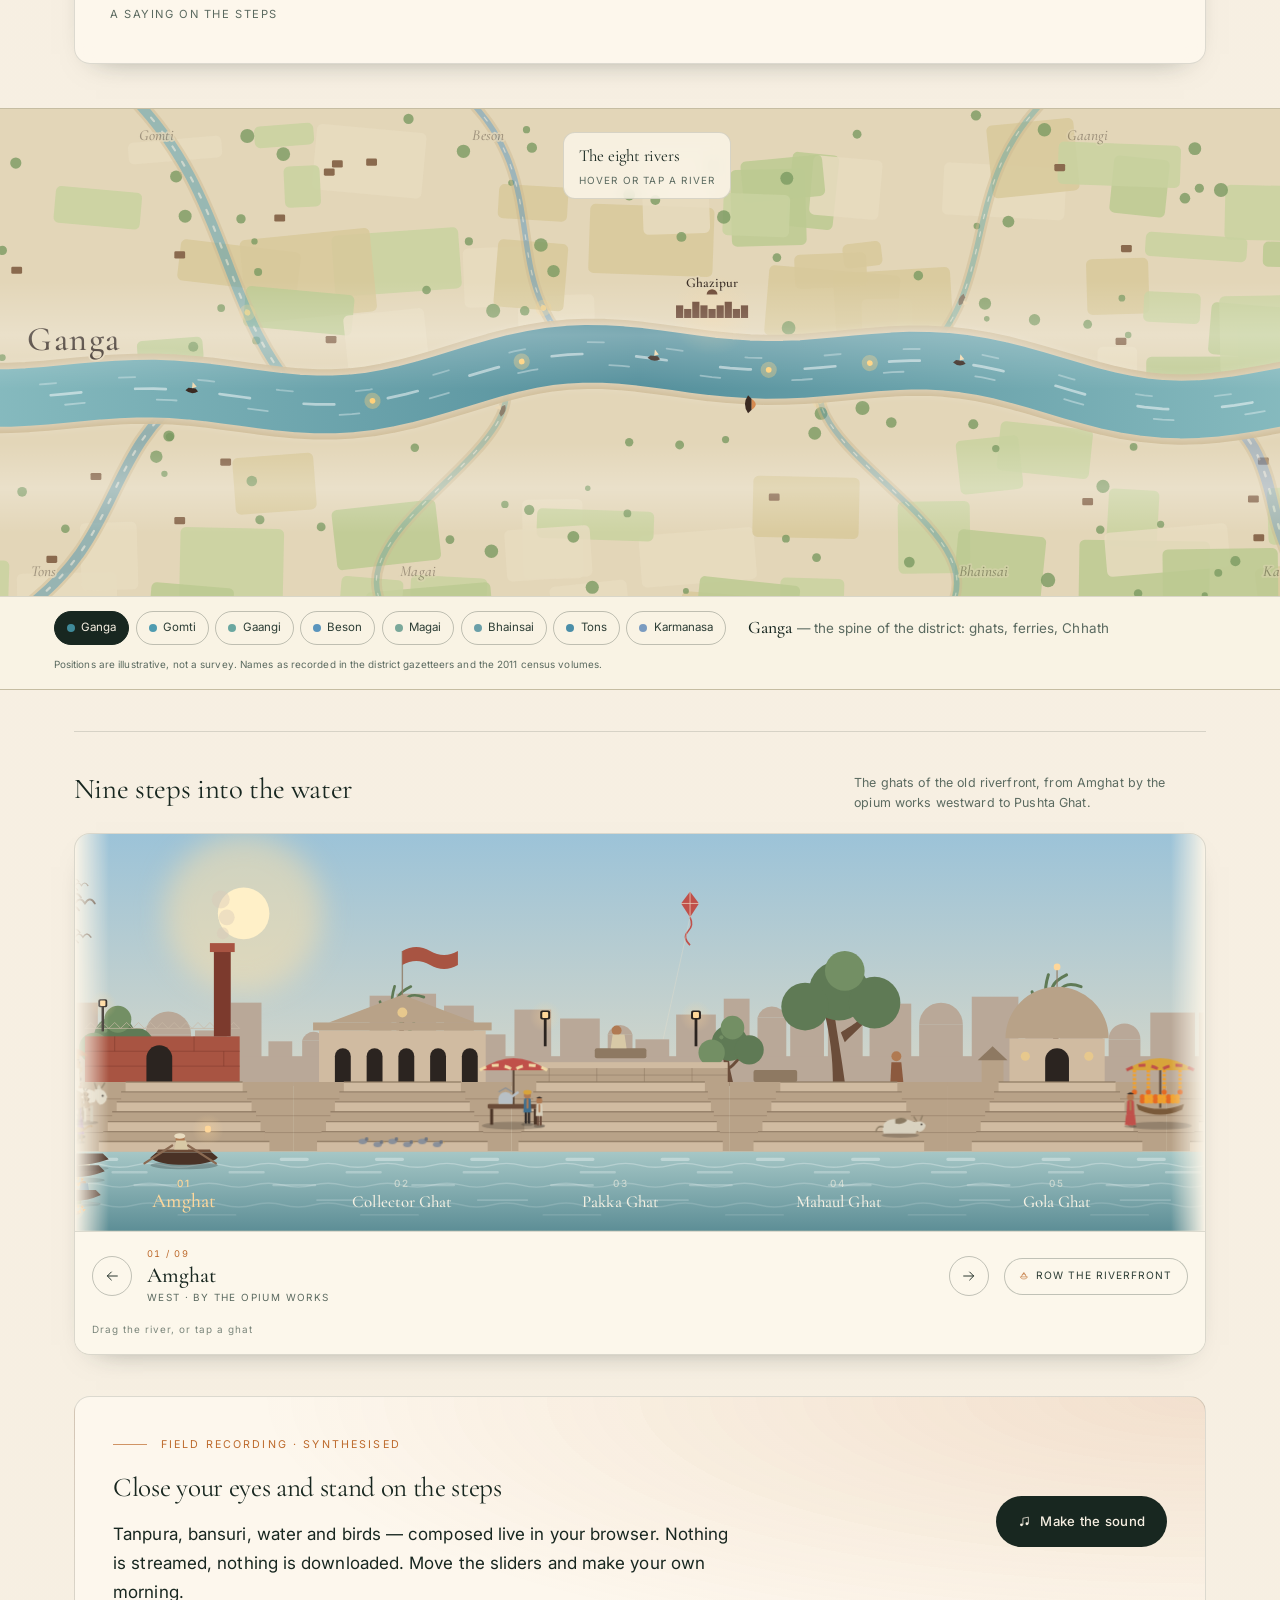
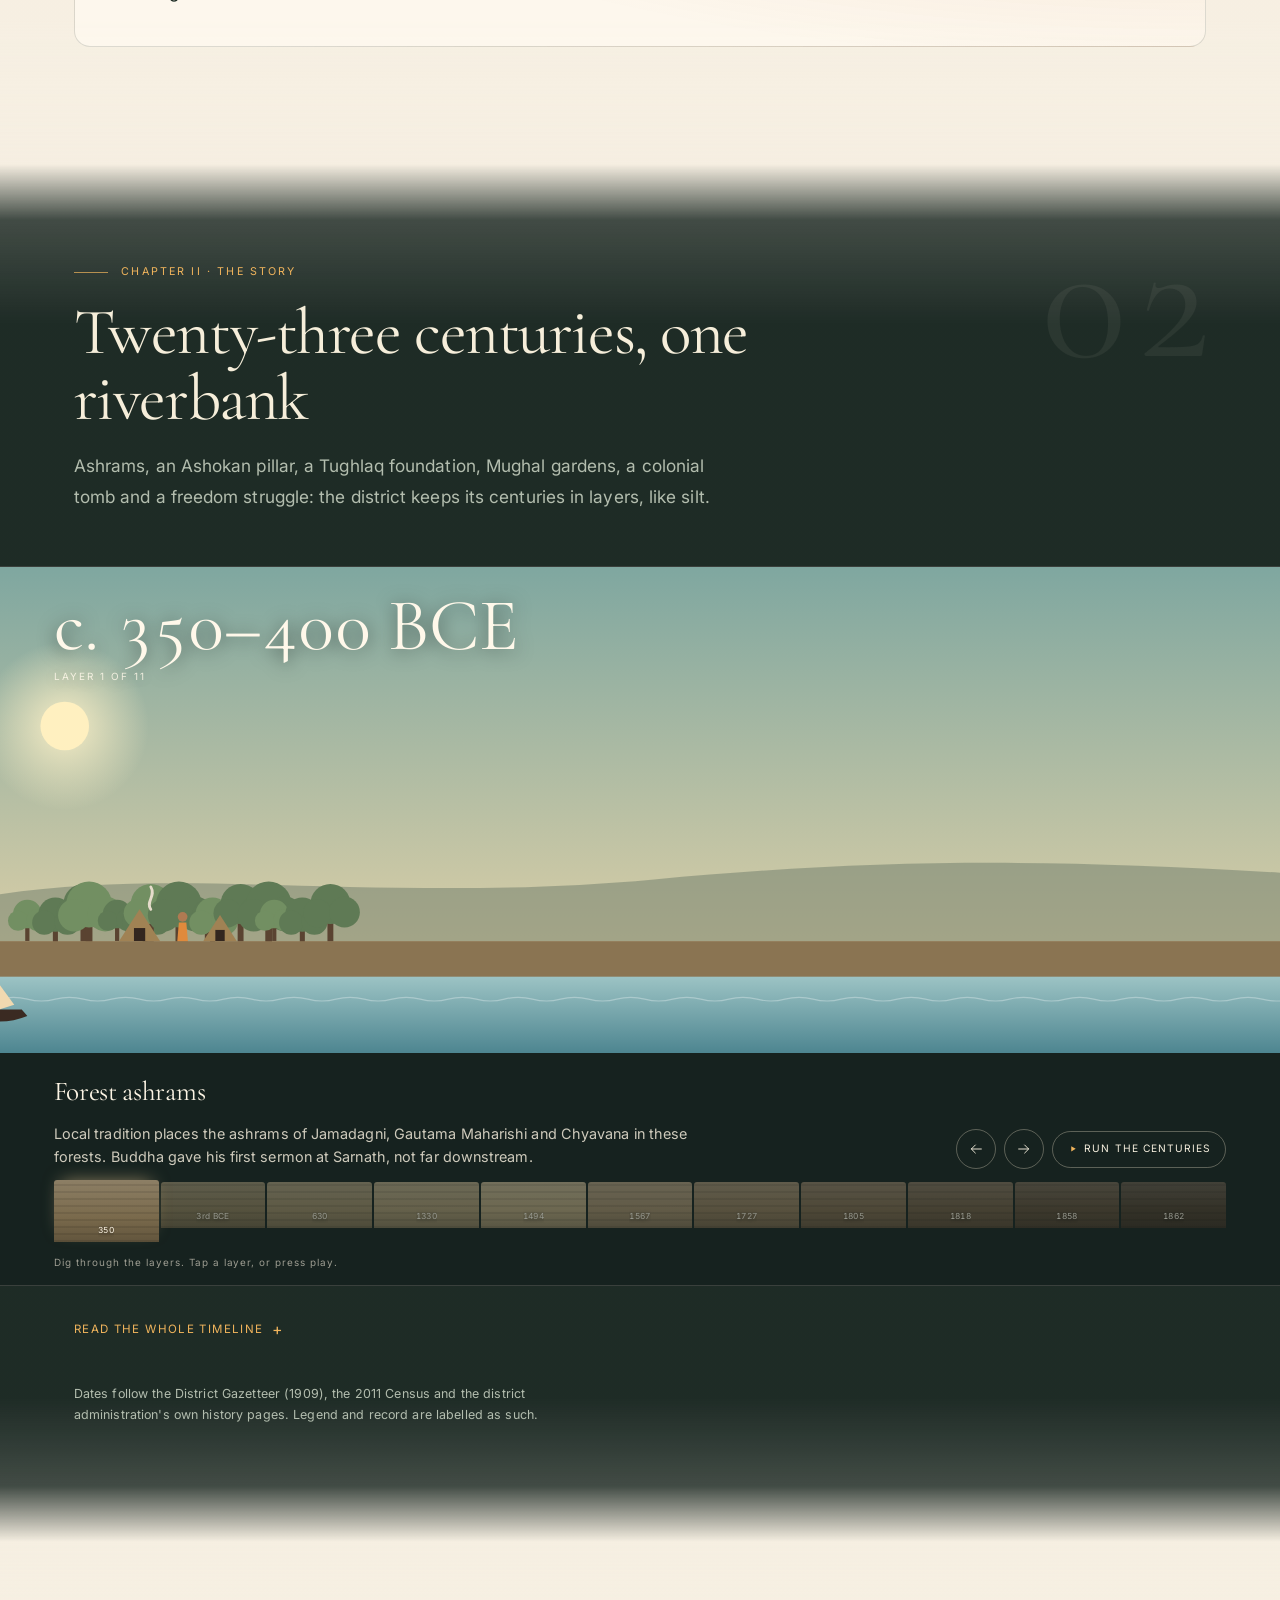
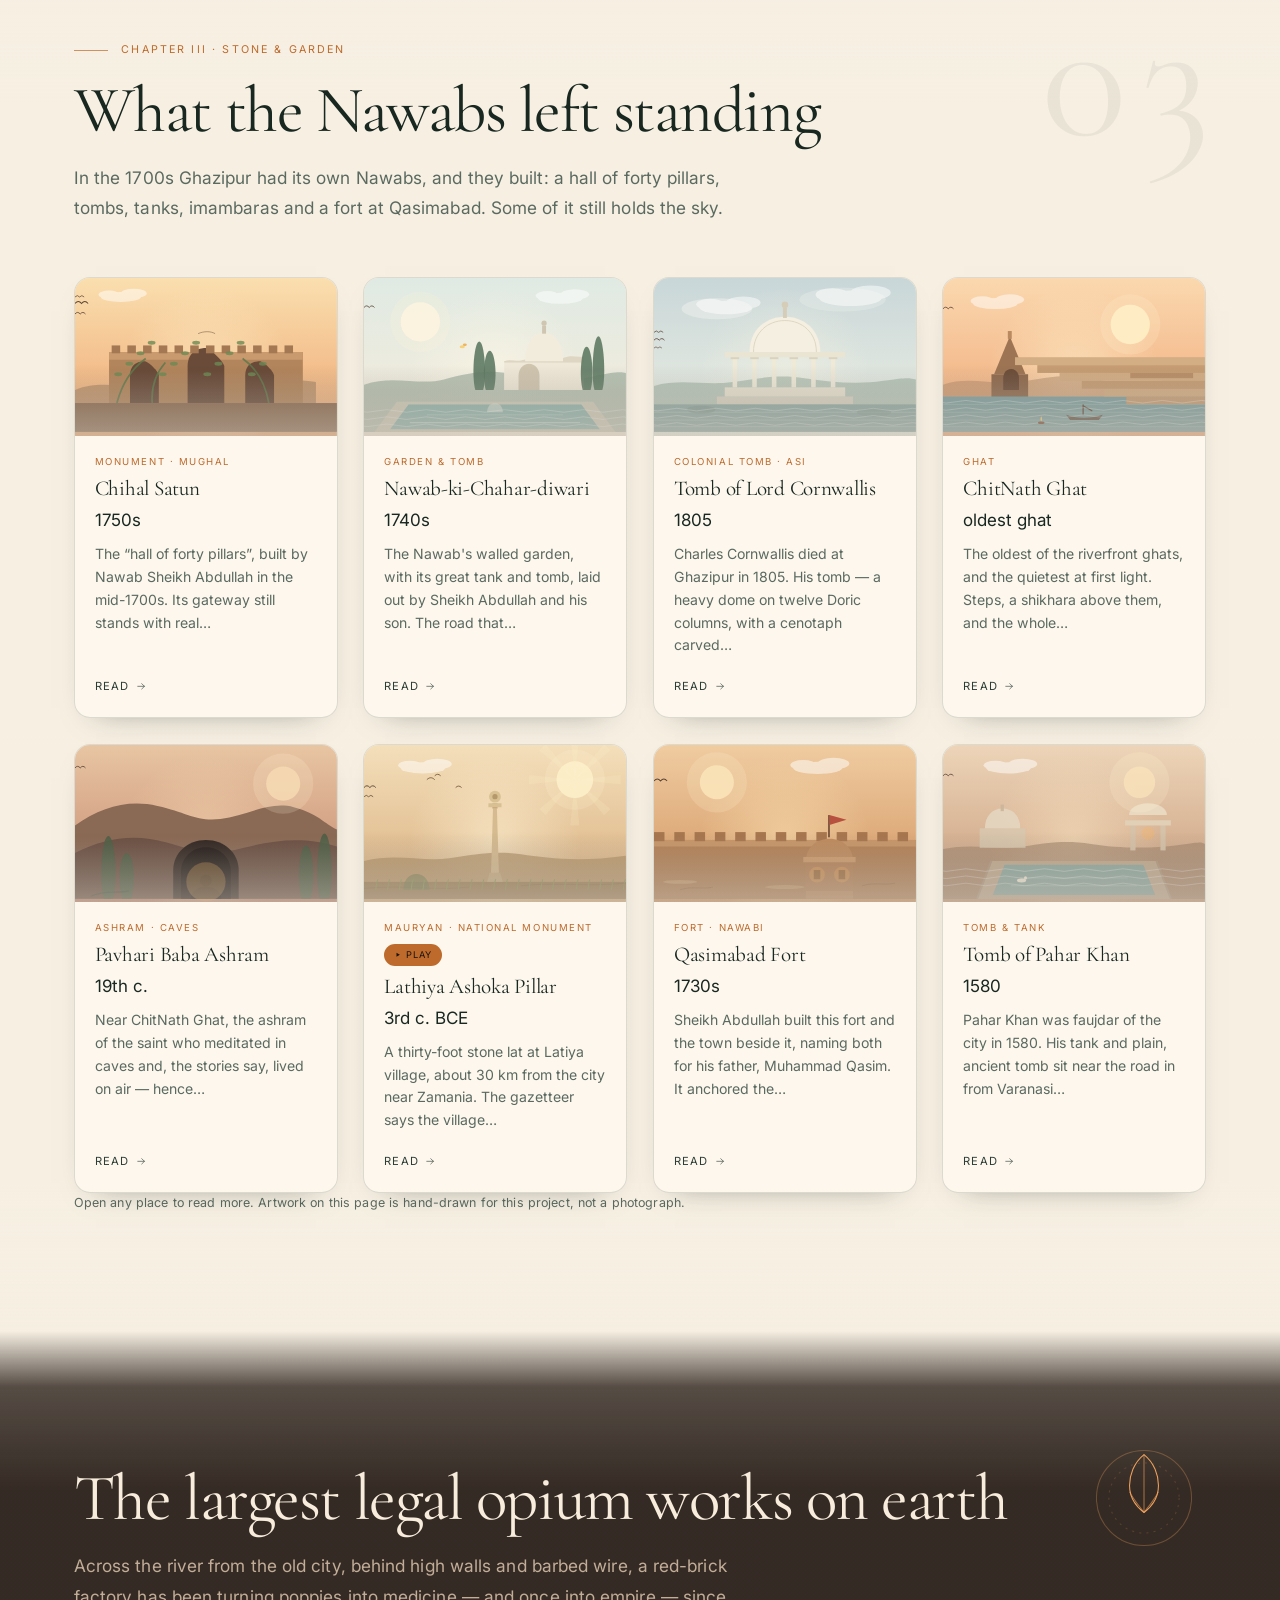
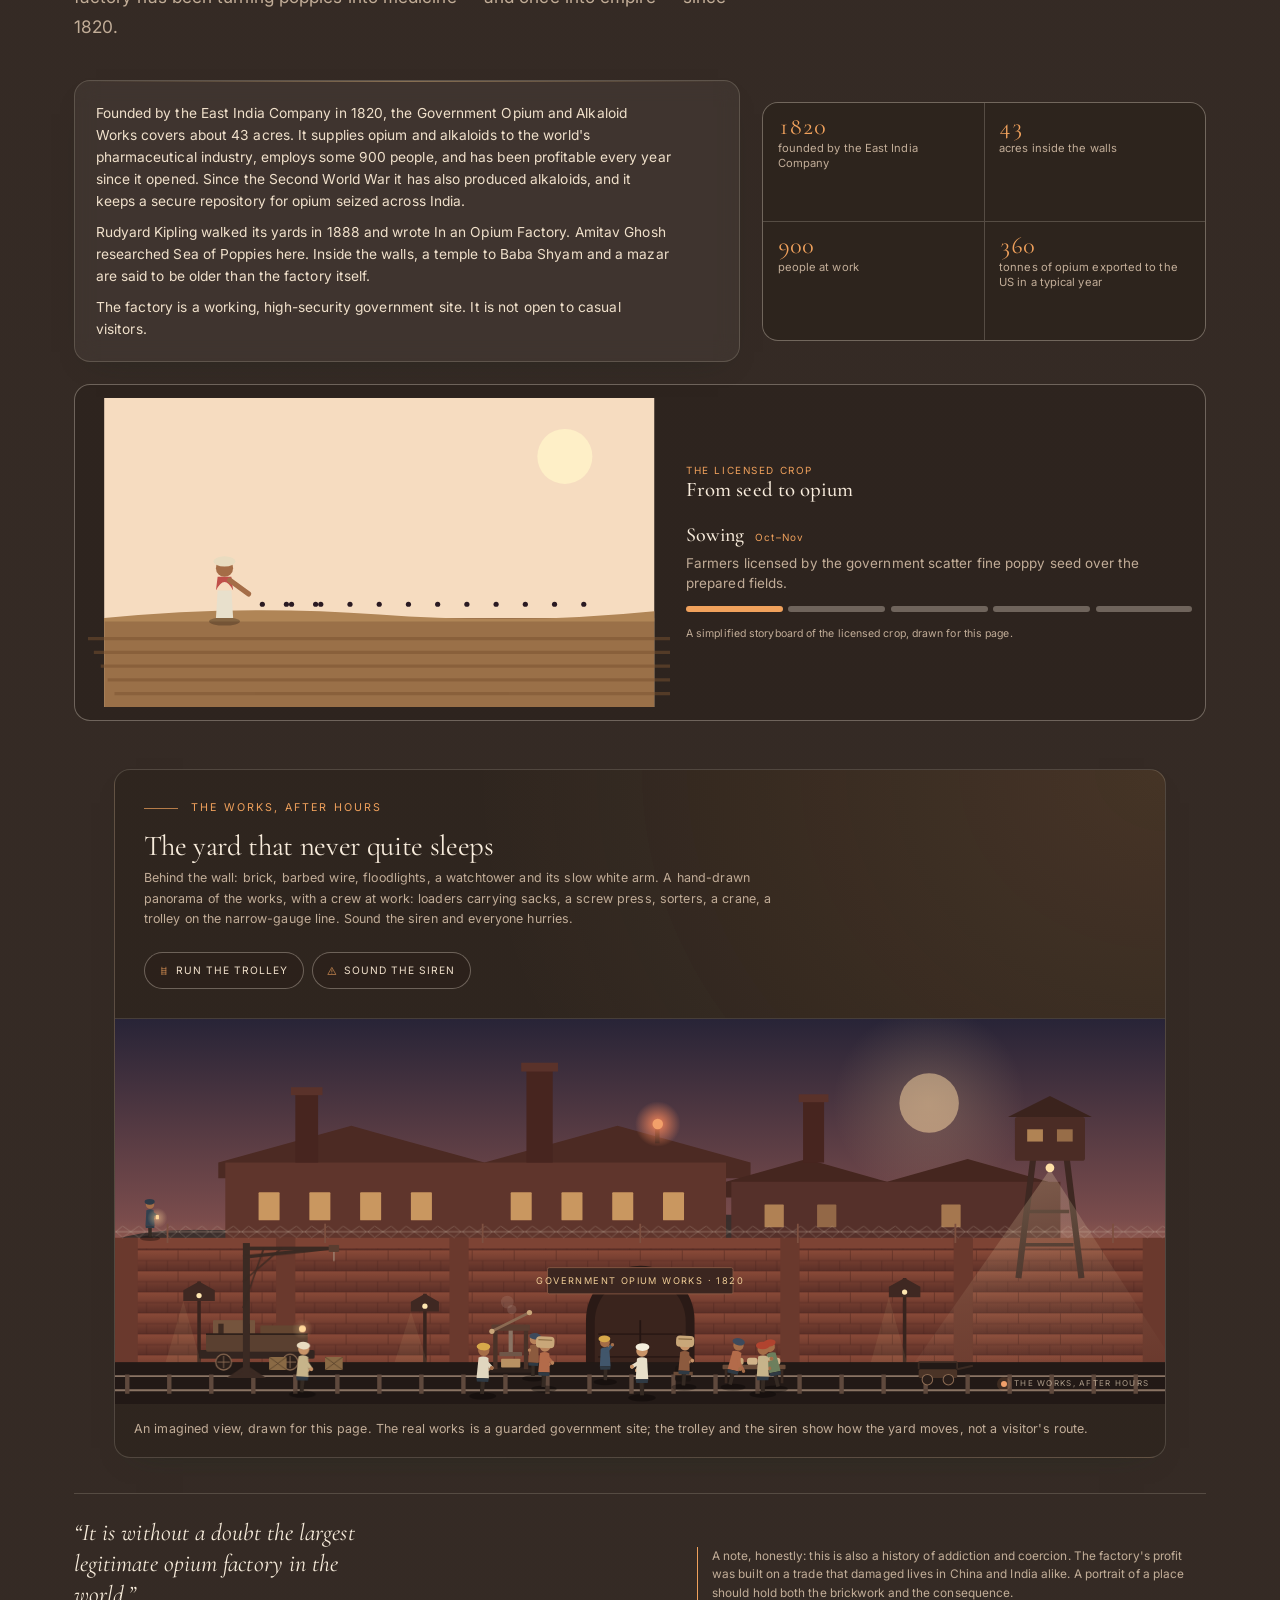
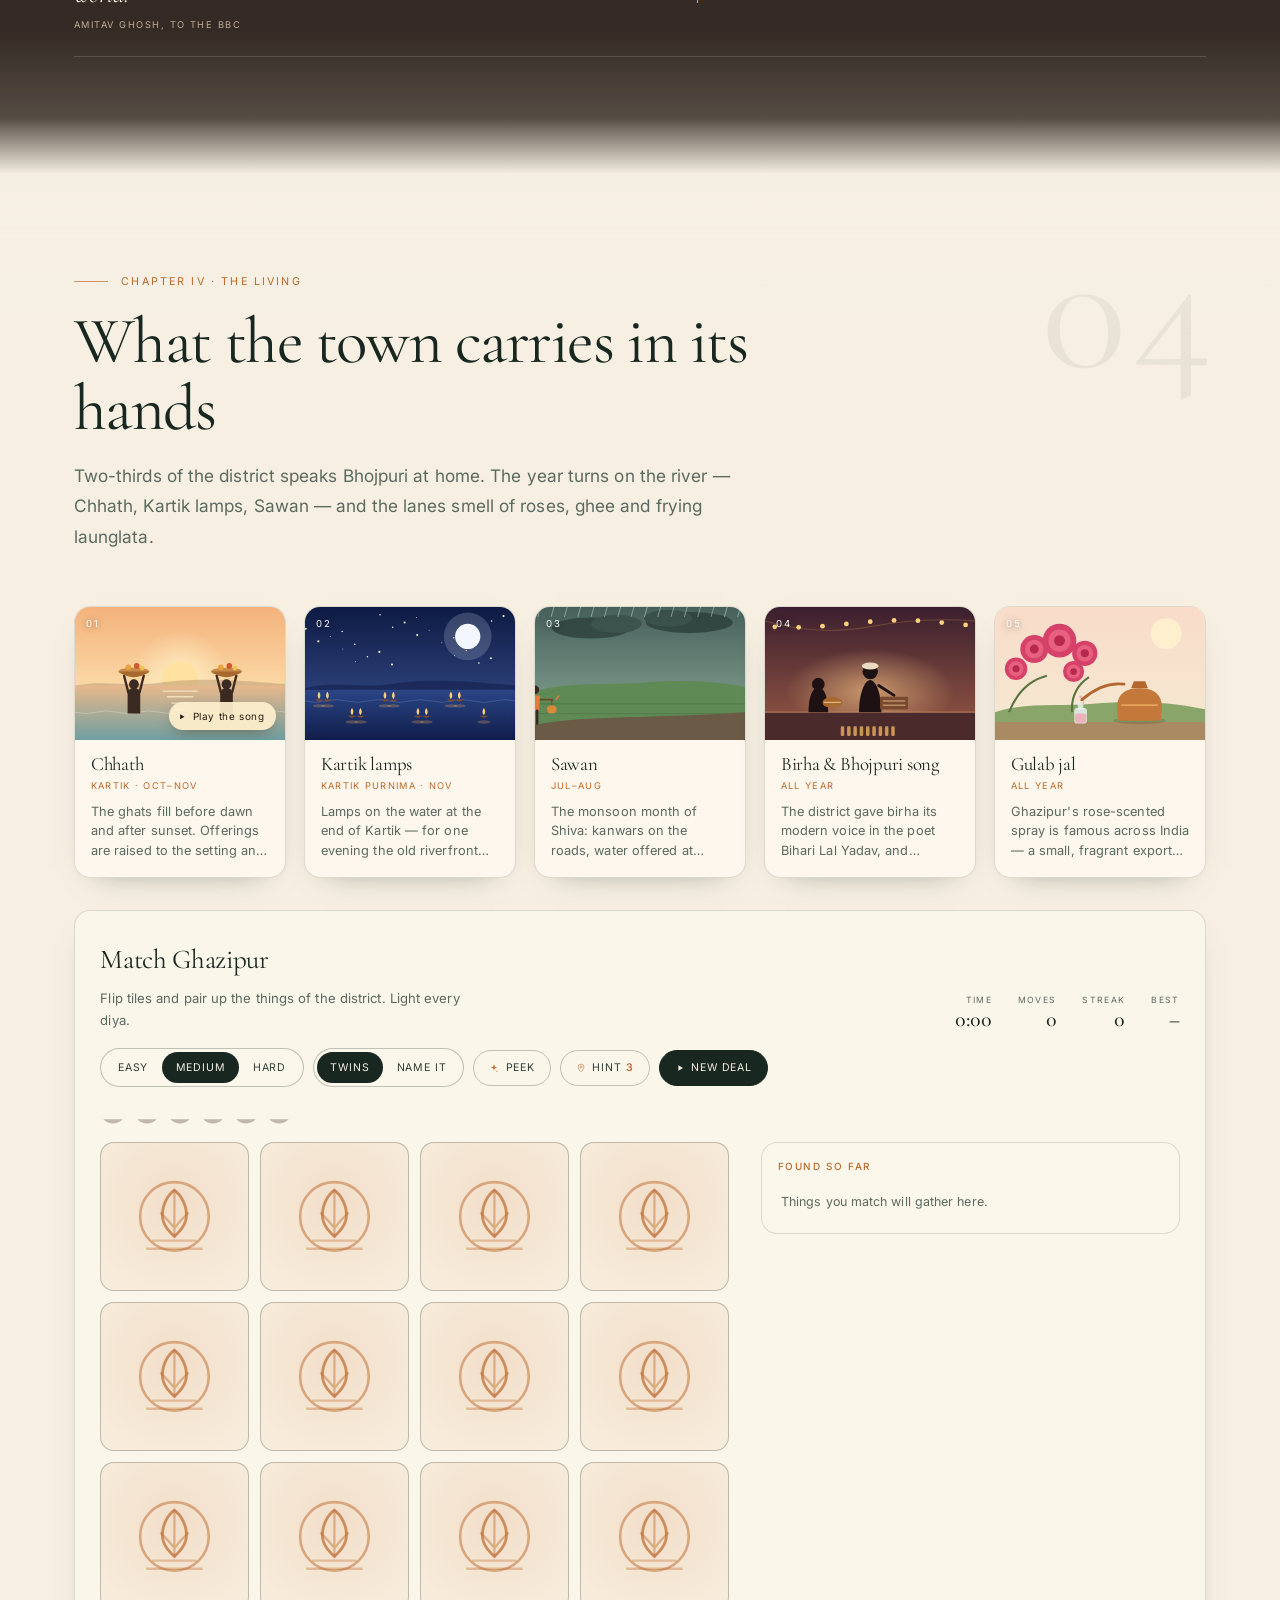
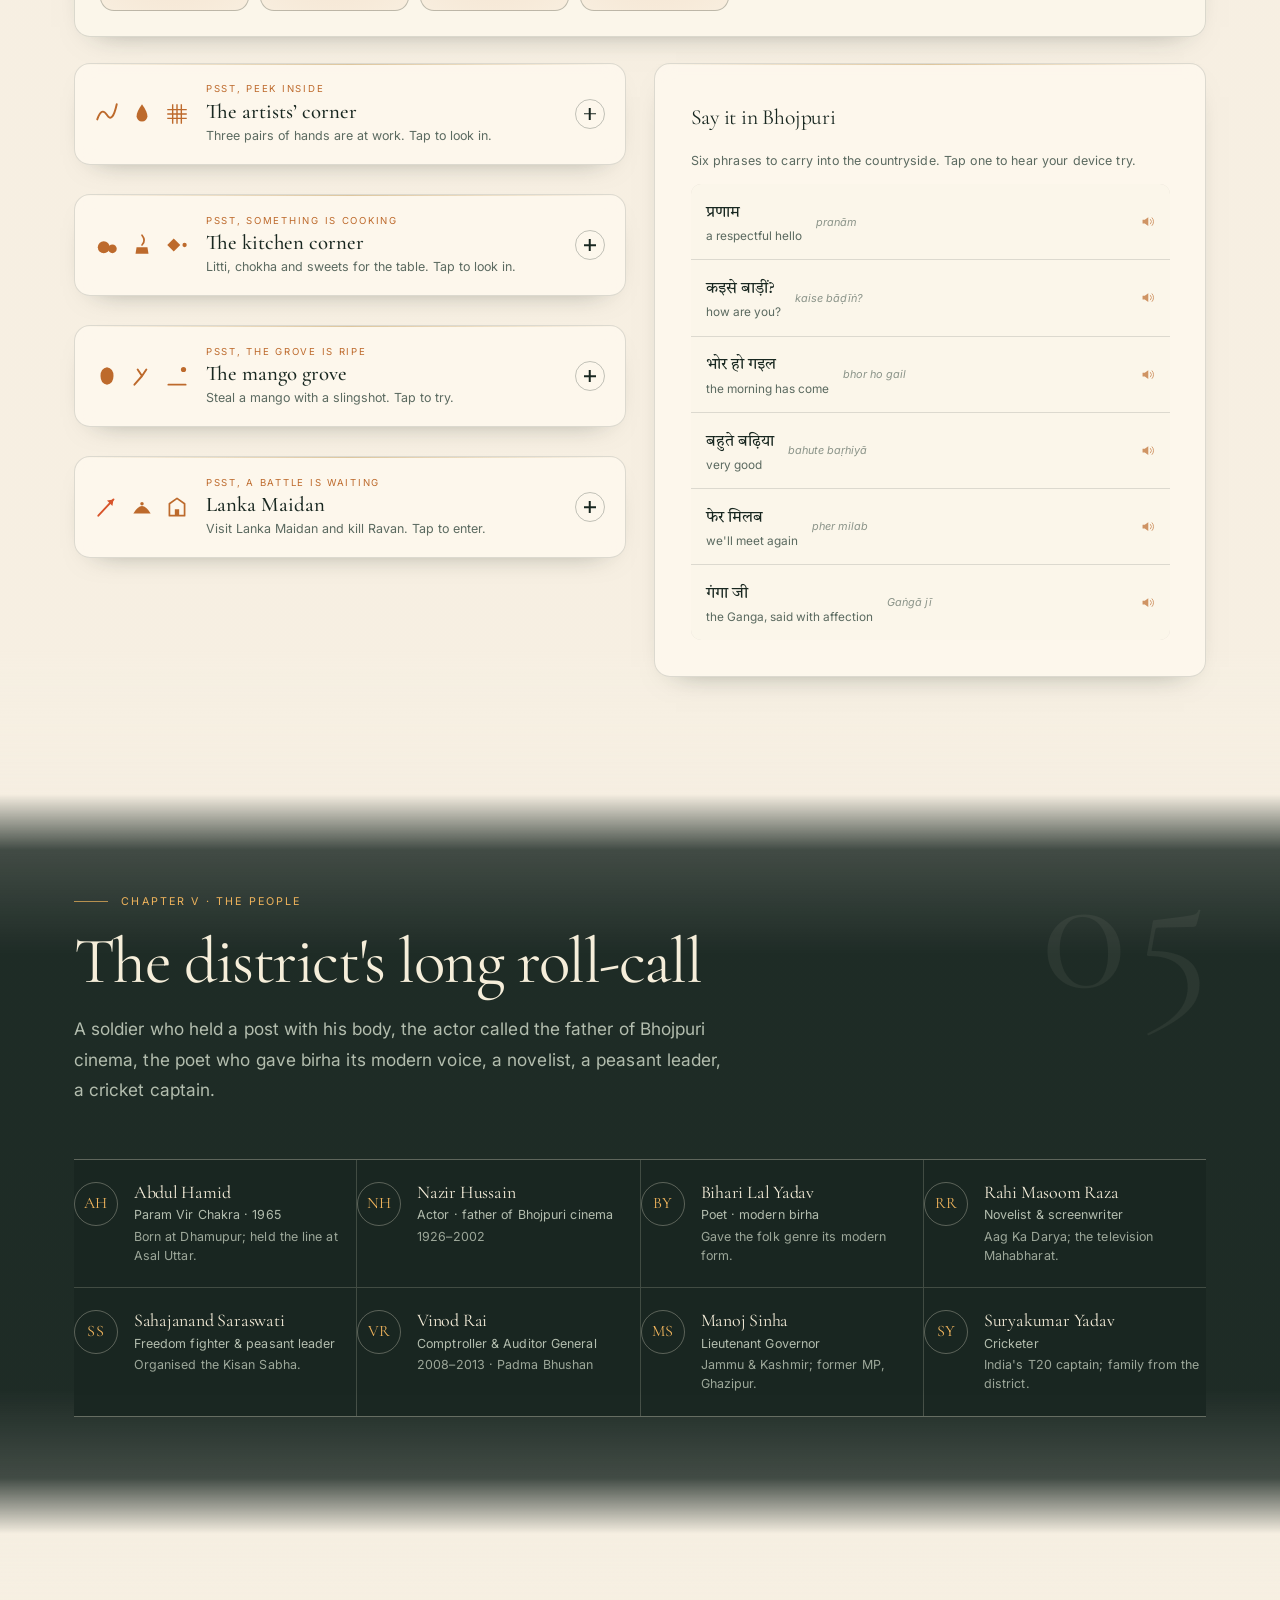
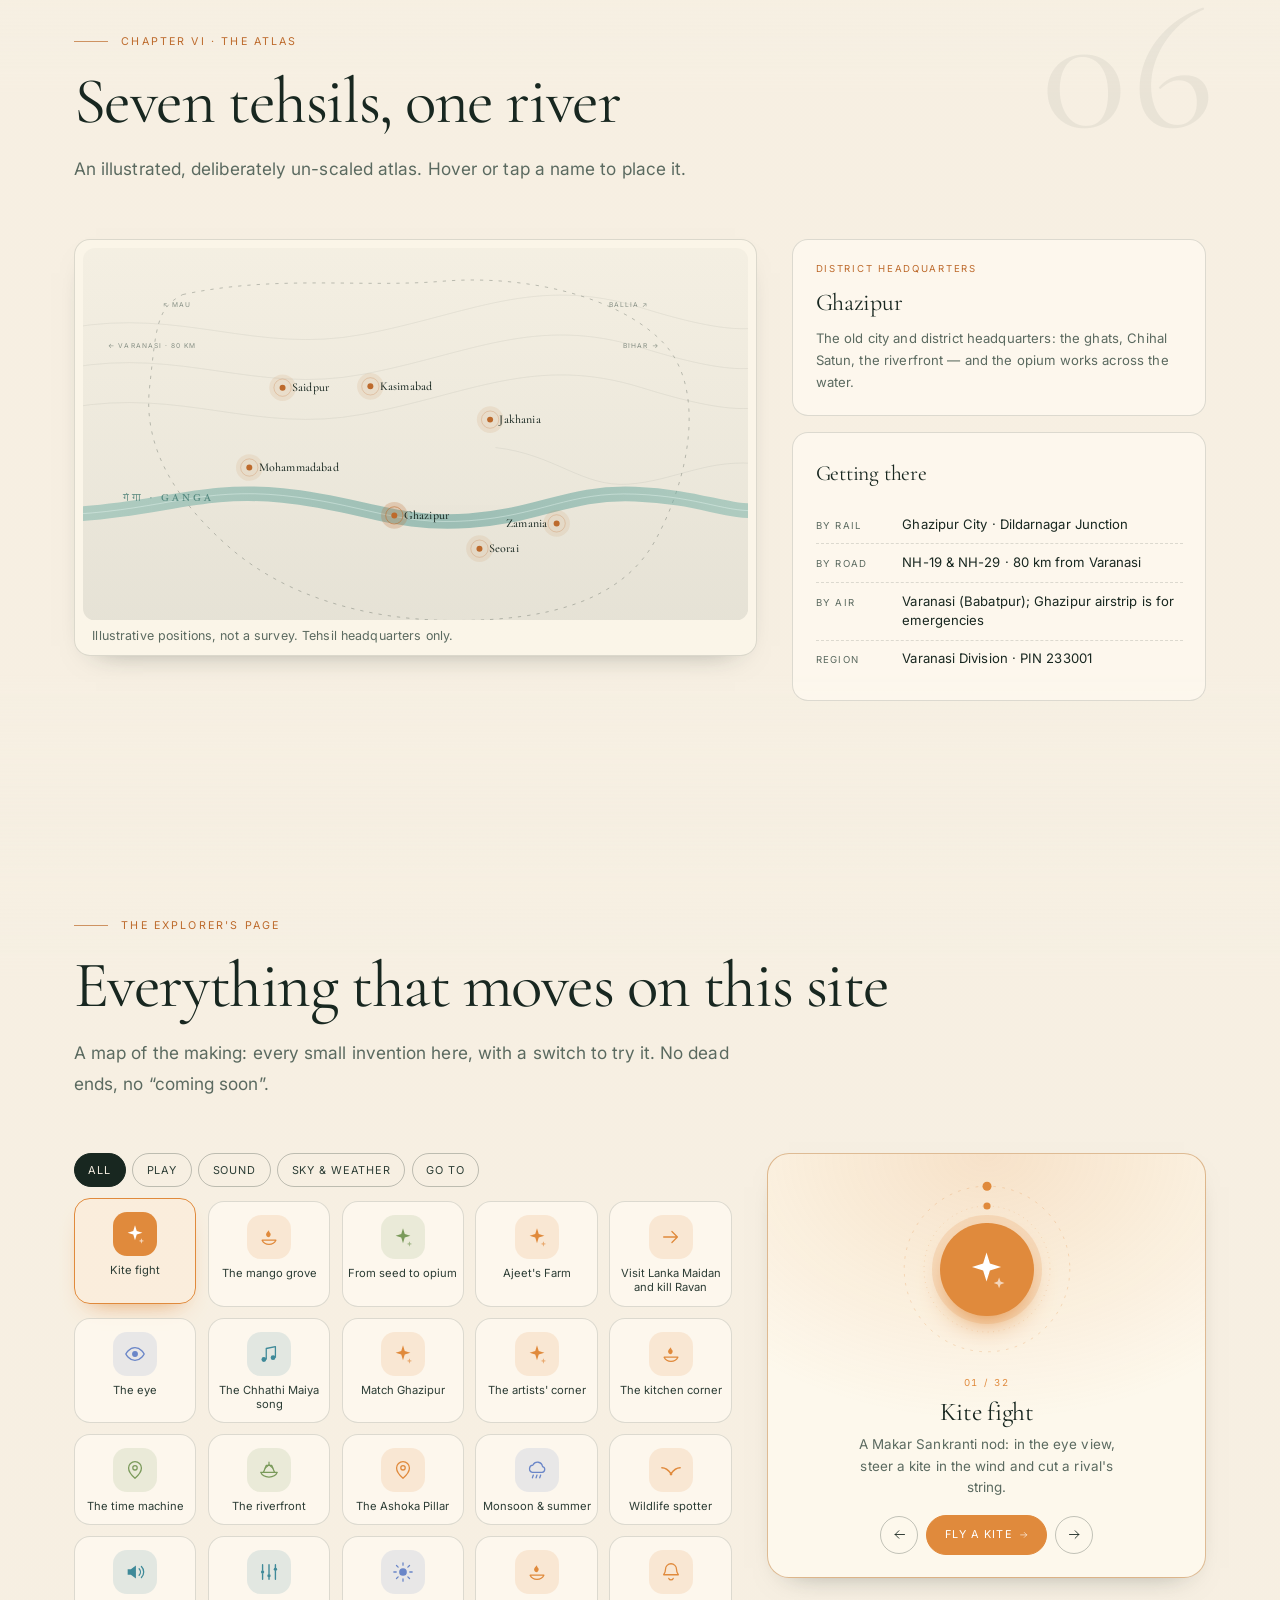
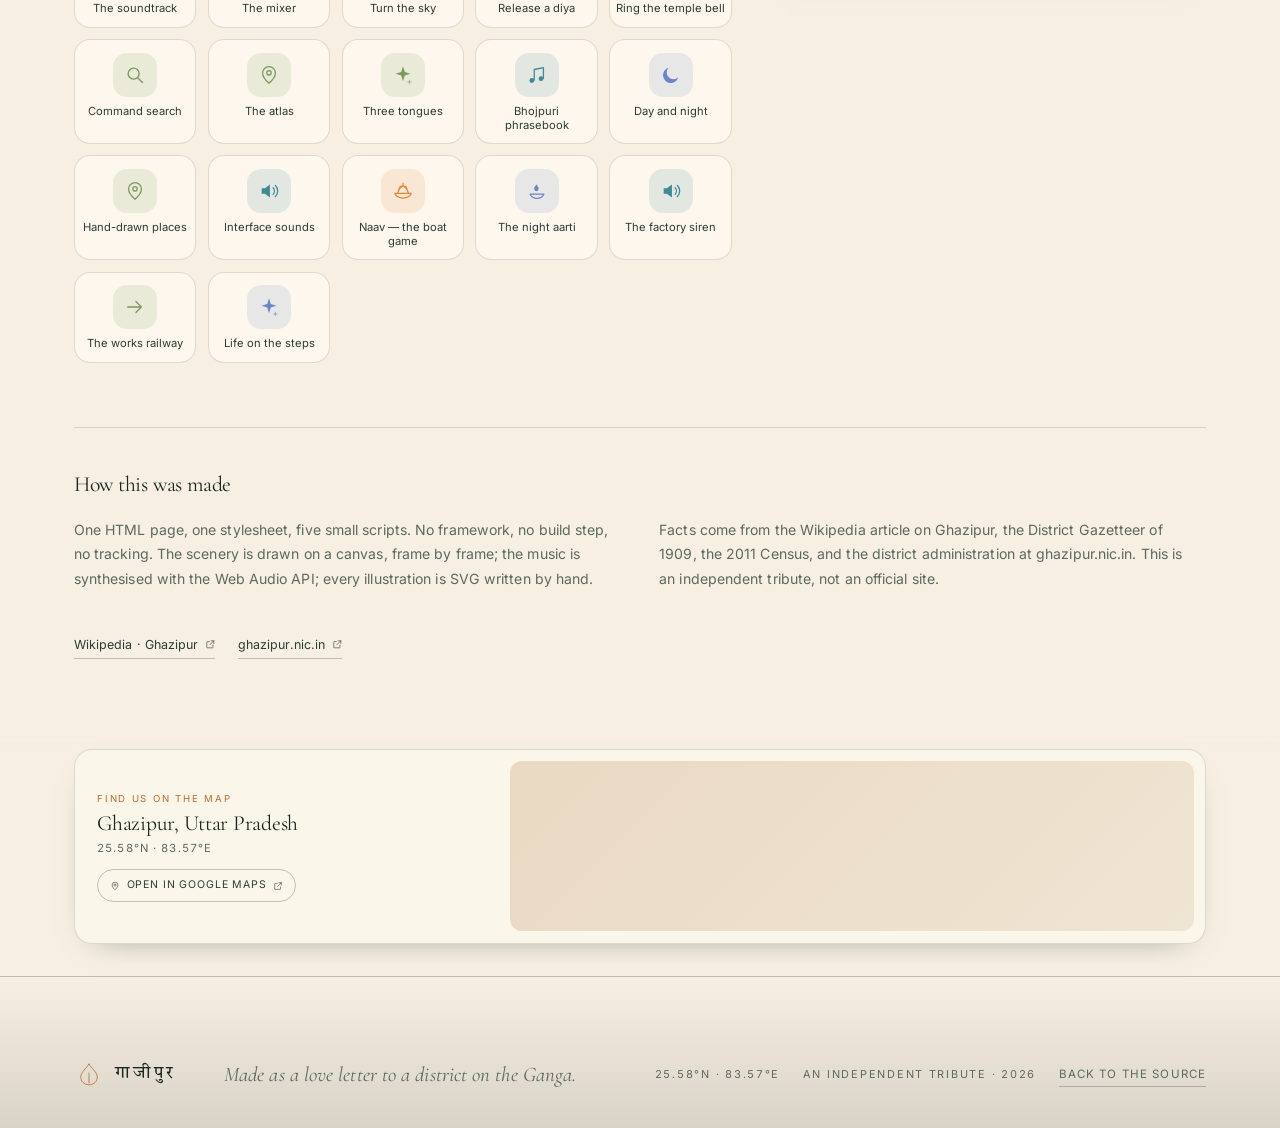
==== commit 3b91f472: "Home: Farm is a standard pill button like the others Co-Authored-By: Claude Sonnet 5.5 <noreply@anth" ====
--- a/index.html
+++ b/index.html
@@ -138,7 +138,10 @@
         <svg class="ic"><use href="#i-boat"/></svg>
         <span data-i18n="hero.cta3">Row the Naav</span>
       </button>
-      <a class="hero-farm" href="Farm.html" title="Farm" aria-label="Farm" data-i18n-aria="nav.farm"><svg class="ic"><use href="#i-farm"/></svg></a>
+      <a class="btn btn-ghost btn-farm" href="Farm.html" id="heroFarm">
+        <svg class="ic"><use href="#i-farm"/></svg>
+        <span data-i18n="nav.farm">Farm</span>
+      </a>
     </div>
     <div class="hero-weather rev">
       <div class="season" id="season" role="group" data-i18n-aria="season.label" aria-label="Season of the river">
--- a/assets/css/style.css
+++ b/assets/css/style.css
@@ -2730,12 +2730,5 @@
   .site-head .brand-text{ display:none; }
 }
 
-/* Farm shortcut beside "Row the Naav": a green medallion with a barn, a soft pulse ring and a gentle bob. */
-.hero-farm{ --farm-door:#4f7a31; position:relative; width:50px; height:50px; flex:none; align-self:center; display:grid; place-items:center; border-radius:50%; color:#fff; background:radial-gradient(circle at 32% 26%,#8fc45a,#5a8a3a 58%,#3f6a28); border:2px solid rgba(255,255,255,.55); box-shadow:0 10px 22px -10px rgba(50,90,30,.8), inset 0 -4px 8px rgba(30,60,15,.35); transition:transform .35s var(--ease), box-shadow .3s; animation:farmBob 3.6s ease-in-out infinite; }
-.hero-farm::before{ content:""; position:absolute; inset:-5px; border-radius:50%; border:1.5px solid rgba(90,138,58,.55); animation:farmRing 2.8s ease-out infinite; pointer-events:none; }
-.hero-farm .ic{ width:26px; height:26px; filter:drop-shadow(0 1px 1px rgba(20,50,10,.4)); }
-.hero-farm:hover,.hero-farm:focus-visible{ transform:translateY(-3px) scale(1.08) rotate(-6deg); box-shadow:0 16px 28px -10px rgba(50,90,30,.9), inset 0 -4px 8px rgba(30,60,15,.35); }
-@keyframes farmBob{ 0%,100%{ translate:0 0; } 50%{ translate:0 -2px; } }
-@keyframes farmRing{ 0%{ transform:scale(.88); opacity:.9; } 80%,100%{ transform:scale(1.28); opacity:0; } }
-@media (max-width:700px){ .hero-actions .btn-ghost{ flex:1 1 0; } .hero-farm{ width:52px; height:52px; } }
-@media (prefers-reduced-motion:reduce){ .hero-farm,.hero-farm::before{ animation:none; } }
+/* Farm button: same pill as the other hero buttons, with a green icon. */
+.btn-farm{ --farm-door:var(--paper); } .btn-ghost.btn-farm .ic{ color:#5a8a3a; } .btn-farm:hover{ border-color:#5a8a3a; }
